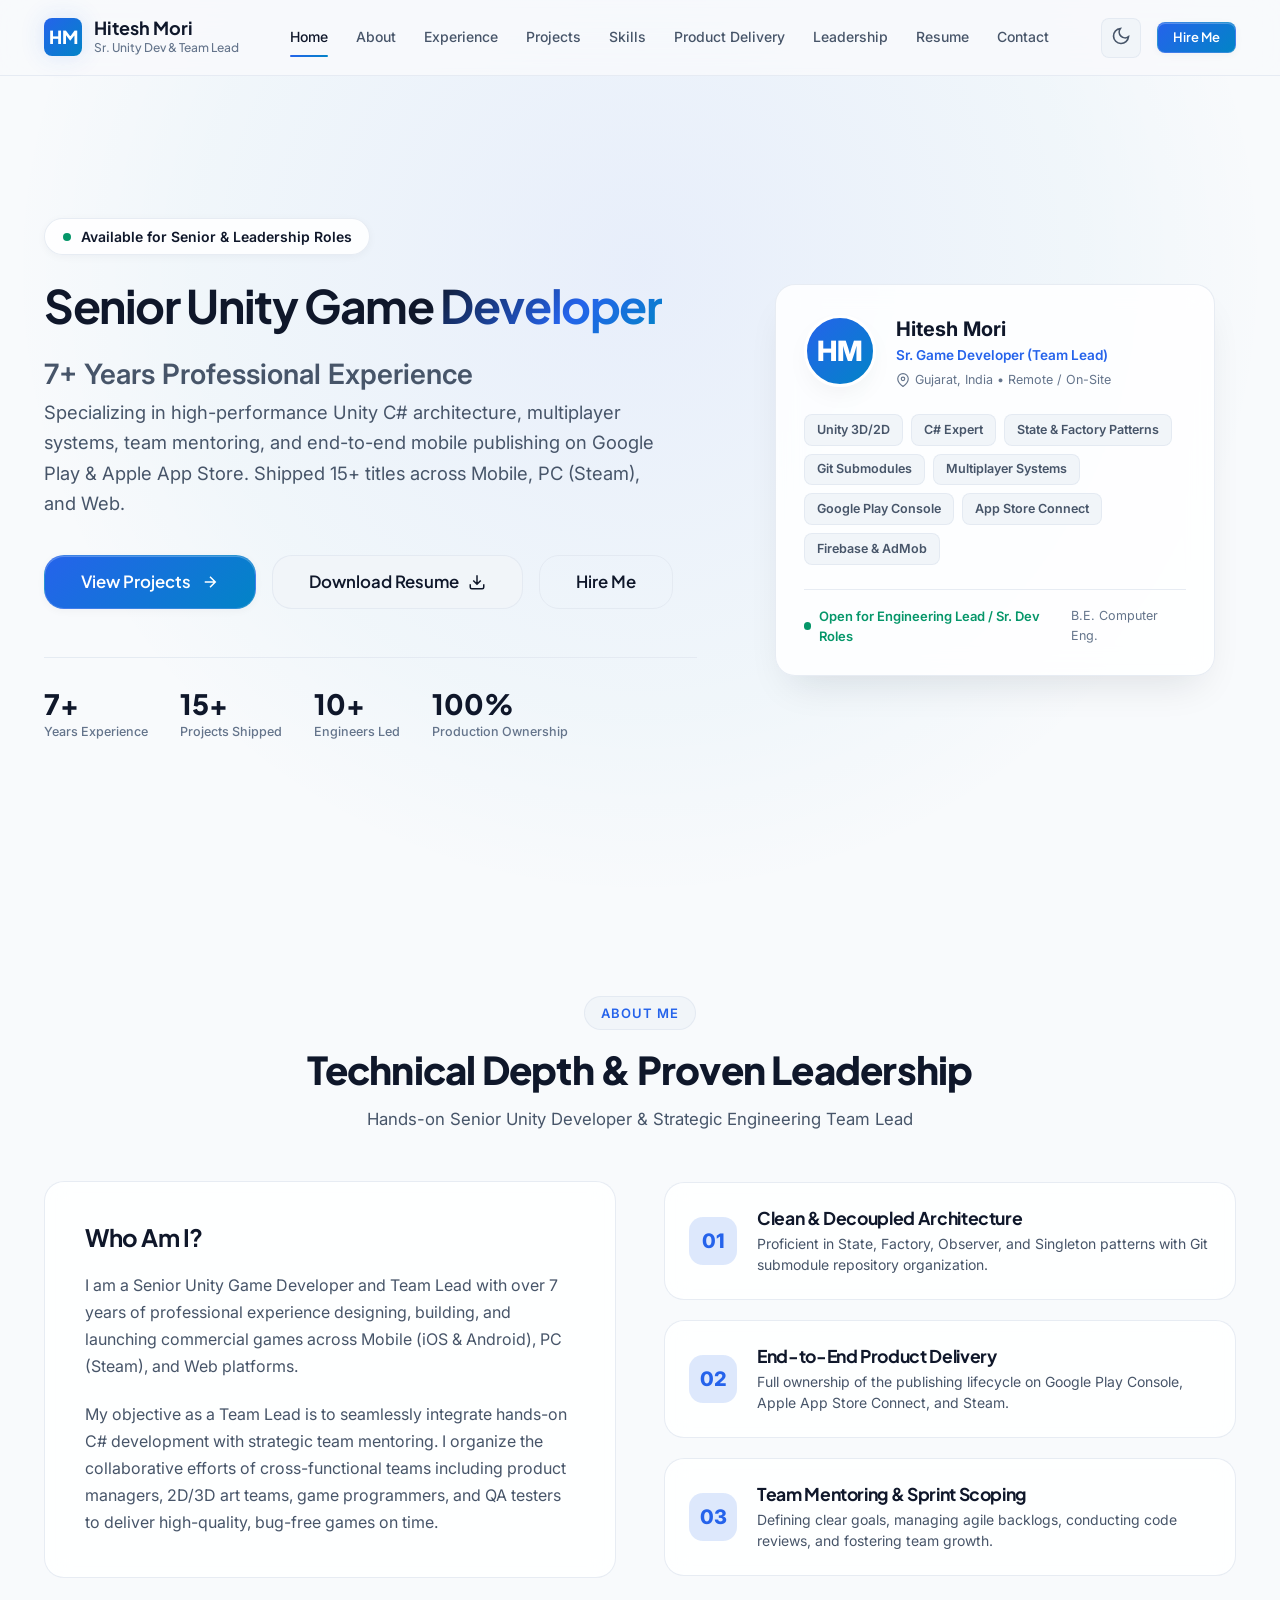
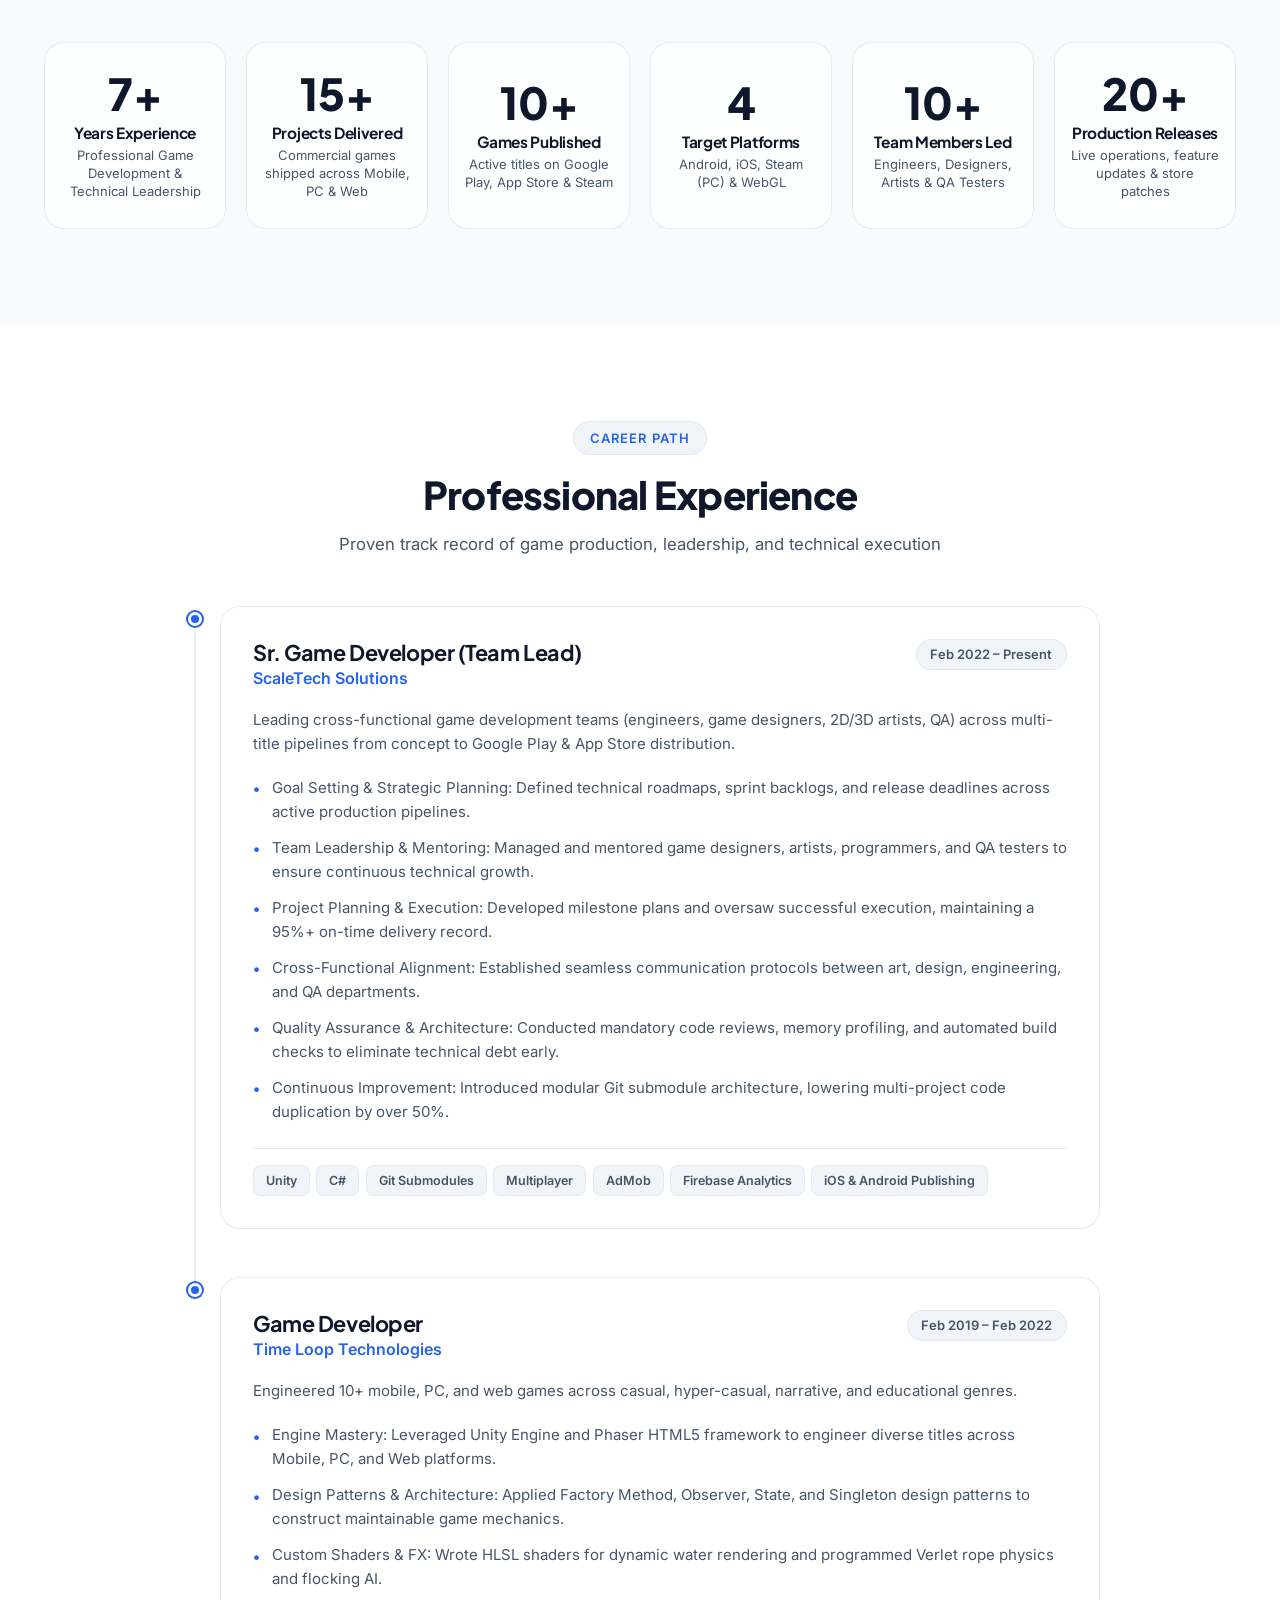
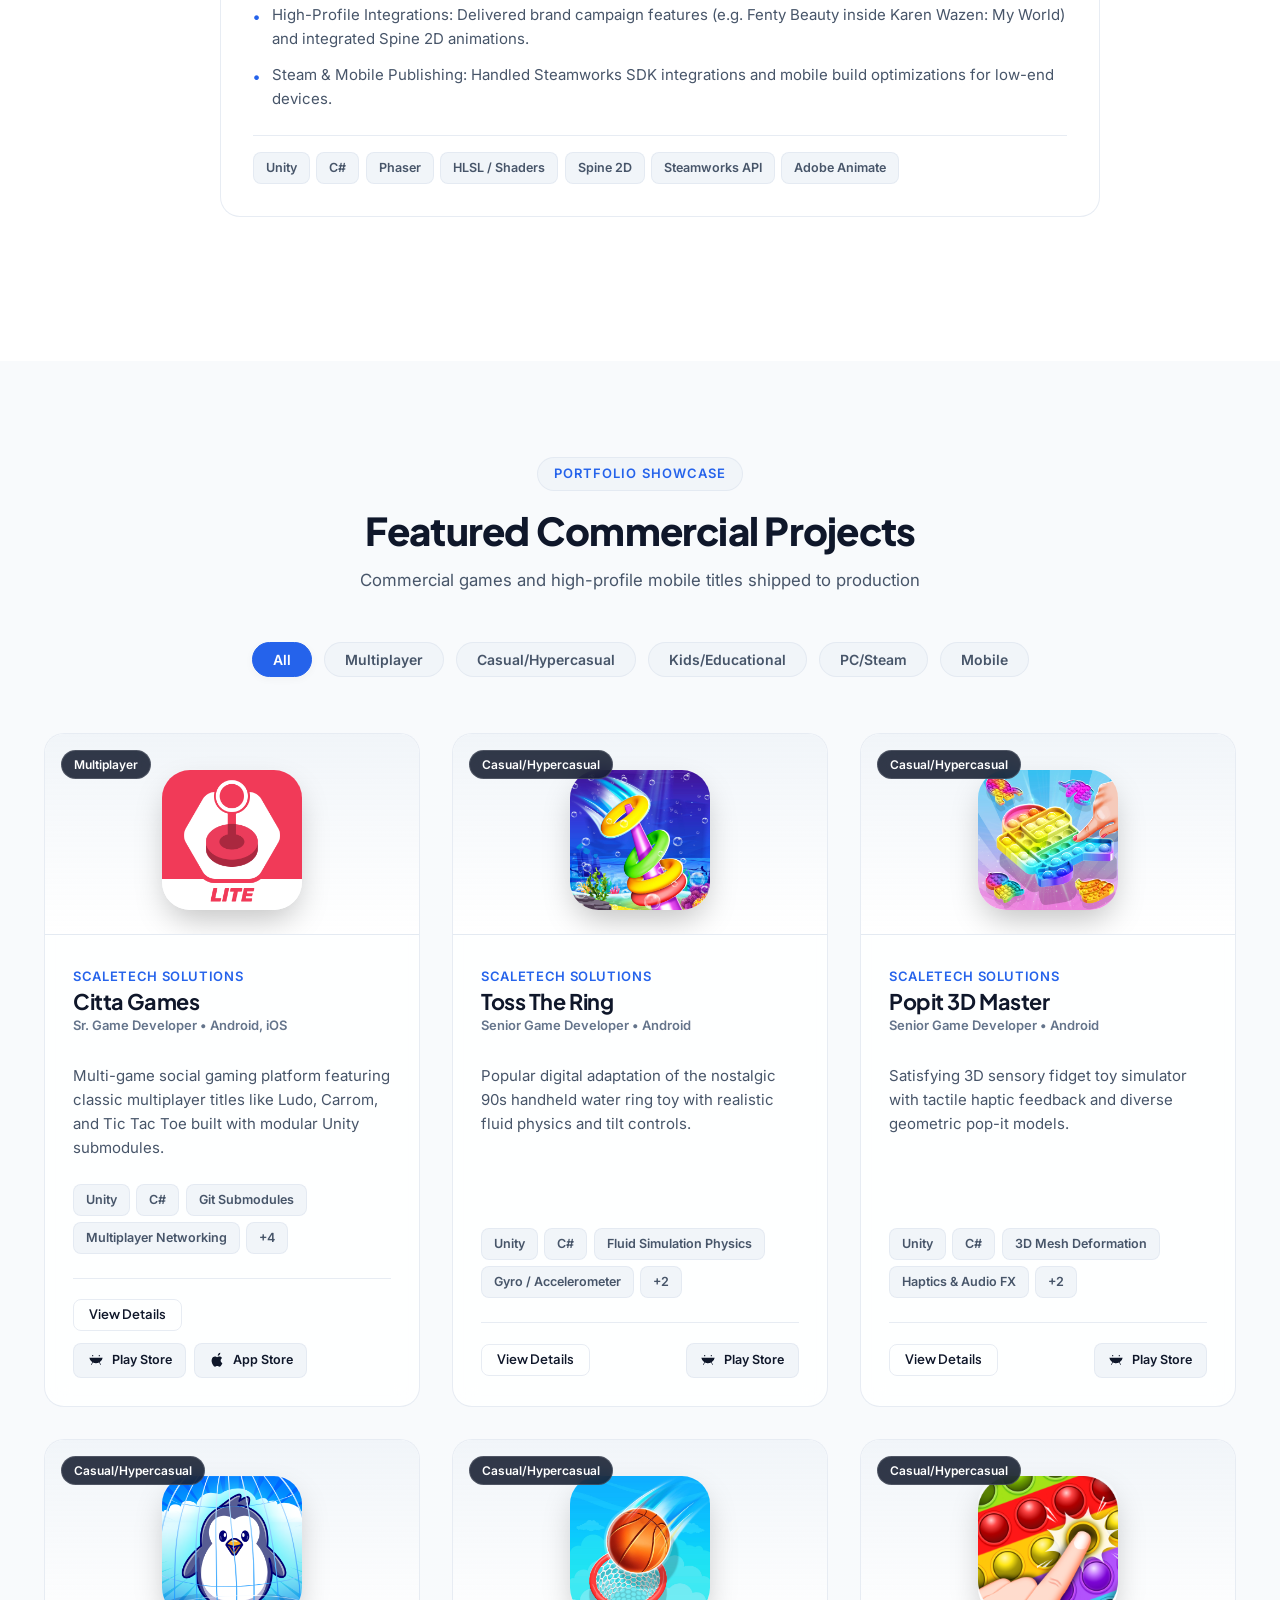
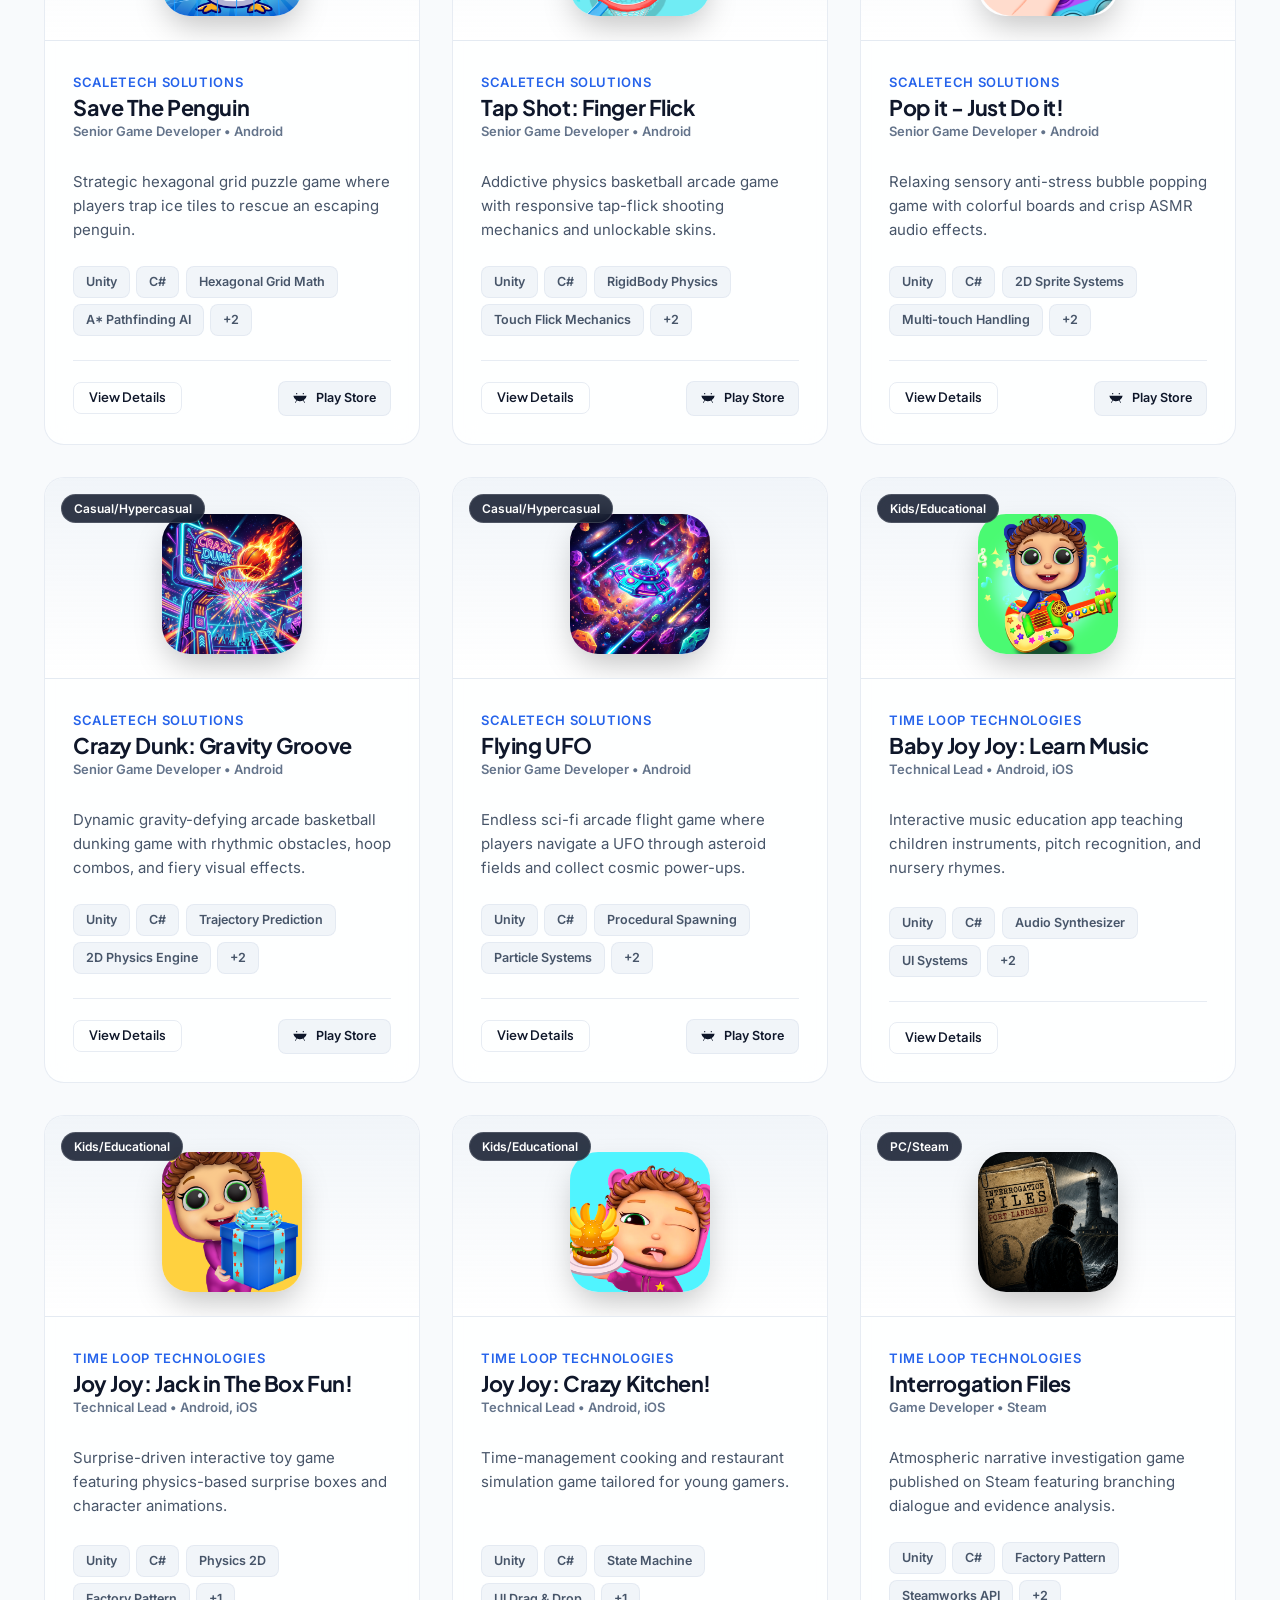
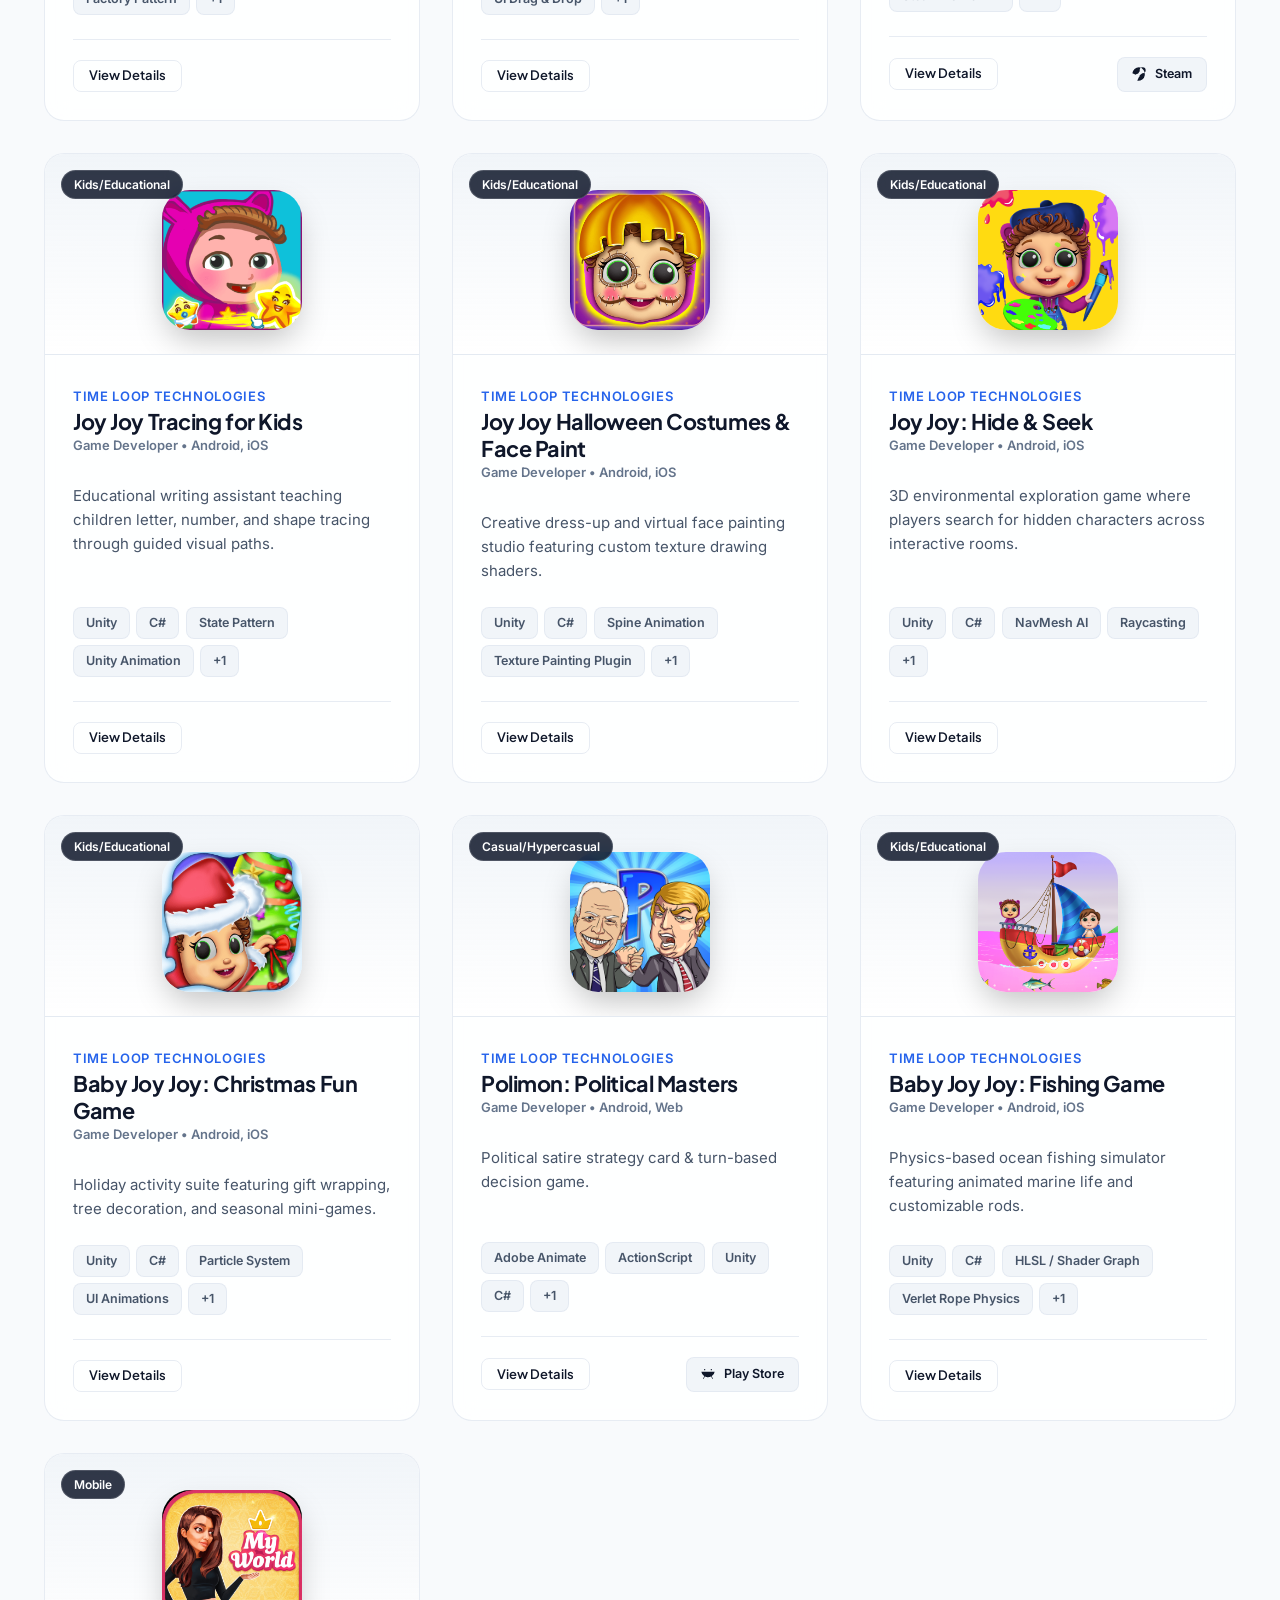
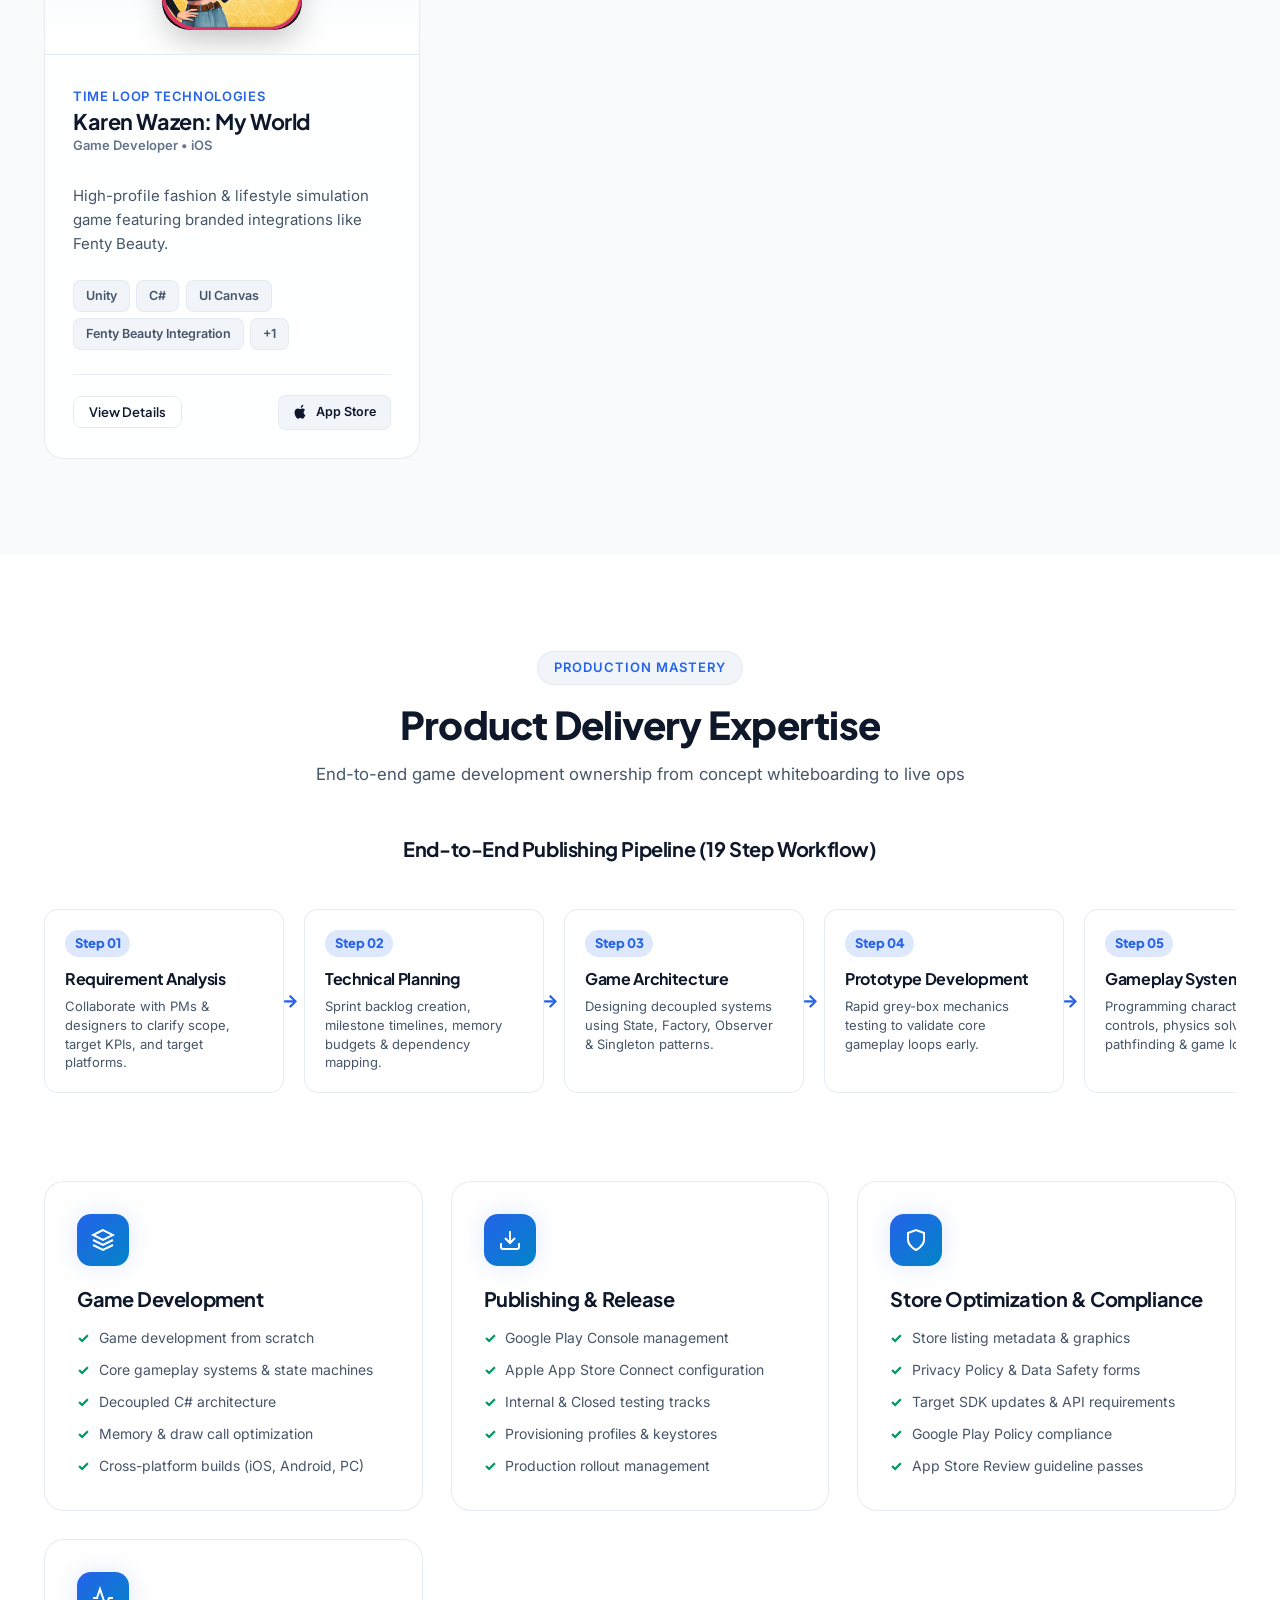
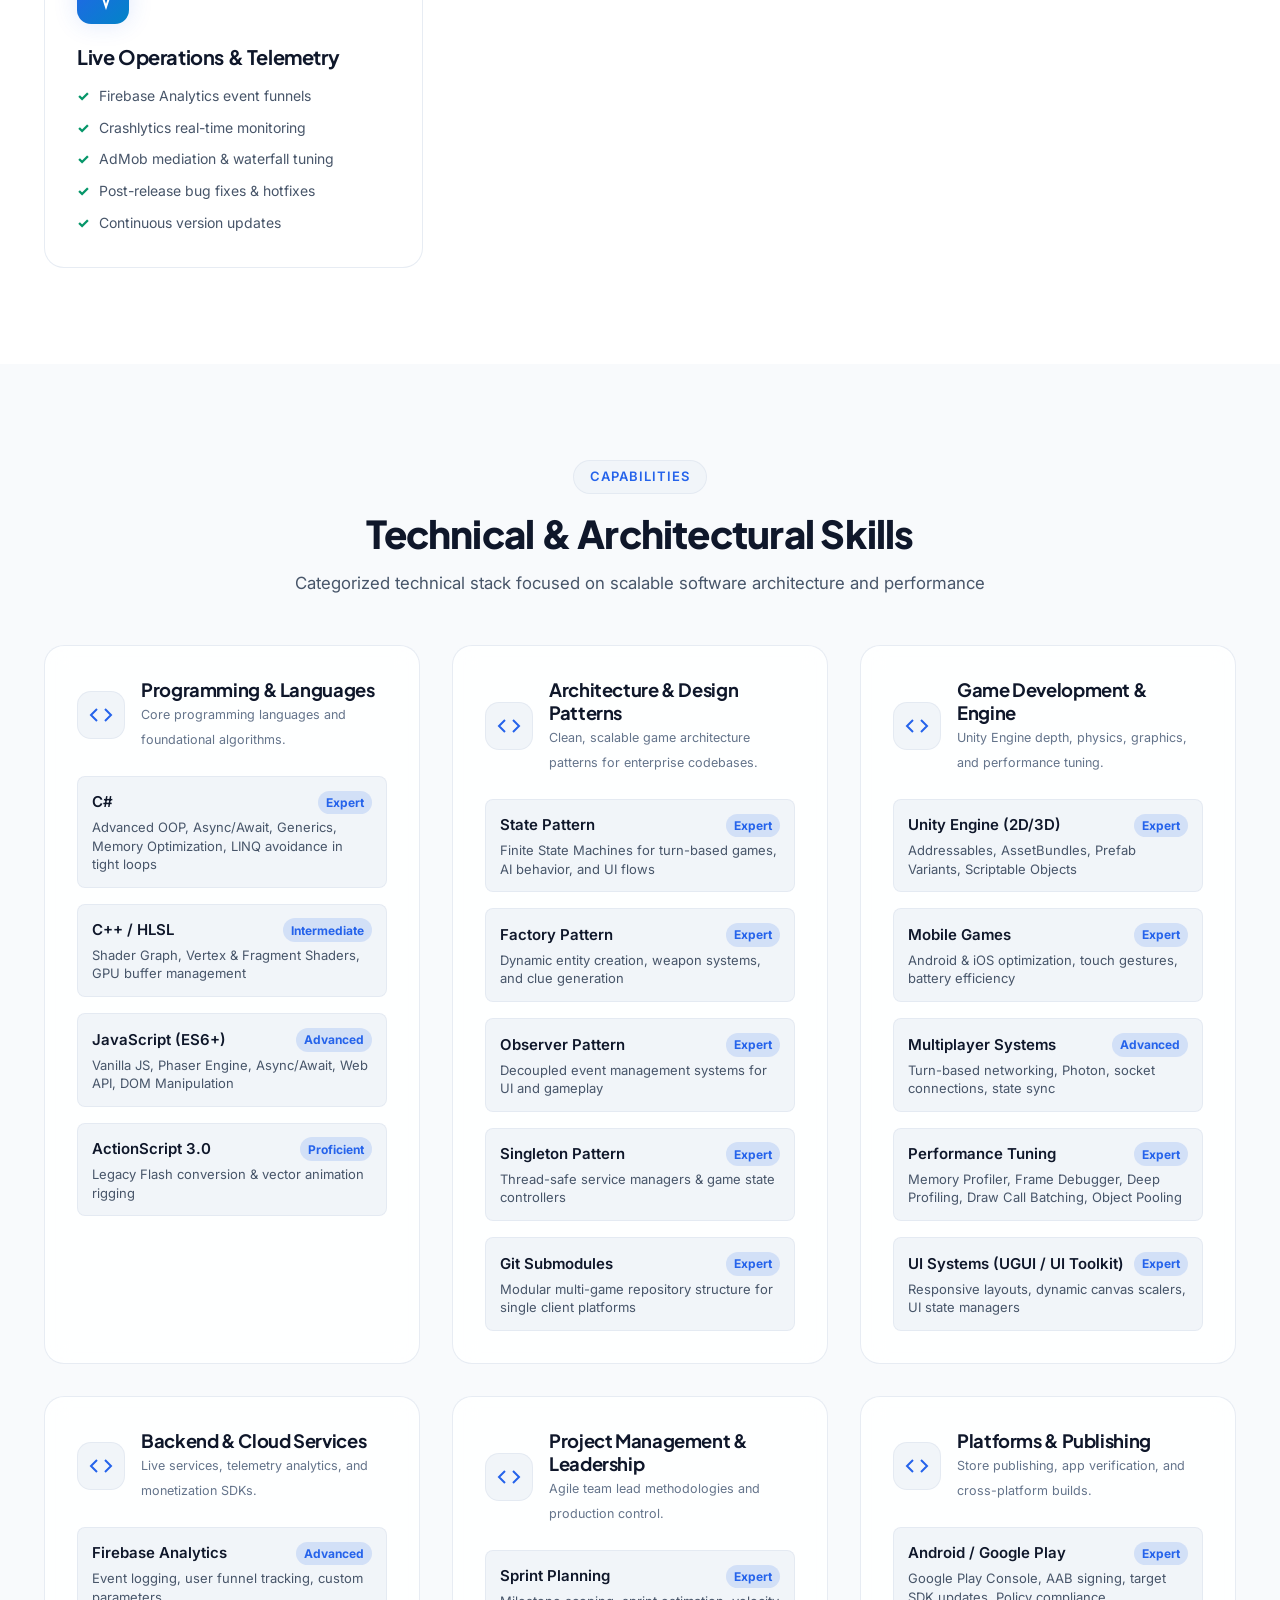
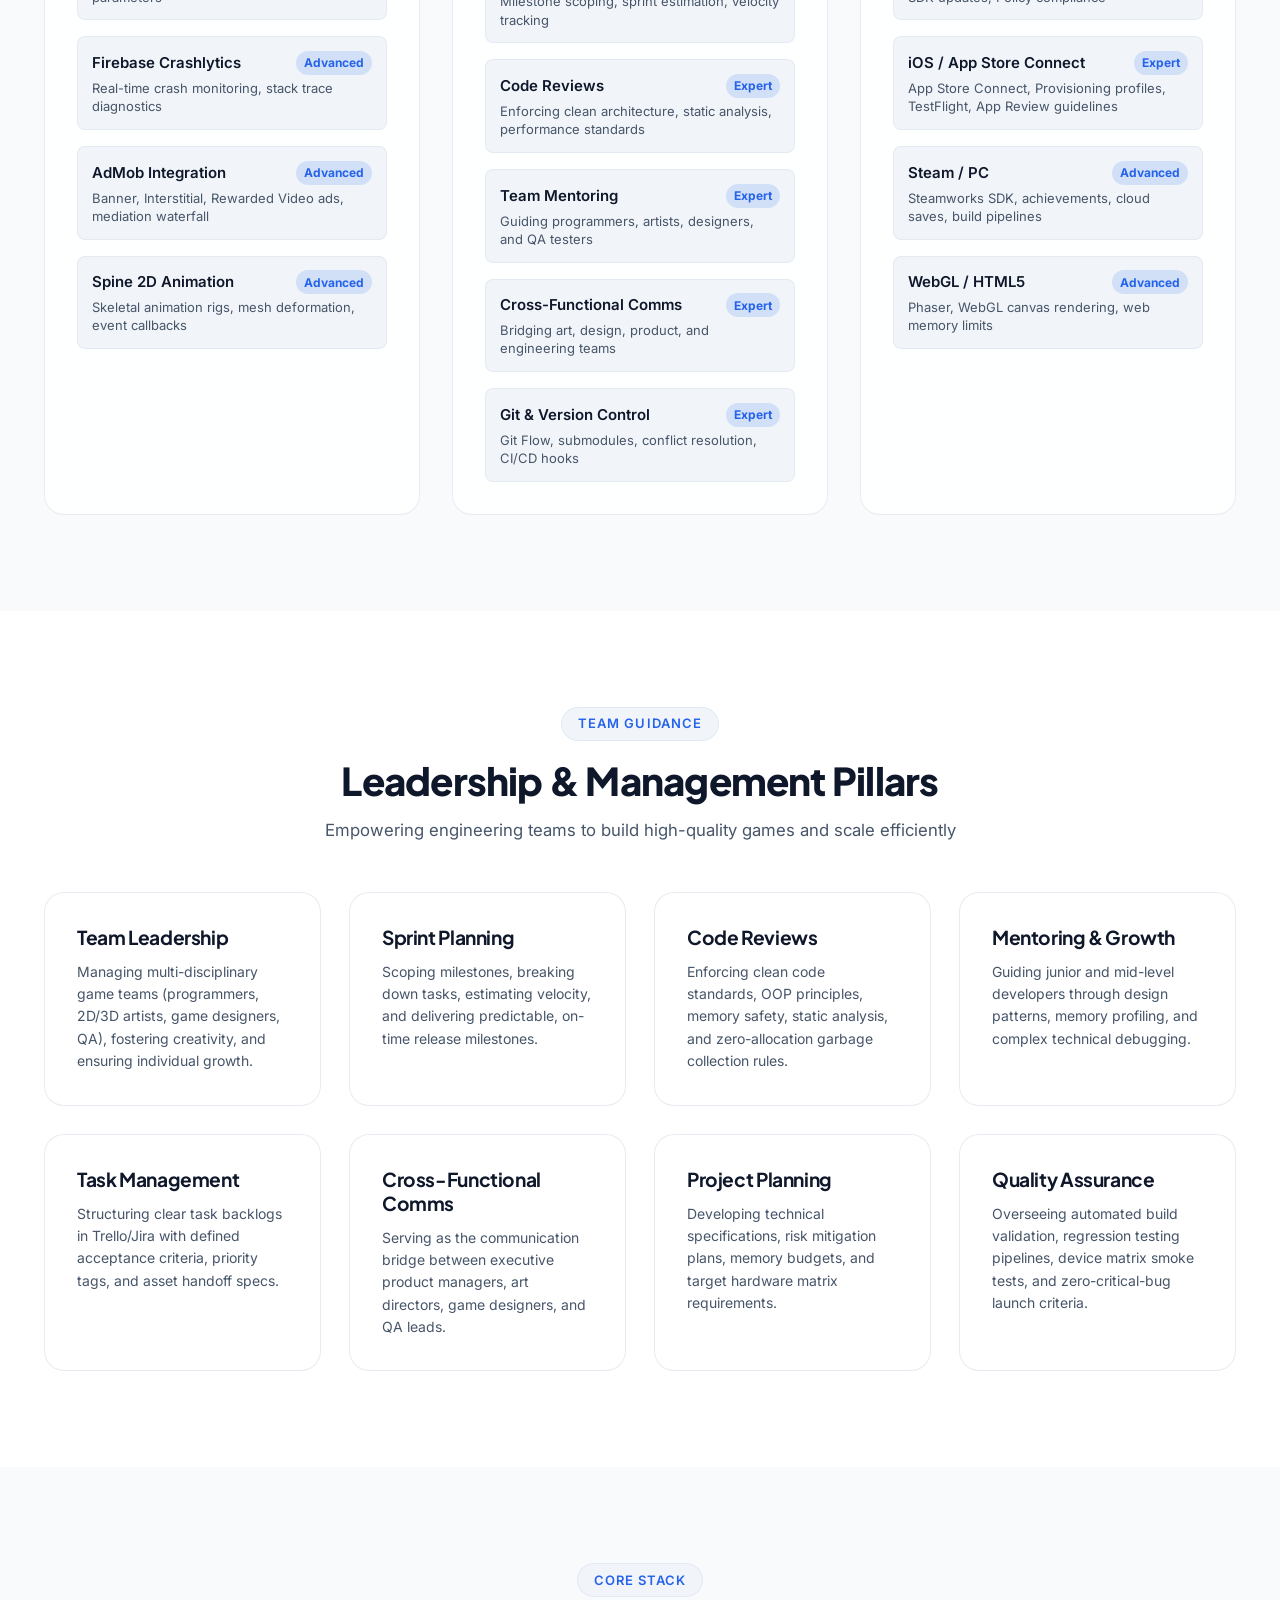
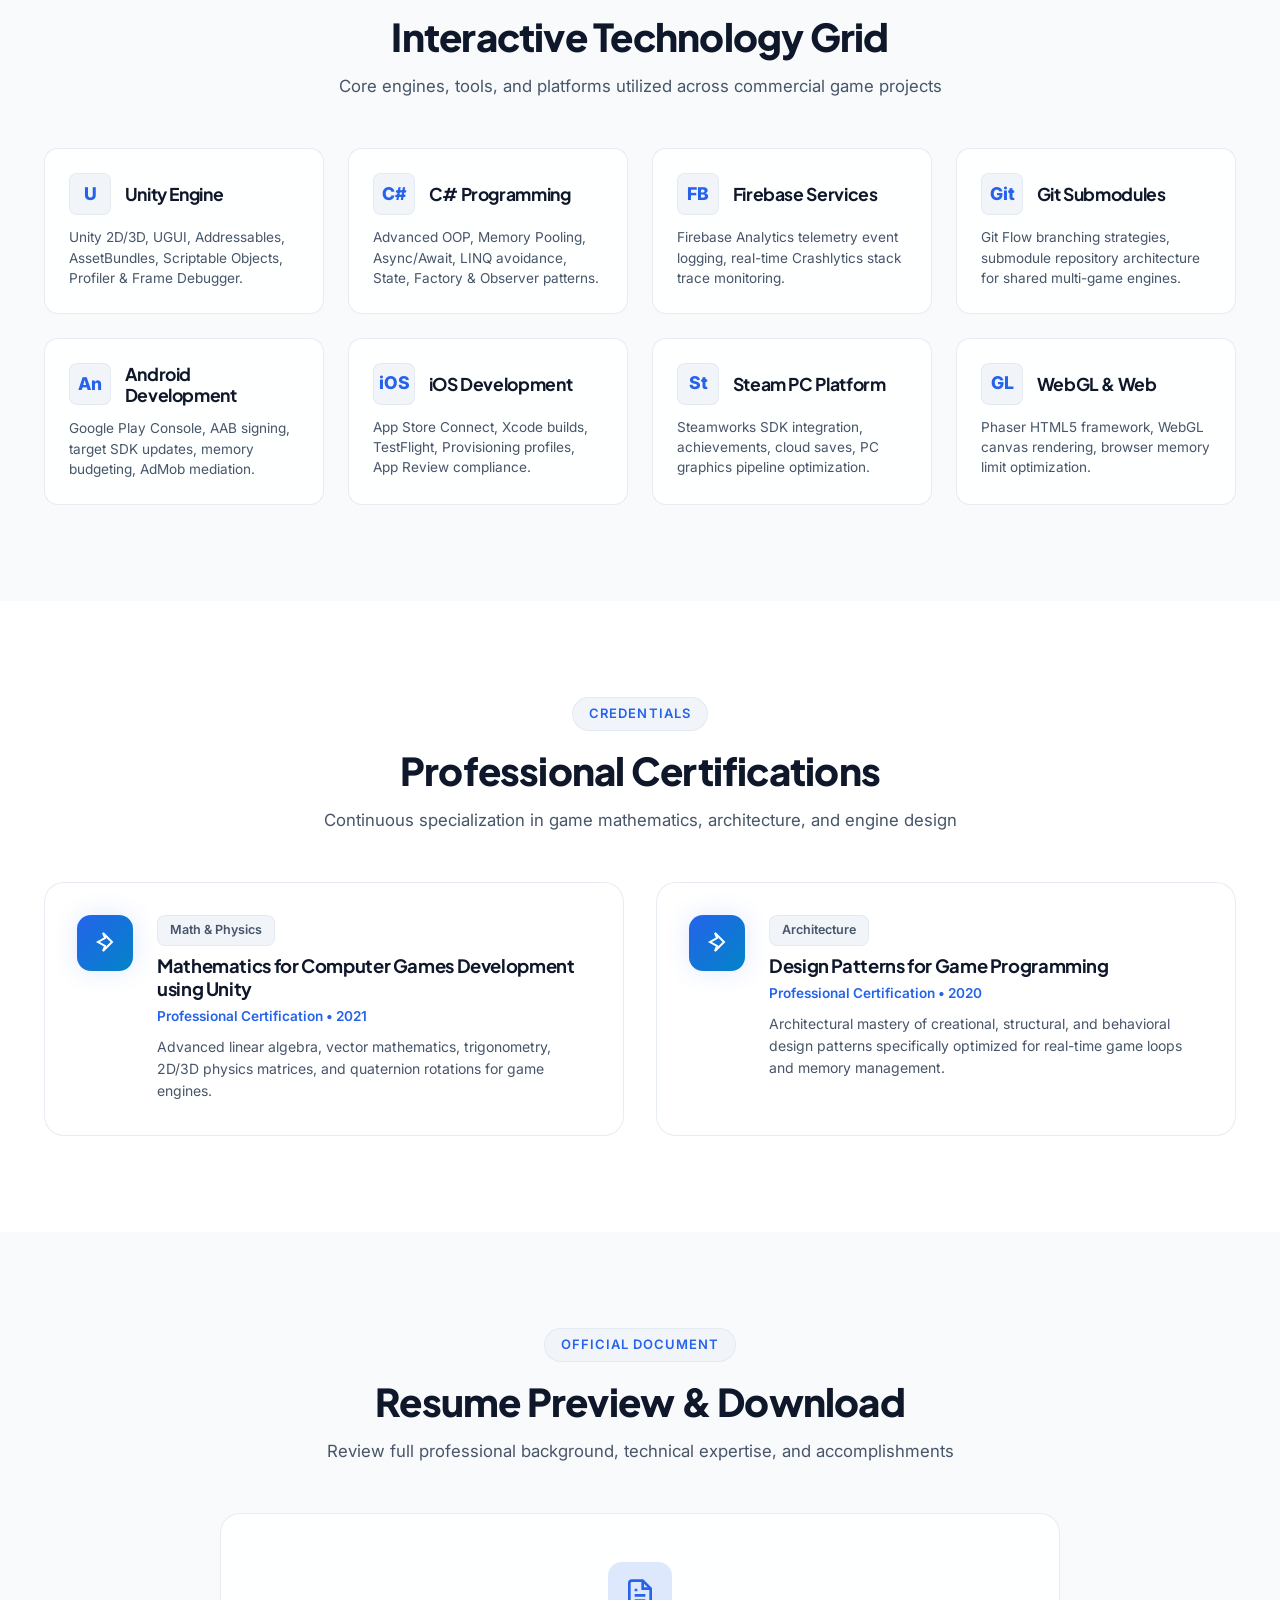
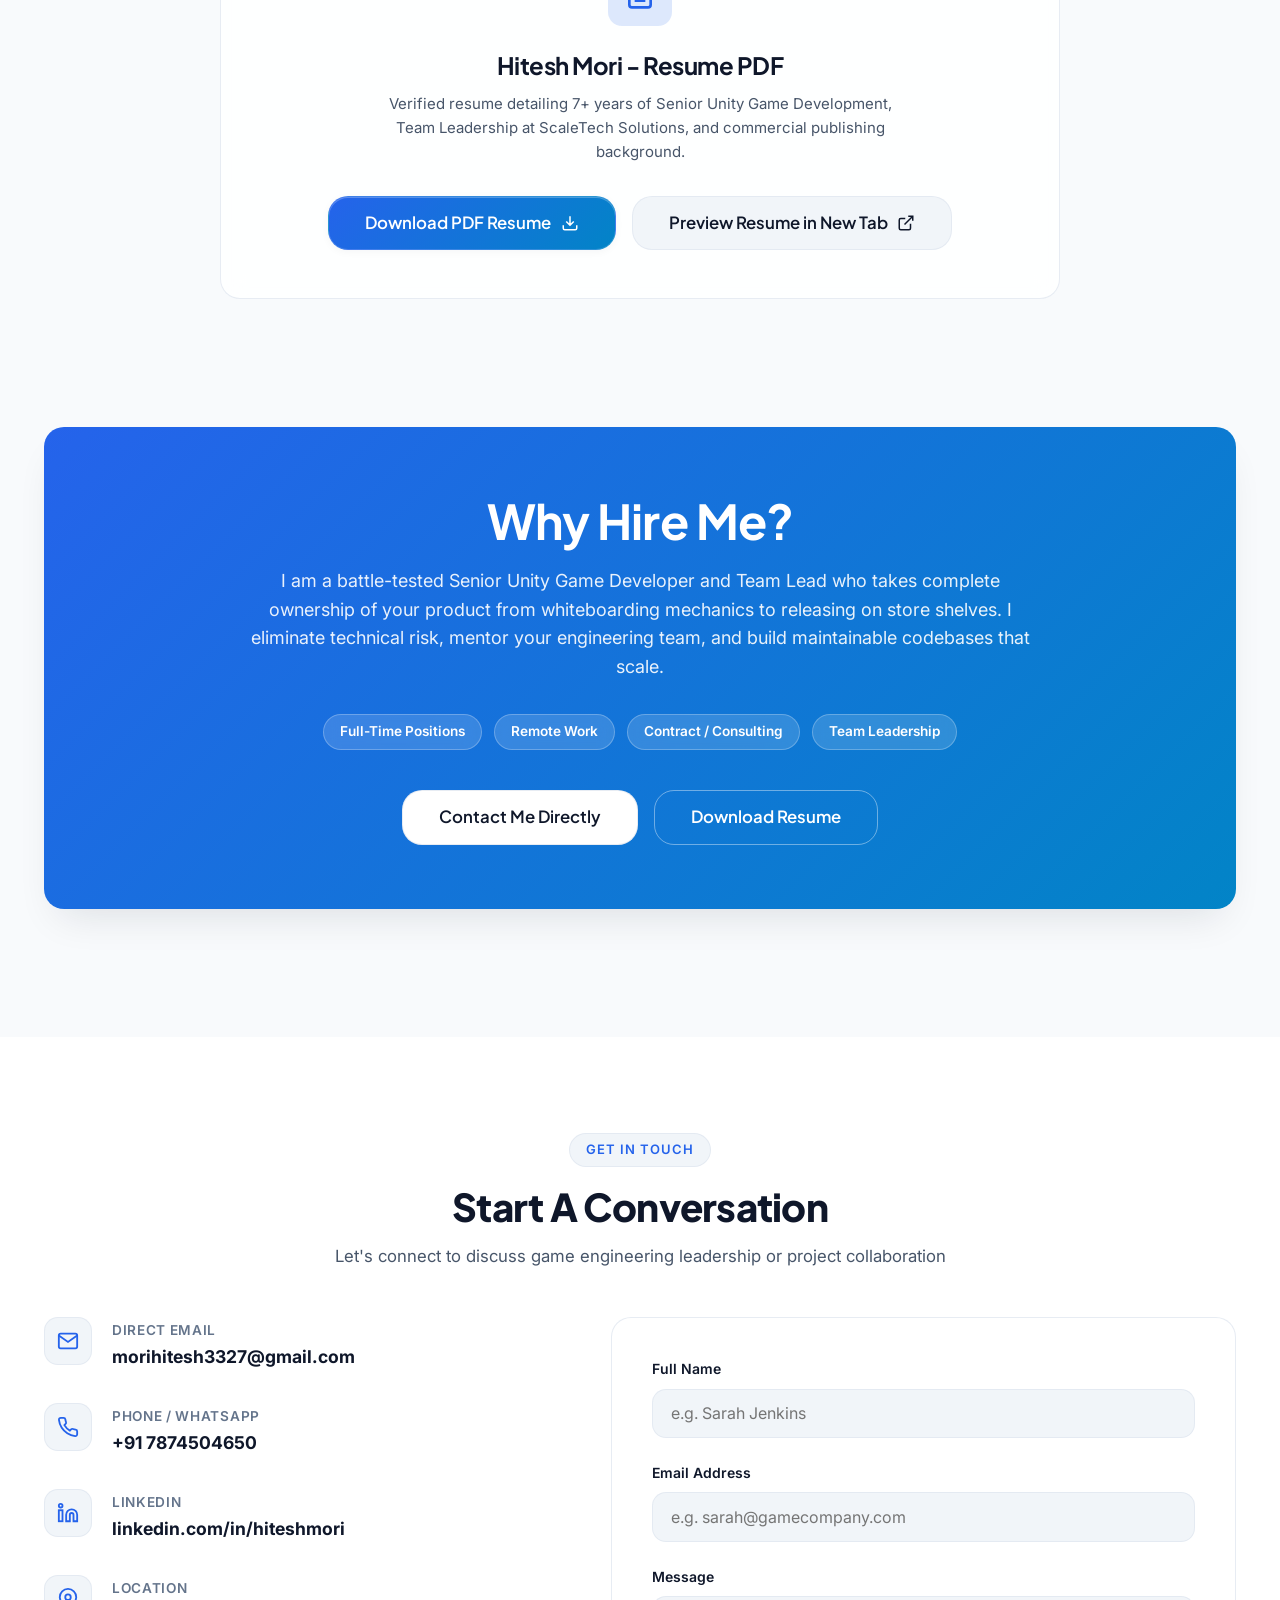
==== index.html @ 9254bd7b "initial commit" ====
<!DOCTYPE html>
<html lang="en" data-theme="dark">
<head>
  <meta charset="UTF-8">
  <meta name="viewport" content="width=device-width, initial-scale=1.0">
  <title>Hitesh Mori | Senior Unity Game Developer & Team Lead</title>

  <!-- Primary Meta Tags -->
  <meta name="title" content="Hitesh Mori | Senior Unity Game Developer & Team Lead">
  <meta name="description" content="Portfolio of Hitesh Mori, Senior Unity Game Developer & Team Lead with 7+ years of experience building commercial games across Mobile (iOS/Android), PC (Steam), and Web. Specialist in Game Architecture, C#, and Store Publishing.">
  <meta name="keywords" content="Unity Game Developer, Team Lead, C# Architect, Mobile Game Publishing, Google Play, App Store, Steam, Game Systems, AdMob, Firebase, Hitesh Mori">
  <meta name="author" content="Hitesh Mori">
  <meta name="robots" content="index, follow">

  <!-- Open Graph / Facebook -->
  <meta property="og:type" content="website">
  <meta property="og:url" content="https://hiteshmori.dev/">
  <meta property="og:title" content="Hitesh Mori | Senior Unity Game Developer & Team Lead">
  <meta property="og:description" content="Portfolio of Hitesh Mori, Senior Unity Game Developer & Team Lead with 7+ years of commercial game development and end-to-end publishing experience.">
  <meta property="og:image" content="assets/images/Popit.png">

  <!-- Twitter -->
  <meta property="twitter:card" content="summary_large_image">
  <meta property="twitter:title" content="Hitesh Mori | Senior Unity Game Developer & Team Lead">
  <meta property="twitter:description" content="7+ Years Experience in Unity Game Engine, C#, Game Architecture, Team Leadership, and Store Publishing.">
  <meta property="twitter:image" content="assets/images/Popit.png">

  <!-- Favicon -->
  <link rel="icon" type="image/png" href="assets/images/Cittalite.png">

  <!-- Stylesheet -->
  <link rel="stylesheet" href="assets/css/style.css?v=5">

  <!-- Structured Data (JSON-LD) -->
  <script type="application/ld+json">
  {
    "@context": "https://schema.org",
    "@type": "Person",
    "name": "Hitesh Mori",
    "jobTitle": "Senior Unity Game Developer & Team Lead",
    "worksFor": {
      "@type": "Organization",
      "name": "ScaleTech Solutions"
    },
    "email": "morihitesh3327@gmail.com",
    "telephone": "+91 7874504650",
    "url": "https://hiteshmori.dev/",
    "sameAs": [
      "https://github.com/morihitesh",
      "https://linkedin.com/in/hiteshmori"
    ],
    "knowsAbout": [
      "Unity Game Engine",
      "C#",
      "Game Architecture",
      "State Pattern",
      "Factory Pattern",
      "Multiplayer Networking",
      "Google Play Console",
      "App Store Connect",
      "Firebase Analytics",
      "AdMob"
    ]
  }
  </script>
</head>
<body>

  <!-- Sticky Navigation Bar -->
  <header class="navbar" id="navbar">
    <div class="container navbar__inner">
      <a href="#home" class="navbar__brand" aria-label="Hitesh Mori Homepage">
        <div class="navbar__logo">HM</div>
        <div class="navbar__title-wrapper">
          <span class="navbar__title">Hitesh Mori</span>
          <span class="navbar__subtitle">Sr. Unity Dev & Team Lead</span>
        </div>
      </a>

      <nav class="navbar__menu" id="navMenu" aria-label="Main Navigation">
        <a href="#home" class="navbar__link navbar__link--active">Home</a>
        <a href="#about" class="navbar__link">About</a>
        <a href="#experience" class="navbar__link">Experience</a>
        <a href="#projects" class="navbar__link">Projects</a>
        <a href="#skills" class="navbar__link">Skills</a>
        <a href="#delivery" class="navbar__link">Product Delivery</a>
        <a href="#leadership" class="navbar__link">Leadership</a>
        <a href="#resume" class="navbar__link">Resume</a>
        <a href="#contact" class="navbar__link">Contact</a>
      </nav>

      <div class="navbar__actions">
        <button class="theme-toggle" id="themeToggle" aria-label="Toggle Theme">
          <span id="themeIcon">
            <!-- Icon rendered dynamically via theme.js -->
          </span>
        </button>
        <a href="#hire-me" class="btn btn--primary btn--sm">Hire Me</a>
        <button class="navbar__mobile-toggle" id="mobileToggle" aria-label="Open navigation menu" aria-expanded="false">
          <svg viewBox="0 0 24 24" width="24" height="24" fill="none" stroke="currentColor" stroke-width="2">
            <line x1="3" y1="12" x2="21" y2="12"></line>
            <line x1="3" y1="6" x2="21" y2="6"></line>
            <line x1="3" y1="18" x2="21" y2="18"></line>
          </svg>
        </button>
      </div>
    </div>
  </header>

  <main>
    <!-- HERO SECTION -->
    <section class="hero" id="home">
      <div class="container hero__grid">
        <div class="hero__content">
          <div class="hero__badge">
            <span class="hero__badge-pulse"></span>
            Available for Senior & Leadership Roles
          </div>

          <h1 class="hero__title">
            Senior Unity Game <span class="text-gradient">Developer</span>
          </h1>

          <span class="hero__role">7+ Years Professional Experience</span>

          <p class="hero__summary">
            Specializing in high-performance Unity C# architecture, multiplayer systems, team mentoring, and end-to-end mobile publishing on Google Play & Apple App Store. Shipped 15+ titles across Mobile, PC (Steam), and Web.
          </p>

          <div class="hero__actions">
            <a href="#projects" class="btn btn--primary btn--lg">
              View Projects
              <svg viewBox="0 0 24 24" width="18" height="18" fill="none" stroke="currentColor" stroke-width="2"><path d="M5 12h14M12 5l7 7-7 7"/></svg>
            </a>
            <a href="assets/Resume/Resume.pdf" target="_blank" download class="btn btn--secondary btn--lg">
              Download Resume
              <svg viewBox="0 0 24 24" width="18" height="18" fill="none" stroke="currentColor" stroke-width="2"><path d="M21 15v4a2 2 0 0 1-2 2H5a2 2 0 0 1-2-2v-4M7 10l5 5 5-5M12 15V3"/></svg>
            </a>
            <a href="#hire-me" class="btn btn--outline btn--lg">Hire Me</a>
          </div>

          <div class="hero__stats-strip">
            <div class="hero__stat-item">
              <span class="hero__stat-num">7+</span>
              <span class="hero__stat-label">Years Experience</span>
            </div>
            <div class="hero__stat-item">
              <span class="hero__stat-num">15+</span>
              <span class="hero__stat-label">Projects Shipped</span>
            </div>
            <div class="hero__stat-item">
              <span class="hero__stat-num">10+</span>
              <span class="hero__stat-label">Engineers Led</span>
            </div>
            <div class="hero__stat-item">
              <span class="hero__stat-num">100%</span>
              <span class="hero__stat-label">Production Ownership</span>
            </div>
          </div>
        </div>

        <div class="hero__visual">
          <div class="hero__card">
            <div class="hero__profile-header">
              <div class="hero__avatar">HM</div>
              <div class="hero__profile-info">
                <span class="hero__profile-name">Hitesh Mori</span>
                <span class="hero__profile-title">Sr. Game Developer (Team Lead)</span>
                <span class="hero__profile-location">
                  <svg viewBox="0 0 24 24" width="14" height="14" fill="none" stroke="currentColor" stroke-width="2"><path d="M21 10c0 7-9 13-9 13s-9-6-9-13a9 9 0 0 1 18 0z"></path><circle cx="12" cy="10" r="3"></circle></svg>
                  Gujarat, India • Remote / On-Site
                </span>
              </div>
            </div>

            <div class="hero__pills">
              <span class="tech-pill">Unity 3D/2D</span>
              <span class="tech-pill">C# Expert</span>
              <span class="tech-pill">State & Factory Patterns</span>
              <span class="tech-pill">Git Submodules</span>
              <span class="tech-pill">Multiplayer Systems</span>
              <span class="tech-pill">Google Play Console</span>
              <span class="tech-pill">App Store Connect</span>
              <span class="tech-pill">Firebase & AdMob</span>
            </div>

            <div class="hero__card-footer">
              <div class="hero__status-online">
                <span class="hero__status-dot"></span> Open for Engineering Lead / Sr. Dev Roles
              </div>
              <span style="font-size:0.785rem;color:var(--text-subtle);">B.E. Computer Eng.</span>
            </div>
          </div>
        </div>
      </div>
    </section>

    <!-- ABOUT SECTION -->
    <section class="section" id="about">
      <div class="container">
        <div class="section-header">
          <span class="section-header__badge">About Me</span>
          <h2 class="section-header__title">Technical Depth & Proven Leadership</h2>
          <p class="section-header__subtitle">Hands-on Senior Unity Developer & Strategic Engineering Team Lead</p>
        </div>

        <div class="about__grid">
          <div class="card about__bio-card">
            <h3 class="about__bio-title">Who Am I?</h3>
            <p class="about__bio-text">
              I am a Senior Unity Game Developer and Team Lead with over 7 years of professional experience designing, building, and launching commercial games across Mobile (iOS & Android), PC (Steam), and Web platforms.
            </p>
            <p class="about__bio-text">
              My objective as a Team Lead is to seamlessly integrate hands-on C# development with strategic team mentoring. I organize the collaborative efforts of cross-functional teams including product managers, 2D/3D art teams, game programmers, and QA testers to deliver high-quality, bug-free games on time.
            </p>
          </div>

          <div class="about__pillars">
            <div class="card about__pillar-item">
              <div class="about__pillar-num">01</div>
              <div>
                <h4 class="about__pillar-title">Clean & Decoupled Architecture</h4>
                <p class="about__pillar-desc">Proficient in State, Factory, Observer, and Singleton patterns with Git submodule repository organization.</p>
              </div>
            </div>

            <div class="card about__pillar-item">
              <div class="about__pillar-num">02</div>
              <div>
                <h4 class="about__pillar-title">End-to-End Product Delivery</h4>
                <p class="about__pillar-desc">Full ownership of the publishing lifecycle on Google Play Console, Apple App Store Connect, and Steam.</p>
              </div>
            </div>

            <div class="card about__pillar-item">
              <div class="about__pillar-num">03</div>
              <div>
                <h4 class="about__pillar-title">Team Mentoring & Sprint Scoping</h4>
                <p class="about__pillar-desc">Defining clear goals, managing agile backlogs, conducting code reviews, and fostering team growth.</p>
              </div>
            </div>
          </div>
        </div>

        <!-- Animated Statistics Grid -->
        <div id="statsContainer" class="stats-grid">
          <!-- Loaded dynamically via stats.js -->
        </div>
      </div>
    </section>

    <!-- CAREER TIMELINE SECTION -->
    <section class="section" id="experience" style="background:var(--bg-surface);">
      <div class="container">
        <div class="section-header">
          <span class="section-header__badge">Career Path</span>
          <h2 class="section-header__title">Professional Experience</h2>
          <p class="section-header__subtitle">Proven track record of game production, leadership, and technical execution</p>
        </div>

        <div id="timelineContainer" style="max-width:920px;margin:0 auto;">
          <!-- Loaded dynamically via timeline.js -->
        </div>
      </div>
    </section>

    <!-- PROJECT SHOWCASE SECTION -->
    <section class="section" id="projects">
      <div class="container">
        <div class="section-header">
          <span class="section-header__badge">Portfolio Showcase</span>
          <h2 class="section-header__title">Featured Commercial Projects</h2>
          <p class="section-header__subtitle">Commercial games and high-profile mobile titles shipped to production</p>
        </div>

        <!-- Category Filters -->
        <div id="projectFilters" style="display:flex;justify-content:center;gap:0.75rem;flex-wrap:wrap;margin-bottom:3rem;">
          <!-- Loaded dynamically via projects.js -->
        </div>

        <!-- Projects Grid -->
        <div id="projectsGrid" style="display:grid;grid-template-columns:repeat(auto-fill, minmax(340px, 1fr));gap:2rem;">
          <!-- Loaded dynamically via projects.js -->
        </div>
      </div>
    </section>

    <!-- PRODUCT DELIVERY EXPERTISE SECTION -->
    <section class="section" id="delivery" style="background:var(--bg-surface);">
      <div class="container">
        <div class="section-header">
          <span class="section-header__badge">Production Mastery</span>
          <h2 class="section-header__title">Product Delivery Expertise</h2>
          <p class="section-header__subtitle">End-to-end game development ownership from concept whiteboarding to live ops</p>
        </div>

        <!-- Interactive 19-Step Connected Workflow Diagram -->
        <div class="workflow">
          <h3 style="font-size:1.25rem;font-weight:700;margin-bottom:1.5rem;text-align:center;">
            End-to-End Publishing Pipeline (19 Step Workflow)
          </h3>
          <div class="workflow__track" id="workflowTrack">
            <!-- Loaded dynamically via workflow.js -->
          </div>
        </div>

        <!-- 4 Pillars Grid -->
        <div class="delivery-pillars" style="margin-top:4rem;">
          <div class="pillar-card">
            <div class="pillar-card__icon">
              <svg viewBox="0 0 24 24" width="24" height="24" fill="none" stroke="currentColor" stroke-width="2"><path d="M12 2L2 7l10 5 10-5-10-5zM2 17l10 5 10-5M2 12l10 5 10-5"/></svg>
            </div>
            <h3 class="pillar-card__title">Game Development</h3>
            <div class="pillar-card__list">
              <div class="pillar-card__item"><span class="pillar-card__check">✓</span> Game development from scratch</div>
              <div class="pillar-card__item"><span class="pillar-card__check">✓</span> Core gameplay systems & state machines</div>
              <div class="pillar-card__item"><span class="pillar-card__check">✓</span> Decoupled C# architecture</div>
              <div class="pillar-card__item"><span class="pillar-card__check">✓</span> Memory & draw call optimization</div>
              <div class="pillar-card__item"><span class="pillar-card__check">✓</span> Cross-platform builds (iOS, Android, PC)</div>
            </div>
          </div>

          <div class="pillar-card">
            <div class="pillar-card__icon">
              <svg viewBox="0 0 24 24" width="24" height="24" fill="none" stroke="currentColor" stroke-width="2"><path d="M21 15v4a2 2 0 0 1-2 2H5a2 2 0 0 1-2-2v-4M7 10l5 5 5-5M12 15V3"/></svg>
            </div>
            <h3 class="pillar-card__title">Publishing & Release</h3>
            <div class="pillar-card__list">
              <div class="pillar-card__item"><span class="pillar-card__check">✓</span> Google Play Console management</div>
              <div class="pillar-card__item"><span class="pillar-card__check">✓</span> Apple App Store Connect configuration</div>
              <div class="pillar-card__item"><span class="pillar-card__check">✓</span> Internal & Closed testing tracks</div>
              <div class="pillar-card__item"><span class="pillar-card__check">✓</span> Provisioning profiles & keystores</div>
              <div class="pillar-card__item"><span class="pillar-card__check">✓</span> Production rollout management</div>
            </div>
          </div>

          <div class="pillar-card">
            <div class="pillar-card__icon">
              <svg viewBox="0 0 24 24" width="24" height="24" fill="none" stroke="currentColor" stroke-width="2"><path d="M12 22s8-4 8-10V5l-8-3-8 3v7c0 6 8 10 8 10z"/></svg>
            </div>
            <h3 class="pillar-card__title">Store Optimization & Compliance</h3>
            <div class="pillar-card__list">
              <div class="pillar-card__item"><span class="pillar-card__check">✓</span> Store listing metadata & graphics</div>
              <div class="pillar-card__item"><span class="pillar-card__check">✓</span> Privacy Policy & Data Safety forms</div>
              <div class="pillar-card__item"><span class="pillar-card__check">✓</span> Target SDK updates & API requirements</div>
              <div class="pillar-card__item"><span class="pillar-card__check">✓</span> Google Play Policy compliance</div>
              <div class="pillar-card__item"><span class="pillar-card__check">✓</span> App Store Review guideline passes</div>
            </div>
          </div>

          <div class="pillar-card">
            <div class="pillar-card__icon">
              <svg viewBox="0 0 24 24" width="24" height="24" fill="none" stroke="currentColor" stroke-width="2"><path d="M22 12h-4l-3 9L9 3l-3 9H2"/></svg>
            </div>
            <h3 class="pillar-card__title">Live Operations & Telemetry</h3>
            <div class="pillar-card__list">
              <div class="pillar-card__item"><span class="pillar-card__check">✓</span> Firebase Analytics event funnels</div>
              <div class="pillar-card__item"><span class="pillar-card__check">✓</span> Crashlytics real-time monitoring</div>
              <div class="pillar-card__item"><span class="pillar-card__check">✓</span> AdMob mediation & waterfall tuning</div>
              <div class="pillar-card__item"><span class="pillar-card__check">✓</span> Post-release bug fixes & hotfixes</div>
              <div class="pillar-card__item"><span class="pillar-card__check">✓</span> Continuous version updates</div>
            </div>
          </div>
        </div>
      </div>
    </section>

    <!-- SKILLS SECTION -->
    <section class="section" id="skills">
      <div class="container">
        <div class="section-header">
          <span class="section-header__badge">Capabilities</span>
          <h2 class="section-header__title">Technical & Architectural Skills</h2>
          <p class="section-header__subtitle">Categorized technical stack focused on scalable software architecture and performance</p>
        </div>

        <div id="skillsGrid" style="display:grid;grid-template-columns:repeat(auto-fit, minmax(320px, 1fr));gap:2rem;">
          <!-- Loaded dynamically via skills.js -->
        </div>
      </div>
    </section>

    <!-- LEADERSHIP SECTION -->
    <section class="section" id="leadership" style="background:var(--bg-surface);">
      <div class="container">
        <div class="section-header">
          <span class="section-header__badge">Team Guidance</span>
          <h2 class="section-header__title">Leadership & Management Pillars</h2>
          <p class="section-header__subtitle">Empowering engineering teams to build high-quality games and scale efficiently</p>
        </div>

        <div style="display:grid;grid-template-columns:repeat(auto-fit, minmax(260px, 1fr));gap:1.75rem;">
          <div class="card">
            <h3 style="font-size:1.2rem;font-weight:700;margin-bottom:0.75rem;color:var(--text-main);">Team Leadership</h3>
            <p style="font-size:0.875rem;color:var(--text-muted);line-height:1.6;">
              Managing multi-disciplinary game teams (programmers, 2D/3D artists, game designers, QA), fostering creativity, and ensuring individual growth.
            </p>
          </div>

          <div class="card">
            <h3 style="font-size:1.2rem;font-weight:700;margin-bottom:0.75rem;color:var(--text-main);">Sprint Planning</h3>
            <p style="font-size:0.875rem;color:var(--text-muted);line-height:1.6;">
              Scoping milestones, breaking down tasks, estimating velocity, and delivering predictable, on-time release milestones.
            </p>
          </div>

          <div class="card">
            <h3 style="font-size:1.2rem;font-weight:700;margin-bottom:0.75rem;color:var(--text-main);">Code Reviews</h3>
            <p style="font-size:0.875rem;color:var(--text-muted);line-height:1.6;">
              Enforcing clean code standards, OOP principles, memory safety, static analysis, and zero-allocation garbage collection rules.
            </p>
          </div>

          <div class="card">
            <h3 style="font-size:1.2rem;font-weight:700;margin-bottom:0.75rem;color:var(--text-main);">Mentoring & Growth</h3>
            <p style="font-size:0.875rem;color:var(--text-muted);line-height:1.6;">
              Guiding junior and mid-level developers through design patterns, memory profiling, and complex technical debugging.
            </p>
          </div>

          <div class="card">
            <h3 style="font-size:1.2rem;font-weight:700;margin-bottom:0.75rem;color:var(--text-main);">Task Management</h3>
            <p style="font-size:0.875rem;color:var(--text-muted);line-height:1.6;">
              Structuring clear task backlogs in Trello/Jira with defined acceptance criteria, priority tags, and asset handoff specs.
            </p>
          </div>

          <div class="card">
            <h3 style="font-size:1.2rem;font-weight:700;margin-bottom:0.75rem;color:var(--text-main);">Cross-Functional Comms</h3>
            <p style="font-size:0.875rem;color:var(--text-muted);line-height:1.6;">
              Serving as the communication bridge between executive product managers, art directors, game designers, and QA leads.
            </p>
          </div>

          <div class="card">
            <h3 style="font-size:1.2rem;font-weight:700;margin-bottom:0.75rem;color:var(--text-main);">Project Planning</h3>
            <p style="font-size:0.875rem;color:var(--text-muted);line-height:1.6;">
              Developing technical specifications, risk mitigation plans, memory budgets, and target hardware matrix requirements.
            </p>
          </div>

          <div class="card">
            <h3 style="font-size:1.2rem;font-weight:700;margin-bottom:0.75rem;color:var(--text-main);">Quality Assurance</h3>
            <p style="font-size:0.875rem;color:var(--text-muted);line-height:1.6;">
              Overseeing automated build validation, regression testing pipelines, device matrix smoke tests, and zero-critical-bug launch criteria.
            </p>
          </div>
        </div>
      </div>
    </section>

    <!-- TECH STACK GRID SECTION -->
    <section class="section" id="tech-stack">
      <div class="container">
        <div class="section-header">
          <span class="section-header__badge">Core Stack</span>
          <h2 class="section-header__title">Interactive Technology Grid</h2>
          <p class="section-header__subtitle">Core engines, tools, and platforms utilized across commercial game projects</p>
        </div>

        <div class="tech-grid">
          <div class="tech-grid__item">
            <div class="tech-grid__header">
              <div class="tech-grid__icon-box">U</div>
              <h3 class="tech-grid__title">Unity Engine</h3>
            </div>
            <p class="tech-grid__detail">Unity 2D/3D, UGUI, Addressables, AssetBundles, Scriptable Objects, Profiler & Frame Debugger.</p>
          </div>

          <div class="tech-grid__item">
            <div class="tech-grid__header">
              <div class="tech-grid__icon-box">C#</div>
              <h3 class="tech-grid__title">C# Programming</h3>
            </div>
            <p class="tech-grid__detail">Advanced OOP, Memory Pooling, Async/Await, LINQ avoidance, State, Factory & Observer patterns.</p>
          </div>

          <div class="tech-grid__item">
            <div class="tech-grid__header">
              <div class="tech-grid__icon-box">FB</div>
              <h3 class="tech-grid__title">Firebase Services</h3>
            </div>
            <p class="tech-grid__detail">Firebase Analytics telemetry event logging, real-time Crashlytics stack trace monitoring.</p>
          </div>

          <div class="tech-grid__item">
            <div class="tech-grid__header">
              <div class="tech-grid__icon-box">Git</div>
              <h3 class="tech-grid__title">Git Submodules</h3>
            </div>
            <p class="tech-grid__detail">Git Flow branching strategies, submodule repository architecture for shared multi-game engines.</p>
          </div>

          <div class="tech-grid__item">
            <div class="tech-grid__header">
              <div class="tech-grid__icon-box">An</div>
              <h3 class="tech-grid__title">Android Development</h3>
            </div>
            <p class="tech-grid__detail">Google Play Console, AAB signing, target SDK updates, memory budgeting, AdMob mediation.</p>
          </div>

          <div class="tech-grid__item">
            <div class="tech-grid__header">
              <div class="tech-grid__icon-box">iOS</div>
              <h3 class="tech-grid__title">iOS Development</h3>
            </div>
            <p class="tech-grid__detail">App Store Connect, Xcode builds, TestFlight, Provisioning profiles, App Review compliance.</p>
          </div>

          <div class="tech-grid__item">
            <div class="tech-grid__header">
              <div class="tech-grid__icon-box">St</div>
              <h3 class="tech-grid__title">Steam PC Platform</h3>
            </div>
            <p class="tech-grid__detail">Steamworks SDK integration, achievements, cloud saves, PC graphics pipeline optimization.</p>
          </div>

          <div class="tech-grid__item">
            <div class="tech-grid__header">
              <div class="tech-grid__icon-box">GL</div>
              <h3 class="tech-grid__title">WebGL & Web</h3>
            </div>
            <p class="tech-grid__detail">Phaser HTML5 framework, WebGL canvas rendering, browser memory limit optimization.</p>
          </div>
        </div>
      </div>
    </section>

    <!-- CERTIFICATIONS SECTION -->
    <section class="section" id="certifications" style="background:var(--bg-surface);">
      <div class="container">
        <div class="section-header">
          <span class="section-header__badge">Credentials</span>
          <h2 class="section-header__title">Professional Certifications</h2>
          <p class="section-header__subtitle">Continuous specialization in game mathematics, architecture, and engine design</p>
        </div>

        <div id="certificationsGrid" style="display:grid;grid-template-columns:repeat(auto-fit, minmax(340px, 1fr));gap:2rem;">
          <!-- Loaded dynamically via workflow.js -->
        </div>
      </div>
    </section>

    <!-- RESUME SECTION -->
    <section class="section" id="resume">
      <div class="container">
        <div class="section-header">
          <span class="section-header__badge">Official Document</span>
          <h2 class="section-header__title">Resume Preview & Download</h2>
          <p class="section-header__subtitle">Review full professional background, technical expertise, and accomplishments</p>
        </div>

        <div class="card" style="max-width:840px;margin:0 auto;text-align:center;padding:3rem 2rem;">
          <div style="width:64px;height:64px;border-radius:var(--radius-md);background:var(--accent-glow);color:var(--accent-primary);display:flex;align-items:center;justify-content:center;margin:0 auto 1.5rem auto;">
            <svg viewBox="0 0 24 24" width="32" height="32" fill="none" stroke="currentColor" stroke-width="2"><path d="M14 2H6a2 2 0 0 0-2 2v16a2 2 0 0 0 2 2h12a2 2 0 0 0 2-2V8z"></path><polyline points="14 2 14 8 20 8"></polyline><line x1="16" y1="13" x2="8" y2="13"></line><line x1="16" y1="17" x2="8" y2="17"></line><polyline points="10 9 9 9 8 9"></polyline></svg>
          </div>

          <h3 style="font-size:1.5rem;margin-bottom:0.75rem;">Hitesh Mori - Resume PDF</h3>
          <p style="font-size:0.9375rem;color:var(--text-muted);margin-bottom:2rem;max-width:540px;margin-left:auto;margin-right:auto;">
            Verified resume detailing 7+ years of Senior Unity Game Development, Team Leadership at ScaleTech Solutions, and commercial publishing background.
          </p>

          <div style="display:flex;justify-content:center;gap:1rem;flex-wrap:wrap;">
            <a href="assets/Resume/Resume.pdf" target="_blank" download class="btn btn--primary btn--lg">
              Download PDF Resume
              <svg viewBox="0 0 24 24" width="18" height="18" fill="none" stroke="currentColor" stroke-width="2"><path d="M21 15v4a2 2 0 0 1-2 2H5a2 2 0 0 1-2-2v-4M7 10l5 5 5-5M12 15V3"/></svg>
            </a>
            <a href="assets/Resume/Resume.pdf" target="_blank" class="btn btn--secondary btn--lg">
              Preview Resume in New Tab
              <svg viewBox="0 0 24 24" width="18" height="18" fill="none" stroke="currentColor" stroke-width="2"><path d="M18 13v6a2 2 0 0 1-2 2H5a2 2 0 0 1-2-2V8a2 2 0 0 1 2-2h6M15 3h6v6M10 14L21 3"/></svg>
            </a>
          </div>
        </div>
      </div>
    </section>

    <!-- HIRE ME SECTION (PRIMARY CTA) -->
    <section class="section" id="hire-me" style="padding-top:2rem;">
      <div class="container">
        <div class="cta-banner">
          <div class="cta-banner__inner">
            <h2 class="cta-banner__title">Why Hire Me?</h2>
            <p class="cta-banner__desc">
              I am a battle-tested Senior Unity Game Developer and Team Lead who takes complete ownership of your product from whiteboarding mechanics to releasing on store shelves. I eliminate technical risk, mentor your engineering team, and build maintainable codebases that scale.
            </p>

            <div class="cta-banner__badges">
              <span class="cta-badge">Full-Time Positions</span>
              <span class="cta-badge">Remote Work</span>
              <span class="cta-badge">Contract / Consulting</span>
              <span class="cta-badge">Team Leadership</span>
            </div>

            <div class="cta-banner__actions">
              <a href="#contact" class="btn btn--secondary btn--lg" style="background:#ffffff;color:#0f172a;">
                Contact Me Directly
              </a>
              <a href="assets/Resume/Resume.pdf" download class="btn btn--outline btn--lg" style="color:#ffffff;border-color:rgba(255,255,255,0.4);">
                Download Resume
              </a>
            </div>
          </div>
        </div>
      </div>
    </section>

    <!-- CONTACT SECTION -->
    <section class="section" id="contact" style="background:var(--bg-surface);">
      <div class="container">
        <div class="section-header">
          <span class="section-header__badge">Get In Touch</span>
          <h2 class="section-header__title">Start A Conversation</h2>
          <p class="section-header__subtitle">Let's connect to discuss game engineering leadership or project collaboration</p>
        </div>

        <div class="contact-grid">
          <div class="contact-info">
            <div class="contact-item">
              <div class="contact-item__icon">
                <svg viewBox="0 0 24 24" width="22" height="22" fill="none" stroke="currentColor" stroke-width="2"><path d="M4 4h16c1.1 0 2 .9 2 2v12c0 1.1-.9 2-2 2H4c-1.1 0-2-.9-2-2V6c0-1.1.9-2 2-2z"></path><polyline points="22,6 12,13 2,6"></polyline></svg>
              </div>
              <div>
                <span class="contact-item__title">Direct Email</span>
                <div class="contact-item__value">
                  <a href="mailto:morihitesh3327@gmail.com" style="color:inherit;">morihitesh3327@gmail.com</a>
                </div>
              </div>
            </div>

            <div class="contact-item">
              <div class="contact-item__icon">
                <svg viewBox="0 0 24 24" width="22" height="22" fill="none" stroke="currentColor" stroke-width="2"><path d="M22 16.92v3a2 2 0 0 1-2.18 2 19.79 19.79 0 0 1-8.63-3.07 19.5 19.5 0 0 1-6-6 19.79 19.79 0 0 1-3.07-8.67A2 2 0 0 1 4.11 2h3a2 2 0 0 1 2 1.72 12.84 12.84 0 0 0 .7 2.81 2 2 0 0 1-.45 2.11L8.09 9.91a16 16 0 0 0 6 6l1.27-1.27a2 2 0 0 1 2.11-.45 12.84 12.84 0 0 0 2.81.7A2 2 0 0 1 22 16.92z"></path></svg>
              </div>
              <div>
                <span class="contact-item__title">Phone / WhatsApp</span>
                <div class="contact-item__value">
                  <a href="tel:+917874504650" style="color:inherit;">+91 7874504650</a>
                </div>
              </div>
            </div>

            <div class="contact-item">
              <div class="contact-item__icon">
                <svg viewBox="0 0 24 24" width="22" height="22" fill="none" stroke="currentColor" stroke-width="2"><path d="M16 8a6 6 0 0 1 6 6v7h-4v-7a2 2 0 0 0-2-2 2 2 0 0 0-2 2v7h-4v-7a6 6 0 0 1 6-6z"></path><rect x="2" y="9" width="4" height="12"></rect><circle cx="4" cy="4" r="2"></circle></svg>
              </div>
              <div>
                <span class="contact-item__title">LinkedIn</span>
                <div class="contact-item__value">
                  <a href="https://linkedin.com/in/hiteshmori" target="_blank" rel="noopener" style="color:inherit;">linkedin.com/in/hiteshmori</a>
                </div>
              </div>
            </div>

            <div class="contact-item">
              <div class="contact-item__icon">
                <svg viewBox="0 0 24 24" width="22" height="22" fill="none" stroke="currentColor" stroke-width="2"><path d="M21 10c0 7-9 13-9 13s-9-6-9-13a9 9 0 0 1 18 0z"></path><circle cx="12" cy="10" r="3"></circle></svg>
              </div>
              <div>
                <span class="contact-item__title">Location</span>
                <div class="contact-item__value">Dhrangadhra, Gujarat, India</div>
              </div>
            </div>
          </div>

          <form class="contact-form" id="contactForm" aria-label="Contact Form">
            <div class="form-group">
              <label for="contactName" class="form-label">Full Name</label>
              <input type="text" id="contactName" class="form-input" placeholder="e.g. Sarah Jenkins" required>
            </div>

            <div class="form-group">
              <label for="contactEmail" class="form-label">Email Address</label>
              <input type="email" id="contactEmail" class="form-input" placeholder="e.g. sarah@gamecompany.com" required>
            </div>

            <div class="form-group">
              <label for="contactMessage" class="form-label">Message</label>
              <textarea id="contactMessage" class="form-textarea" placeholder="Describe your game project, team role, or inquiry..." required></textarea>
            </div>

            <button type="submit" class="btn btn--primary btn--lg" style="width:100%;">
              Send Message
              <svg viewBox="0 0 24 24" width="18" height="18" fill="none" stroke="currentColor" stroke-width="2"><line x1="22" y1="2" x2="11" y2="13"></line><polygon points="22 2 15 22 11 13 2 9 22 2"></polygon></svg>
            </button>
          </form>
        </div>
      </div>
    </section>
  </main>

  <!-- FOOTER -->
  <footer class="footer">
    <div class="container">
      <div class="footer__grid">
        <div class="footer__brand">
          <div class="footer__logo-group">
            <div class="navbar__logo">HM</div>
            <span class="footer__brand-title">Hitesh Mori</span>
          </div>
          <p class="footer__brand-desc">
            Senior Unity Game Developer & Team Lead with 7+ years of experience delivering commercial mobile, PC, and web games.
          </p>
        </div>

        <div>
          <h4 class="footer__column-title">Navigation</h4>
          <div class="footer__links">
            <a href="#home" class="footer__link">Home</a>
            <a href="#about" class="footer__link">About</a>
            <a href="#experience" class="footer__link">Experience</a>
            <a href="#projects" class="footer__link">Projects</a>
          </div>
        </div>

        <div>
          <h4 class="footer__column-title">Expertise</h4>
          <div class="footer__links">
            <a href="#skills" class="footer__link">Skills & Architecture</a>
            <a href="#delivery" class="footer__link">Product Delivery</a>
            <a href="#leadership" class="footer__link">Leadership</a>
            <a href="#certifications" class="footer__link">Certifications</a>
          </div>
        </div>

        <div>
          <h4 class="footer__column-title">Connect</h4>
          <div class="footer__links">
            <a href="mailto:morihitesh3327@gmail.com" class="footer__link">Email Me</a>
            <a href="tel:+917874504650" class="footer__link">Call / WhatsApp</a>
            <a href="assets/Resume/Resume.pdf" target="_blank" download class="footer__link">Download Resume</a>
          </div>
        </div>
      </div>

      <div class="footer__bottom">
        <span>&copy; 2026 Hitesh Mori. All Rights Reserved. Built with modern Vanilla JS & CSS.</span>
        <div class="footer__socials">
          <a href="https://github.com/morihitesh" target="_blank" rel="noopener" class="footer__social-icon" aria-label="GitHub Profile">
            <svg viewBox="0 0 24 24"><path d="M12 0C5.37 0 0 5.37 0 12c0 5.31 3.435 9.795 8.205 11.385.6.105.825-.255.825-.57 0-.285-.015-1.23-.015-2.235-3.015.555-3.795-.735-4.035-1.41-.135-.345-.72-1.41-1.23-1.695-.42-.225-1.02-.78-.015-.795.945-.015 1.62.87 1.845 1.23 1.08 1.815 2.805 1.305 3.495.99.105-.78.42-1.305.765-1.605-2.67-.3-5.46-1.335-5.46-5.925 0-1.305.465-2.385 1.23-3.225-.12-.3-.54-1.53.12-3.18 0 0 1.005-.315 3.3 1.23.96-.27 1.98-.405 3-.405s2.04.135 3 .405c2.295-1.56 3.3-1.23 3.3-1.23.66 1.65.24 2.88.12 3.18.765.84 1.23 1.905 1.23 3.225 0 4.605-2.805 5.625-5.475 5.925.435.375.81 1.095.81 2.22 0 1.605-.015 2.895-.015 3.3 0 .315.225.69.825.57A12.02 12.02 0 0024 12c0-6.63-5.37-12-12-12z"/></svg>
          </a>
          <a href="https://linkedin.com/in/hiteshmori" target="_blank" rel="noopener" class="footer__social-icon" aria-label="LinkedIn Profile">
            <svg viewBox="0 0 24 24"><path d="M19 3a2 2 0 0 1 2 2v14a2 2 0 0 1-2 2H5a2 2 0 0 1-2-2V5a2 2 0 0 1 2-2h14m-.5 15.5v-5.3a3.26 3.26 0 0 0-3.26-3.26c-.85 0-1.84.52-2.28 1.3v-1.11h-2.79v8.37h2.79v-4.93c0-.77.62-1.4 1.39-1.4a1.4 1.4 0 0 1 1.4 1.4v4.93h2.75M6.46 10.9v8.37H9.25V10.9H6.46M7.86 6.7a1.62 1.62 0 1 0 0 3.24 1.62 1.62 0 0 0 0-3.24z"/></svg>
          </a>
        </div>
      </div>
    </div>
  </footer>

  <!-- Project Detail Case Study Modal -->
  <div class="modal-overlay" id="projectModal" role="dialog" aria-modal="true" aria-labelledby="modalTitle">
    <div class="modal-dialog">
      <button class="modal__close-btn" id="modalCloseBtn" aria-label="Close modal">
        <svg viewBox="0 0 24 24" width="20" height="20" fill="none" stroke="currentColor" stroke-width="2"><line x1="18" y1="6" x2="6" y2="18"></line><line x1="6" y1="6" x2="18" y2="18"></line></svg>
      </button>
      <div id="modalContent">
        <!-- Content populated dynamically via modal.js -->
      </div>
    </div>
  </div>

  <!-- ES6 Main JavaScript Module -->
  <script type="module" src="assets/js/main.js?v=2"></script>
</body>
</html>
---- assets/css/style.css ----
/* Main Aggregate Stylesheet */

@import url('https://fonts.googleapis.com/css2?family=Inter:wght@300;400;500;600;700&family=Plus+Jakarta+Sans:wght@500;600;700;800&family=JetBrains+Mono:wght@400;500&display=swap');

/* Base Styles */
@import url('./base/variables.css?v=4');
@import url('./base/reset.css?v=4');

/* Layout Styles */
@import url('./layouts/navbar.css?v=4');
@import url('./layouts/footer.css?v=4');

/* Component Styles */
@import url('./components/buttons.css?v=4');
@import url('./components/hero.css?v=4');
@import url('./components/cards.css?v=5');
@import url('./components/workflow.css?v=5');
@import url('./components/modal.css?v=5');

/* Non-wrapping Section Headers & Titles */
.section-header {
  text-align: center;
  max-width: 100% !important;
  width: 100% !important;
  margin: 0 auto 3rem auto;
  display: flex;
  flex-direction: column;
  align-items: center;
}

.section-header__title {
  font-size: clamp(1.2rem, 3.1vw, 2.4rem) !important;
  font-weight: 800 !important;
  margin-bottom: 0.75rem !important;
  white-space: nowrap !important;
  max-width: 100% !important;
  overflow: hidden !important;
  text-overflow: ellipsis !important;
}

.section-header__subtitle {
  font-size: clamp(0.75rem, 1.5vw, 1.05rem) !important;
  color: var(--text-muted) !important;
  white-space: nowrap !important;
  max-width: 100% !important;
  overflow: hidden !important;
  text-overflow: ellipsis !important;
}

/* Additional Page Sections & Responsive Grids */

/* Tech Stack Interactive Grid */
.tech-grid {
  display: grid;
  grid-template-columns: repeat(4, 1fr);
  gap: 1.5rem;
}

.tech-grid__item {
  background: var(--bg-card);
  border: 1px solid var(--border-color);
  border-radius: var(--radius-md);
  padding: 1.5rem;
  transition: var(--transition-normal);
  display: flex;
  flex-direction: column;
  gap: 0.75rem;
}

.tech-grid__item:hover {
  transform: translateY(-4px);
  border-color: var(--accent-primary);
  box-shadow: var(--shadow-md);
}

.tech-grid__header {
  display: flex;
  align-items: center;
  gap: 0.85rem;
}

.tech-grid__icon-box {
  width: 42px;
  height: 42px;
  border-radius: var(--radius-sm);
  background: var(--bg-subtle);
  border: 1px solid var(--border-color);
  display: flex;
  align-items: center;
  justify-content: center;
  color: var(--accent-primary);
  font-weight: 800;
  font-size: 1.1rem;
  flex-shrink: 0;
}

.tech-grid__title {
  font-size: 1.1rem;
  font-weight: 700;
  color: var(--text-main);
}

.tech-grid__detail {
  font-size: 0.85rem;
  color: var(--text-muted);
  line-height: 1.5;
}

@media (max-width: 1024px) {
  .tech-grid {
    grid-template-columns: repeat(2, 1fr);
  }
}

@media (max-width: 540px) {
  .tech-grid {
    grid-template-columns: 1fr;
  }
}

/* Hire Me / CTA Banner */
.cta-banner {
  background: var(--gradient-primary);
  border-radius: var(--radius-lg);
  padding: 4rem 2.5rem;
  color: #ffffff;
  position: relative;
  overflow: hidden;
  box-shadow: var(--shadow-lg);
  margin-bottom: 2rem;
}

.cta-banner__inner {
  position: relative;
  z-index: 2;
  max-width: 780px;
  margin: 0 auto;
  text-align: center;
}

.cta-banner__title {
  font-size: clamp(2rem, 4vw, 3rem);
  color: #ffffff;
  margin-bottom: 1rem;
}

.cta-banner__desc {
  font-size: clamp(0.95rem, 1.5vw, 1.125rem);
  color: rgba(255, 255, 255, 0.9);
  margin-bottom: 2rem;
  line-height: 1.6;
}

.cta-banner__badges {
  display: flex;
  justify-content: center;
  gap: 0.75rem;
  flex-wrap: wrap;
  margin-bottom: 2.5rem;
}

.cta-badge {
  padding: 0.4rem 1rem;
  border-radius: var(--radius-full);
  background: rgba(255, 255, 255, 0.15);
  backdrop-filter: blur(8px);
  border: 1px solid rgba(255, 255, 255, 0.25);
  font-size: 0.85rem;
  font-weight: 600;
  color: #ffffff;
}

.cta-banner__actions {
  display: flex;
  justify-content: center;
  gap: 1rem;
  flex-wrap: wrap;
}

@media (max-width: 640px) {
  .cta-banner {
    padding: 2.5rem 1.5rem;
  }
  .cta-banner__actions .btn {
    width: 100%;
  }
}

/* Contact Form & Info */
.contact-grid {
  display: grid;
  grid-template-columns: 0.9fr 1.1fr;
  gap: 3.5rem;
  align-items: flex-start;
}

.contact-info {
  display: flex;
  flex-direction: column;
  gap: 2rem;
}

.contact-item {
  display: flex;
  align-items: flex-start;
  gap: 1.25rem;
}

.contact-item__icon {
  width: 48px;
  height: 48px;
  border-radius: var(--radius-md);
  background: var(--bg-subtle);
  border: 1px solid var(--border-color);
  display: flex;
  align-items: center;
  justify-content: center;
  color: var(--accent-primary);
  flex-shrink: 0;
}

.contact-item__title {
  font-size: 0.85rem;
  font-weight: 600;
  color: var(--text-subtle);
  text-transform: uppercase;
  letter-spacing: 0.05em;
}

.contact-item__value {
  font-size: 1.1rem;
  font-weight: 700;
  color: var(--text-main);
  word-break: break-word;
}

.contact-form {
  background: var(--bg-card);
  border: 1px solid var(--border-color);
  border-radius: var(--radius-lg);
  padding: 2.5rem;
  backdrop-filter: blur(12px);
}

.form-group {
  display: flex;
  flex-direction: column;
  gap: 0.5rem;
  margin-bottom: 1.5rem;
}

.form-label {
  font-size: 0.875rem;
  font-weight: 600;
  color: var(--text-main);
}

.form-input, .form-textarea {
  width: 100%;
  padding: 0.85rem 1.1rem;
  border-radius: var(--radius-md);
  background: var(--bg-subtle);
  border: 1px solid var(--border-color);
  color: var(--text-main);
  transition: var(--transition-fast);
}

.form-input:focus, .form-textarea:focus {
  border-color: var(--accent-primary);
  background: var(--bg-surface);
  box-shadow: 0 0 0 3px var(--accent-glow);
}

.form-textarea {
  min-height: 140px;
  resize: vertical;
}

@media (max-width: 1024px) {
  .contact-grid {
    grid-template-columns: 1fr;
    gap: 2.5rem;
  }

  .contact-form {
    padding: 1.75rem;
  }
}

/* Toast Notifications */
.toast-container {
  position: fixed;
  bottom: 2rem;
  right: 2rem;
  z-index: 3000;
  display: flex;
  flex-direction: column;
  gap: 0.75rem;
  max-width: calc(100vw - 4rem);
}

.toast {
  padding: 1rem 1.5rem;
  border-radius: var(--radius-md);
  background: var(--bg-surface);
  color: var(--text-main);
  border: 1px solid var(--border-color);
  box-shadow: var(--shadow-lg);
  display: flex;
  align-items: center;
  gap: 0.75rem;
  font-size: 0.9375rem;
  font-weight: 600;
  animation: slide-up 0.3s cubic-bezier(0.16, 1, 0.3, 1);
}

@keyframes slide-up {
  from {
    transform: translateY(20px);
    opacity: 0;
  }
  to {
    transform: translateY(0);
    opacity: 1;
  }
}

/* Filter Bar Responsive Touch Scroll */
#projectFilters {
  overflow-x: auto;
  padding-bottom: 0.5rem;
  -webkit-overflow-scrolling: touch;
  scrollbar-width: none;
}
#projectFilters::-webkit-scrollbar {
  display: none;
}
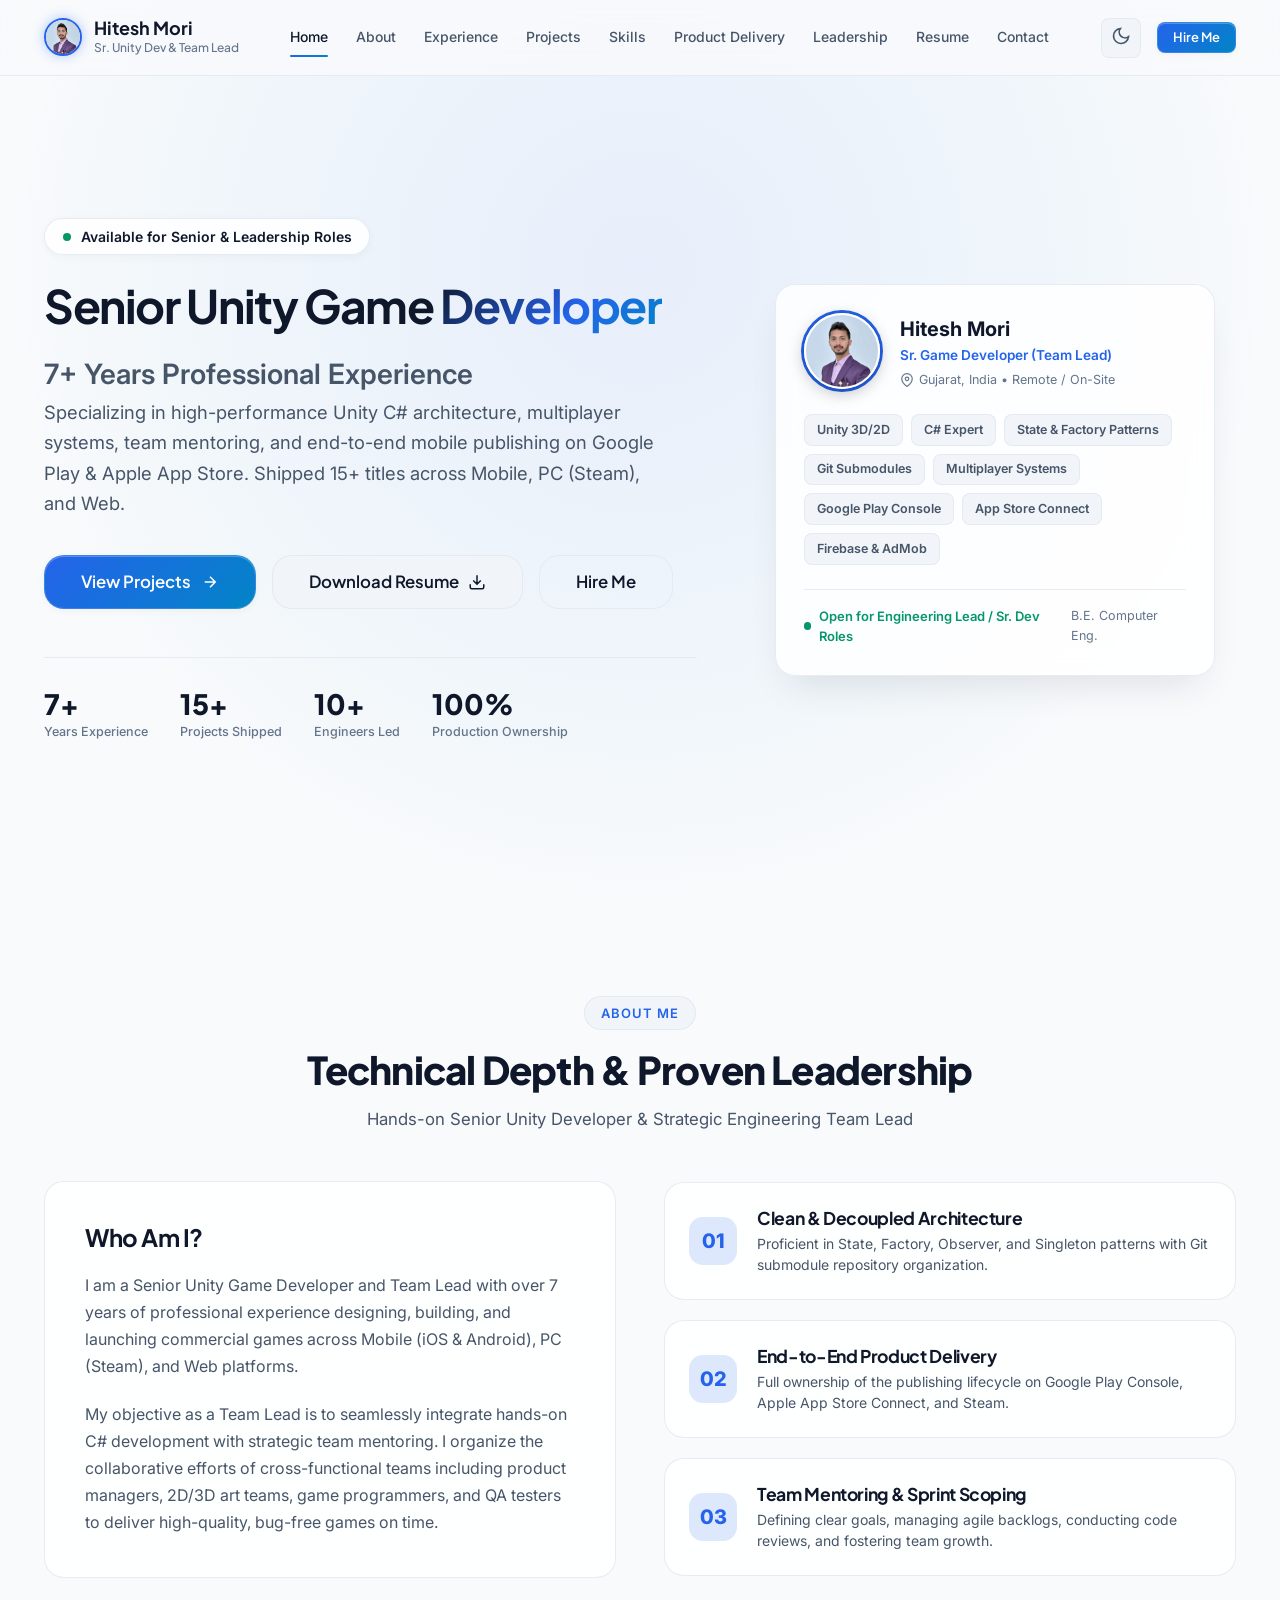
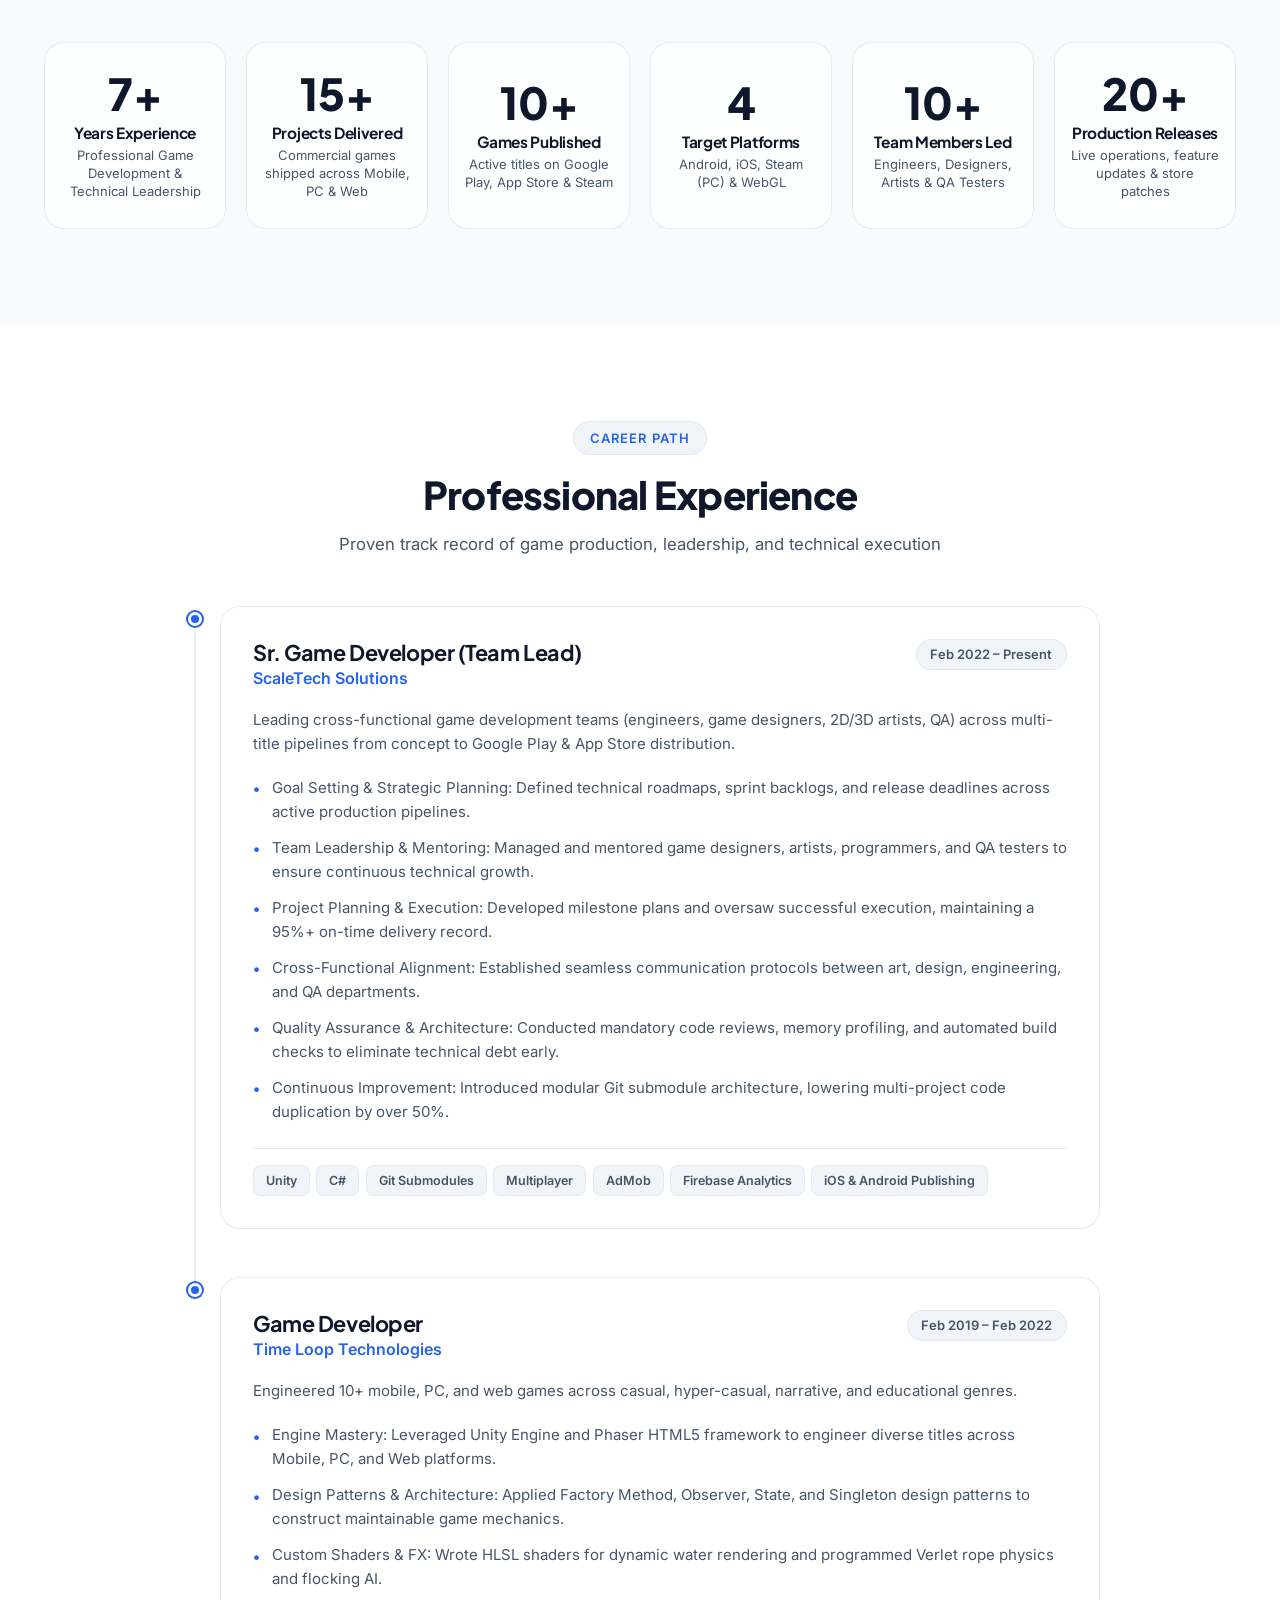
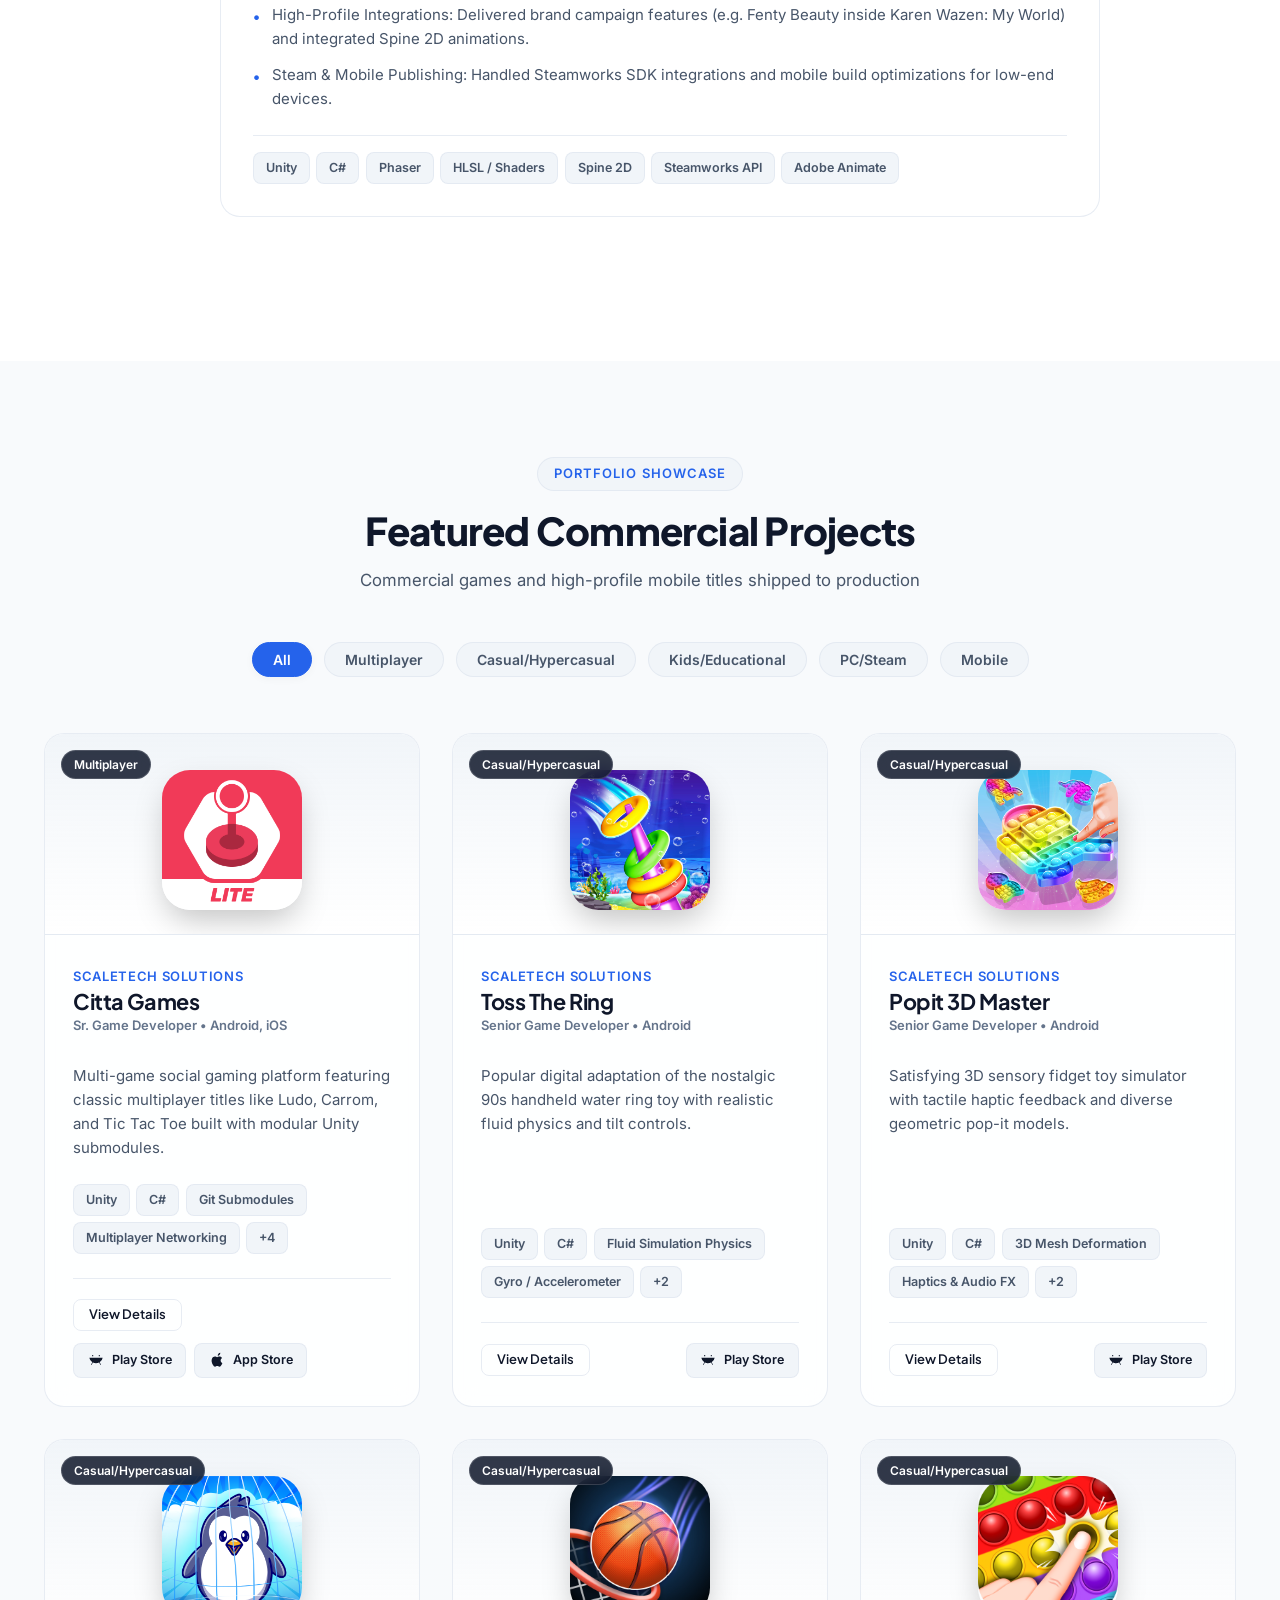
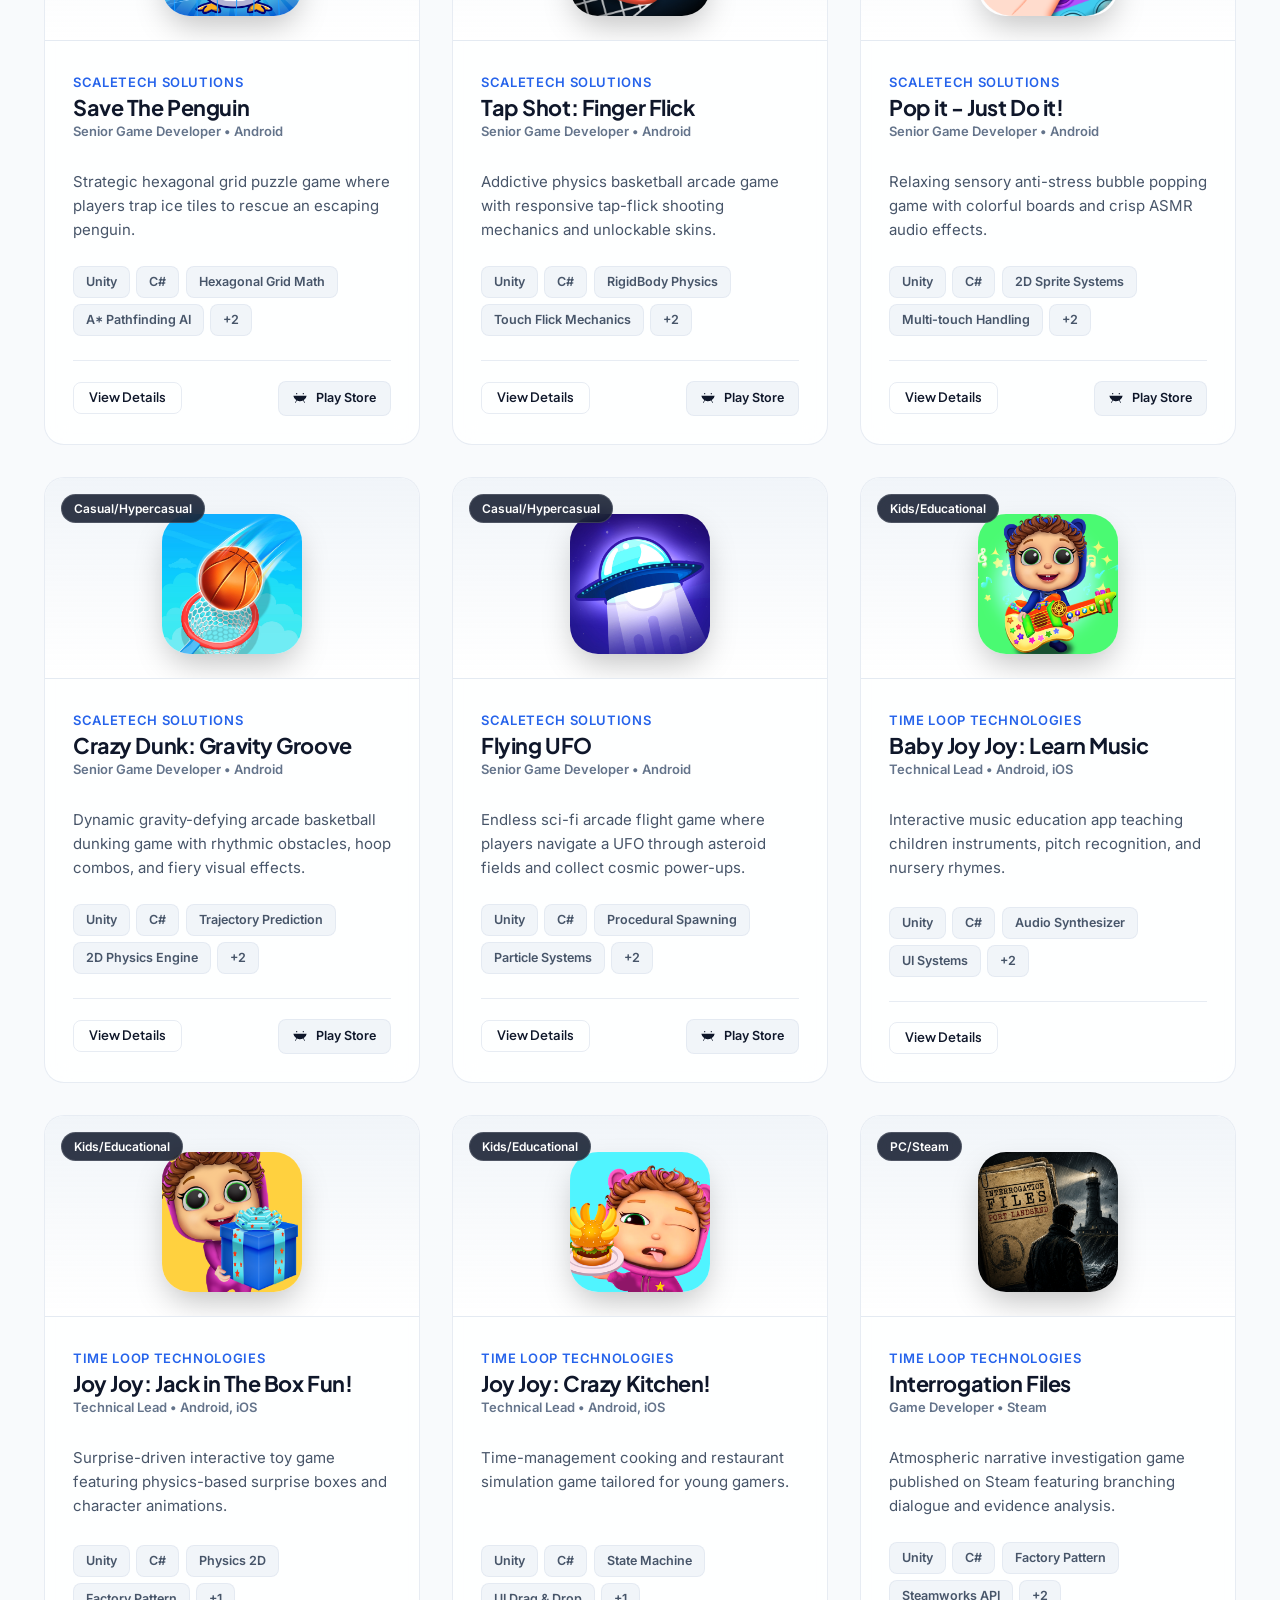
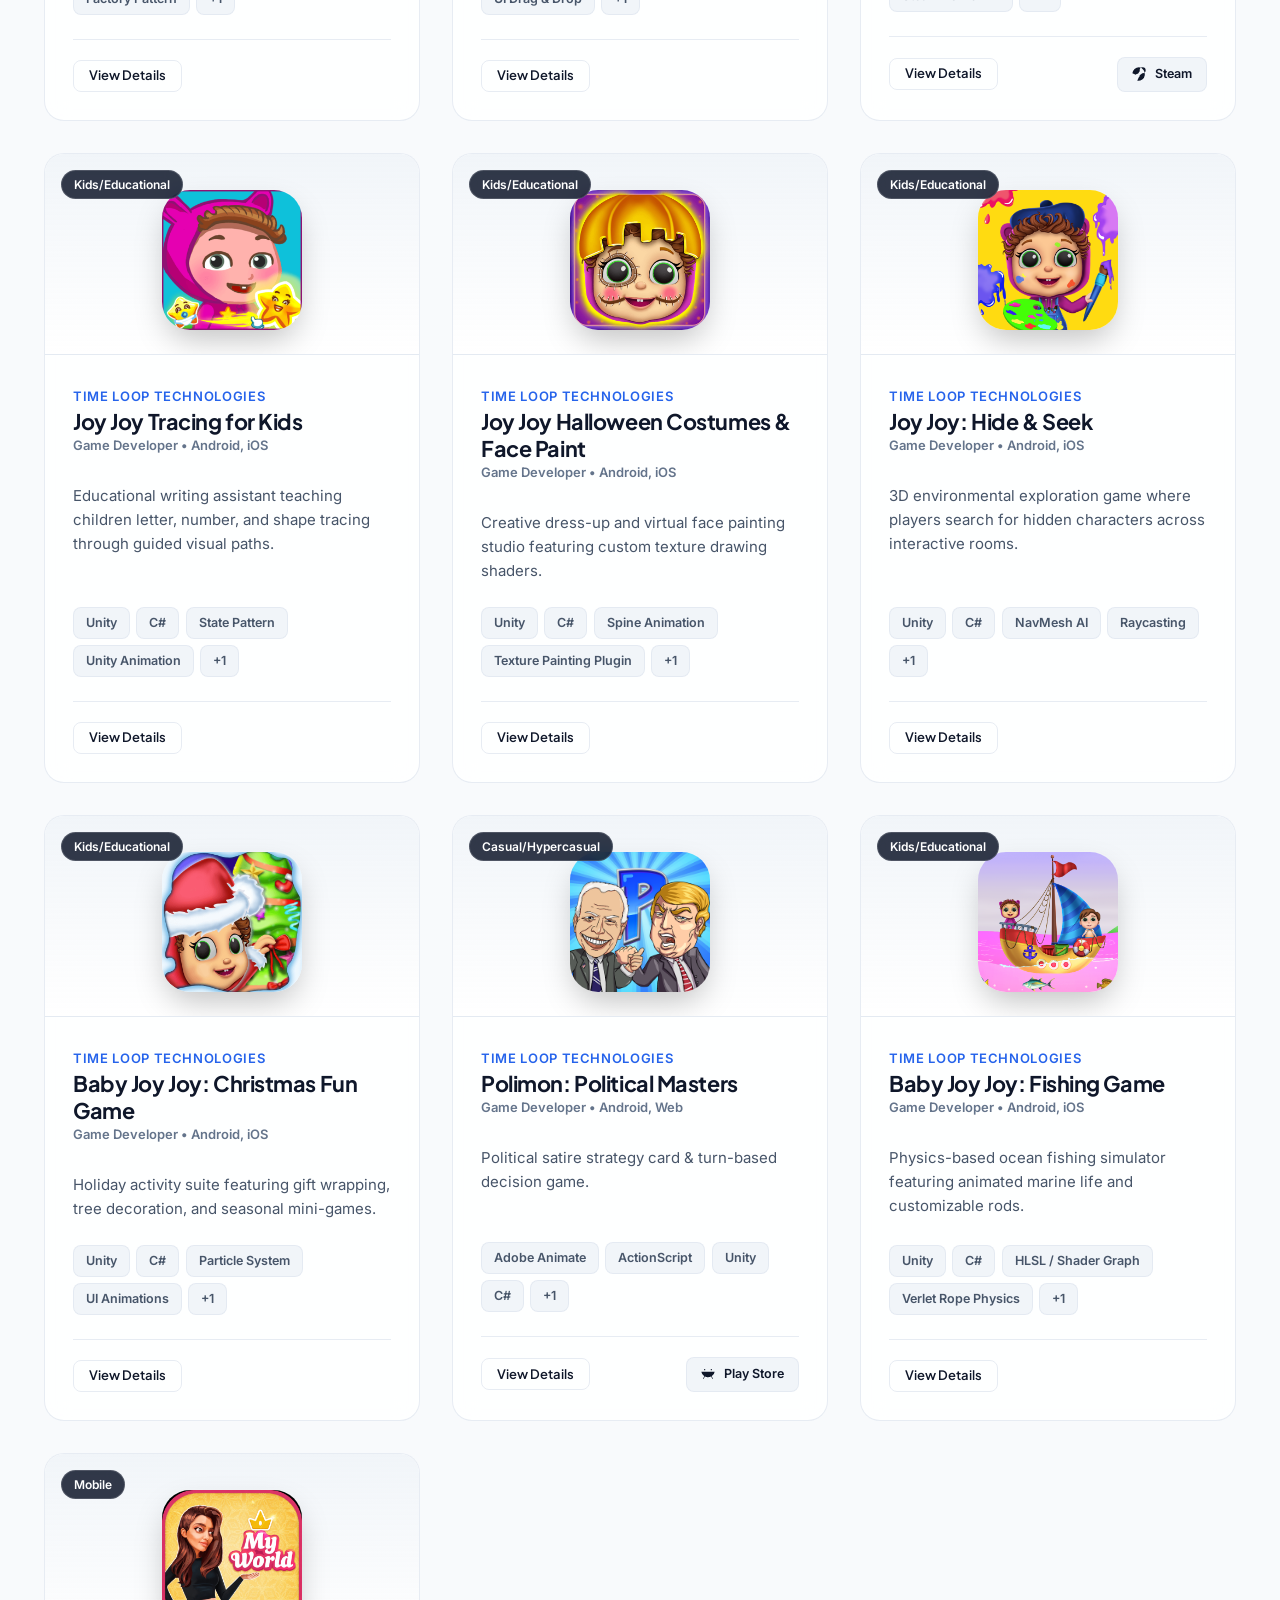
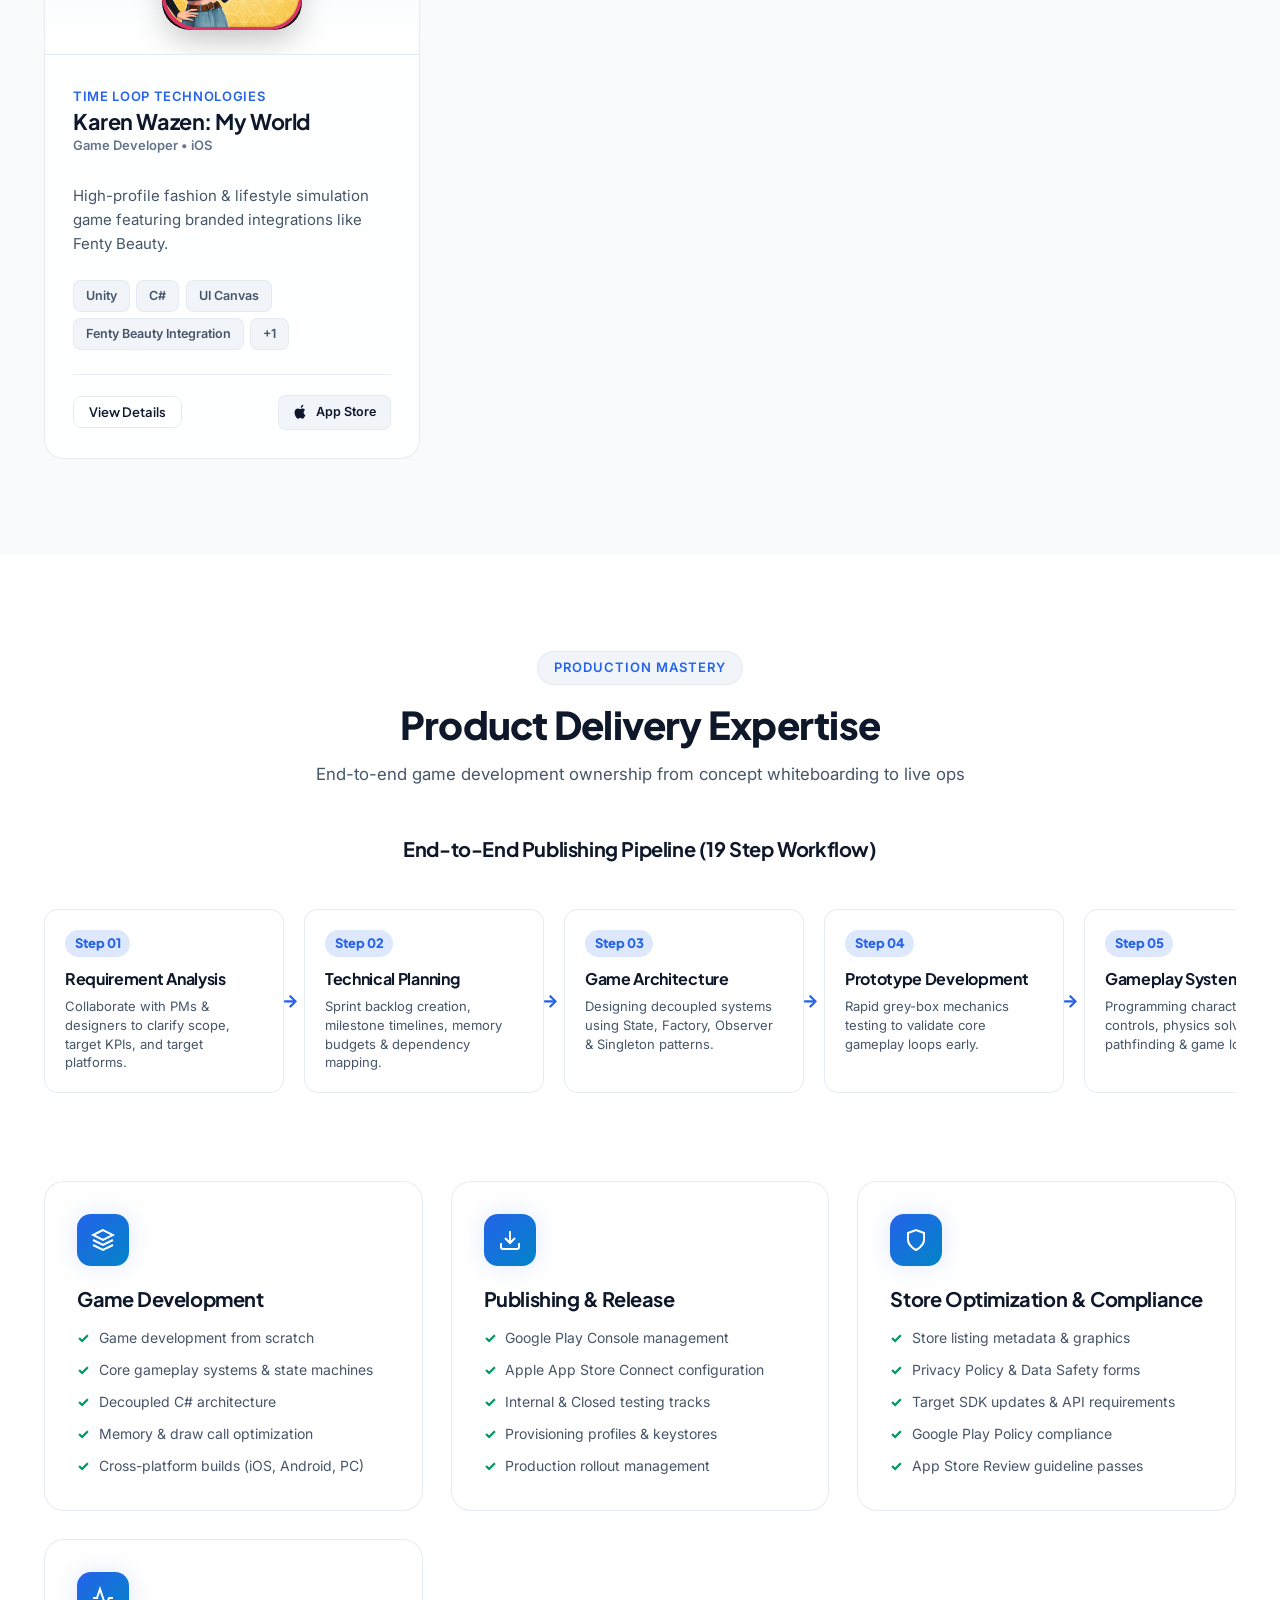
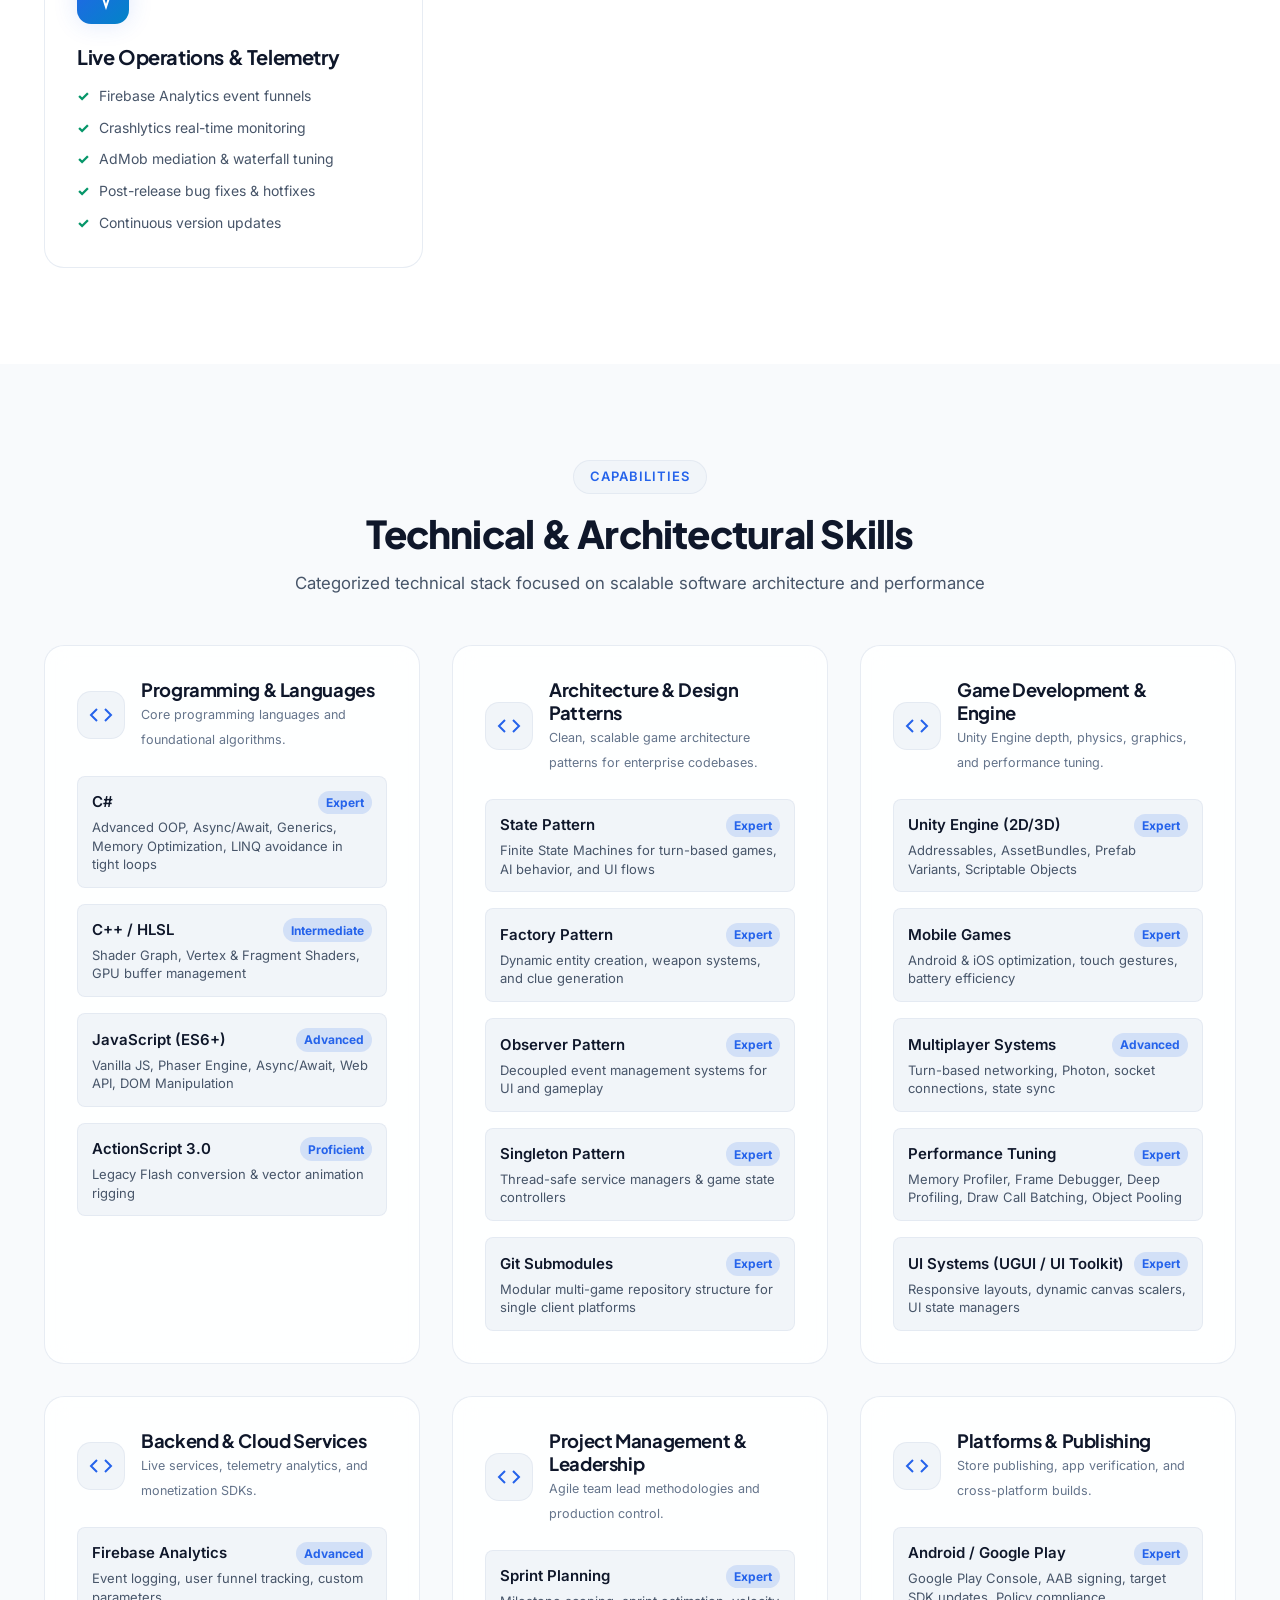
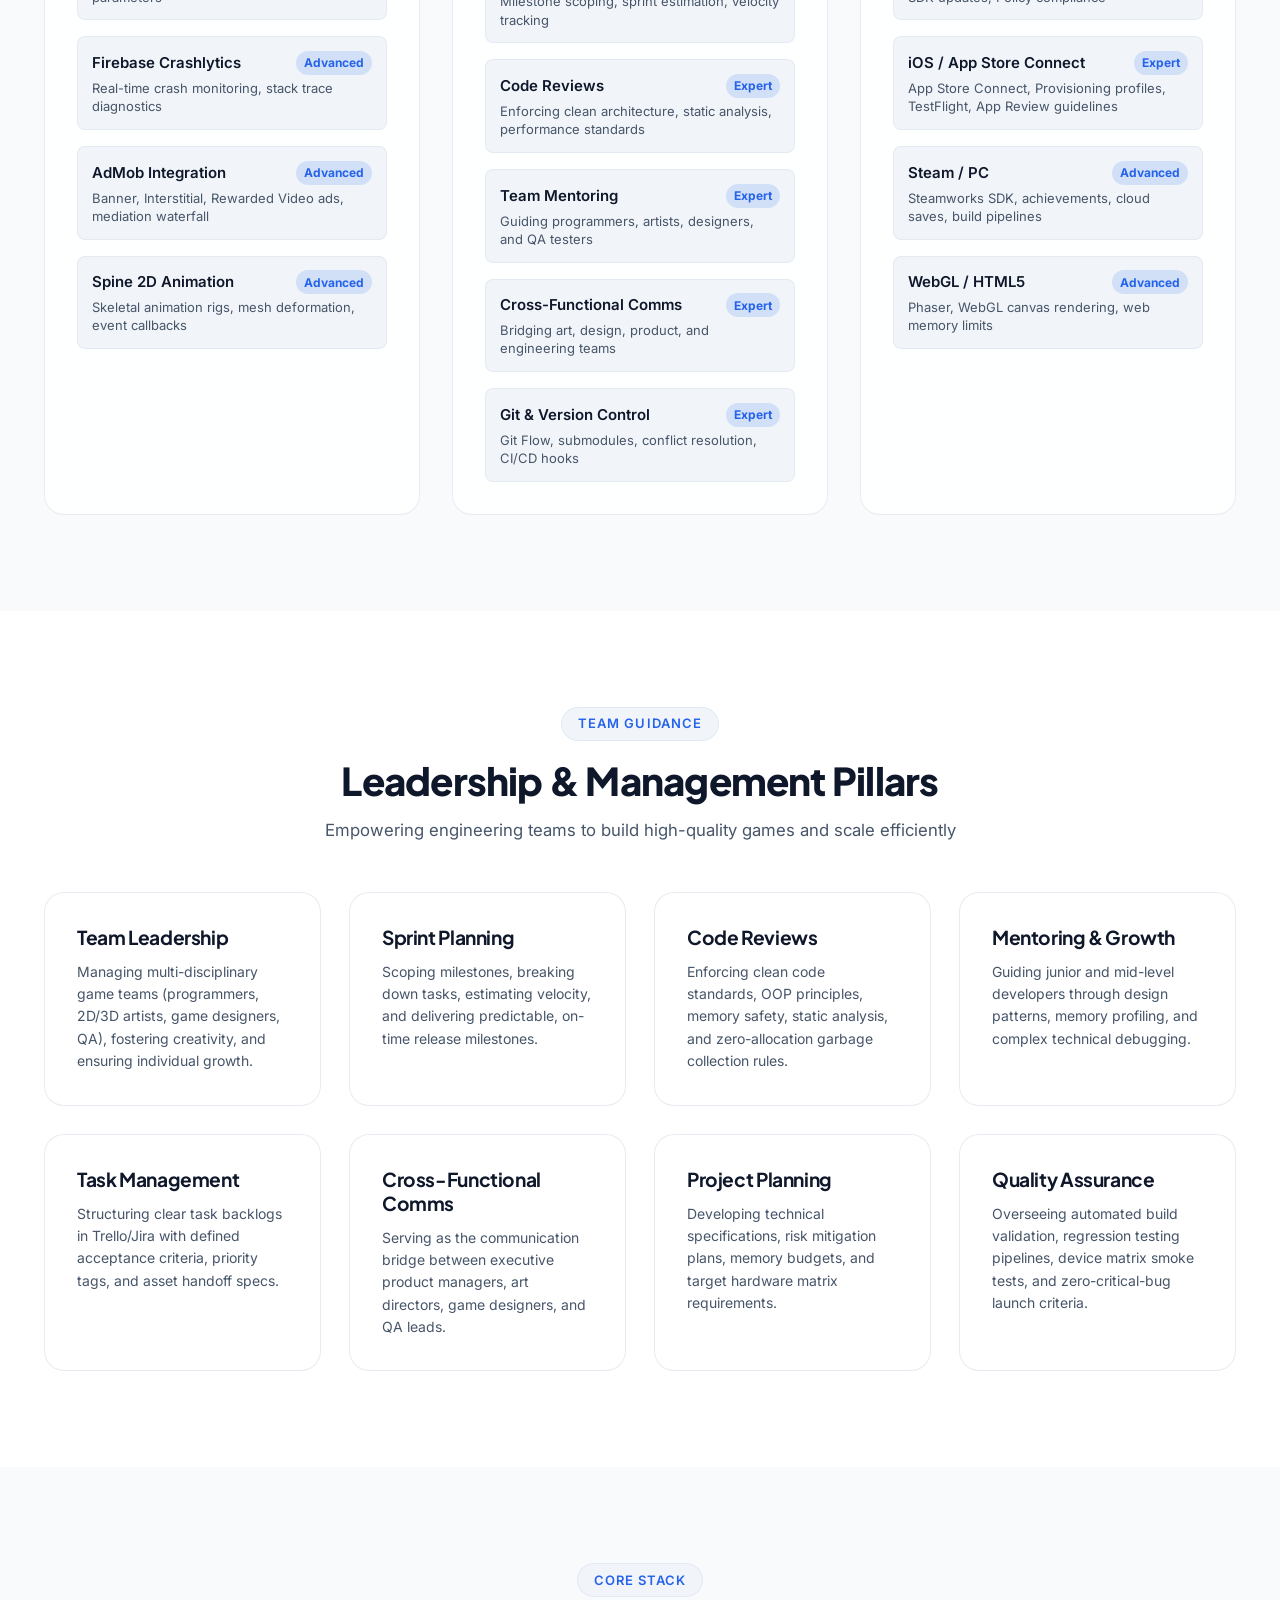
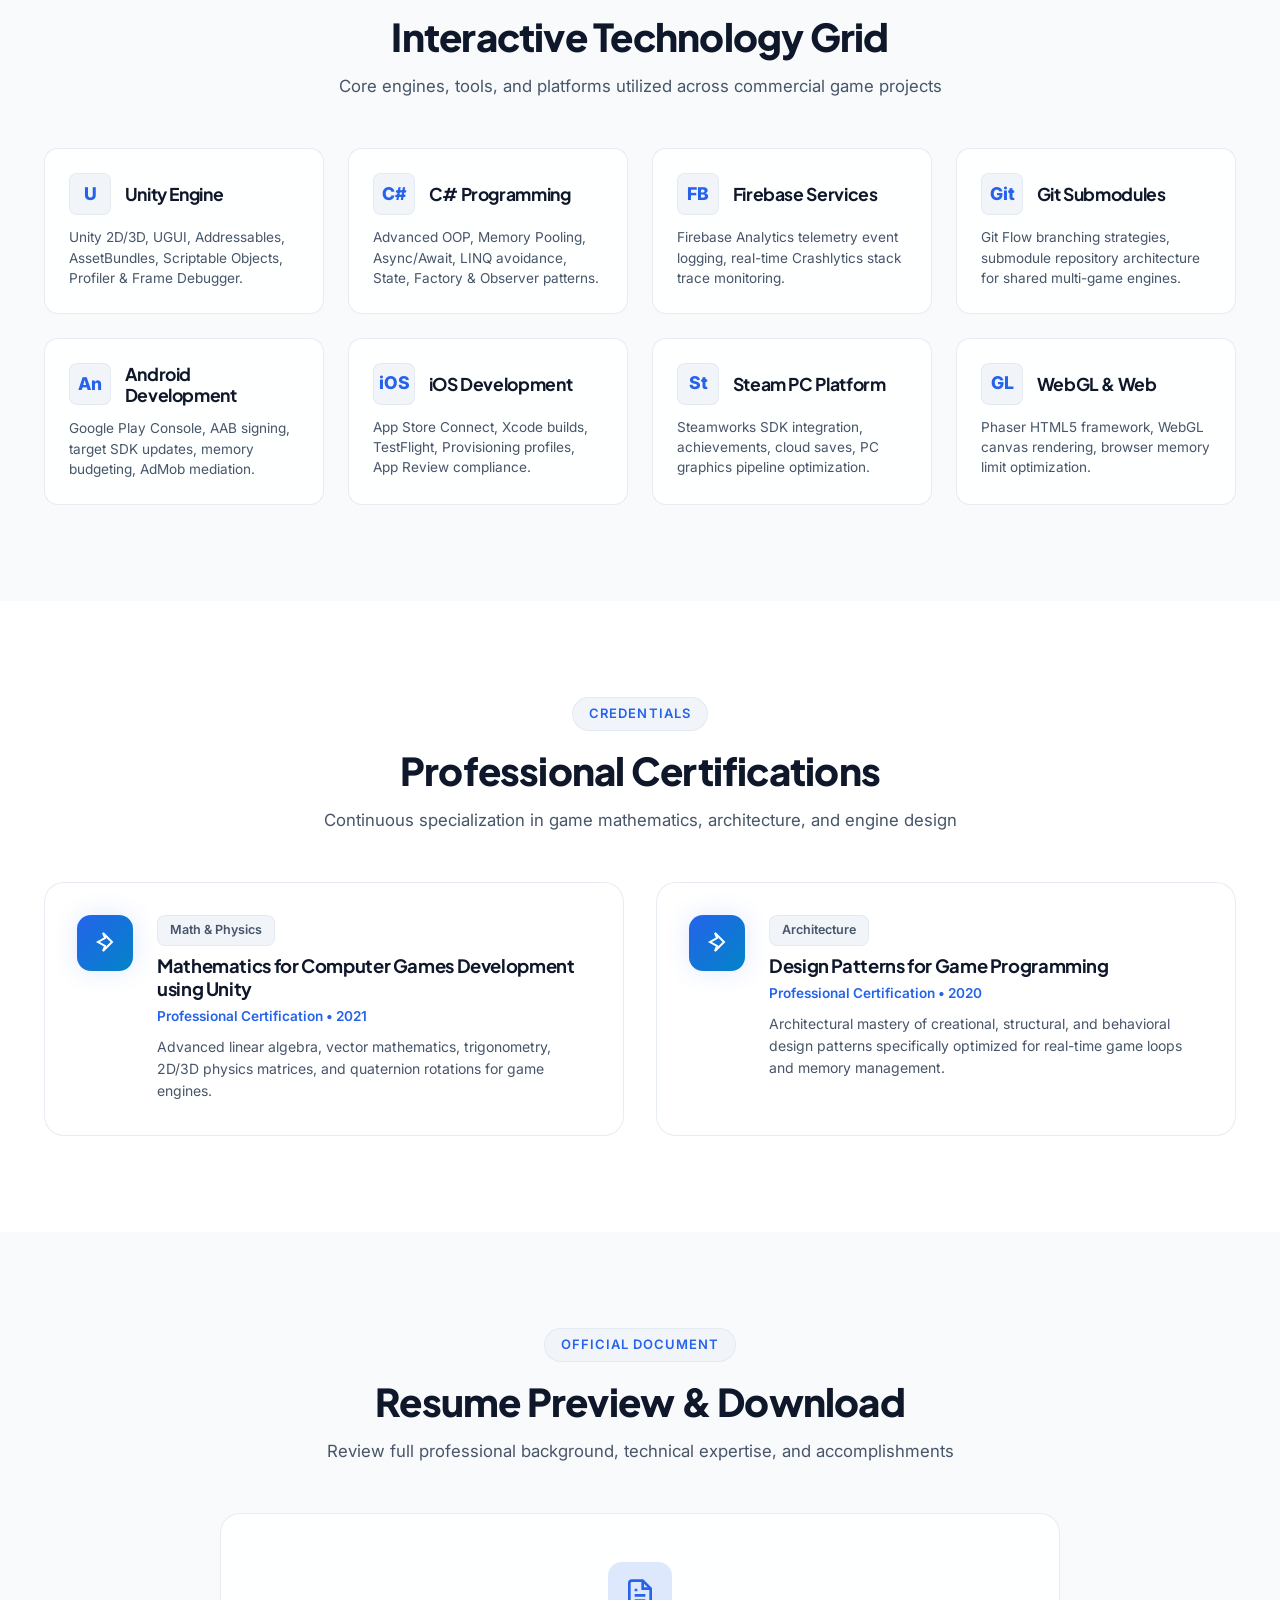
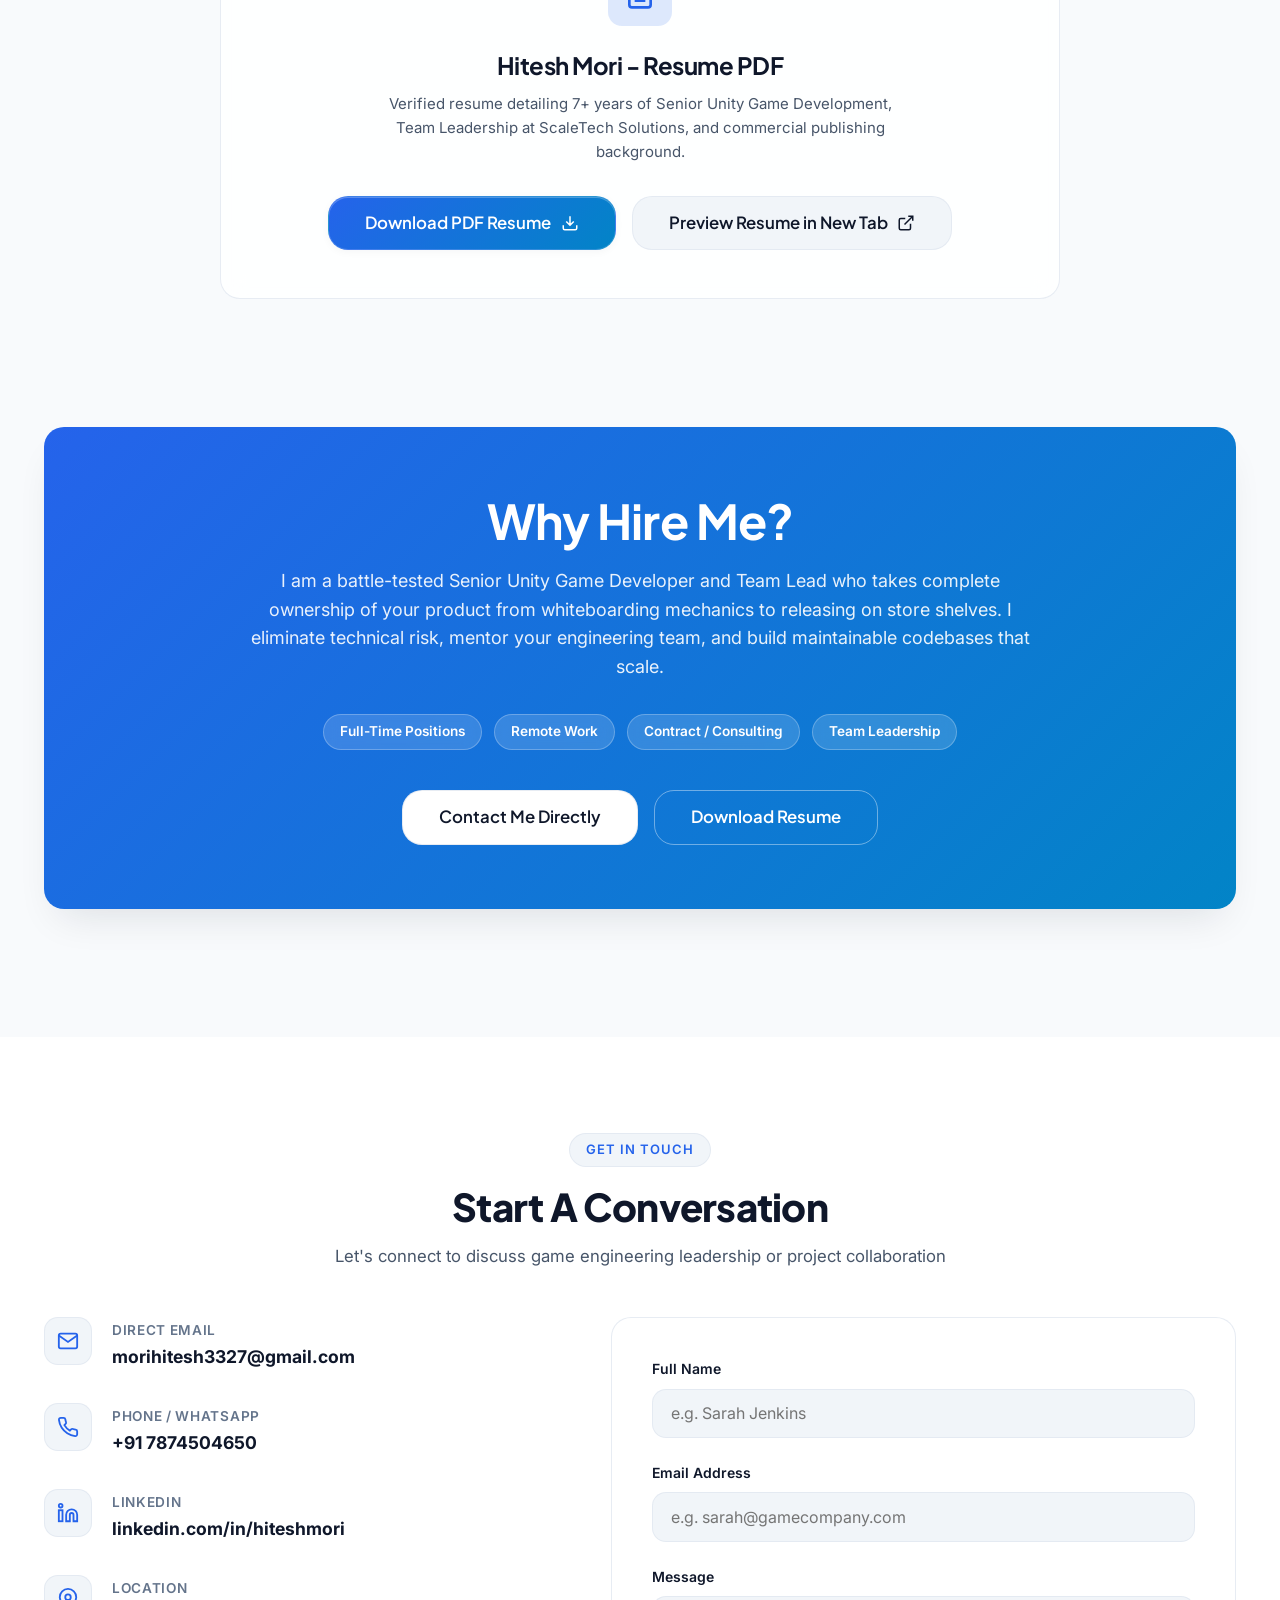
==== commit 460caced: "Added profile image" ====
--- a/index.html
+++ b/index.html
@@ -17,16 +17,17 @@
   <meta property="og:url" content="https://hiteshmori.dev/">
   <meta property="og:title" content="Hitesh Mori | Senior Unity Game Developer & Team Lead">
   <meta property="og:description" content="Portfolio of Hitesh Mori, Senior Unity Game Developer & Team Lead with 7+ years of commercial game development and end-to-end publishing experience.">
-  <meta property="og:image" content="assets/images/Popit.png">
+  <meta property="og:image" content="assets/images/hitesh_mori.jpg">
 
   <!-- Twitter -->
   <meta property="twitter:card" content="summary_large_image">
   <meta property="twitter:title" content="Hitesh Mori | Senior Unity Game Developer & Team Lead">
   <meta property="twitter:description" content="7+ Years Experience in Unity Game Engine, C#, Game Architecture, Team Leadership, and Store Publishing.">
-  <meta property="twitter:image" content="assets/images/Popit.png">
-
-  <!-- Favicon -->
-  <link rel="icon" type="image/png" href="assets/images/Cittalite.png">
+  <meta property="twitter:image" content="assets/images/hitesh_mori.jpg">
+
+  <!-- Favicon / Site Icon -->
+  <link rel="icon" type="image/jpeg" href="assets/images/hitesh_mori.jpg">
+  <link rel="apple-touch-icon" href="assets/images/hitesh_mori.jpg">
 
   <!-- Stylesheet -->
   <link rel="stylesheet" href="assets/css/style.css?v=5">
@@ -70,7 +71,7 @@
   <header class="navbar" id="navbar">
     <div class="container navbar__inner">
       <a href="#home" class="navbar__brand" aria-label="Hitesh Mori Homepage">
-        <div class="navbar__logo">HM</div>
+        <img src="assets/images/hitesh_mori.jpg" alt="Hitesh Mori" class="navbar__logo-img" width="38" height="38">
         <div class="navbar__title-wrapper">
           <span class="navbar__title">Hitesh Mori</span>
           <span class="navbar__subtitle">Sr. Unity Dev & Team Lead</span>
@@ -162,7 +163,7 @@
         <div class="hero__visual">
           <div class="hero__card">
             <div class="hero__profile-header">
-              <div class="hero__avatar">HM</div>
+              <img src="assets/images/hitesh_mori.jpg" alt="Hitesh Mori - Senior Unity Game Developer" class="hero__avatar-img" width="76" height="76" loading="eager">
               <div class="hero__profile-info">
                 <span class="hero__profile-name">Hitesh Mori</span>
                 <span class="hero__profile-title">Sr. Game Developer (Team Lead)</span>
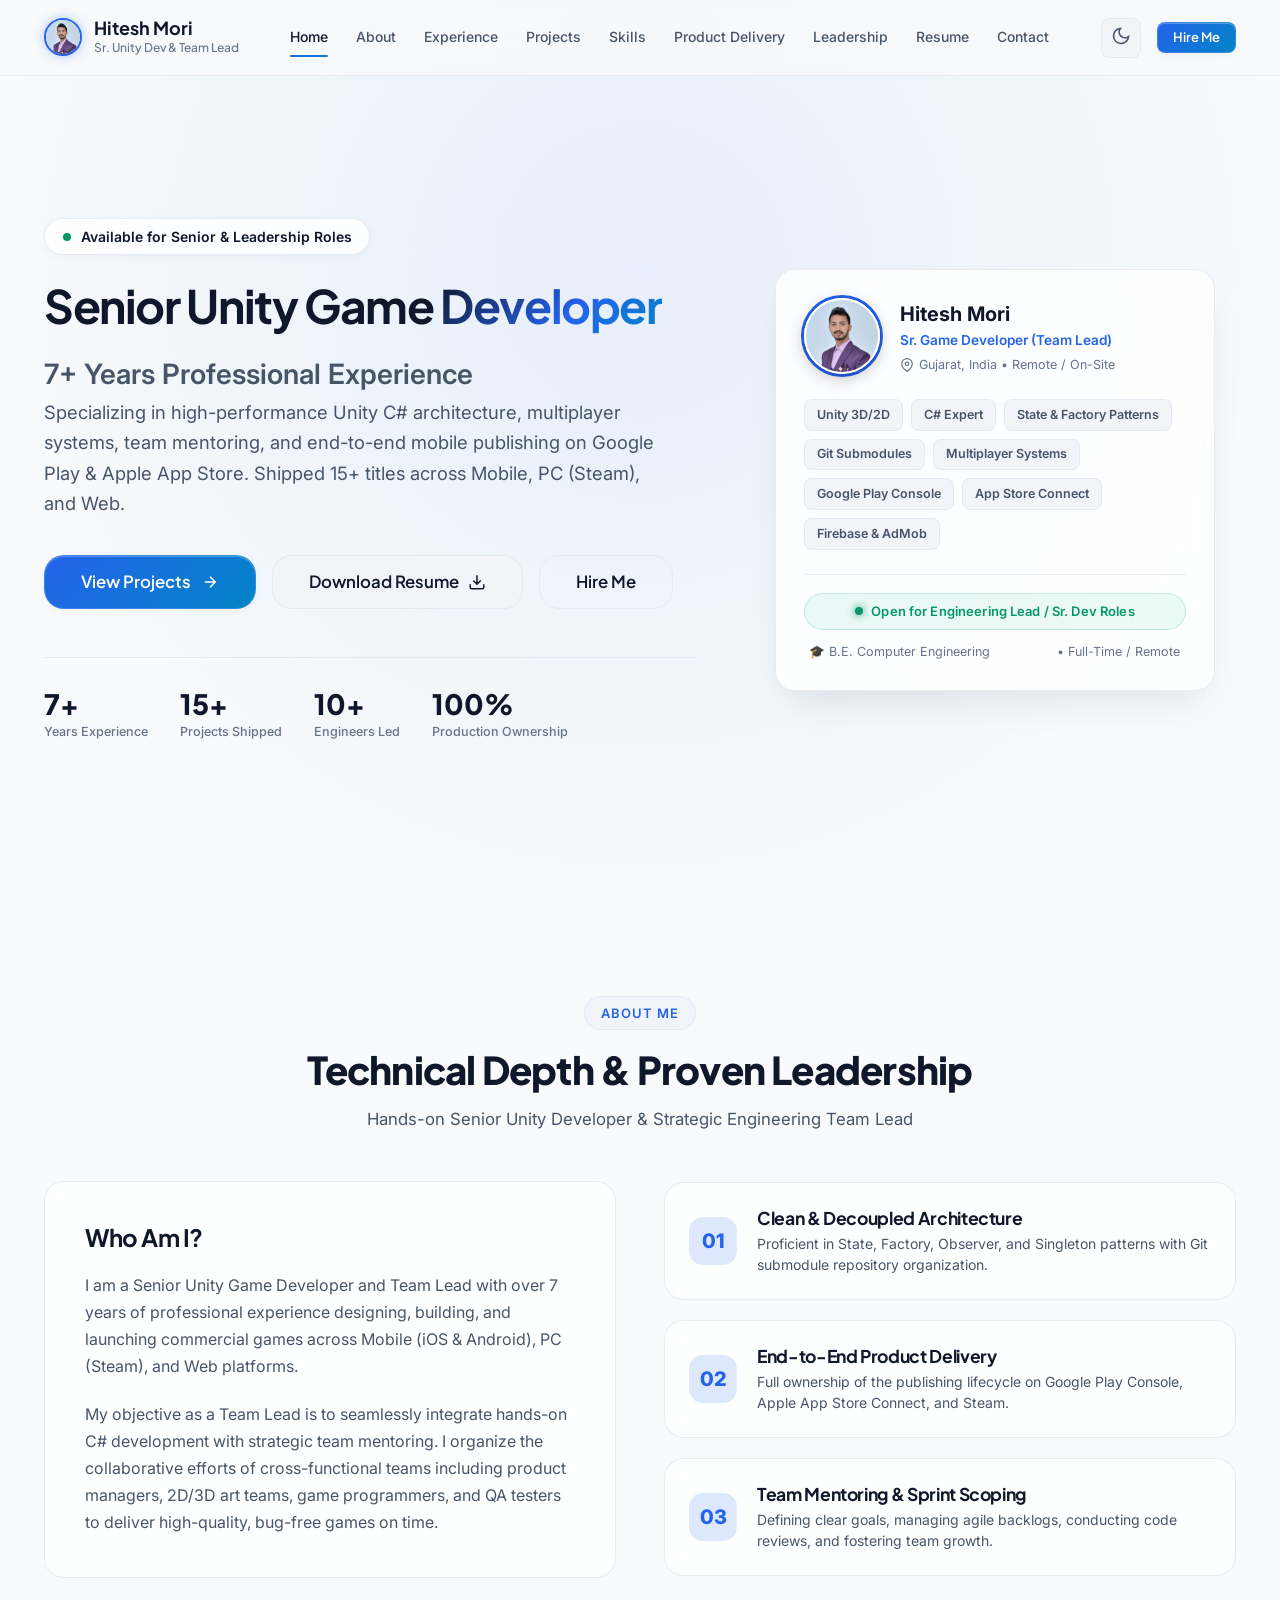
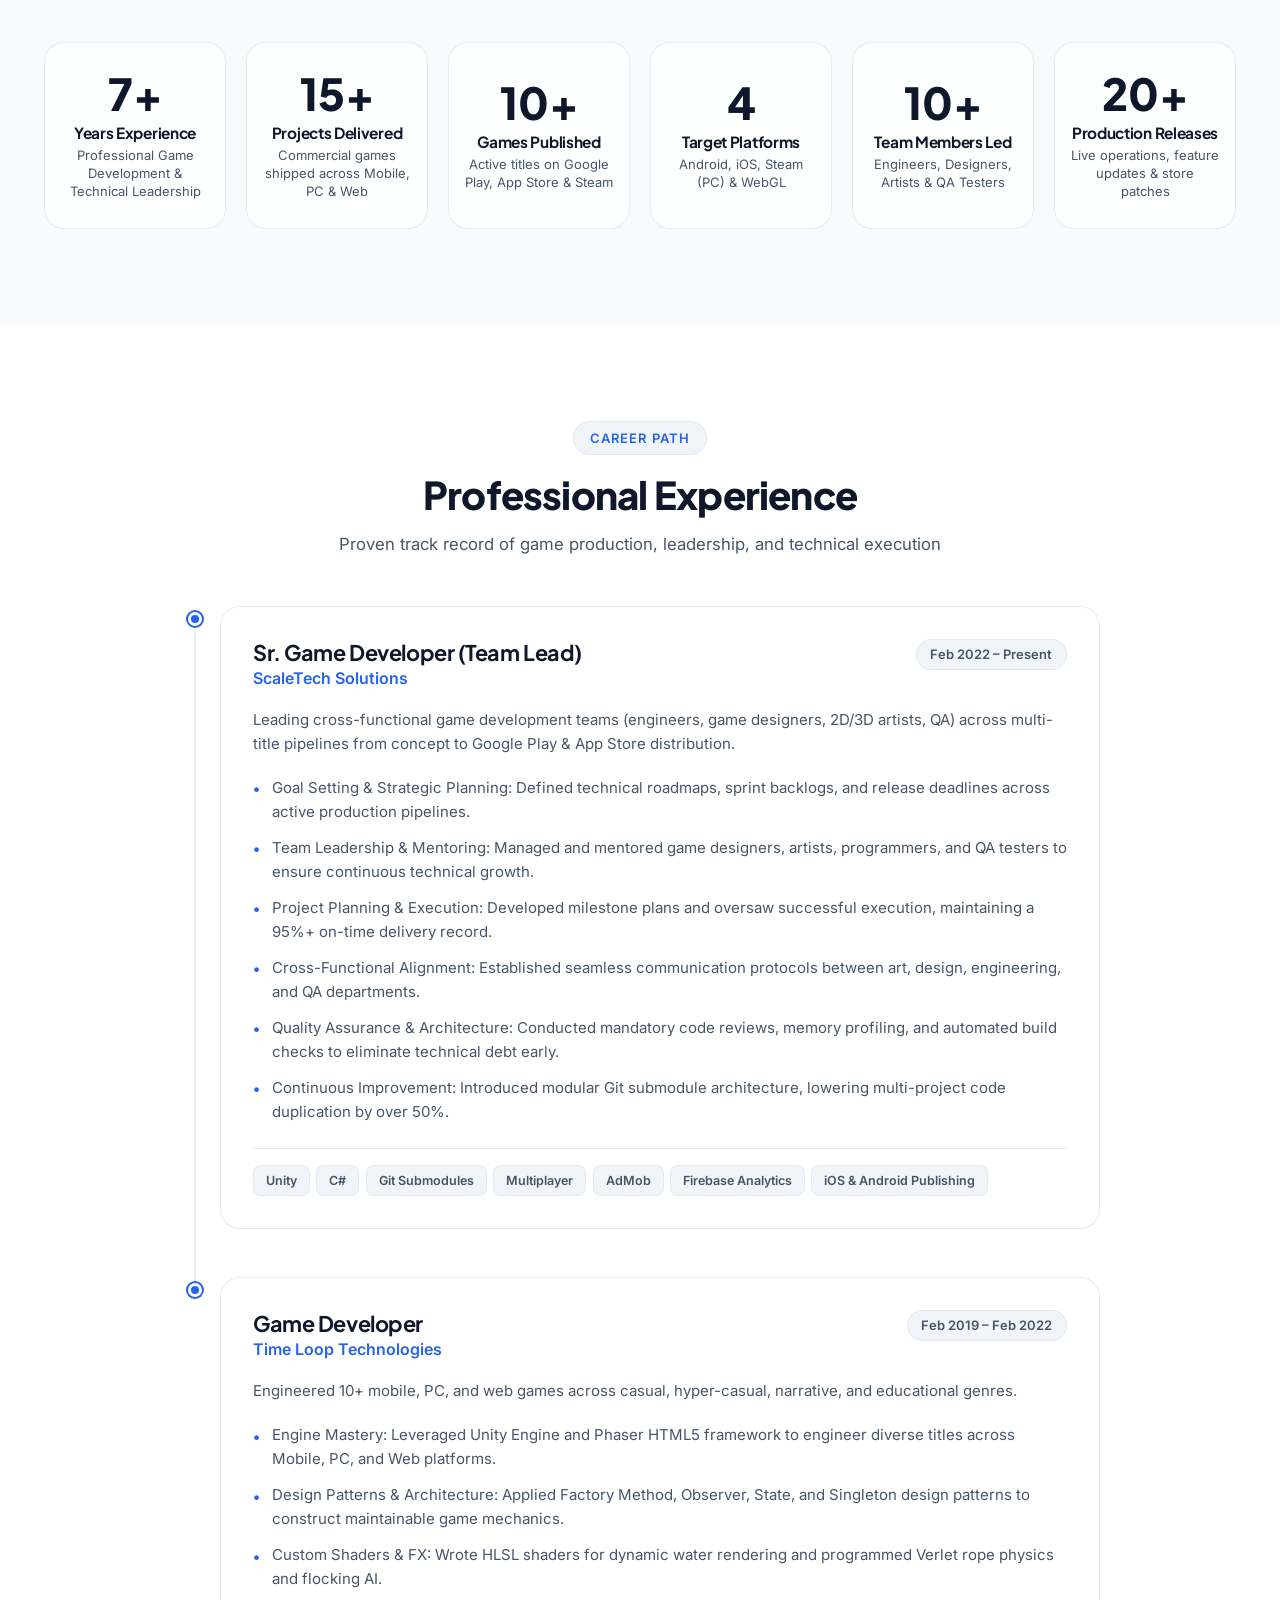
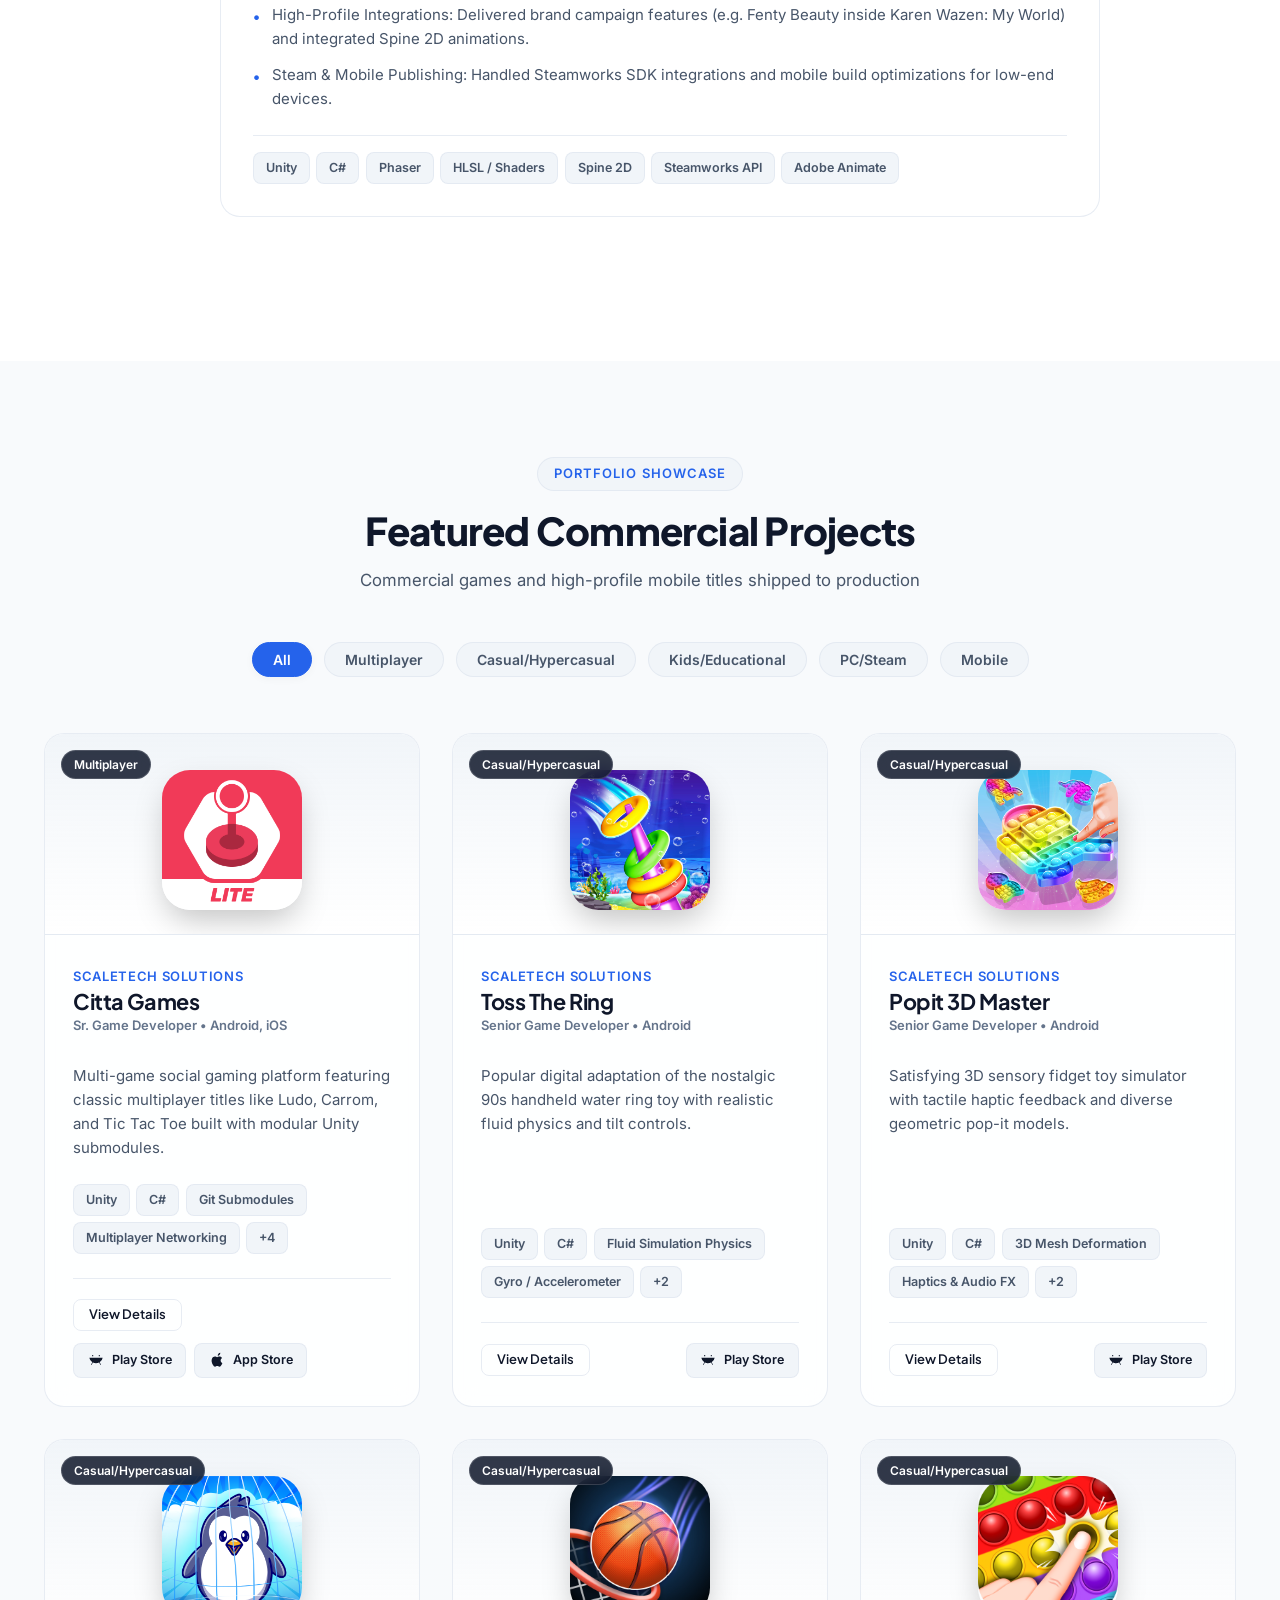
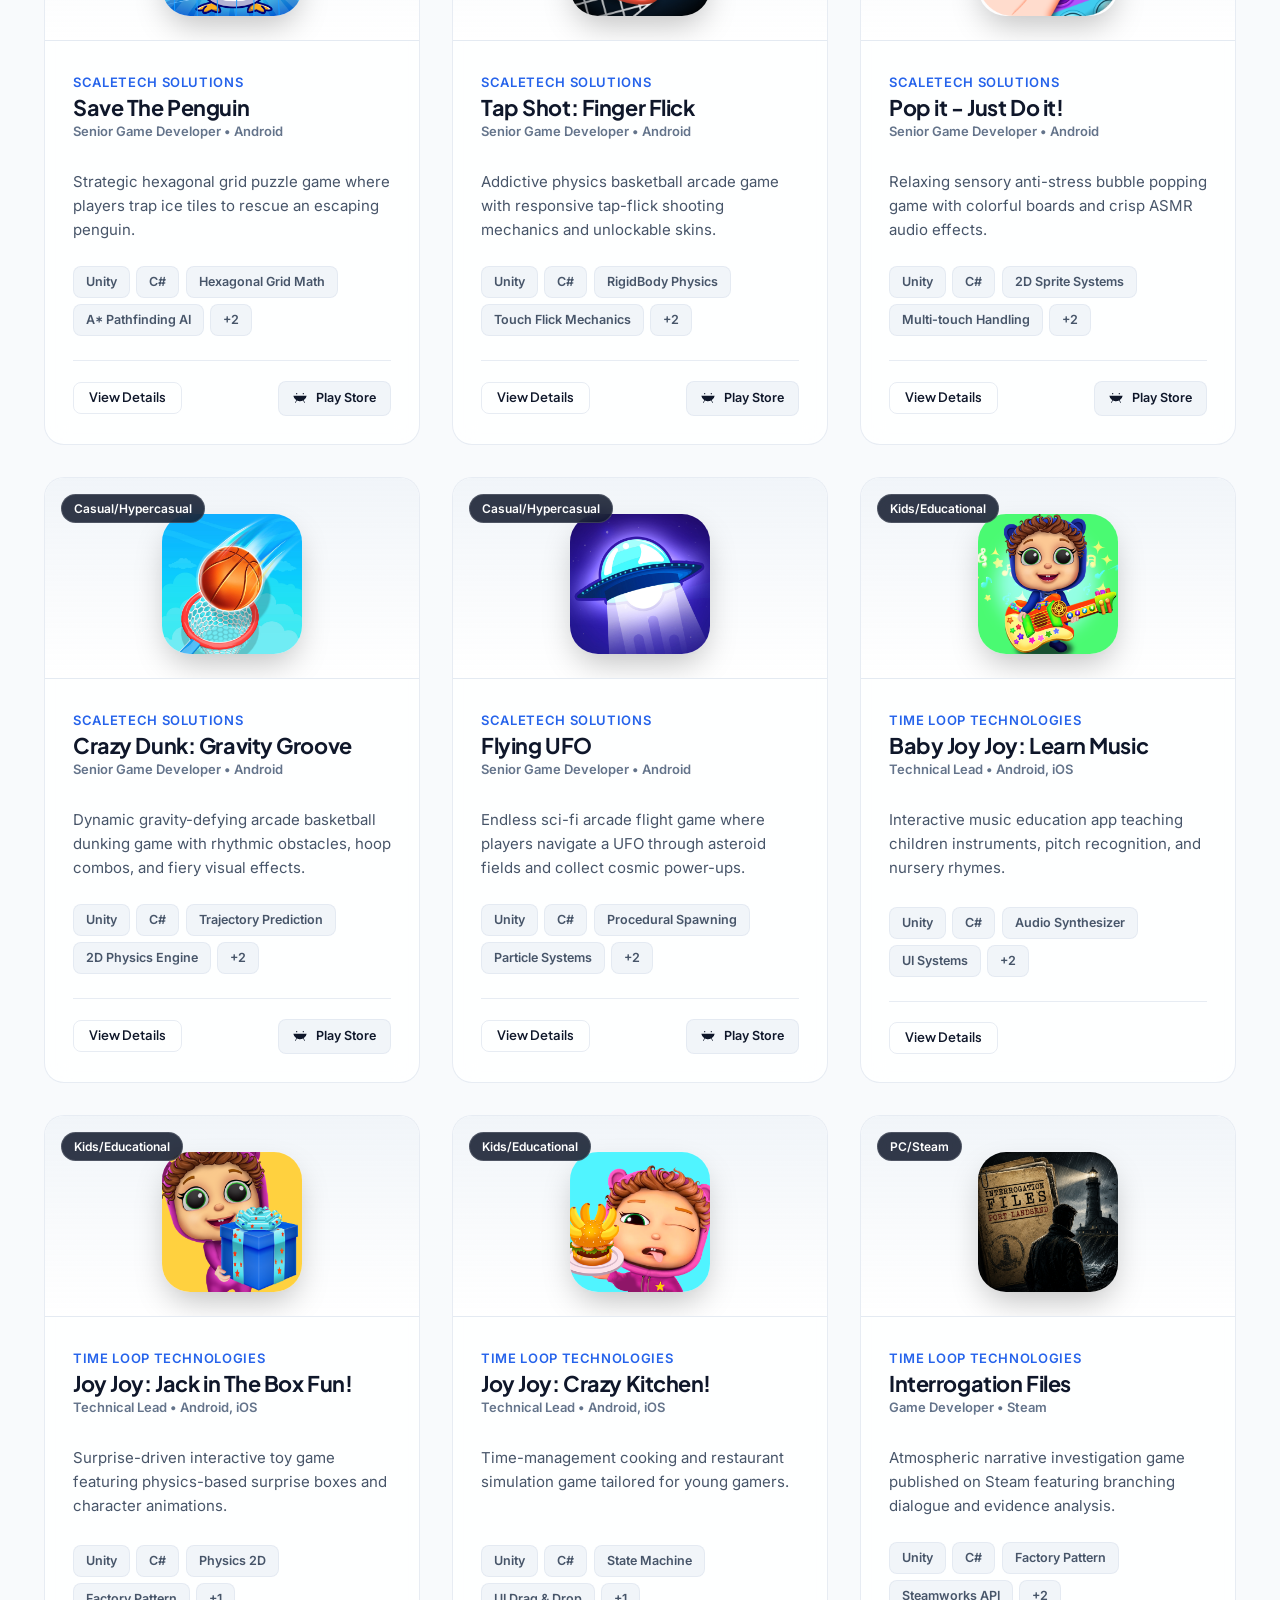
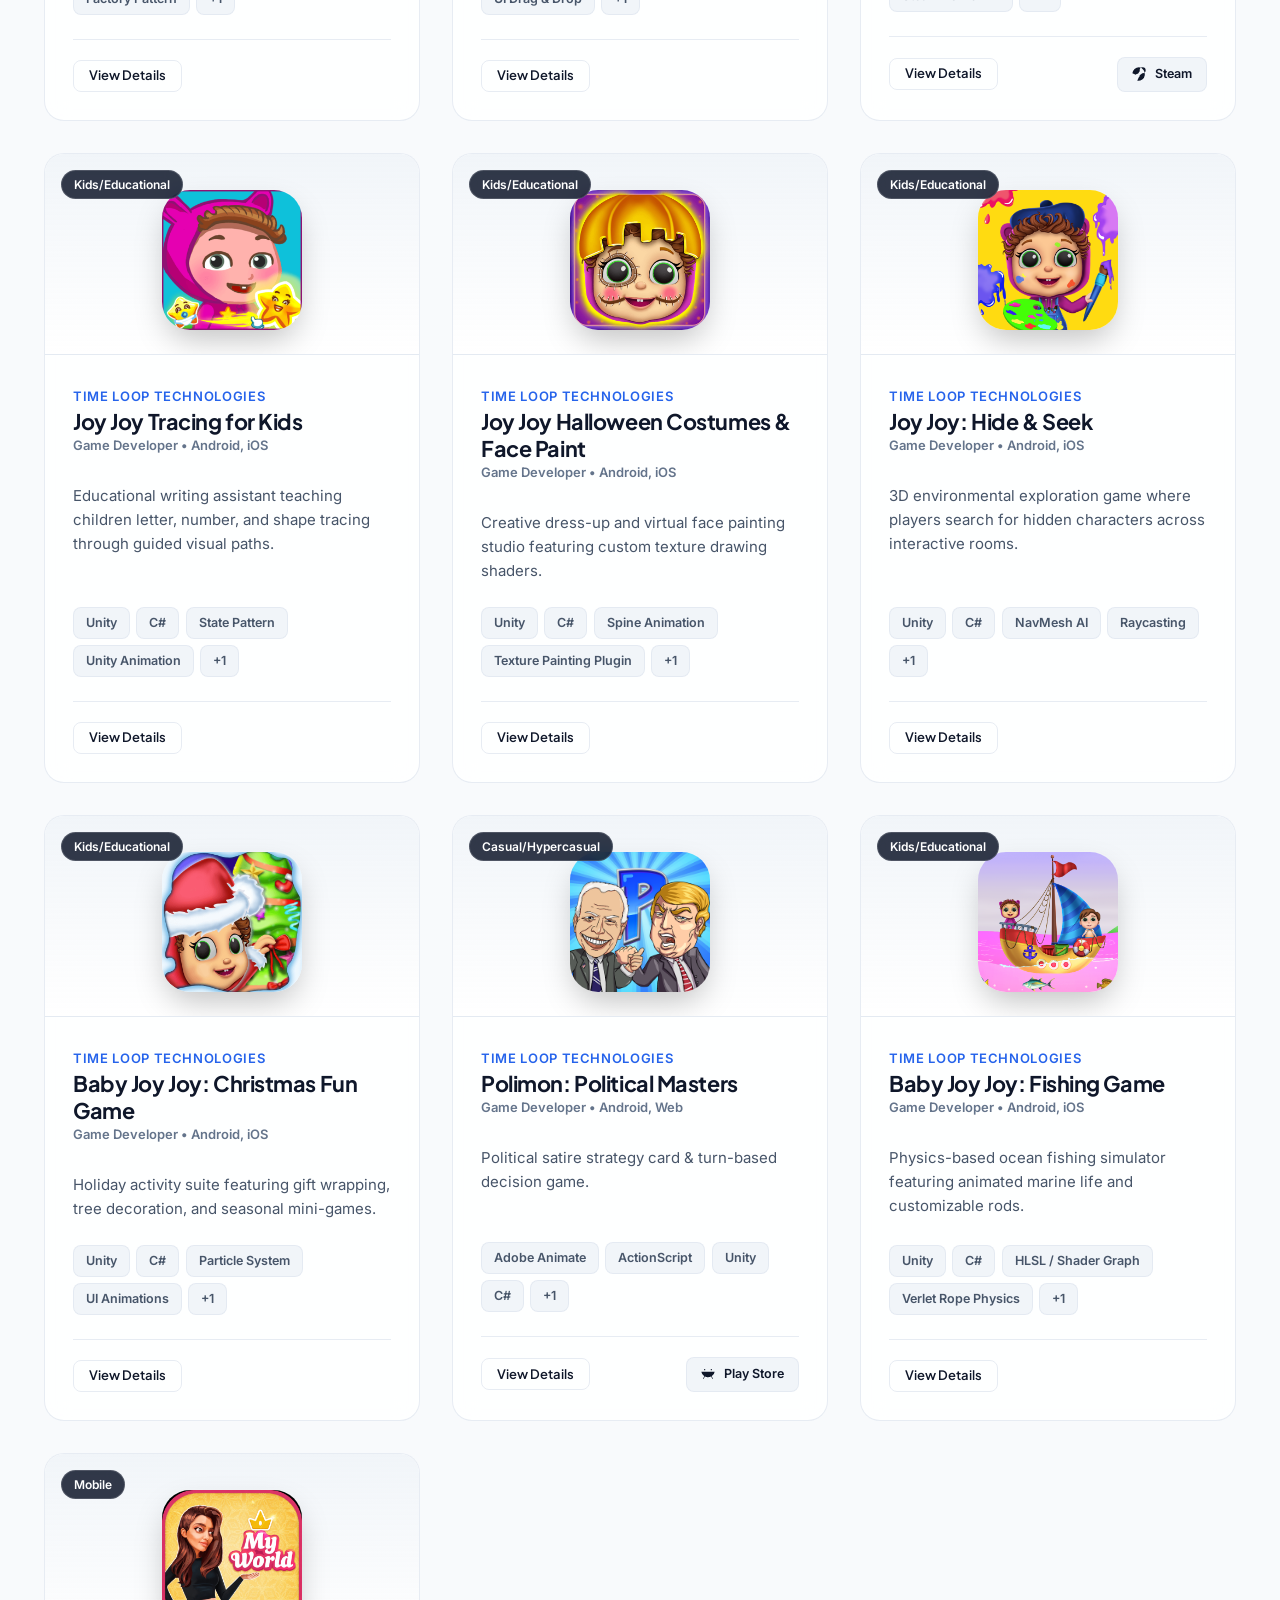
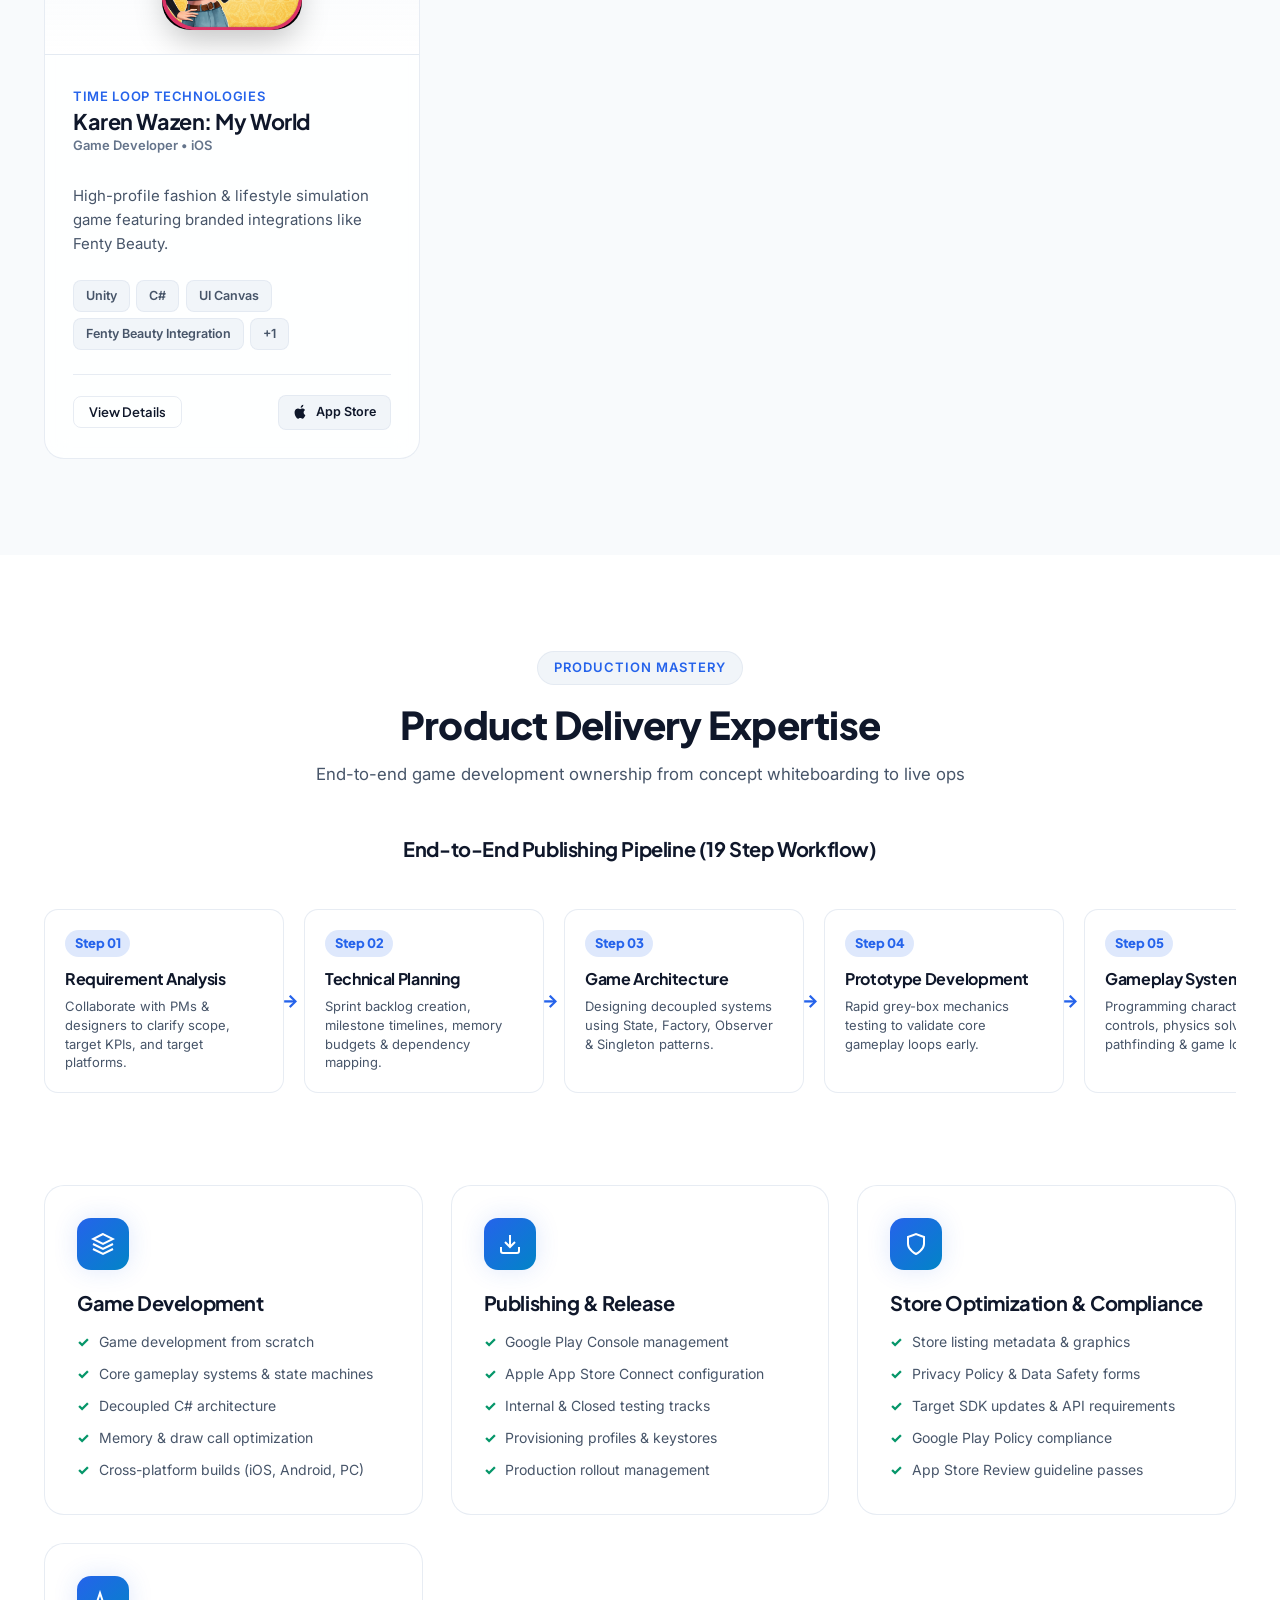
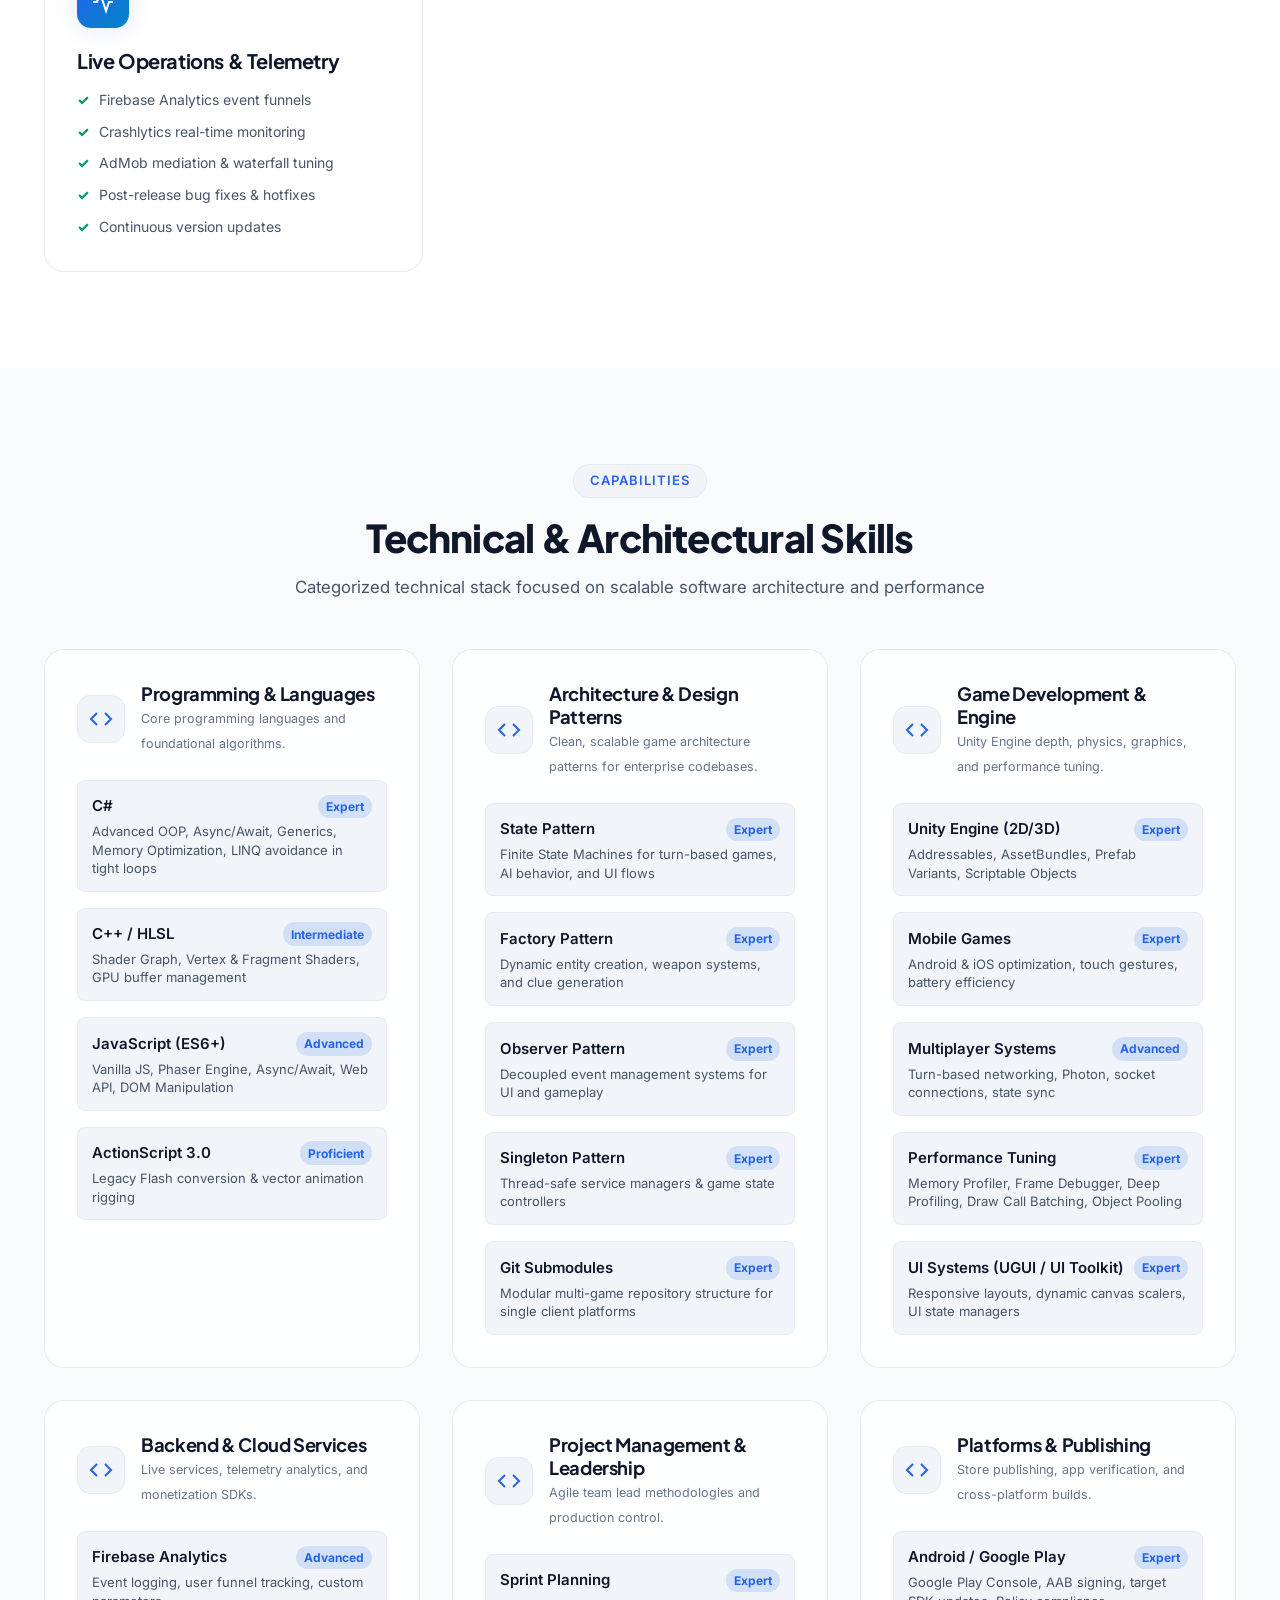
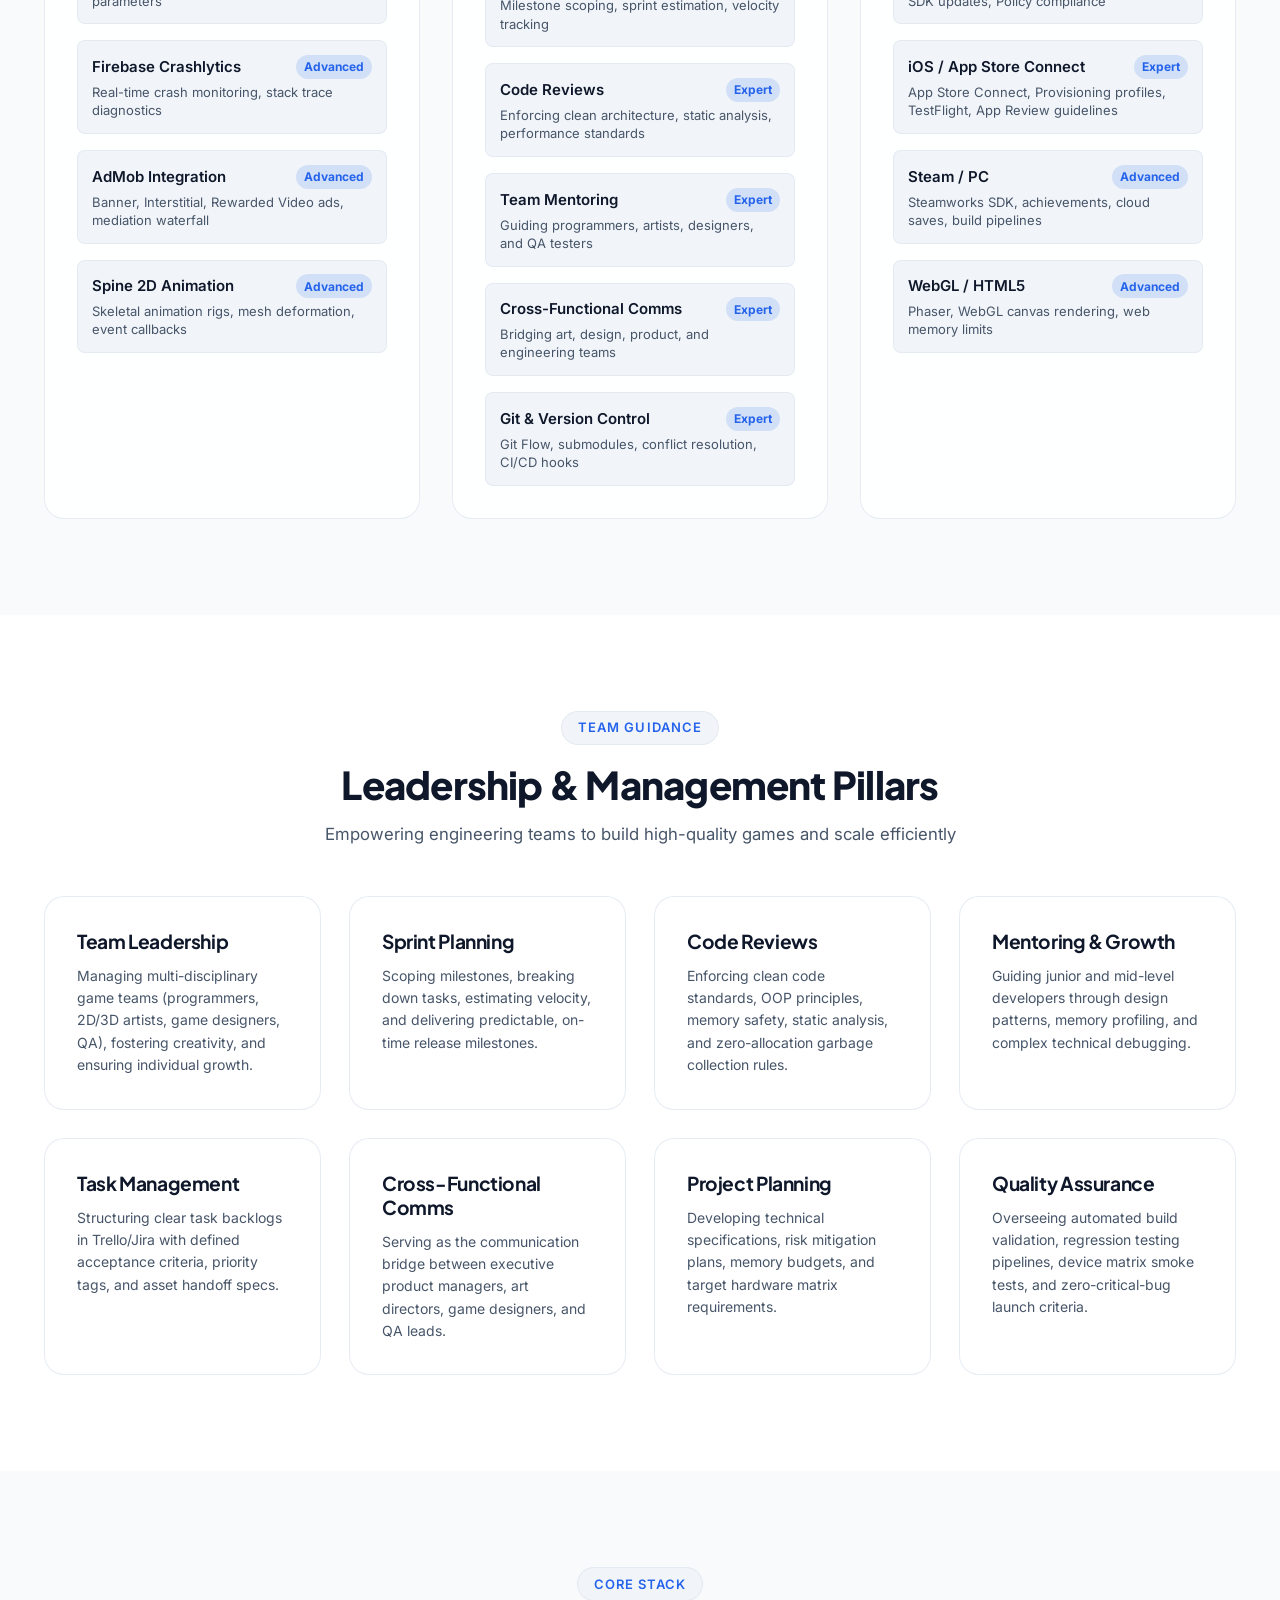
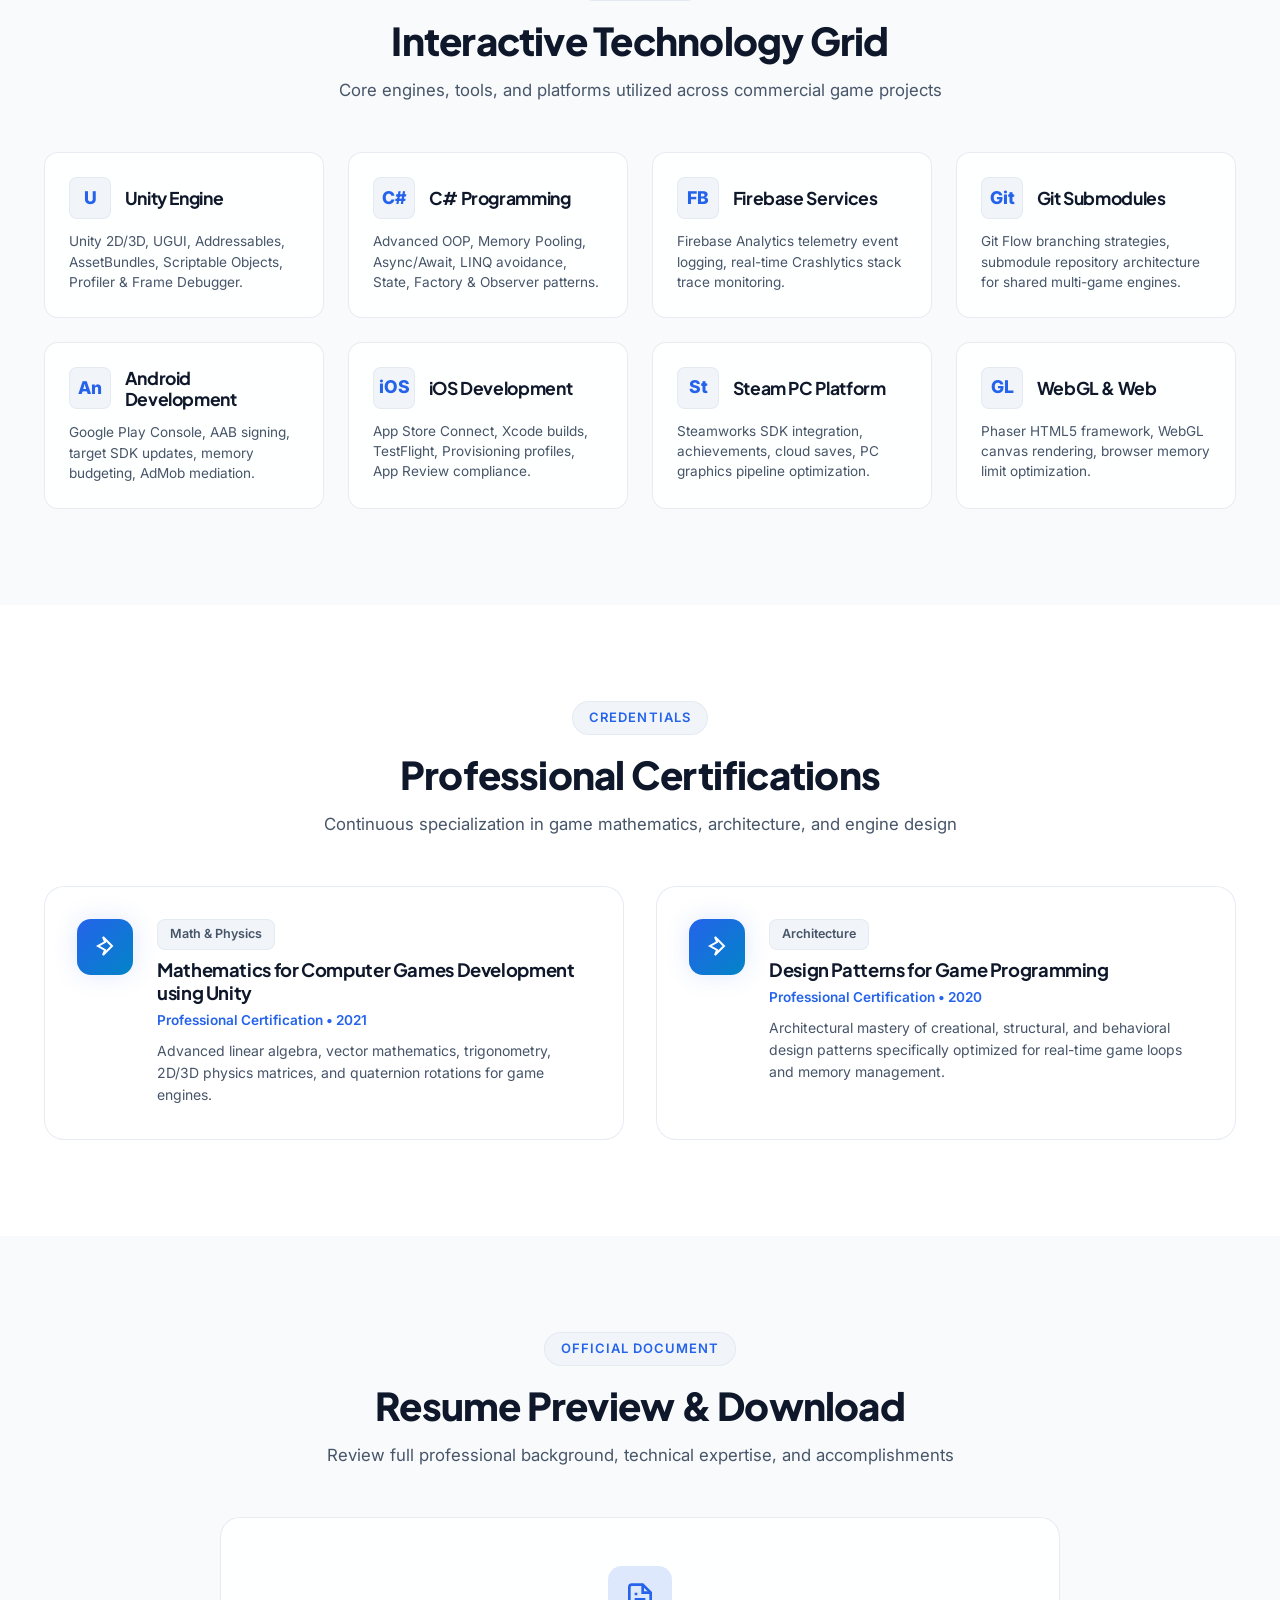
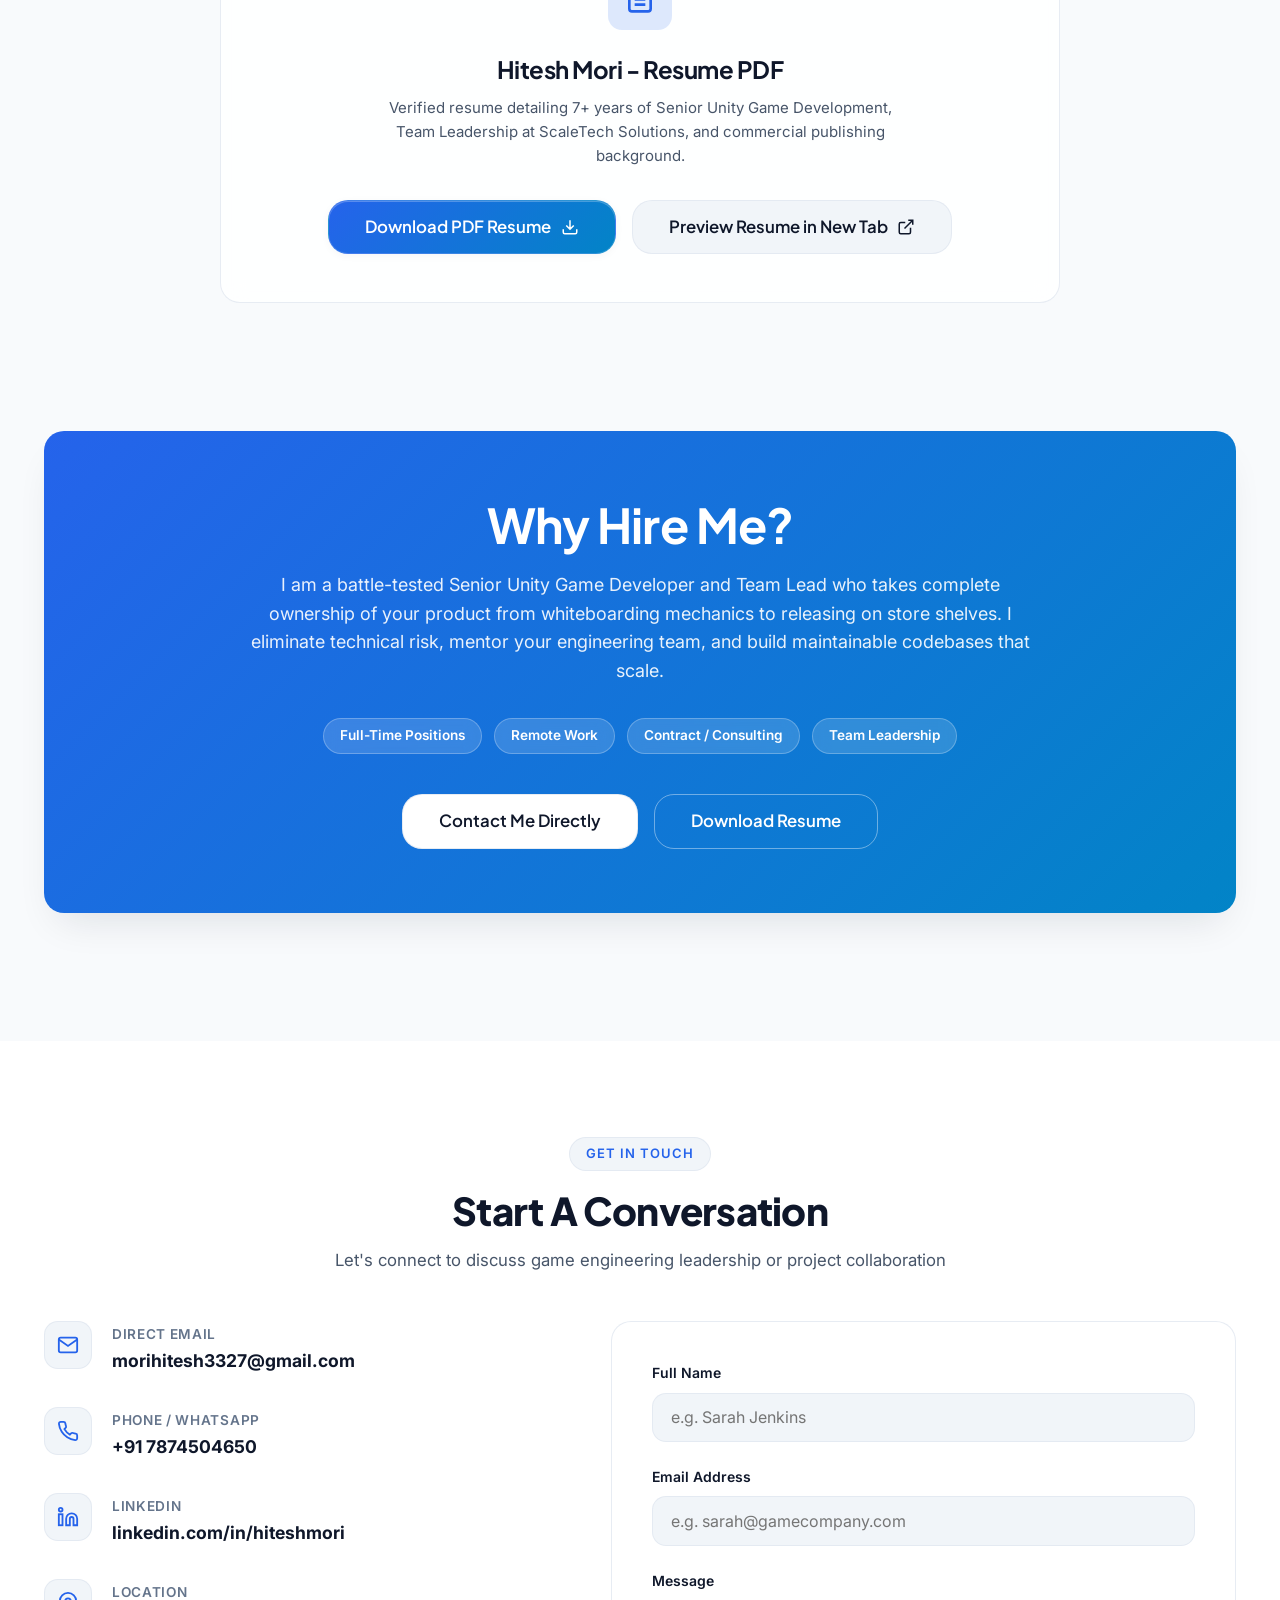
==== commit fd0423cc: "Added code to fix ui and overflow issues" ====
--- a/index.html
+++ b/index.html
@@ -30,7 +30,7 @@
   <link rel="apple-touch-icon" href="assets/images/hitesh_mori.jpg">
 
   <!-- Stylesheet -->
-  <link rel="stylesheet" href="assets/css/style.css?v=5">
+  <link rel="stylesheet" href="assets/css/style.css?v=6">
 
   <!-- Structured Data (JSON-LD) -->
   <script type="application/ld+json">
@@ -187,9 +187,13 @@
 
             <div class="hero__card-footer">
               <div class="hero__status-online">
-                <span class="hero__status-dot"></span> Open for Engineering Lead / Sr. Dev Roles
-              </div>
-              <span style="font-size:0.785rem;color:var(--text-subtle);">B.E. Computer Eng.</span>
+                <span class="hero__status-dot"></span>
+                <span>Open for Engineering Lead / Sr. Dev Roles</span>
+              </div>
+              <div class="hero__card-meta">
+                <span>🎓 B.E. Computer Engineering</span>
+                <span>• Full-Time / Remote</span>
+              </div>
             </div>
           </div>
         </div>
--- a/assets/css/style.css
+++ b/assets/css/style.css
@@ -3,19 +3,19 @@
 @import url('https://fonts.googleapis.com/css2?family=Inter:wght@300;400;500;600;700&family=Plus+Jakarta+Sans:wght@500;600;700;800&family=JetBrains+Mono:wght@400;500&display=swap');
 
 /* Base Styles */
-@import url('./base/variables.css?v=4');
-@import url('./base/reset.css?v=4');
+@import url('./base/variables.css?v=6');
+@import url('./base/reset.css?v=6');
 
 /* Layout Styles */
-@import url('./layouts/navbar.css?v=4');
-@import url('./layouts/footer.css?v=4');
+@import url('./layouts/navbar.css?v=6');
+@import url('./layouts/footer.css?v=6');
 
 /* Component Styles */
-@import url('./components/buttons.css?v=4');
-@import url('./components/hero.css?v=4');
-@import url('./components/cards.css?v=5');
-@import url('./components/workflow.css?v=5');
-@import url('./components/modal.css?v=5');
+@import url('./components/buttons.css?v=6');
+@import url('./components/hero.css?v=6');
+@import url('./components/cards.css?v=6');
+@import url('./components/workflow.css?v=6');
+@import url('./components/modal.css?v=6');
 
 /* Non-wrapping Section Headers & Titles */
 .section-header {
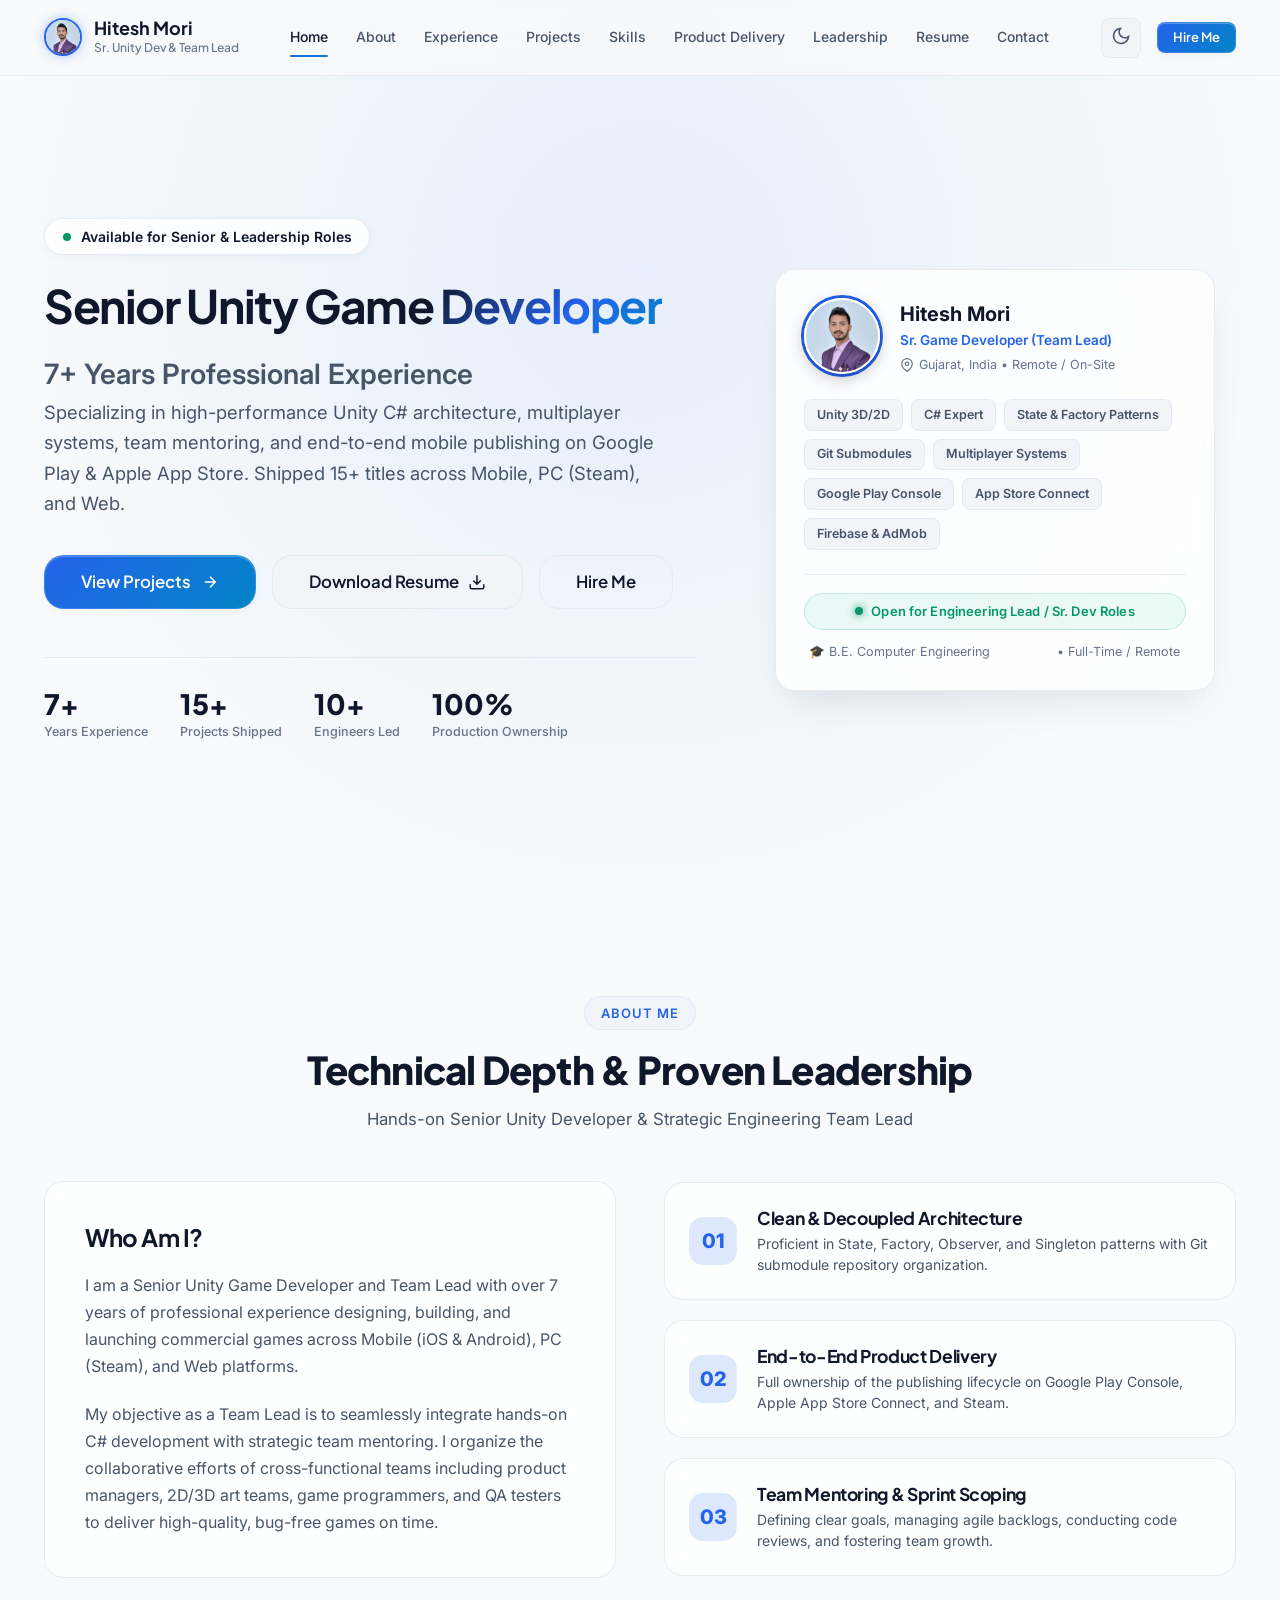
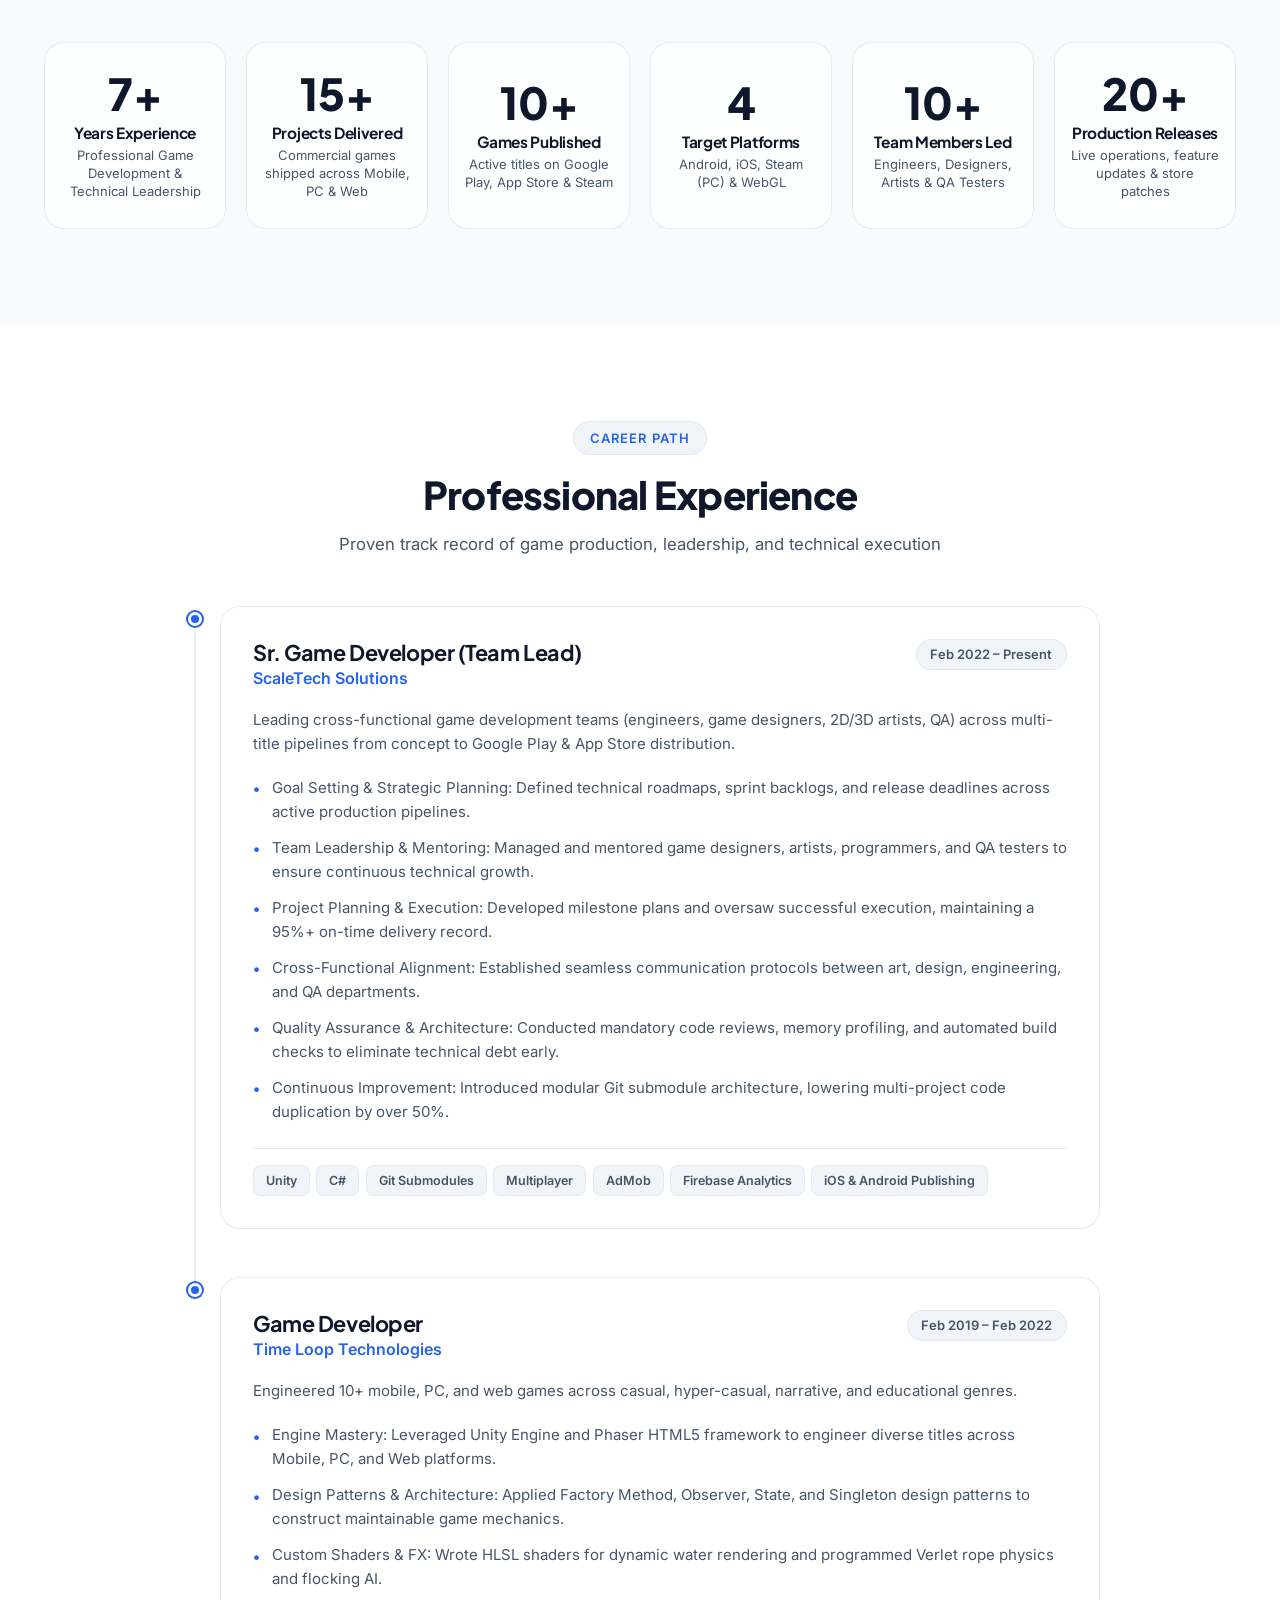
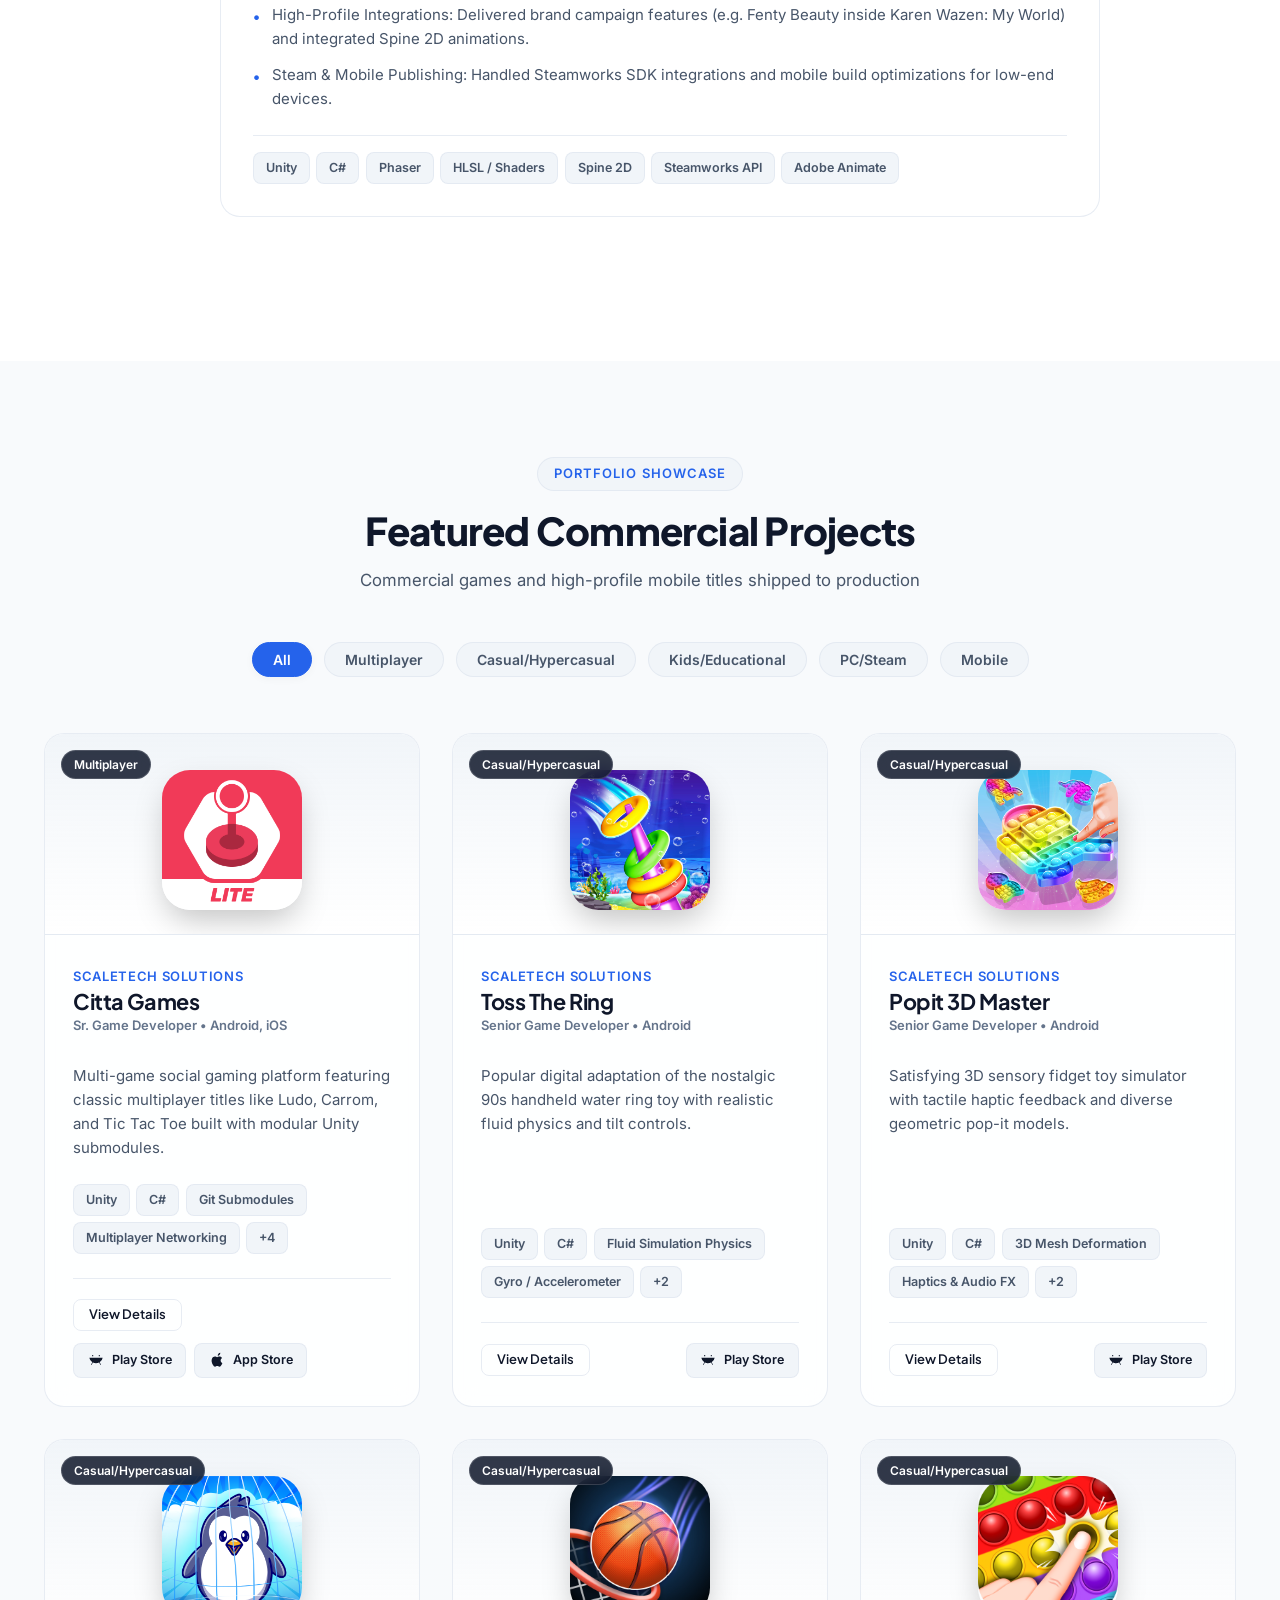
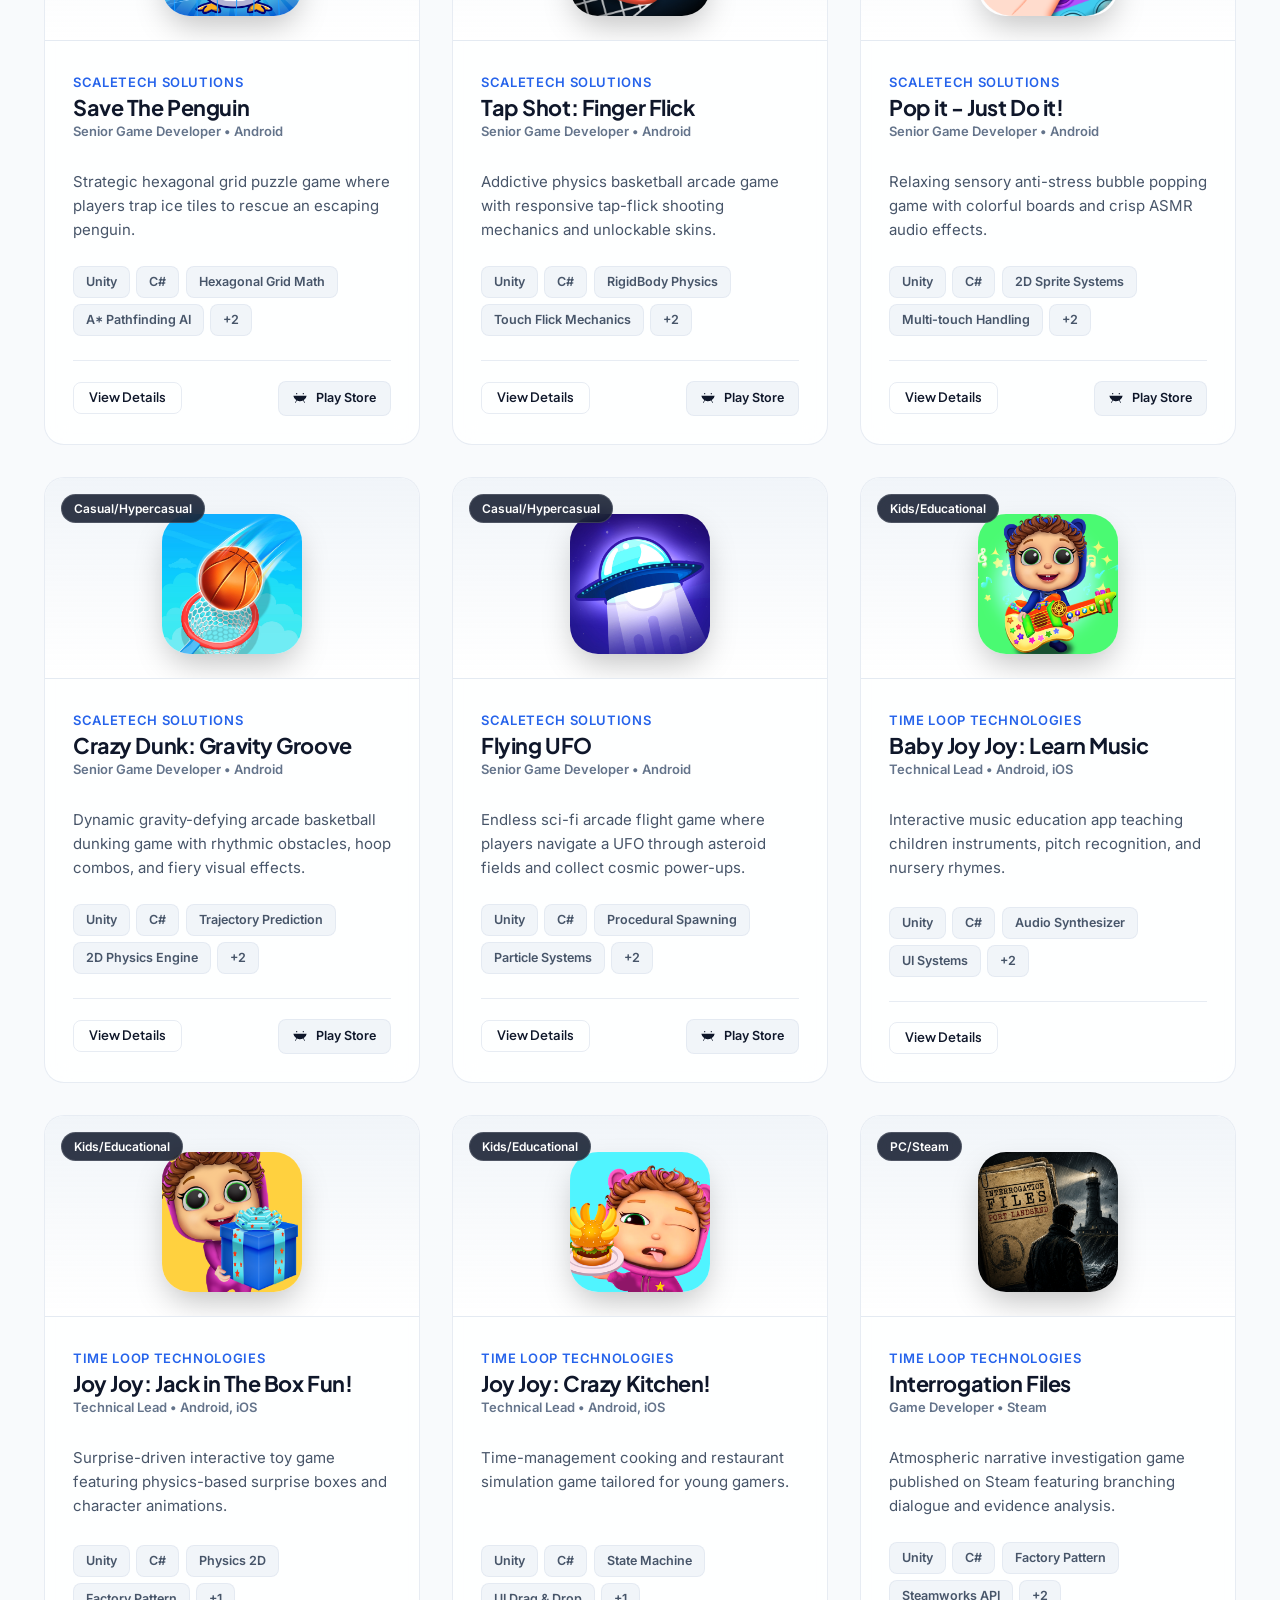
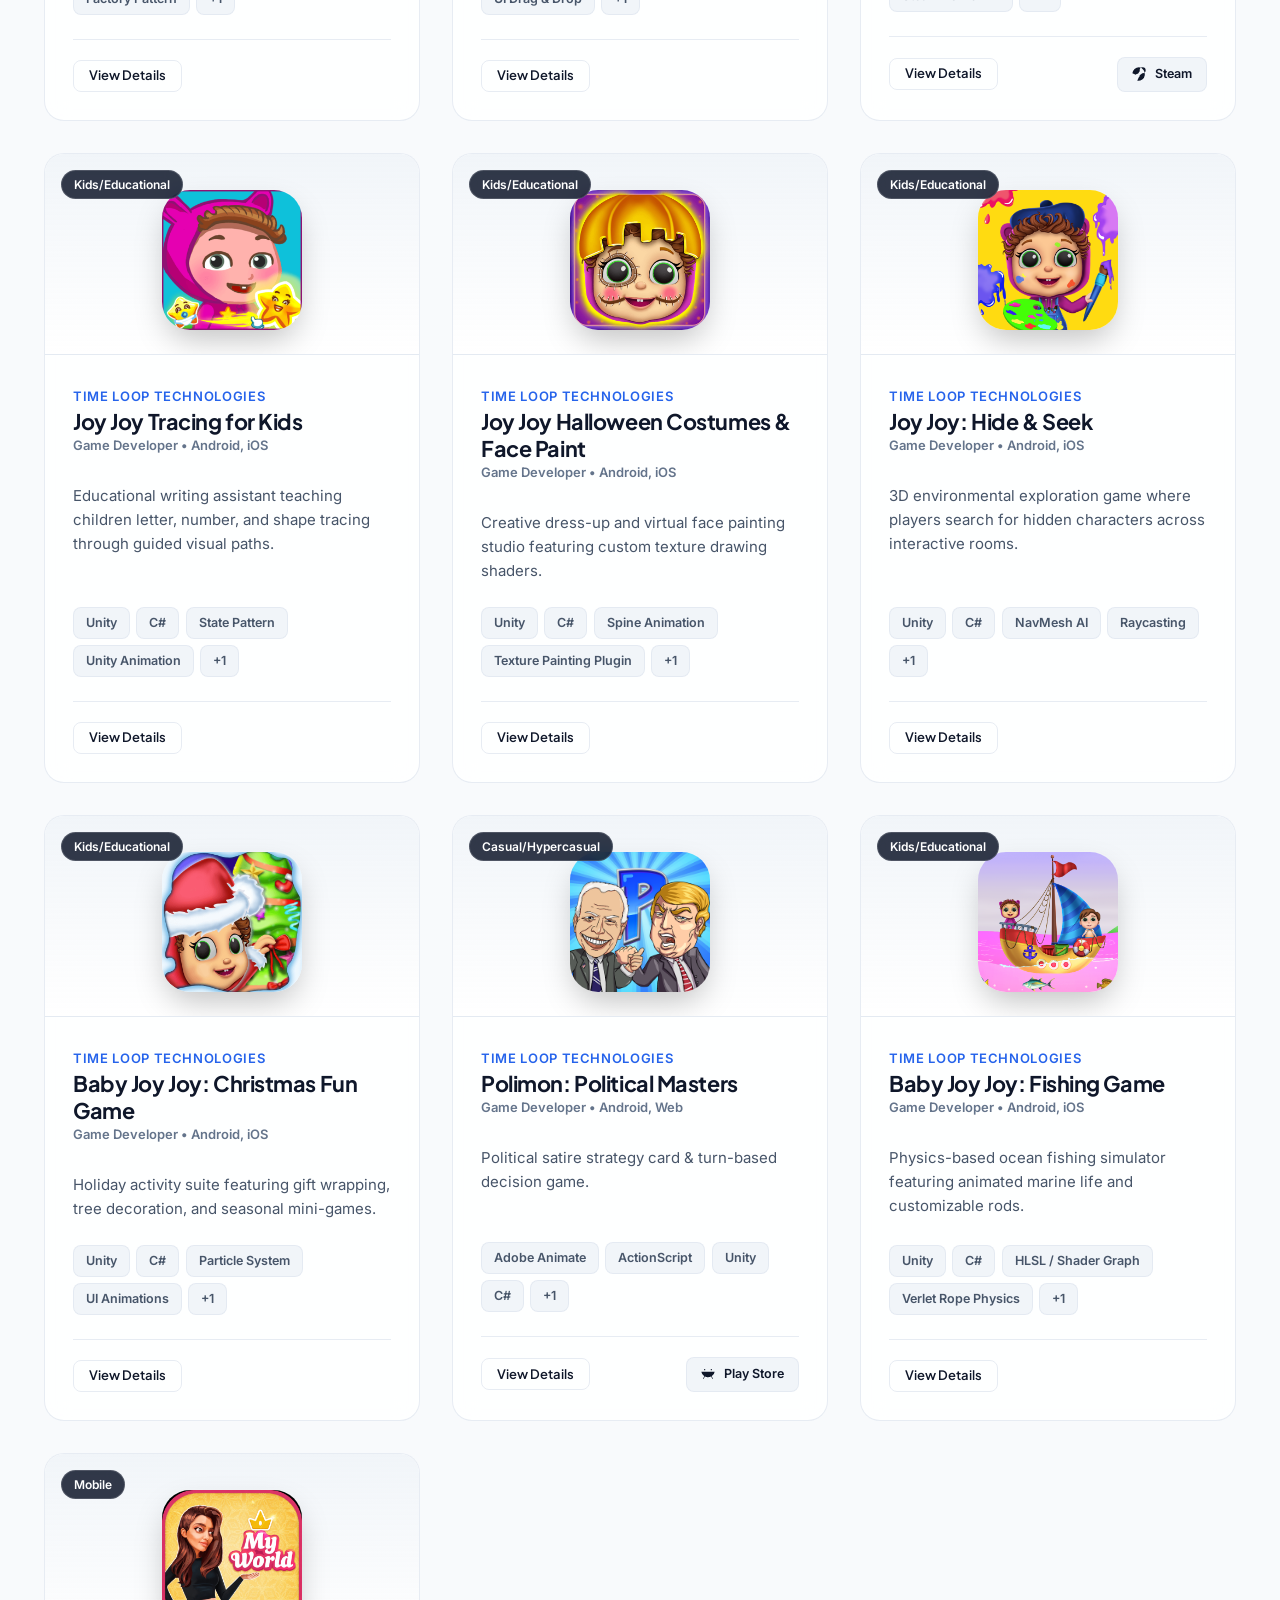
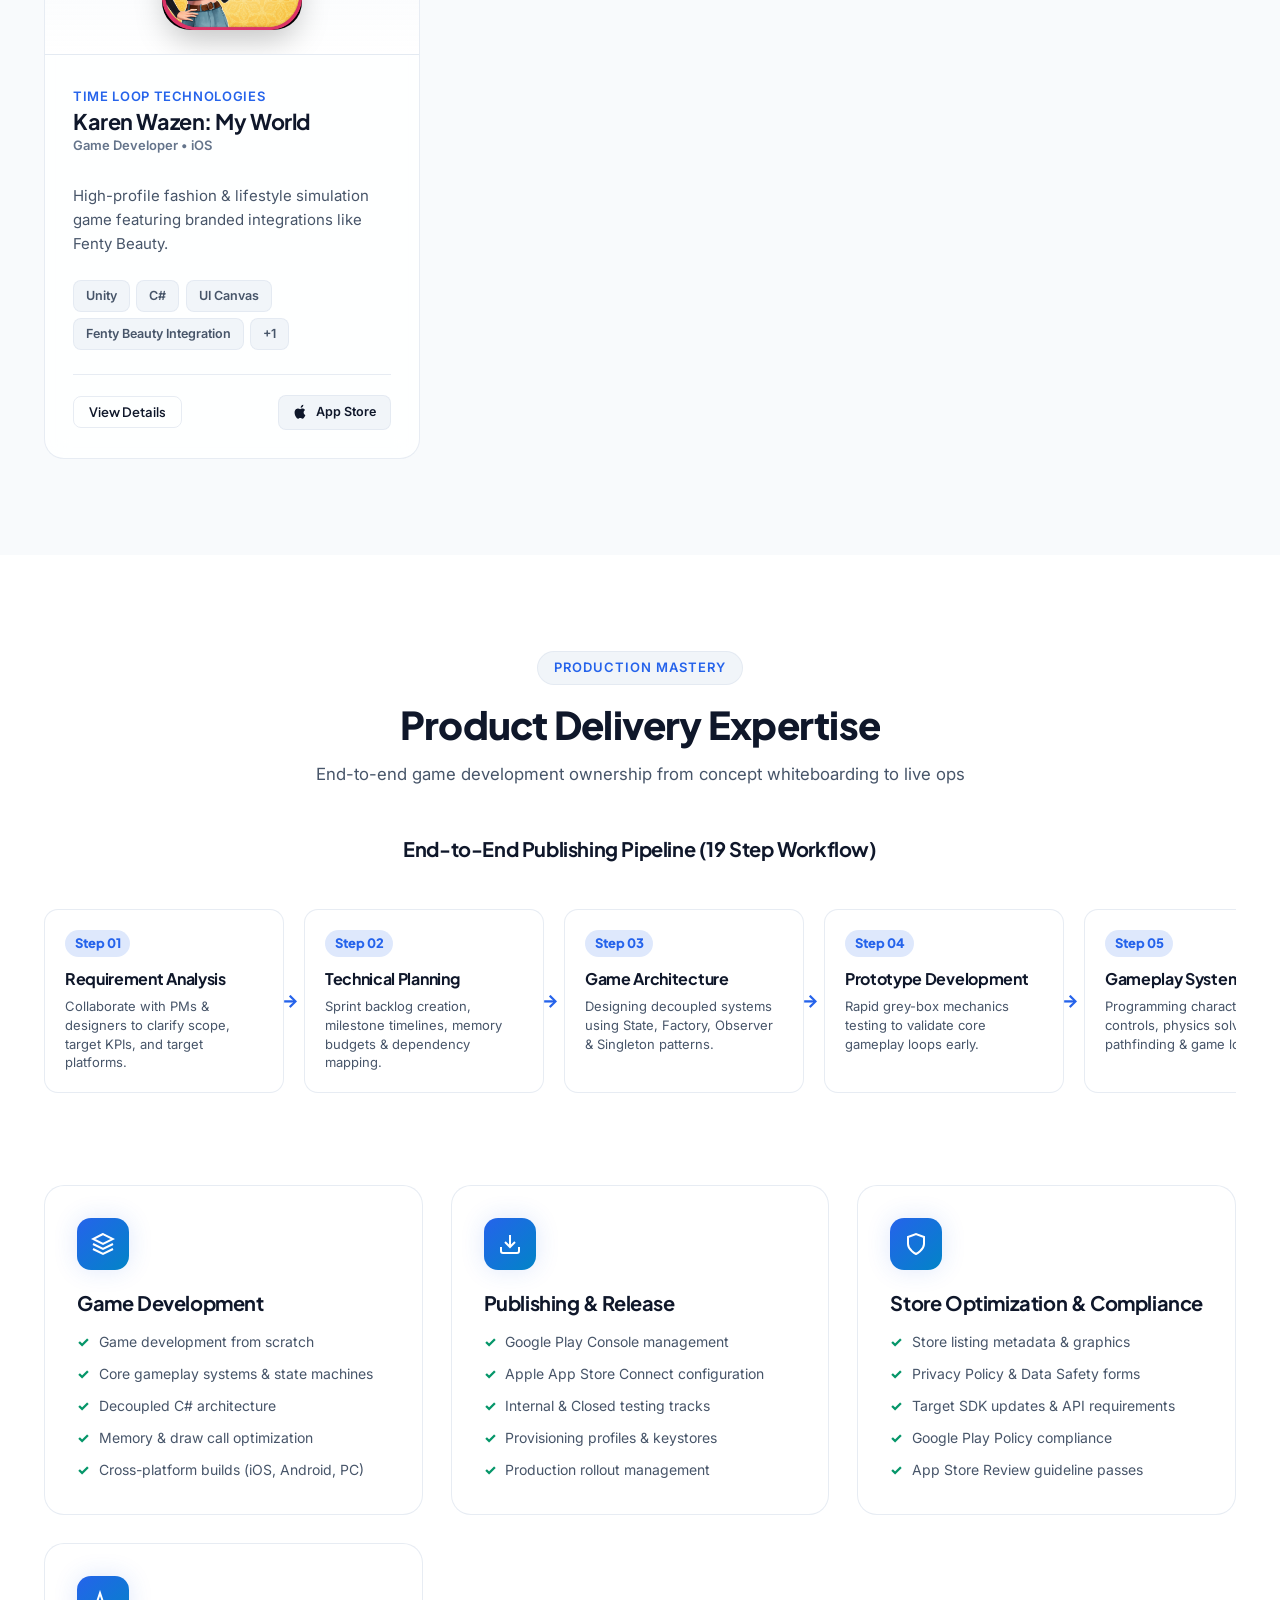
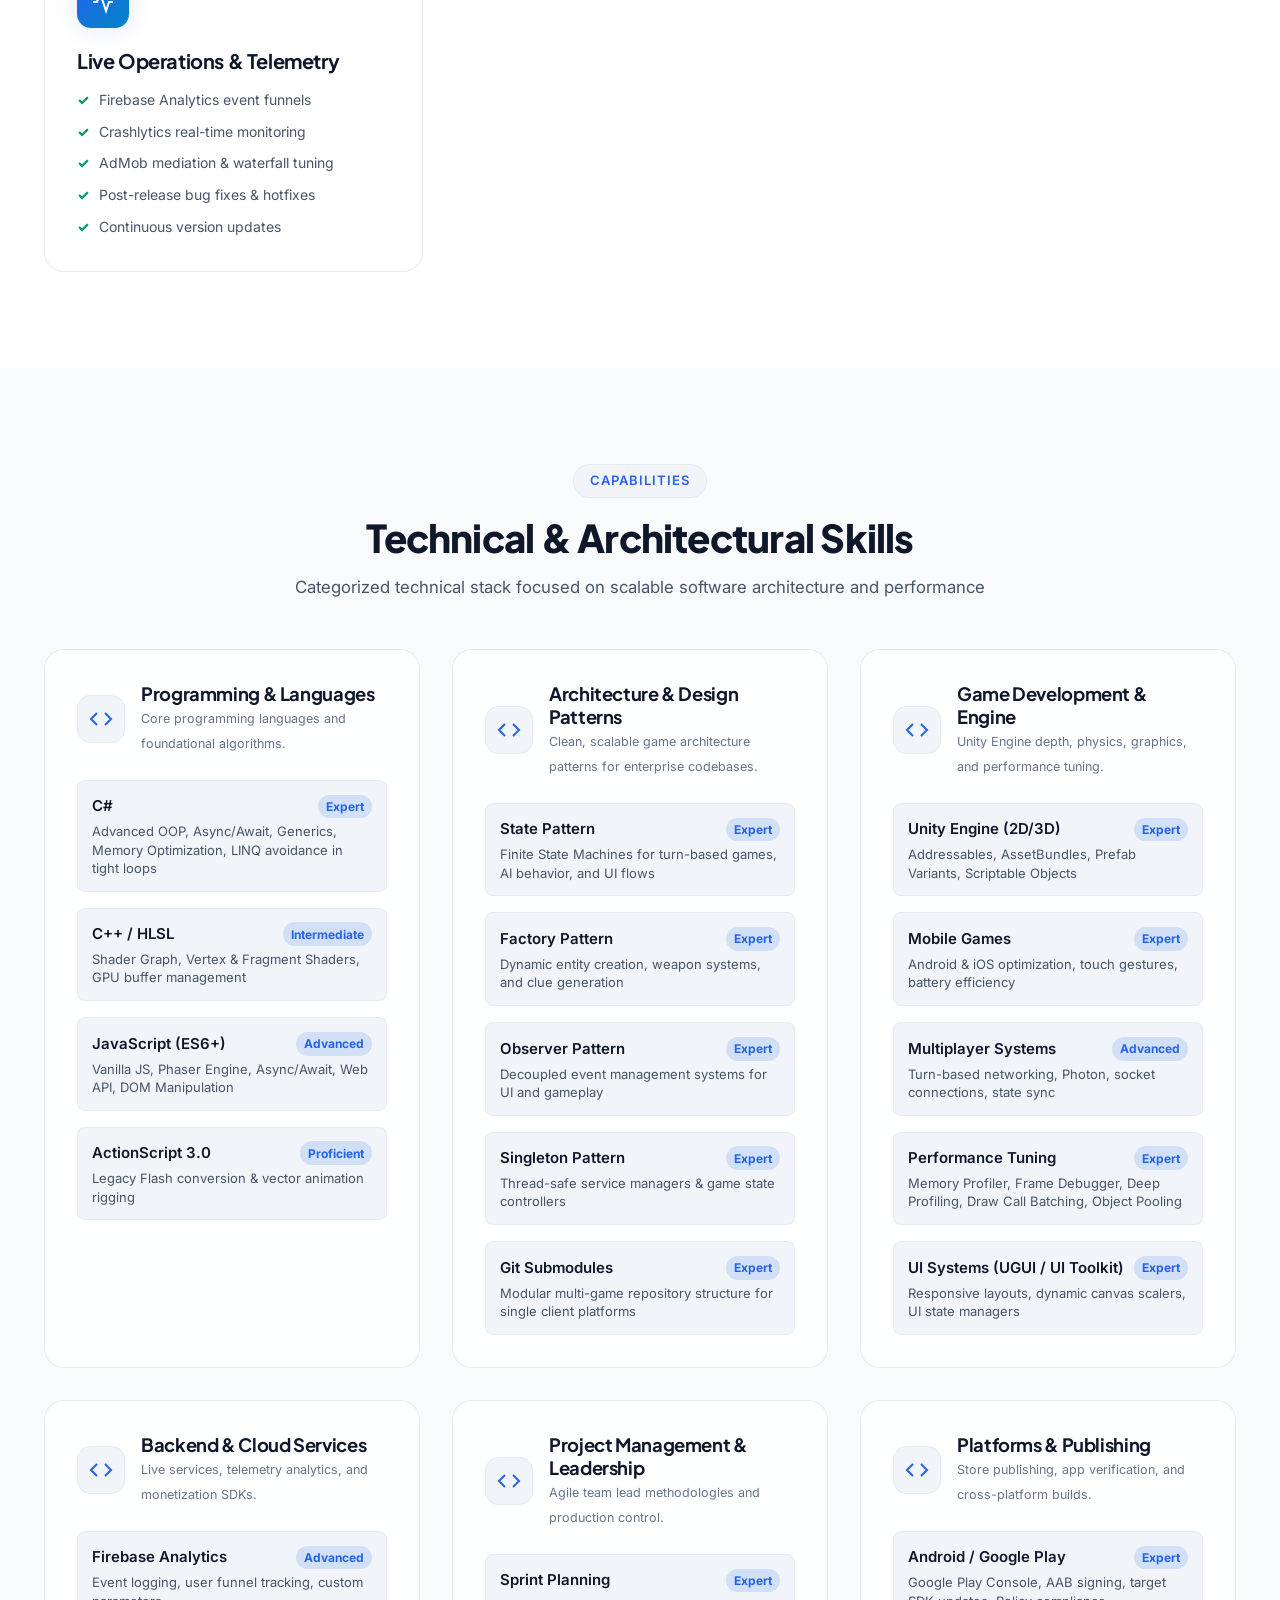
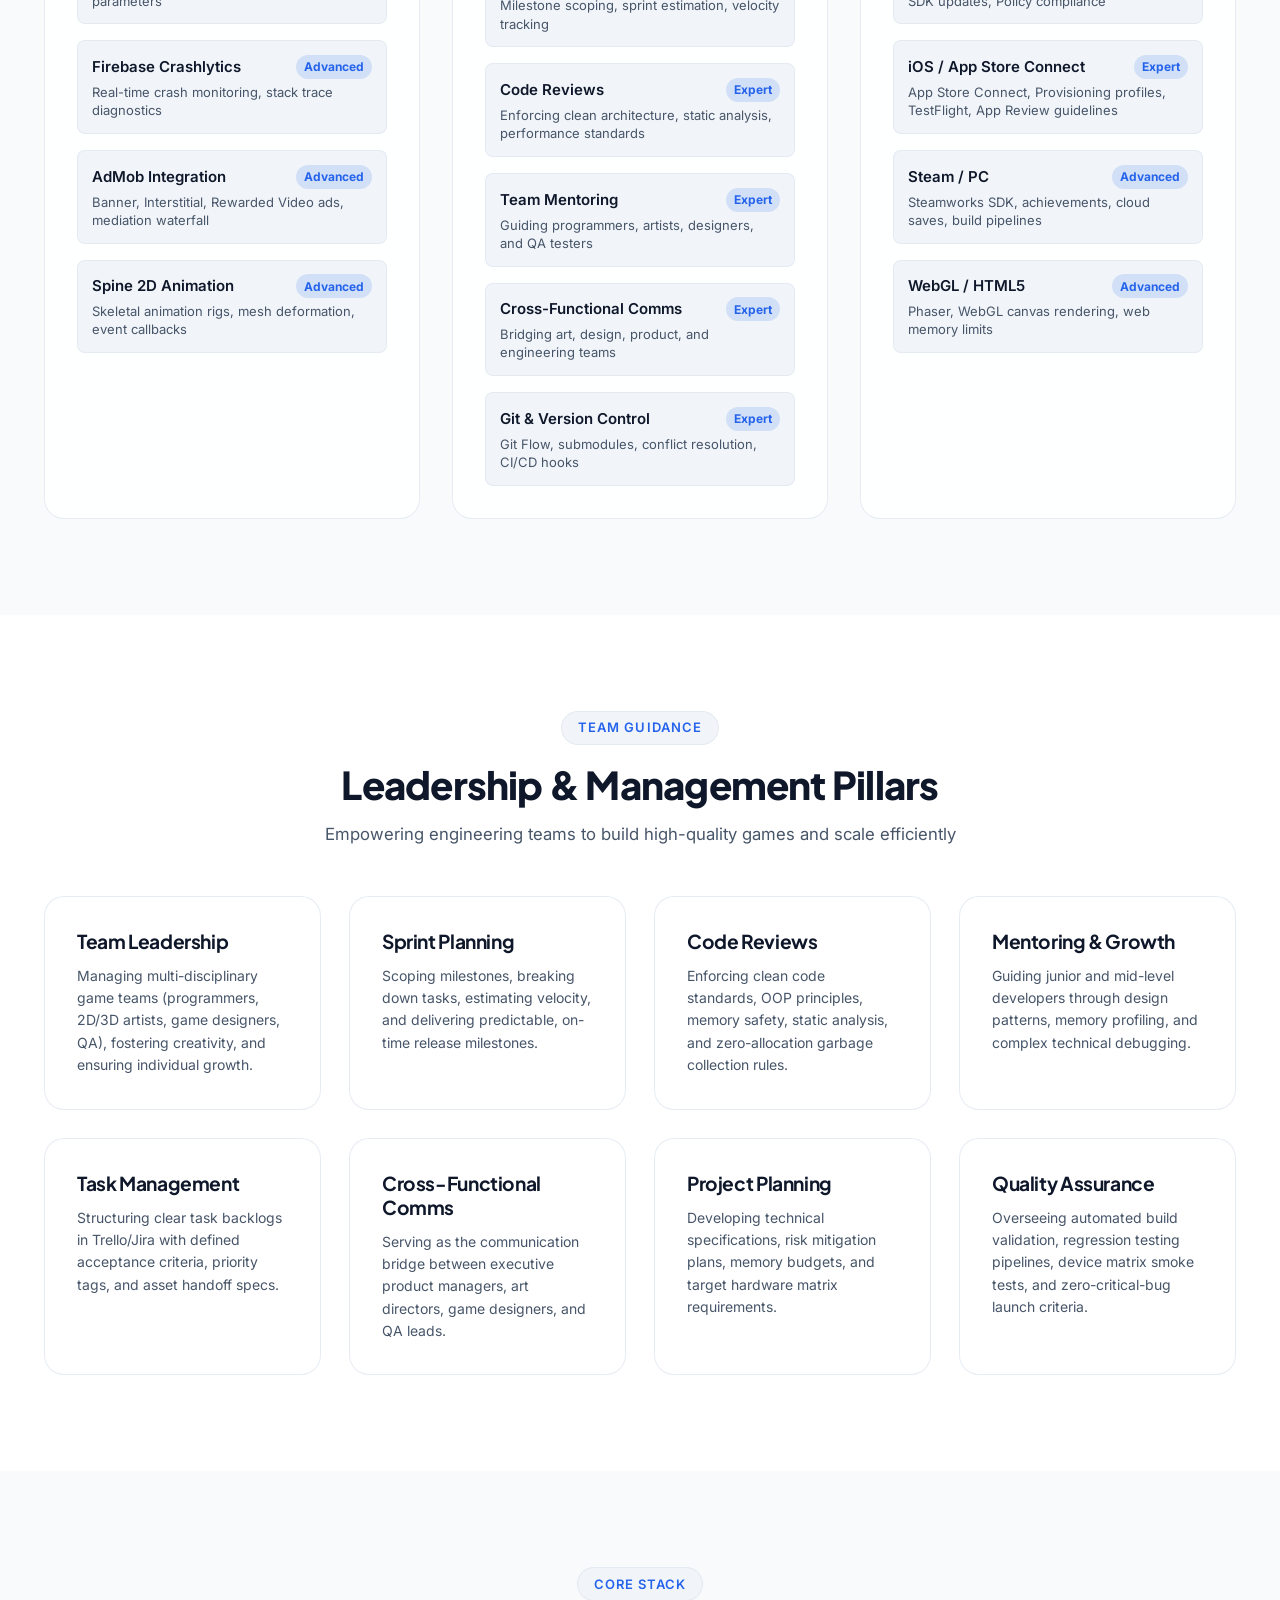
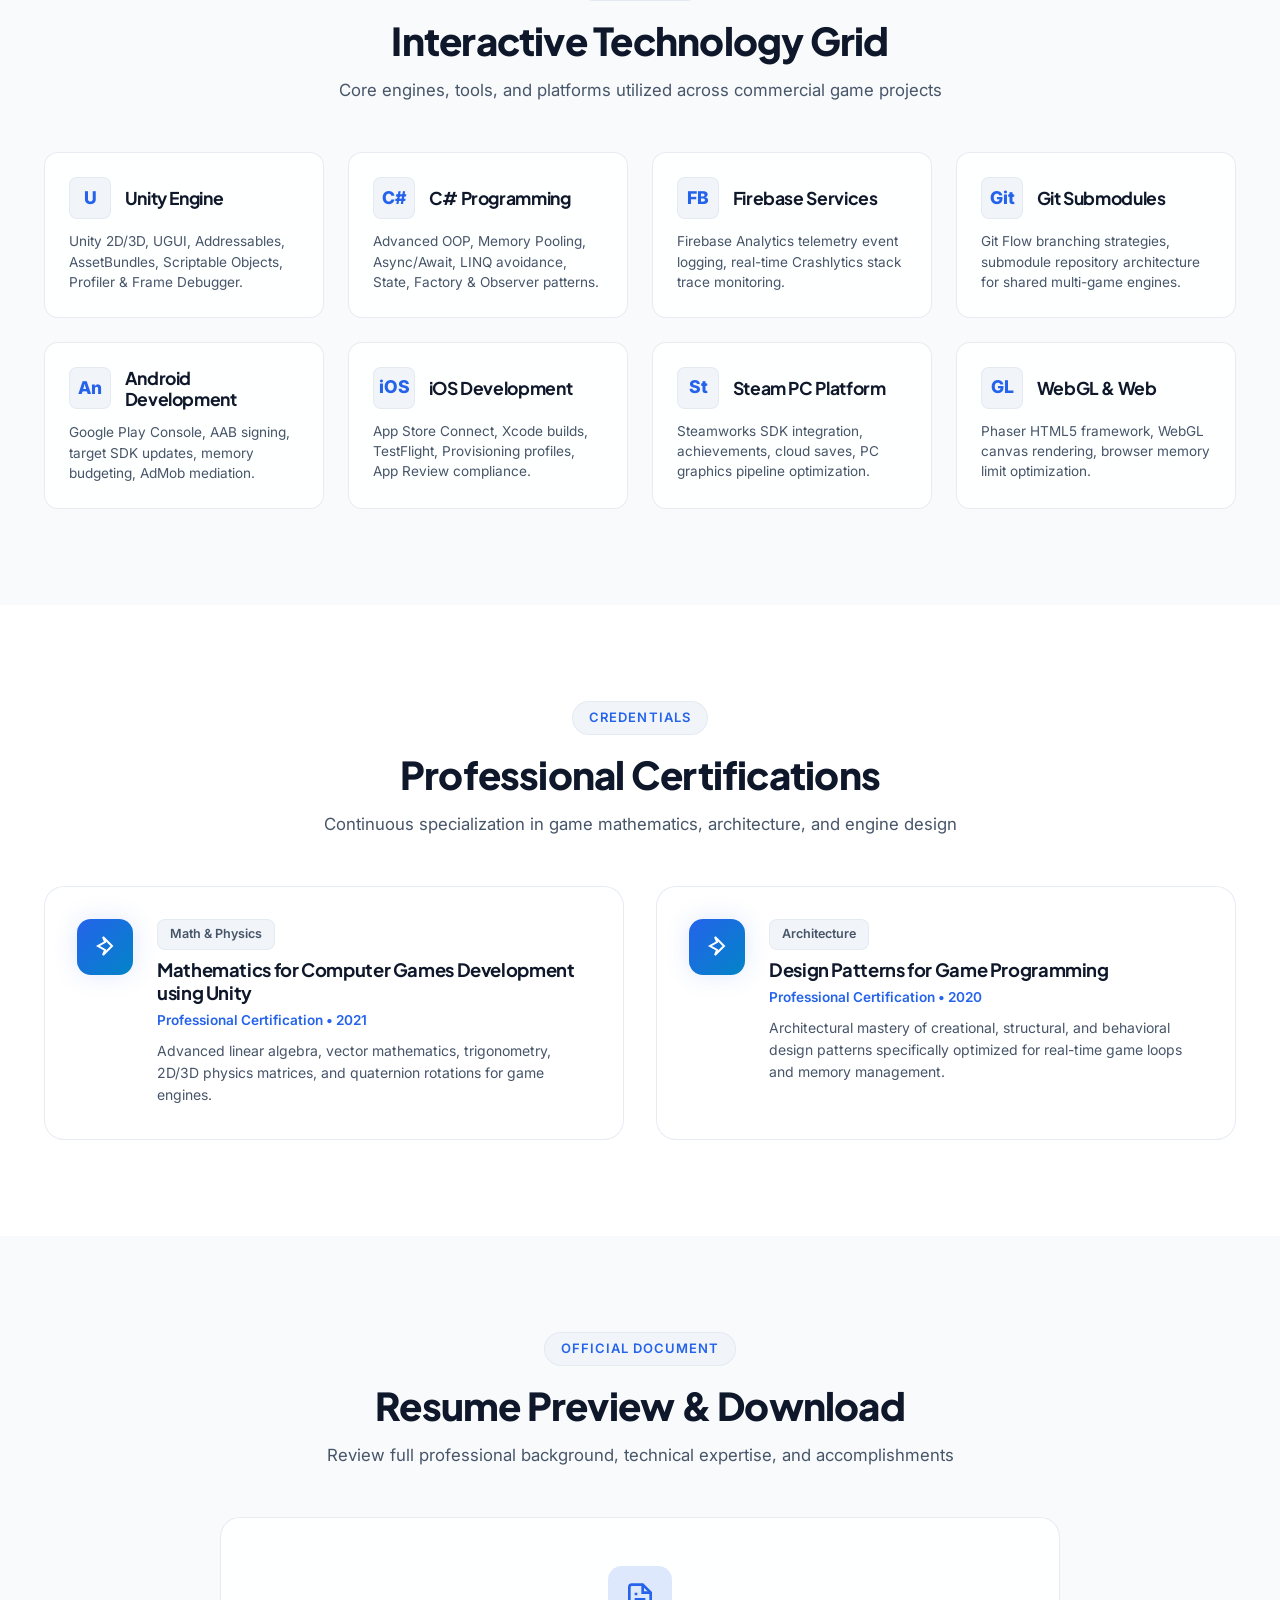
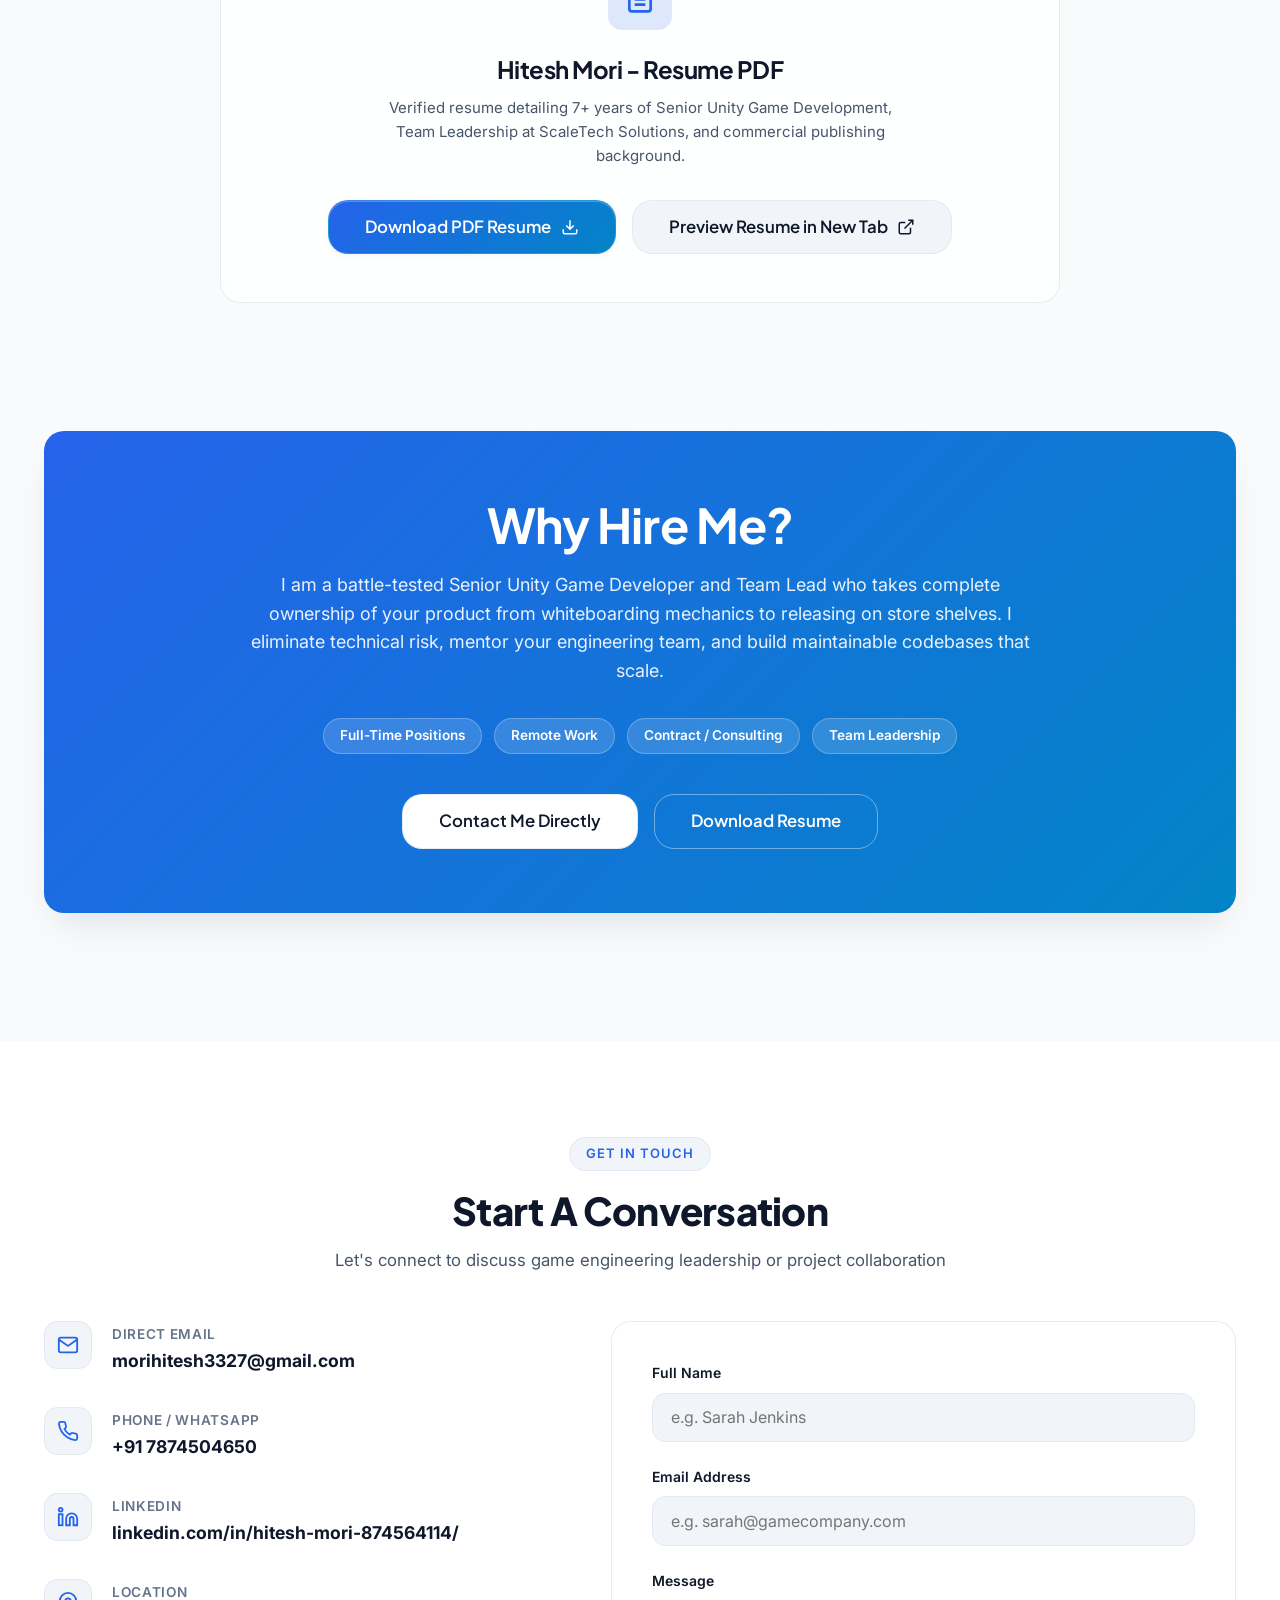
==== commit 0b52c204: "changed github page and linkedin profile link" ====
--- a/index.html
+++ b/index.html
@@ -47,8 +47,8 @@
     "telephone": "+91 7874504650",
     "url": "https://hiteshmori.dev/",
     "sameAs": [
-      "https://github.com/morihitesh",
-      "https://linkedin.com/in/hiteshmori"
+      "https://github.com/hitesh276",
+      "https://www.linkedin.com/in/hitesh-mori-874564114/"
     ],
     "knowsAbout": [
       "Unity Game Engine",
@@ -651,7 +651,7 @@
               <div>
                 <span class="contact-item__title">LinkedIn</span>
                 <div class="contact-item__value">
-                  <a href="https://linkedin.com/in/hiteshmori" target="_blank" rel="noopener" style="color:inherit;">linkedin.com/in/hiteshmori</a>
+                  <a href="https://www.linkedin.com/in/hitesh-mori-874564114/" target="_blank" rel="noopener" style="color:inherit;">linkedin.com/in/hitesh-mori-874564114/</a>
                 </div>
               </div>
             </div>
@@ -662,7 +662,7 @@
               </div>
               <div>
                 <span class="contact-item__title">Location</span>
-                <div class="contact-item__value">Dhrangadhra, Gujarat, India</div>
+                <div class="contact-item__value">Ahmedabad, Gujarat, India</div>
               </div>
             </div>
           </div>
@@ -740,10 +740,10 @@
       <div class="footer__bottom">
         <span>&copy; 2026 Hitesh Mori. All Rights Reserved. Built with modern Vanilla JS & CSS.</span>
         <div class="footer__socials">
-          <a href="https://github.com/morihitesh" target="_blank" rel="noopener" class="footer__social-icon" aria-label="GitHub Profile">
+          <a href="https://github.com/hitesh276" target="_blank" rel="noopener" class="footer__social-icon" aria-label="GitHub Profile">
             <svg viewBox="0 0 24 24"><path d="M12 0C5.37 0 0 5.37 0 12c0 5.31 3.435 9.795 8.205 11.385.6.105.825-.255.825-.57 0-.285-.015-1.23-.015-2.235-3.015.555-3.795-.735-4.035-1.41-.135-.345-.72-1.41-1.23-1.695-.42-.225-1.02-.78-.015-.795.945-.015 1.62.87 1.845 1.23 1.08 1.815 2.805 1.305 3.495.99.105-.78.42-1.305.765-1.605-2.67-.3-5.46-1.335-5.46-5.925 0-1.305.465-2.385 1.23-3.225-.12-.3-.54-1.53.12-3.18 0 0 1.005-.315 3.3 1.23.96-.27 1.98-.405 3-.405s2.04.135 3 .405c2.295-1.56 3.3-1.23 3.3-1.23.66 1.65.24 2.88.12 3.18.765.84 1.23 1.905 1.23 3.225 0 4.605-2.805 5.625-5.475 5.925.435.375.81 1.095.81 2.22 0 1.605-.015 2.895-.015 3.3 0 .315.225.69.825.57A12.02 12.02 0 0024 12c0-6.63-5.37-12-12-12z"/></svg>
           </a>
-          <a href="https://linkedin.com/in/hiteshmori" target="_blank" rel="noopener" class="footer__social-icon" aria-label="LinkedIn Profile">
+          <a href="https://www.linkedin.com/in/hitesh-mori-874564114/" target="_blank" rel="noopener" class="footer__social-icon" aria-label="LinkedIn Profile">
             <svg viewBox="0 0 24 24"><path d="M19 3a2 2 0 0 1 2 2v14a2 2 0 0 1-2 2H5a2 2 0 0 1-2-2V5a2 2 0 0 1 2-2h14m-.5 15.5v-5.3a3.26 3.26 0 0 0-3.26-3.26c-.85 0-1.84.52-2.28 1.3v-1.11h-2.79v8.37h2.79v-4.93c0-.77.62-1.4 1.39-1.4a1.4 1.4 0 0 1 1.4 1.4v4.93h2.75M6.46 10.9v8.37H9.25V10.9H6.46M7.86 6.7a1.62 1.62 0 1 0 0 3.24 1.62 1.62 0 0 0 0-3.24z"/></svg>
           </a>
         </div>
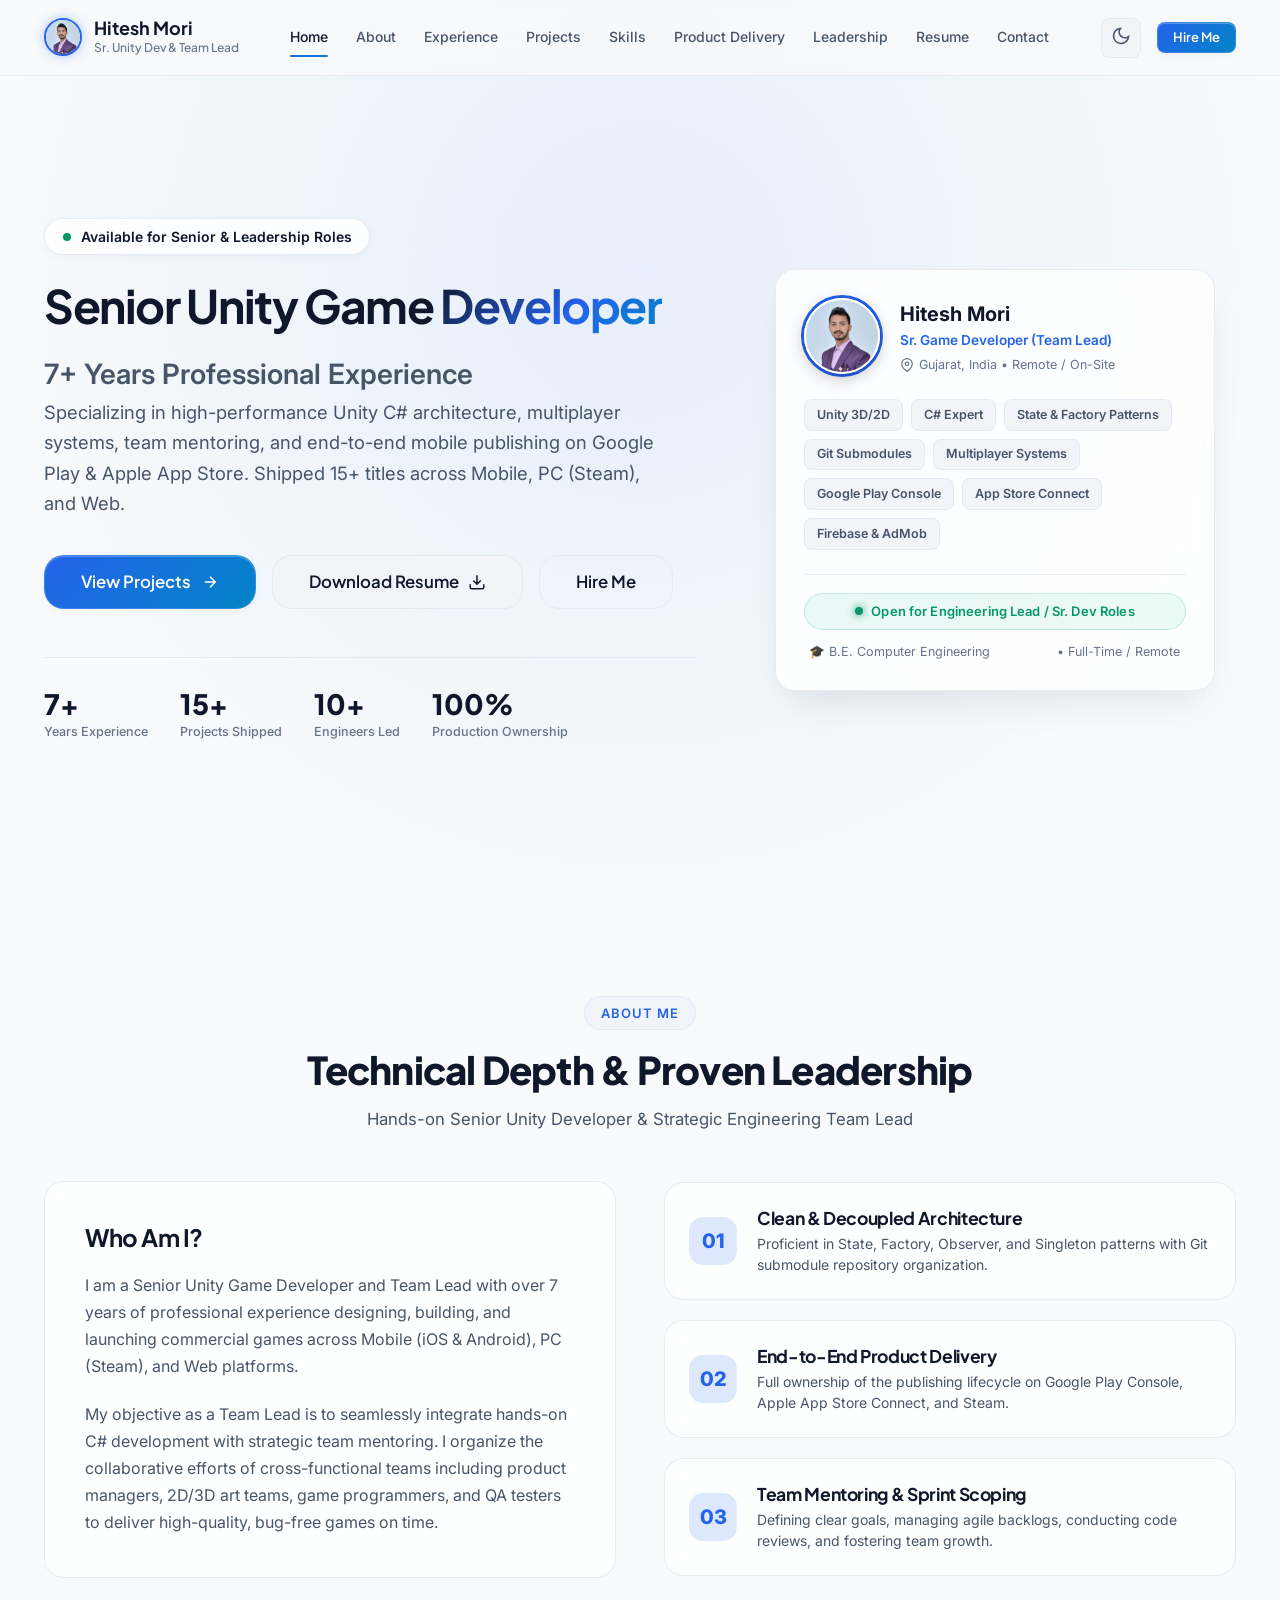
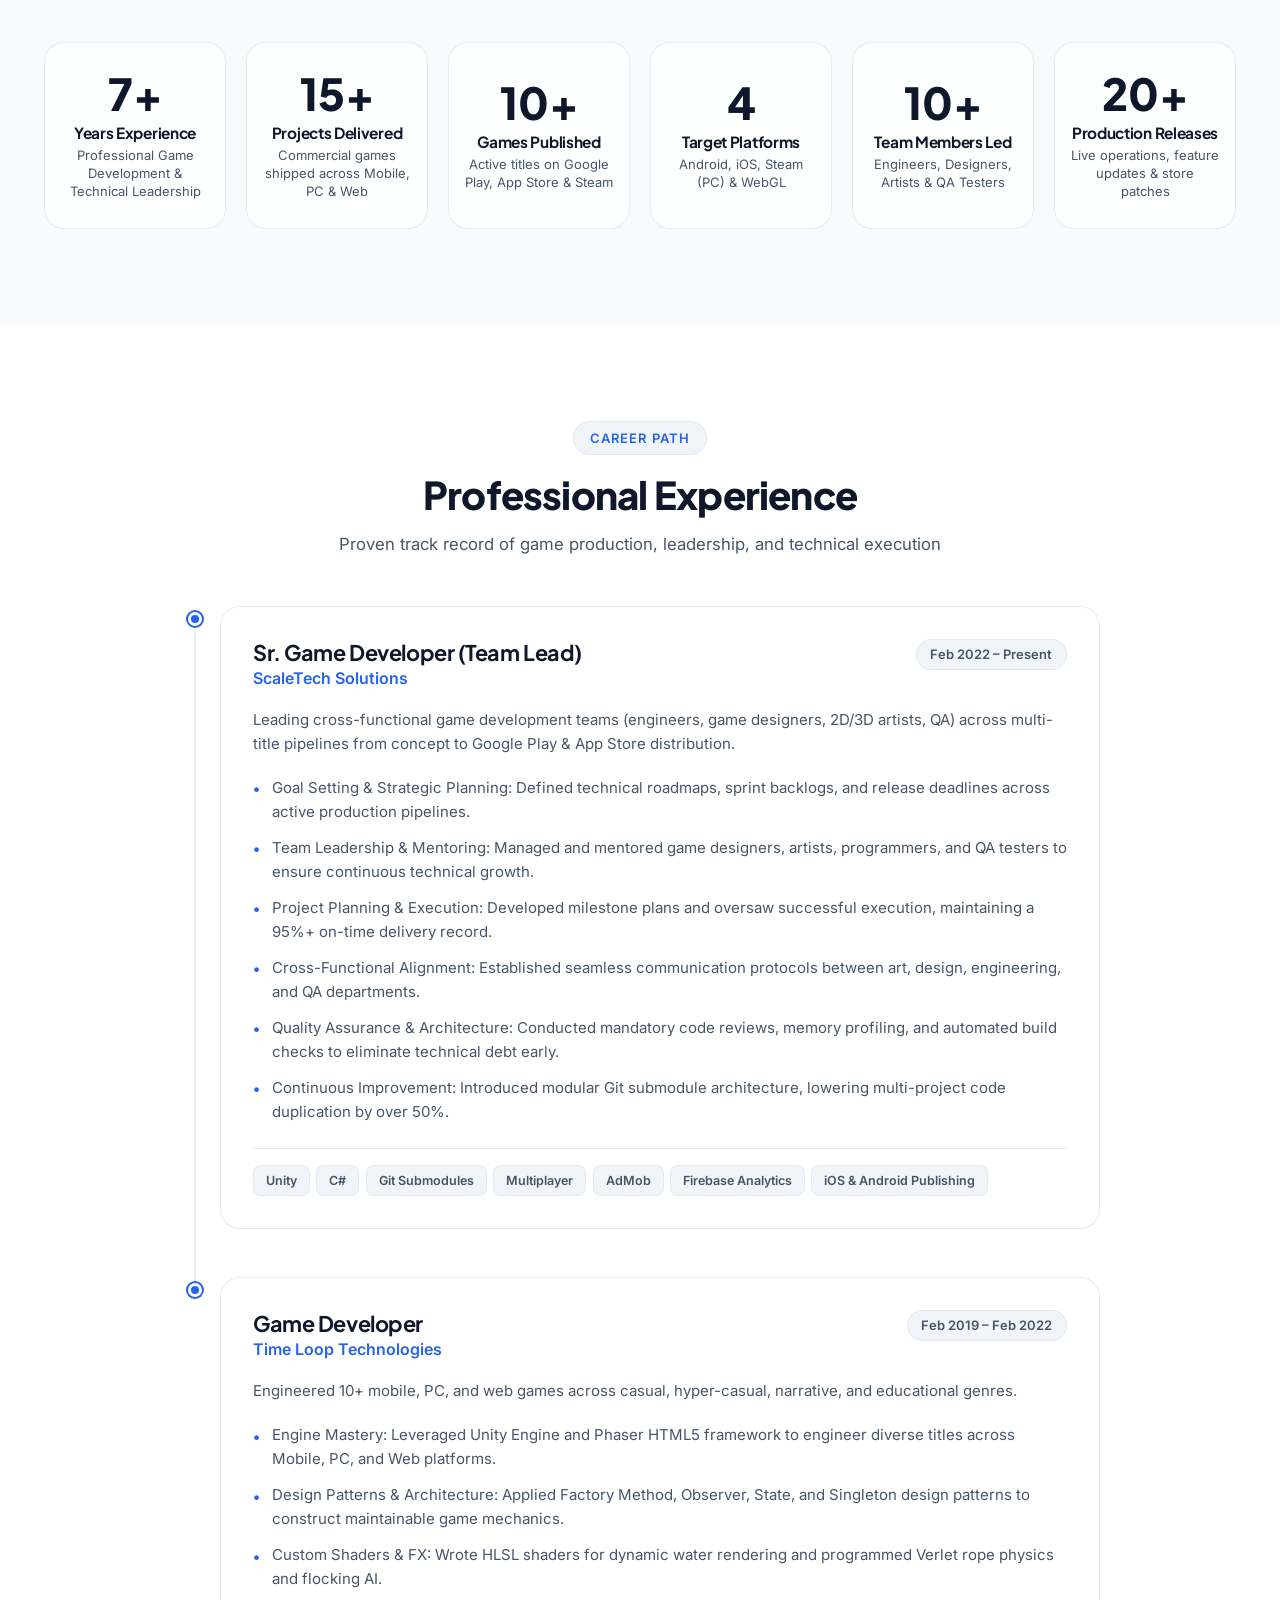
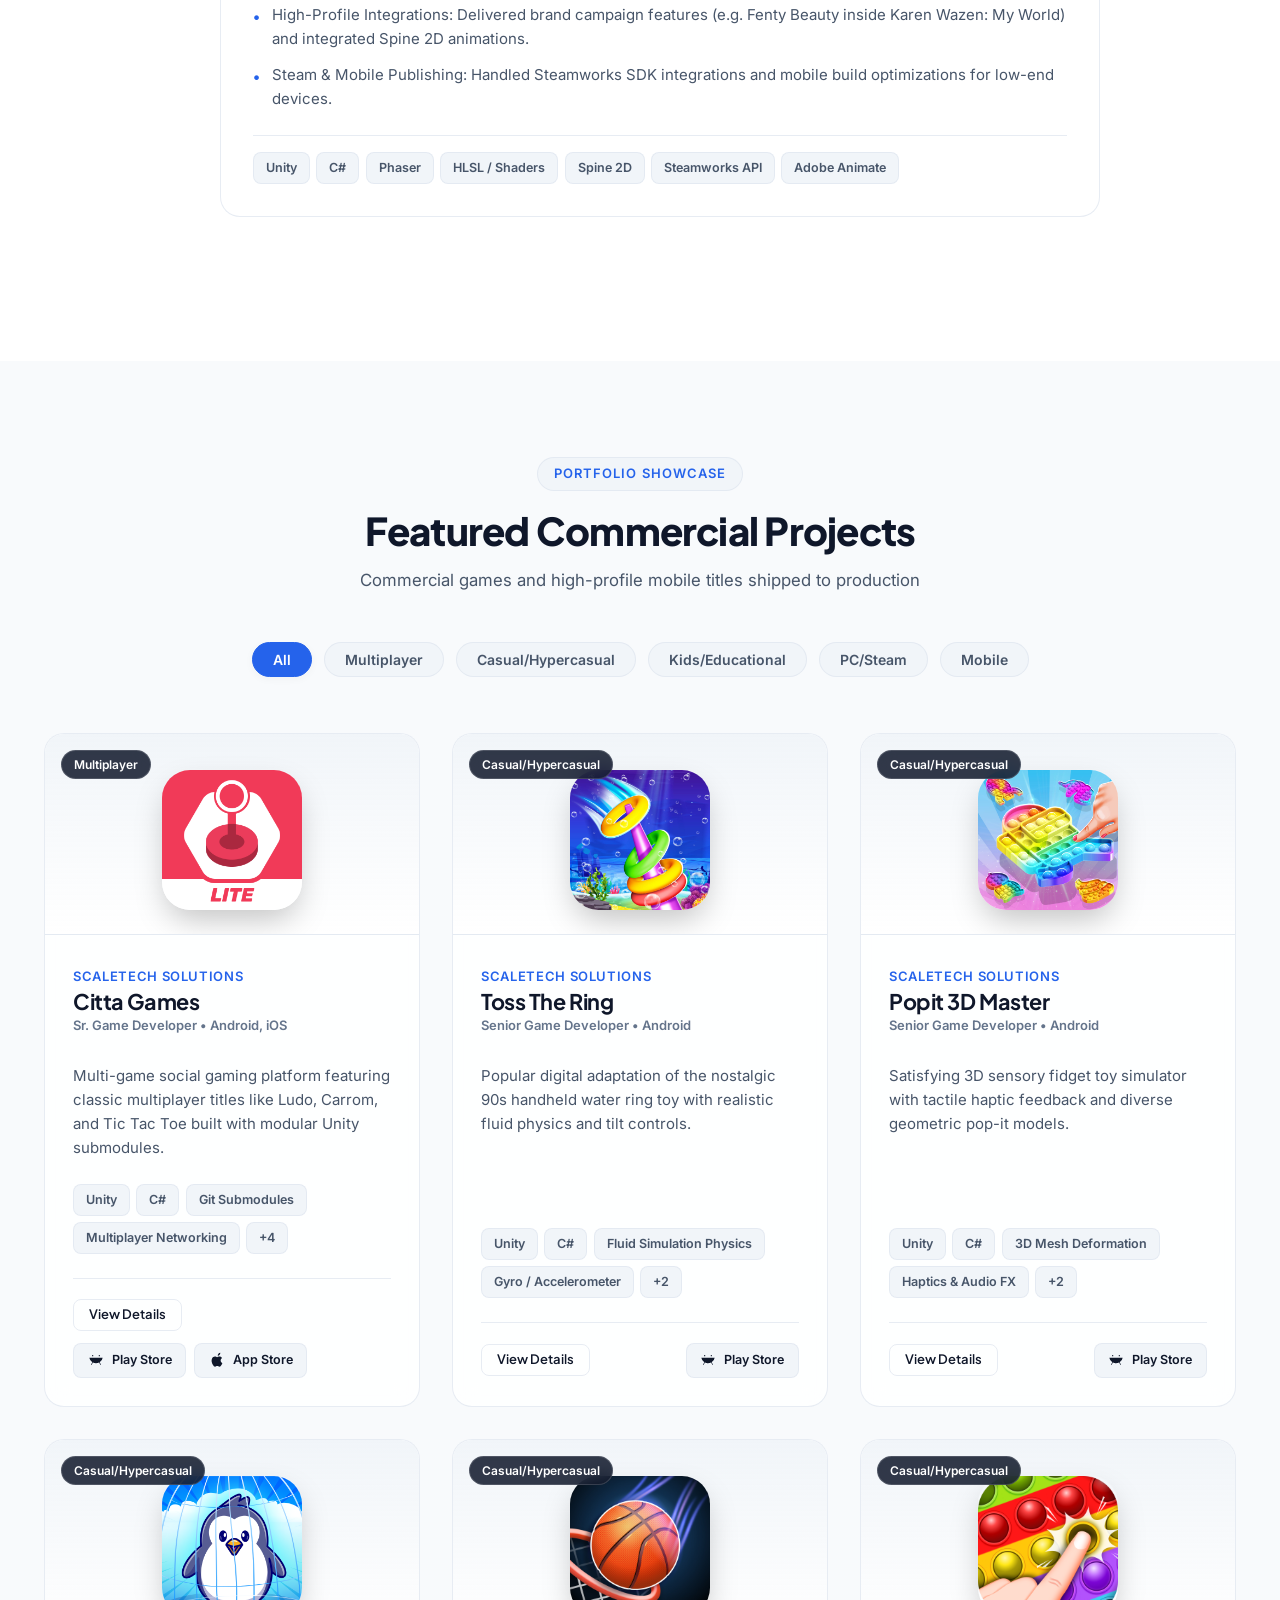
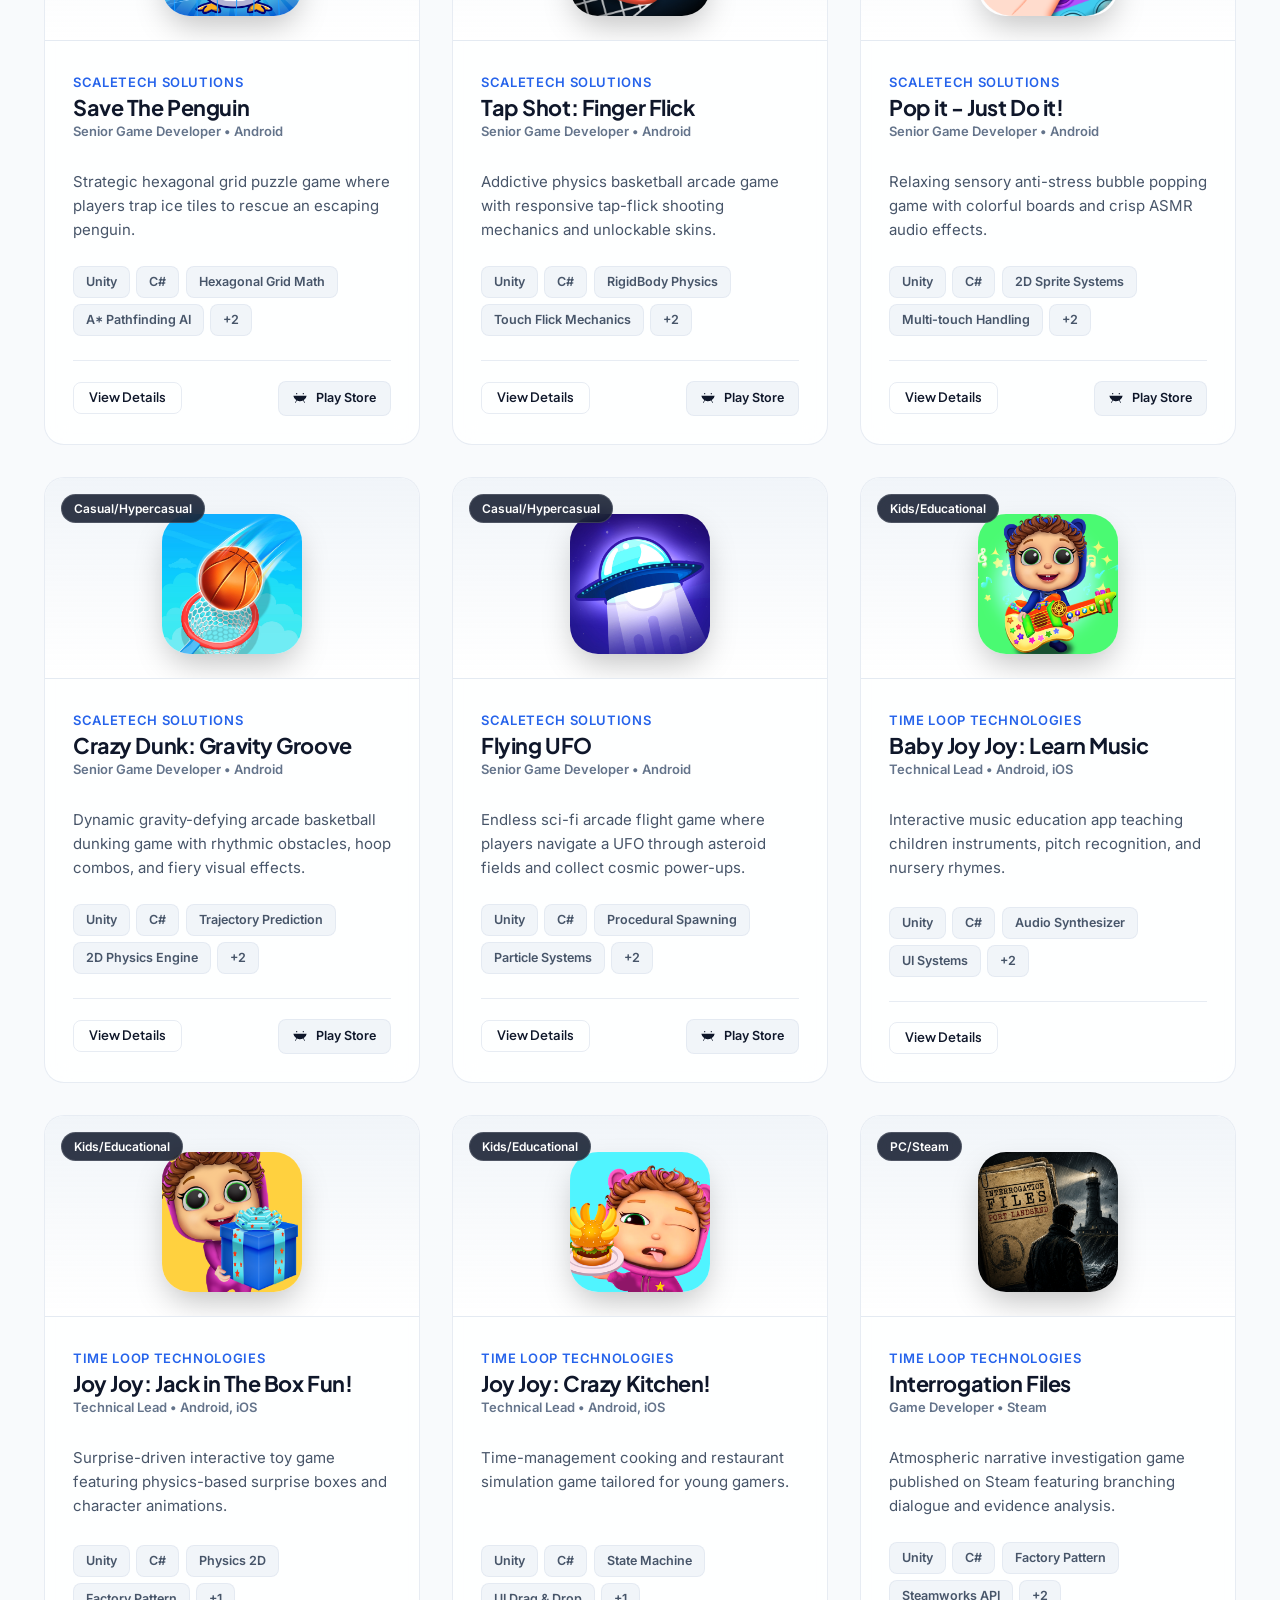
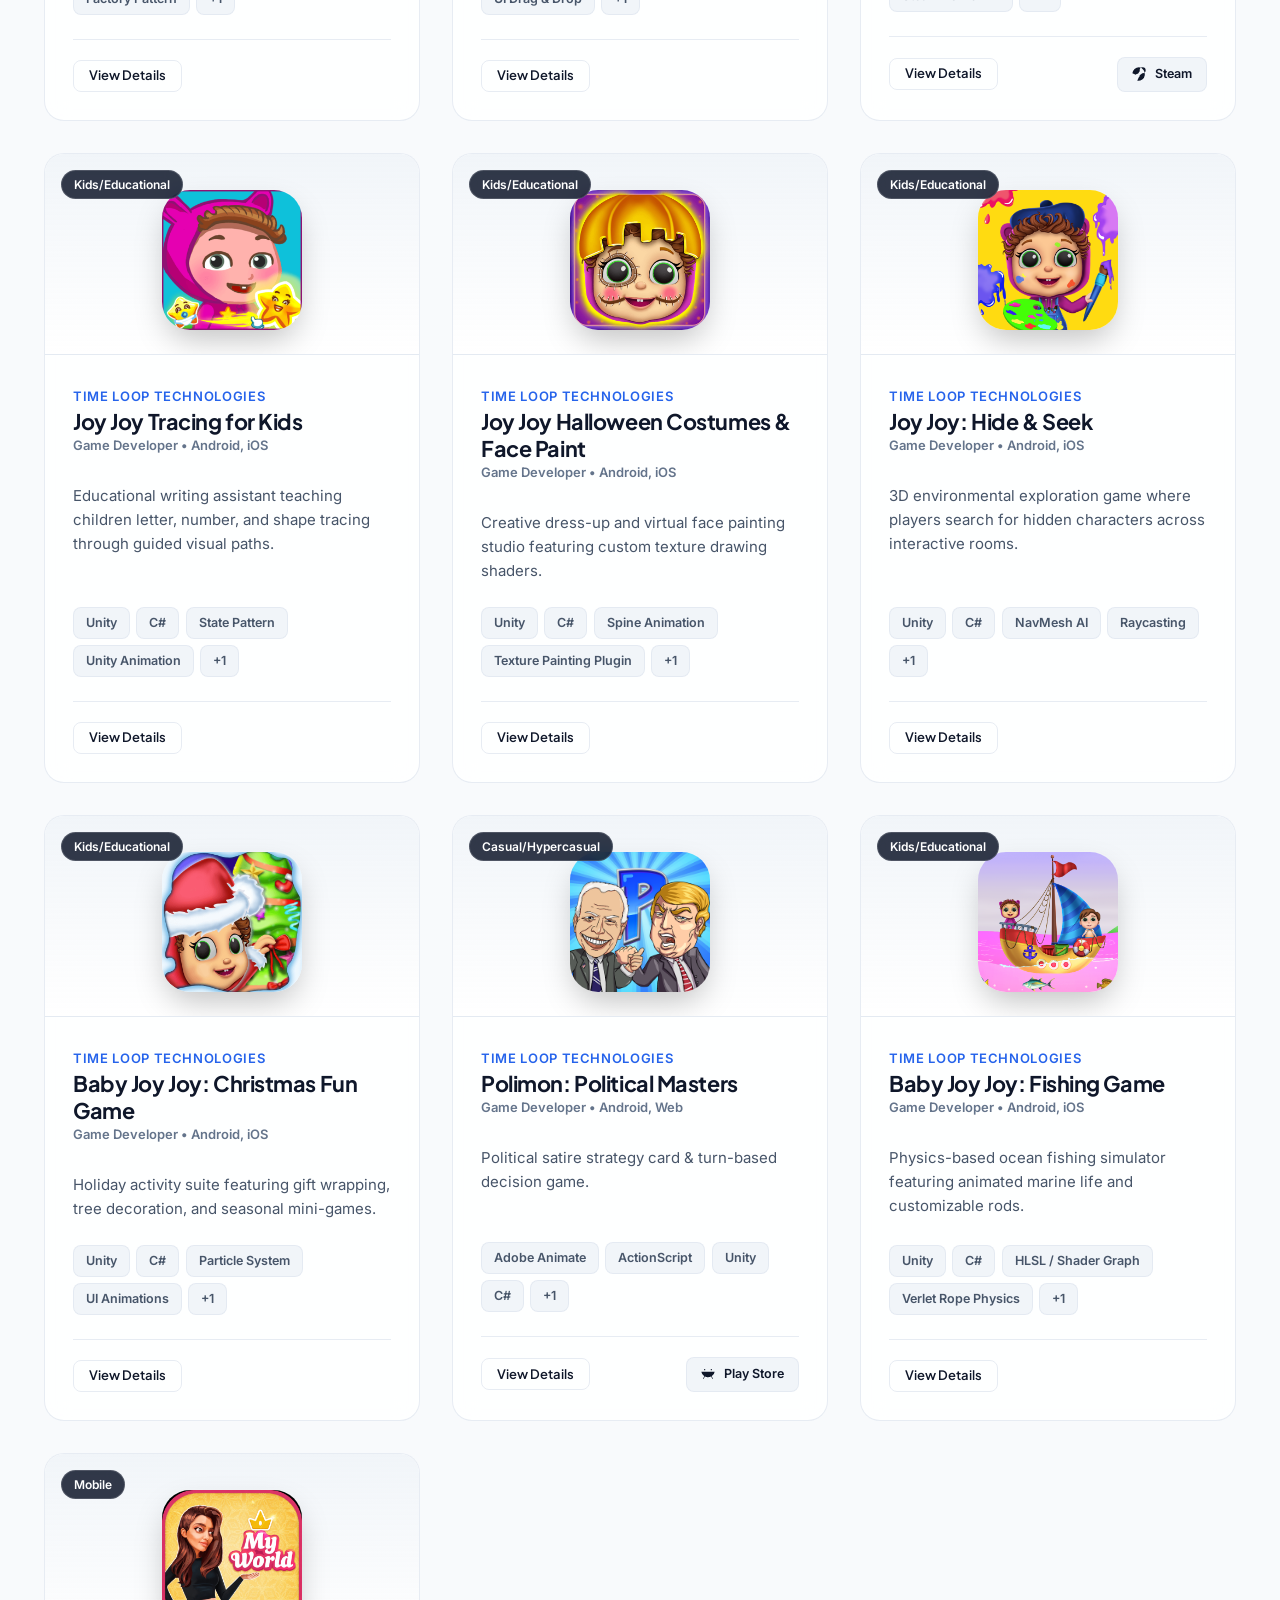
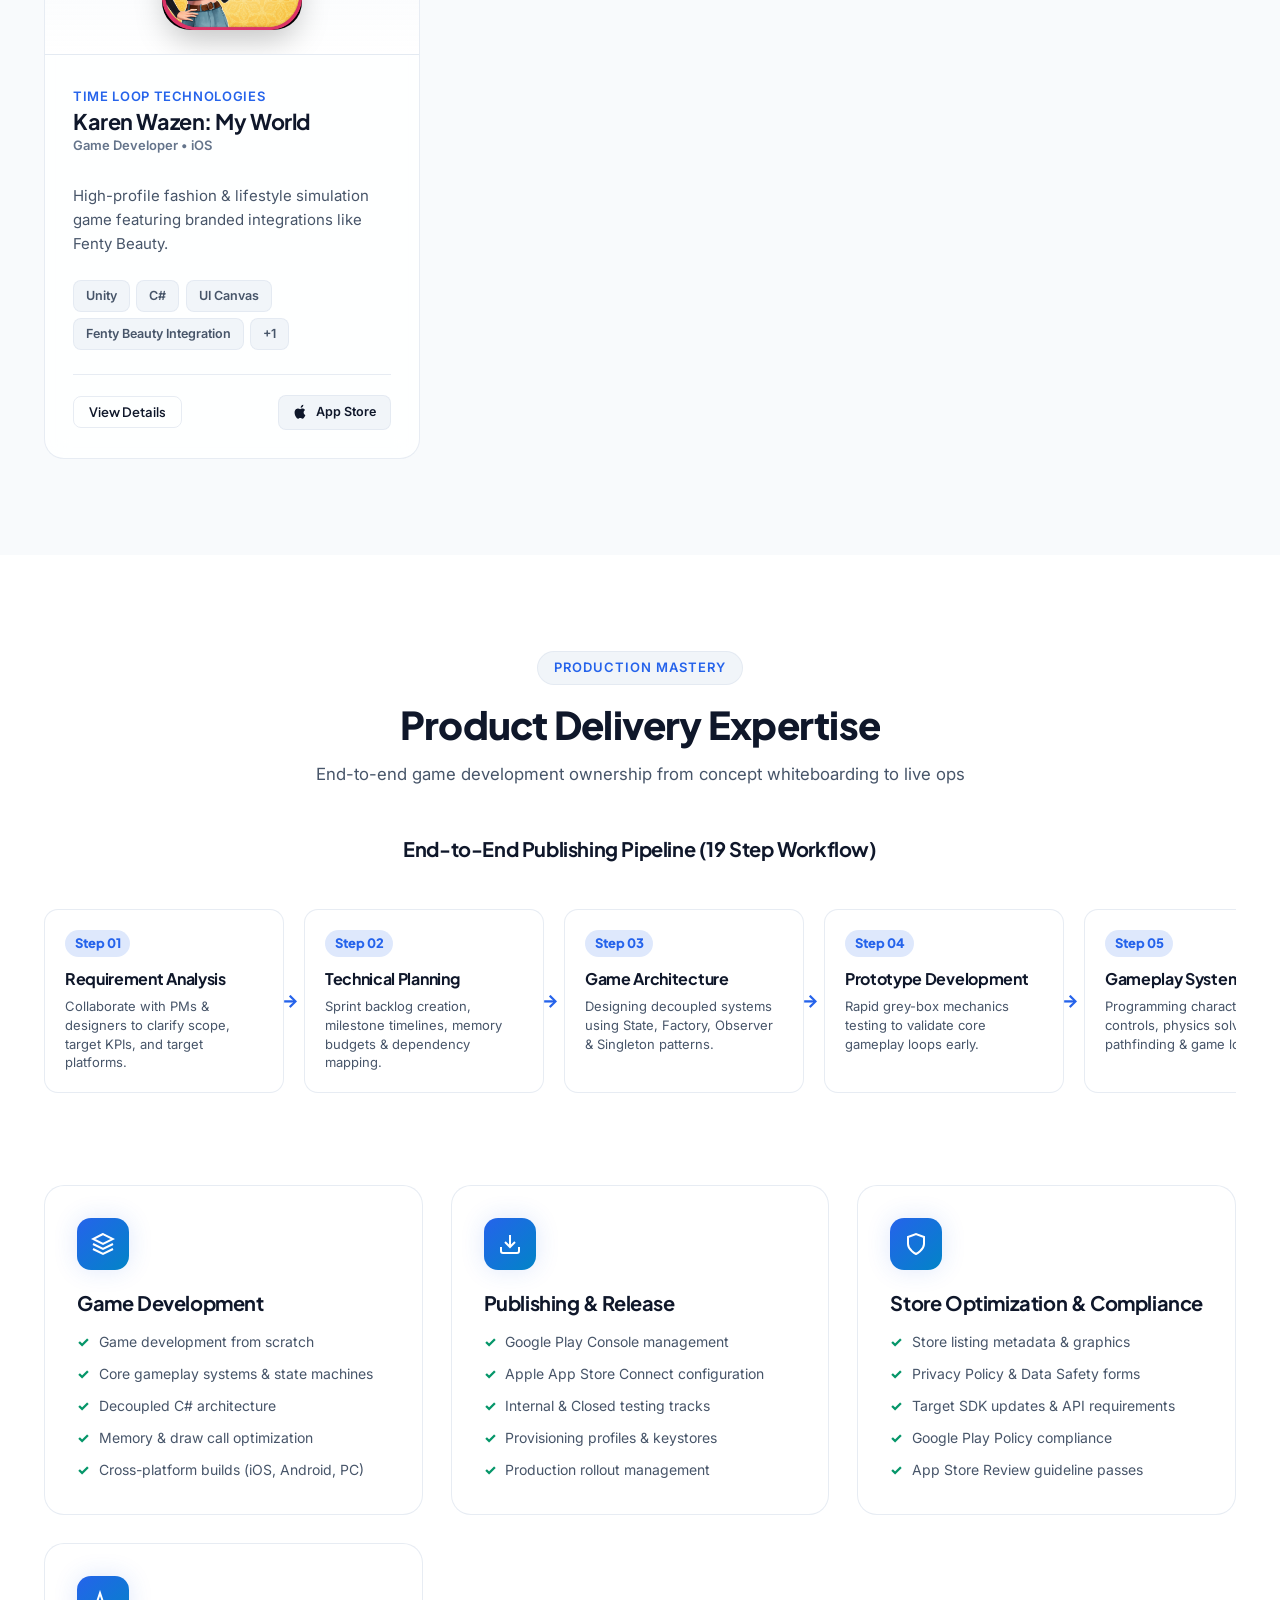
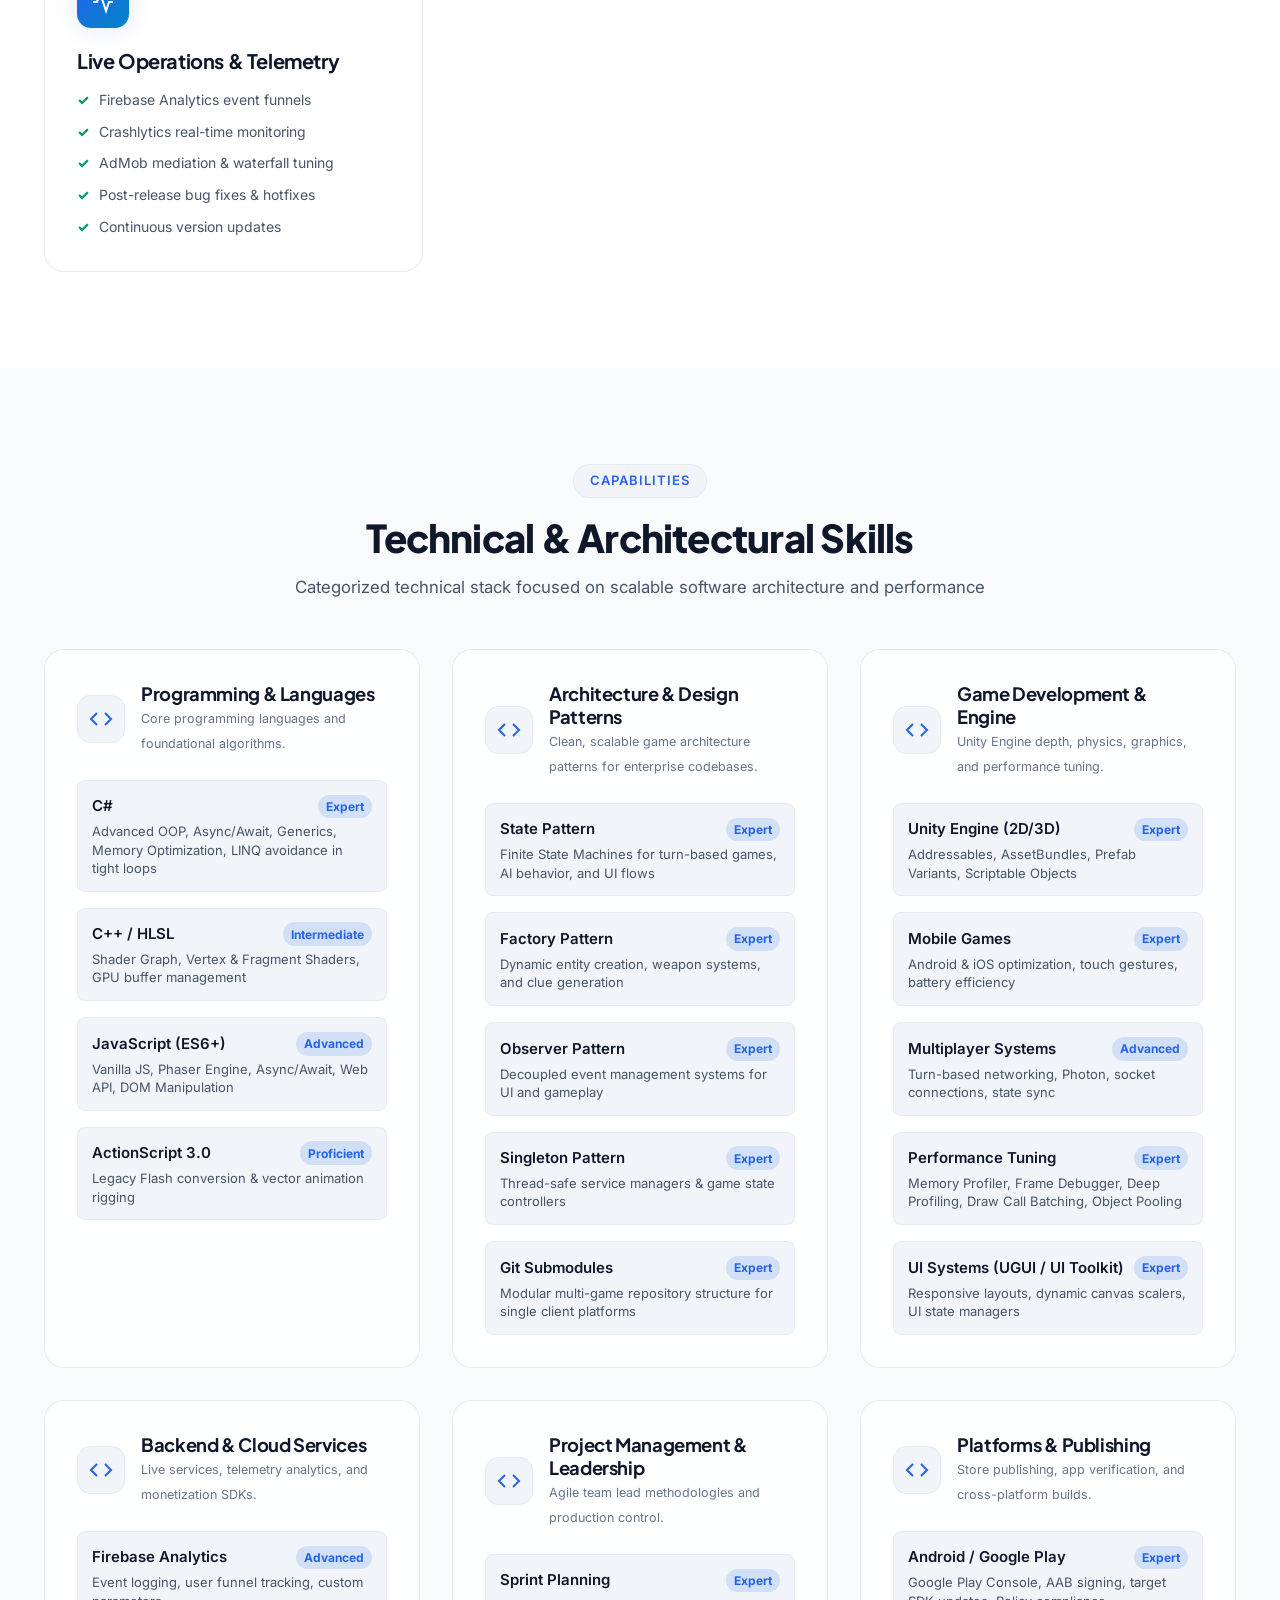
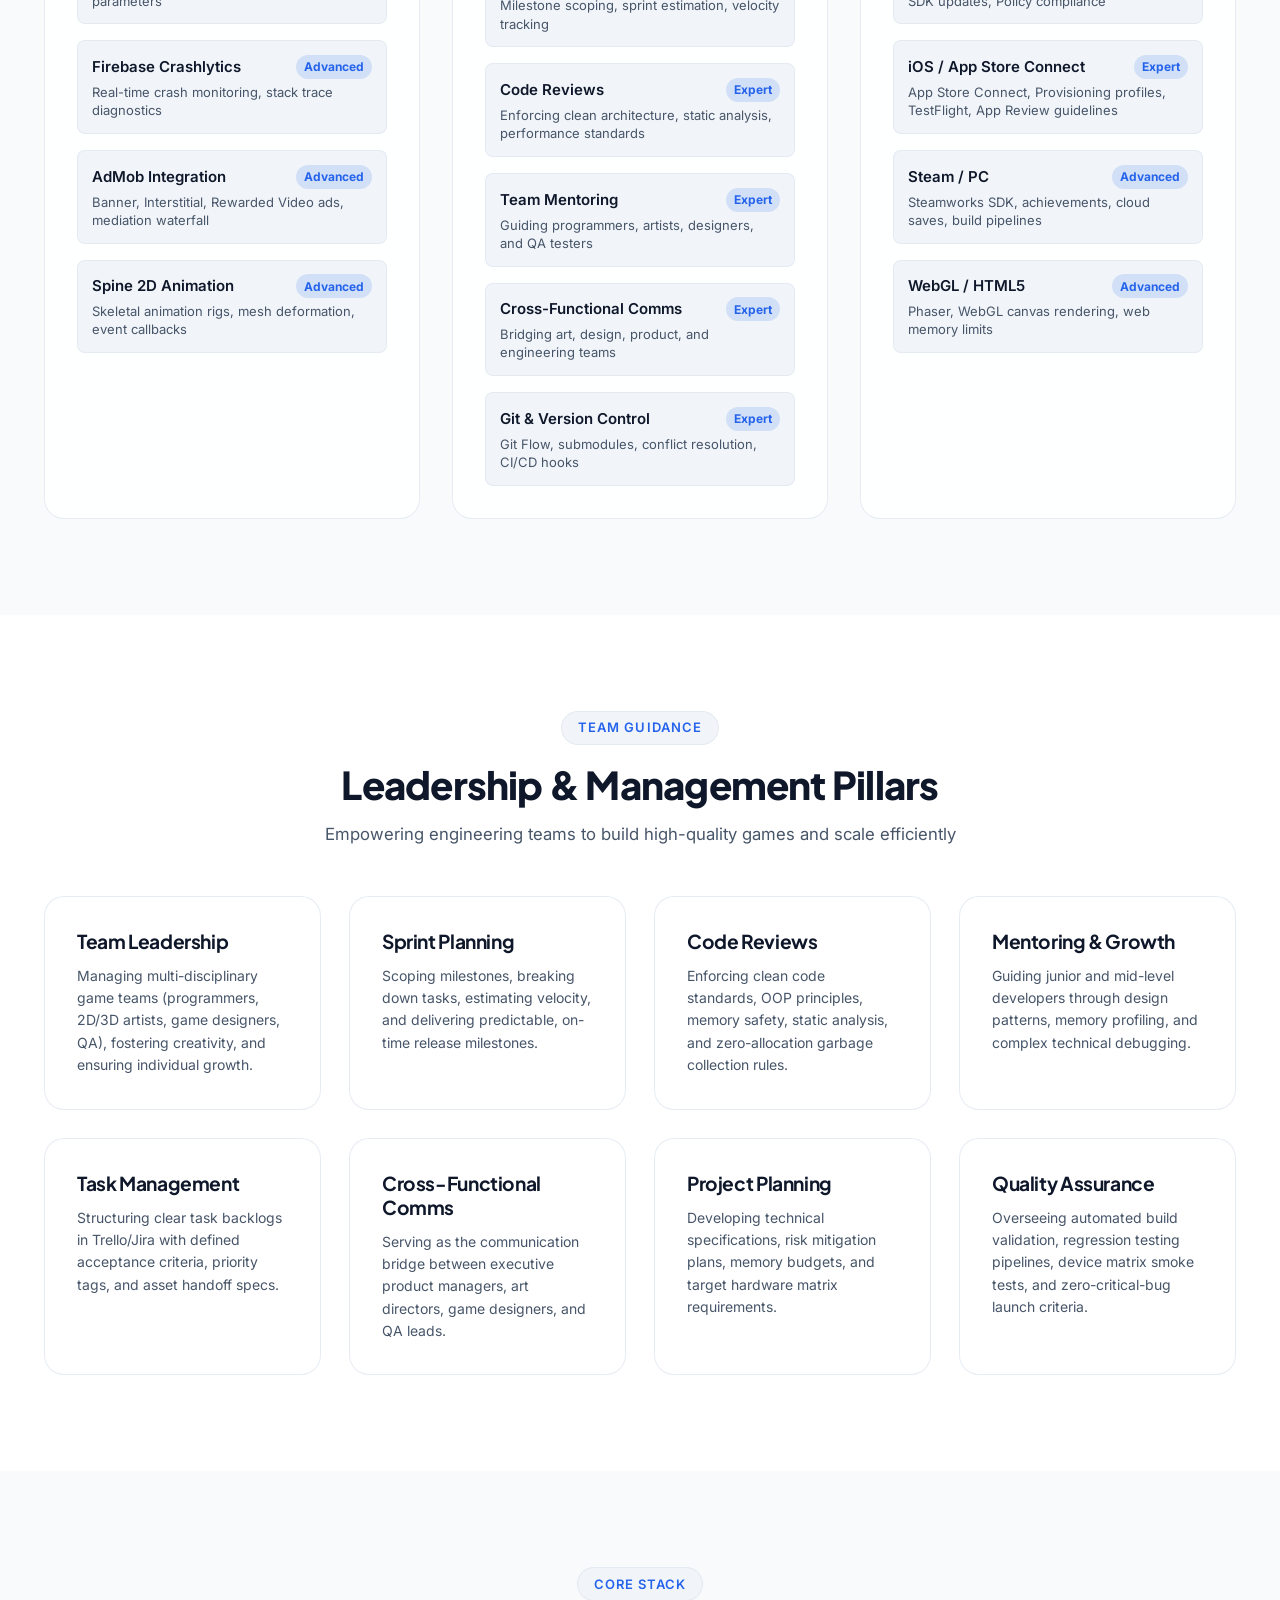
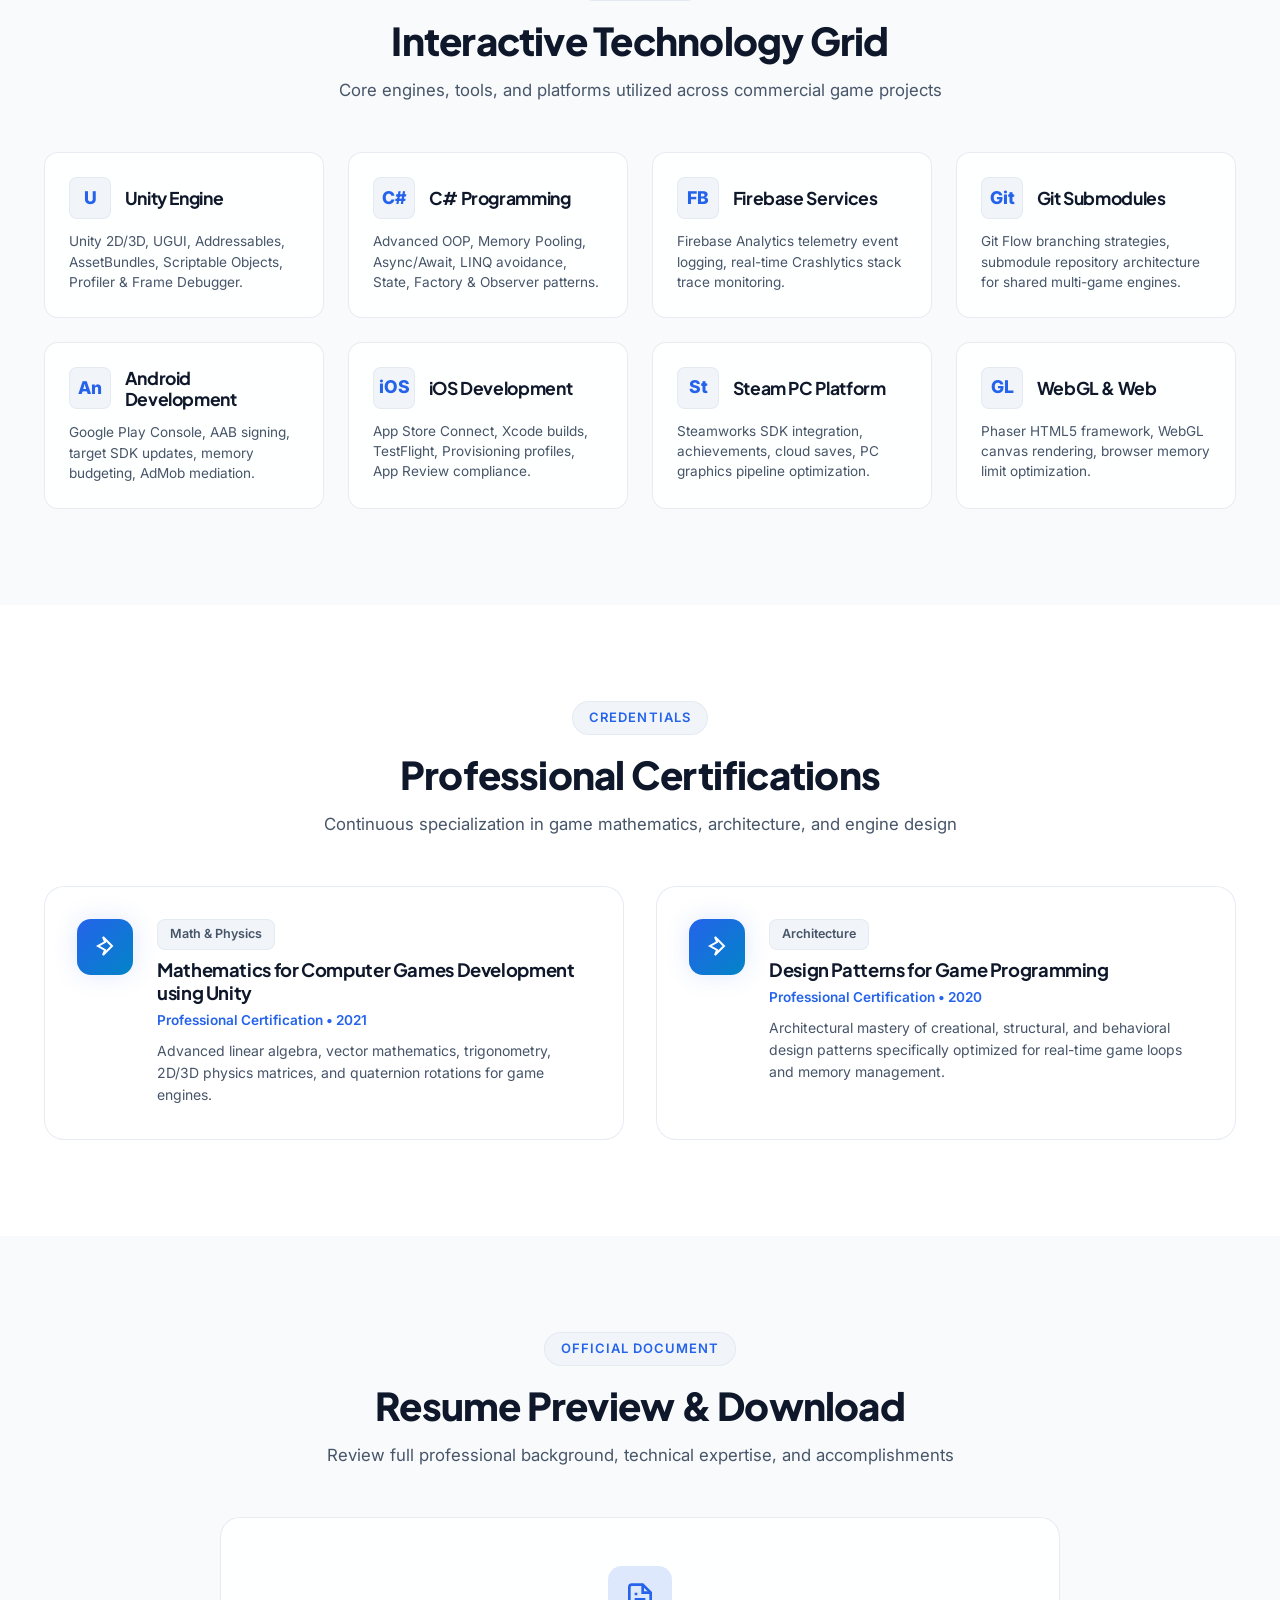
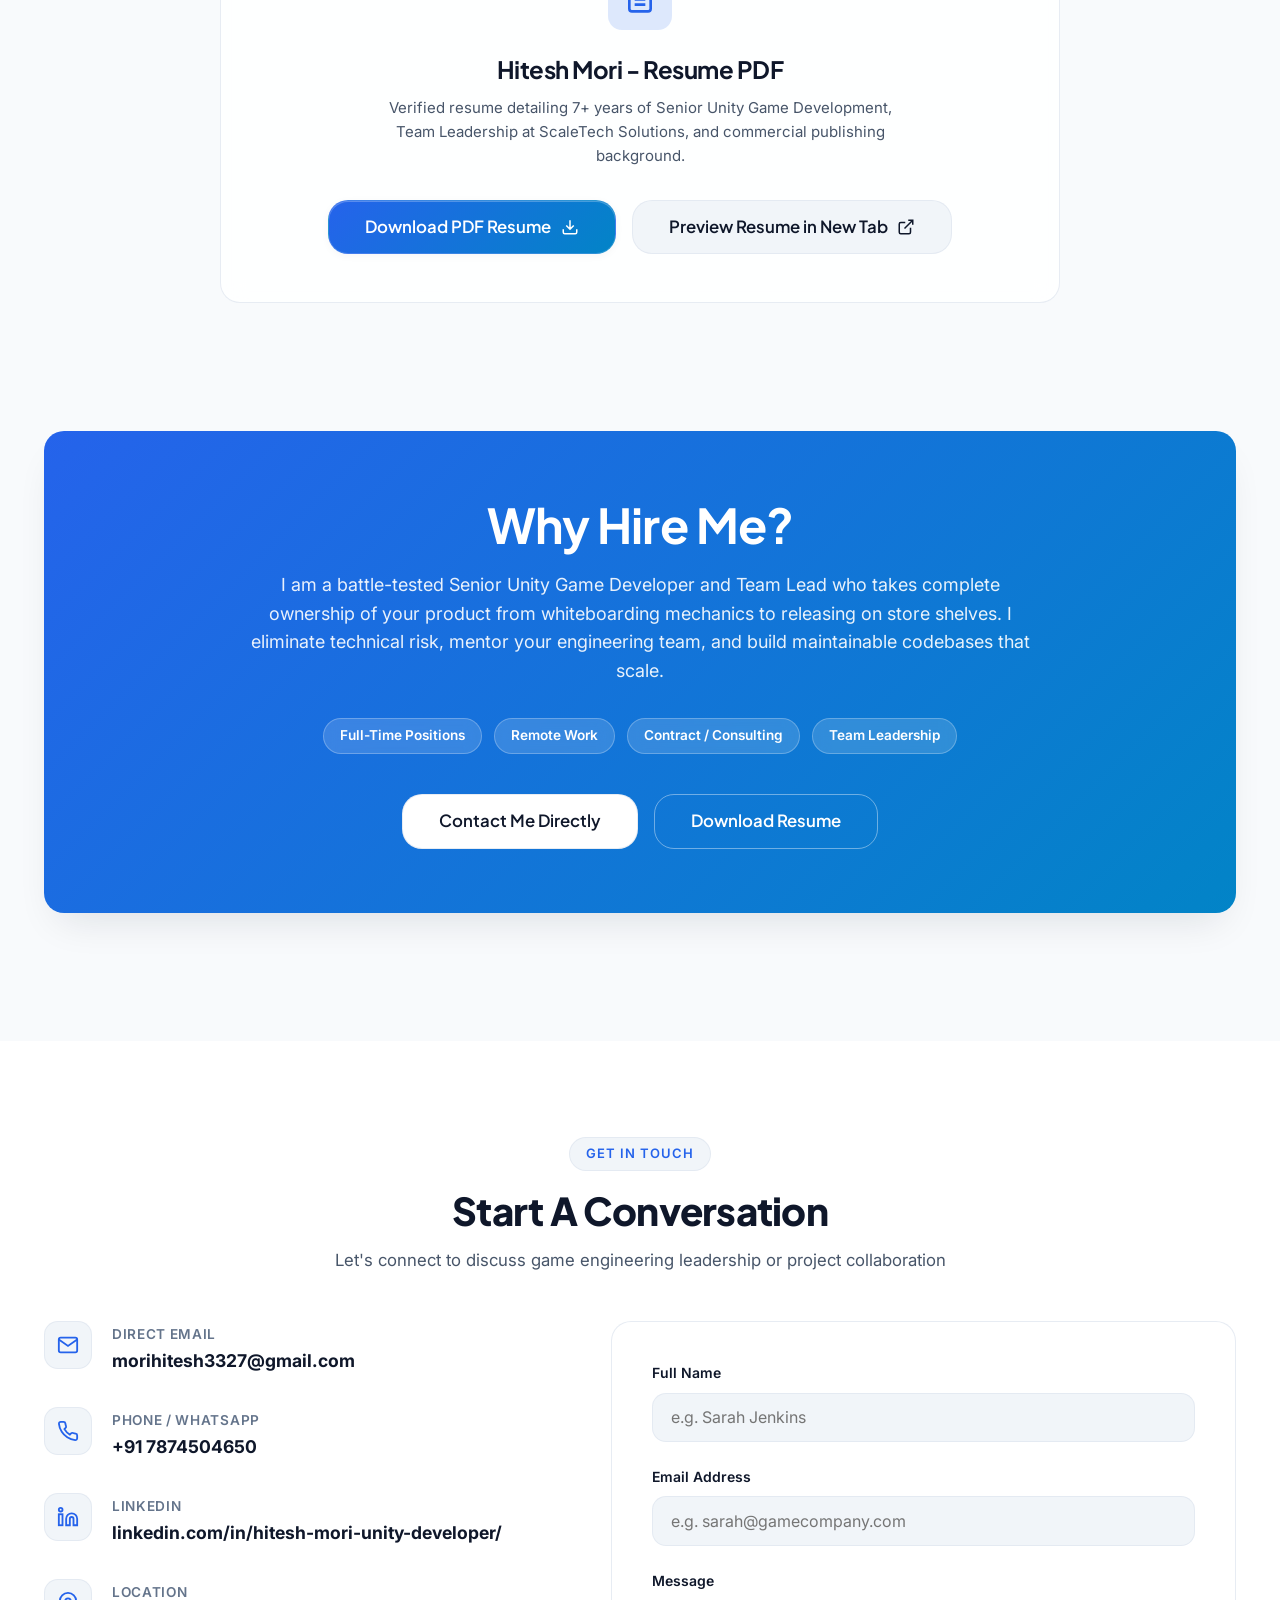
==== commit 8a567c1d: "feat(seo): add rich metadata, JSON-LD schema, sitemap and robots.txt" ====
--- a/index.html
+++ b/index.html
@@ -3,27 +3,53 @@
 <head>
   <meta charset="UTF-8">
   <meta name="viewport" content="width=device-width, initial-scale=1.0">
+
+  <!-- Primary SEO Meta Tags -->
   <title>Hitesh Mori | Senior Unity Game Developer & Team Lead</title>
-
-  <!-- Primary Meta Tags -->
   <meta name="title" content="Hitesh Mori | Senior Unity Game Developer & Team Lead">
-  <meta name="description" content="Portfolio of Hitesh Mori, Senior Unity Game Developer & Team Lead with 7+ years of experience building commercial games across Mobile (iOS/Android), PC (Steam), and Web. Specialist in Game Architecture, C#, and Store Publishing.">
-  <meta name="keywords" content="Unity Game Developer, Team Lead, C# Architect, Mobile Game Publishing, Google Play, App Store, Steam, Game Systems, AdMob, Firebase, Hitesh Mori">
+  <meta name="description" content="Official portfolio of Hitesh Mori, Senior Unity Game Developer and Team Lead with 7+ years of experience in Unity 2D/3D, C# Game Architecture, Mobile Game Publishing (iOS/Android), Steam PC, Multiplayer, and LiveOps. Based in Ahmedabad, Gujarat, India.">
+  <meta name="keywords" content="Hitesh Mori, Hitesh Mori Unity Developer, Hitesh Mori Game Developer, Senior Unity Developer, Unity Team Lead, Unity 3D Developer India, Unity Developer Ahmedabad, C# Game Architect, Mobile Game Developer, iOS Game Publishing, Google Play Store Optimization, Multiplayer Game Developer, ScaleTech Solutions">
   <meta name="author" content="Hitesh Mori">
-  <meta name="robots" content="index, follow">
-
-  <!-- Open Graph / Facebook -->
-  <meta property="og:type" content="website">
-  <meta property="og:url" content="https://hiteshmori.dev/">
+  <meta name="robots" content="index, follow, max-snippet:-1, max-image-preview:large, max-video-preview:-1">
+  <link rel="canonical" href="https://hitesh276.github.io/portfolio/">
+
+  <!-- Geographic / Location Meta Tags -->
+  <meta name="geo.region" content="IN-GJ">
+  <meta name="geo.placename" content="Ahmedabad, Gujarat, India">
+  <meta name="geo.position" content="23.0225;72.5714">
+  <meta name="ICBM" content="23.0225, 72.5714">
+
+  <!-- Mobile & Browser Appearance -->
+  <meta name="theme-color" content="#0a0f1d">
+  <meta name="mobile-web-app-capable" content="yes">
+  <meta name="apple-mobile-web-app-capable" content="yes">
+  <meta name="apple-mobile-web-app-status-bar-style" content="black-translucent">
+  <meta name="apple-mobile-web-app-title" content="Hitesh Mori">
+
+  <!-- Open Graph / Facebook / LinkedIn / Discord -->
+  <meta property="og:type" content="profile">
+  <meta property="og:site_name" content="Hitesh Mori Portfolio">
+  <meta property="og:url" content="https://hitesh276.github.io/portfolio/">
   <meta property="og:title" content="Hitesh Mori | Senior Unity Game Developer & Team Lead">
-  <meta property="og:description" content="Portfolio of Hitesh Mori, Senior Unity Game Developer & Team Lead with 7+ years of commercial game development and end-to-end publishing experience.">
-  <meta property="og:image" content="assets/images/hitesh_mori.jpg">
-
-  <!-- Twitter -->
-  <meta property="twitter:card" content="summary_large_image">
-  <meta property="twitter:title" content="Hitesh Mori | Senior Unity Game Developer & Team Lead">
-  <meta property="twitter:description" content="7+ Years Experience in Unity Game Engine, C#, Game Architecture, Team Leadership, and Store Publishing.">
-  <meta property="twitter:image" content="assets/images/hitesh_mori.jpg">
+  <meta property="og:description" content="Senior Unity Game Developer & Team Lead with 7+ years of commercial experience in Unity 2D/3D, C#, Mobile & PC game architecture, multiplayer, and store publishing.">
+  <meta property="og:image" content="https://hitesh276.github.io/portfolio/assets/images/hitesh_mori.jpg">
+  <meta property="og:image:secure_url" content="https://hitesh276.github.io/portfolio/assets/images/hitesh_mori.jpg">
+  <meta property="og:image:type" content="image/jpeg">
+  <meta property="og:image:width" content="800">
+  <meta property="og:image:height" content="800">
+  <meta property="og:image:alt" content="Hitesh Mori - Senior Unity Game Developer & Team Lead">
+  <meta property="og:locale" content="en_US">
+  <meta property="profile:first_name" content="Hitesh">
+  <meta property="profile:last_name" content="Mori">
+  <meta property="profile:username" content="hitesh276">
+
+  <!-- Twitter Cards -->
+  <meta name="twitter:card" content="summary_large_image">
+  <meta name="twitter:url" content="https://hitesh276.github.io/portfolio/">
+  <meta name="twitter:title" content="Hitesh Mori | Senior Unity Game Developer & Team Lead">
+  <meta name="twitter:description" content="Senior Unity Game Developer & Team Lead with 7+ years building commercial games across Mobile (iOS/Android), PC (Steam), and Web.">
+  <meta name="twitter:image" content="https://hitesh276.github.io/portfolio/assets/images/hitesh_mori.jpg">
+  <meta name="twitter:image:alt" content="Hitesh Mori - Senior Unity Game Developer">
 
   <!-- Favicon / Site Icon -->
   <link rel="icon" type="image/jpeg" href="assets/images/hitesh_mori.jpg">
@@ -32,35 +58,80 @@
   <!-- Stylesheet -->
   <link rel="stylesheet" href="assets/css/style.css?v=6">
 
-  <!-- Structured Data (JSON-LD) -->
+  <!-- Structured Data (JSON-LD) - Schema.org Graph -->
   <script type="application/ld+json">
   {
     "@context": "https://schema.org",
-    "@type": "Person",
-    "name": "Hitesh Mori",
-    "jobTitle": "Senior Unity Game Developer & Team Lead",
-    "worksFor": {
-      "@type": "Organization",
-      "name": "ScaleTech Solutions"
-    },
-    "email": "morihitesh3327@gmail.com",
-    "telephone": "+91 7874504650",
-    "url": "https://hiteshmori.dev/",
-    "sameAs": [
-      "https://github.com/hitesh276",
-      "https://www.linkedin.com/in/hitesh-mori-874564114/"
-    ],
-    "knowsAbout": [
-      "Unity Game Engine",
-      "C#",
-      "Game Architecture",
-      "State Pattern",
-      "Factory Pattern",
-      "Multiplayer Networking",
-      "Google Play Console",
-      "App Store Connect",
-      "Firebase Analytics",
-      "AdMob"
+    "@graph": [
+      {
+        "@type": "Person",
+        "@id": "https://hitesh276.github.io/portfolio/#person",
+        "name": "Hitesh Mori",
+        "givenName": "Hitesh",
+        "familyName": "Mori",
+        "jobTitle": "Senior Unity Game Developer & Team Lead",
+        "description": "Senior Unity Game Developer & Team Lead with 7+ years of experience leading game engineering teams, architecting scalable gameplay systems, and publishing games to Google Play, Apple App Store, and Steam.",
+        "image": "https://hitesh276.github.io/portfolio/assets/images/hitesh_mori.jpg",
+        "url": "https://hitesh276.github.io/portfolio/",
+        "email": "mailto:morihitesh3327@gmail.com",
+        "telephone": "+91 7874504650",
+        "address": {
+          "@type": "PostalAddress",
+          "addressLocality": "Ahmedabad",
+          "addressRegion": "Gujarat",
+          "addressCountry": "India"
+        },
+        "worksFor": {
+          "@type": "Organization",
+          "name": "ScaleTech Solutions"
+        },
+        "sameAs": [
+          "https://github.com/hitesh276",
+          "https://www.linkedin.com/in/hitesh-mori-unity-developer/"
+        ],
+        "knowsAbout": [
+          "Unity Game Engine",
+          "Unity 2D/3D",
+          "C# Programming",
+          "Game Architecture",
+          "State Pattern",
+          "Factory Pattern",
+          "Object Pooling",
+          "Multiplayer Networking",
+          "Google Play Console",
+          "App Store Connect",
+          "Steamworks",
+          "Firebase Analytics & Remote Config",
+          "Google AdMob & Unity Ads",
+          "LiveOps & Game Optimization"
+        ]
+      },
+      {
+        "@type": "WebSite",
+        "@id": "https://hitesh276.github.io/portfolio/#website",
+        "url": "https://hitesh276.github.io/portfolio/",
+        "name": "Hitesh Mori - Senior Unity Game Developer Portfolio",
+        "description": "Portfolio of Hitesh Mori showcasing commercial game projects, technical architecture, and game development leadership experience.",
+        "publisher": {
+          "@id": "https://hitesh276.github.io/portfolio/#person"
+        },
+        "inLanguage": "en-US"
+      },
+      {
+        "@type": "ProfilePage",
+        "@id": "https://hitesh276.github.io/portfolio/#webpage",
+        "url": "https://hitesh276.github.io/portfolio/",
+        "name": "Hitesh Mori | Senior Unity Game Developer & Team Lead",
+        "isPartOf": {
+          "@id": "https://hitesh276.github.io/portfolio/#website"
+        },
+        "about": {
+          "@id": "https://hitesh276.github.io/portfolio/#person"
+        },
+        "mainEntity": {
+          "@id": "https://hitesh276.github.io/portfolio/#person"
+        }
+      }
     ]
   }
   </script>
@@ -651,7 +722,7 @@
               <div>
                 <span class="contact-item__title">LinkedIn</span>
                 <div class="contact-item__value">
-                  <a href="https://www.linkedin.com/in/hitesh-mori-874564114/" target="_blank" rel="noopener" style="color:inherit;">linkedin.com/in/hitesh-mori-874564114/</a>
+                  <a href="https://www.linkedin.com/in/hitesh-mori-unity-developer/" target="_blank" rel="noopener" style="color:inherit;">linkedin.com/in/hitesh-mori-unity-developer/</a>
                 </div>
               </div>
             </div>
@@ -668,23 +739,25 @@
           </div>
 
           <form class="contact-form" id="contactForm" aria-label="Contact Form">
+            <input type="text" name="_honey" style="display:none" tabindex="-1" autocomplete="off">
+
             <div class="form-group">
               <label for="contactName" class="form-label">Full Name</label>
-              <input type="text" id="contactName" class="form-input" placeholder="e.g. Sarah Jenkins" required>
+              <input type="text" id="contactName" name="name" class="form-input" placeholder="e.g. Sarah Jenkins" required>
             </div>
 
             <div class="form-group">
               <label for="contactEmail" class="form-label">Email Address</label>
-              <input type="email" id="contactEmail" class="form-input" placeholder="e.g. sarah@gamecompany.com" required>
+              <input type="email" id="contactEmail" name="email" class="form-input" placeholder="e.g. sarah@gamecompany.com" required>
             </div>
 
             <div class="form-group">
               <label for="contactMessage" class="form-label">Message</label>
-              <textarea id="contactMessage" class="form-textarea" placeholder="Describe your game project, team role, or inquiry..." required></textarea>
-            </div>
-
-            <button type="submit" class="btn btn--primary btn--lg" style="width:100%;">
-              Send Message
+              <textarea id="contactMessage" name="message" class="form-textarea" placeholder="Describe your game project, team role, or inquiry..." required></textarea>
+            </div>
+
+            <button type="submit" class="btn btn--primary btn--lg" id="contactSubmitBtn" style="width:100%;">
+              <span>Send Message</span>
               <svg viewBox="0 0 24 24" width="18" height="18" fill="none" stroke="currentColor" stroke-width="2"><line x1="22" y1="2" x2="11" y2="13"></line><polygon points="22 2 15 22 11 13 2 9 22 2"></polygon></svg>
             </button>
           </form>
@@ -743,7 +816,7 @@
           <a href="https://github.com/hitesh276" target="_blank" rel="noopener" class="footer__social-icon" aria-label="GitHub Profile">
             <svg viewBox="0 0 24 24"><path d="M12 0C5.37 0 0 5.37 0 12c0 5.31 3.435 9.795 8.205 11.385.6.105.825-.255.825-.57 0-.285-.015-1.23-.015-2.235-3.015.555-3.795-.735-4.035-1.41-.135-.345-.72-1.41-1.23-1.695-.42-.225-1.02-.78-.015-.795.945-.015 1.62.87 1.845 1.23 1.08 1.815 2.805 1.305 3.495.99.105-.78.42-1.305.765-1.605-2.67-.3-5.46-1.335-5.46-5.925 0-1.305.465-2.385 1.23-3.225-.12-.3-.54-1.53.12-3.18 0 0 1.005-.315 3.3 1.23.96-.27 1.98-.405 3-.405s2.04.135 3 .405c2.295-1.56 3.3-1.23 3.3-1.23.66 1.65.24 2.88.12 3.18.765.84 1.23 1.905 1.23 3.225 0 4.605-2.805 5.625-5.475 5.925.435.375.81 1.095.81 2.22 0 1.605-.015 2.895-.015 3.3 0 .315.225.69.825.57A12.02 12.02 0 0024 12c0-6.63-5.37-12-12-12z"/></svg>
           </a>
-          <a href="https://www.linkedin.com/in/hitesh-mori-874564114/" target="_blank" rel="noopener" class="footer__social-icon" aria-label="LinkedIn Profile">
+          <a href="https://www.linkedin.com/in/hitesh-mori-unity-developer/" target="_blank" rel="noopener" class="footer__social-icon" aria-label="LinkedIn Profile">
             <svg viewBox="0 0 24 24"><path d="M19 3a2 2 0 0 1 2 2v14a2 2 0 0 1-2 2H5a2 2 0 0 1-2-2V5a2 2 0 0 1 2-2h14m-.5 15.5v-5.3a3.26 3.26 0 0 0-3.26-3.26c-.85 0-1.84.52-2.28 1.3v-1.11h-2.79v8.37h2.79v-4.93c0-.77.62-1.4 1.39-1.4a1.4 1.4 0 0 1 1.4 1.4v4.93h2.75M6.46 10.9v8.37H9.25V10.9H6.46M7.86 6.7a1.62 1.62 0 1 0 0 3.24 1.62 1.62 0 0 0 0-3.24z"/></svg>
           </a>
         </div>
--- a/assets/css/style.css
+++ b/assets/css/style.css
@@ -325,6 +325,12 @@
   }
 }
 
+@keyframes spin {
+  to {
+    transform: rotate(360deg);
+  }
+}
+
 /* Filter Bar Responsive Touch Scroll */
 #projectFilters {
   overflow-x: auto;
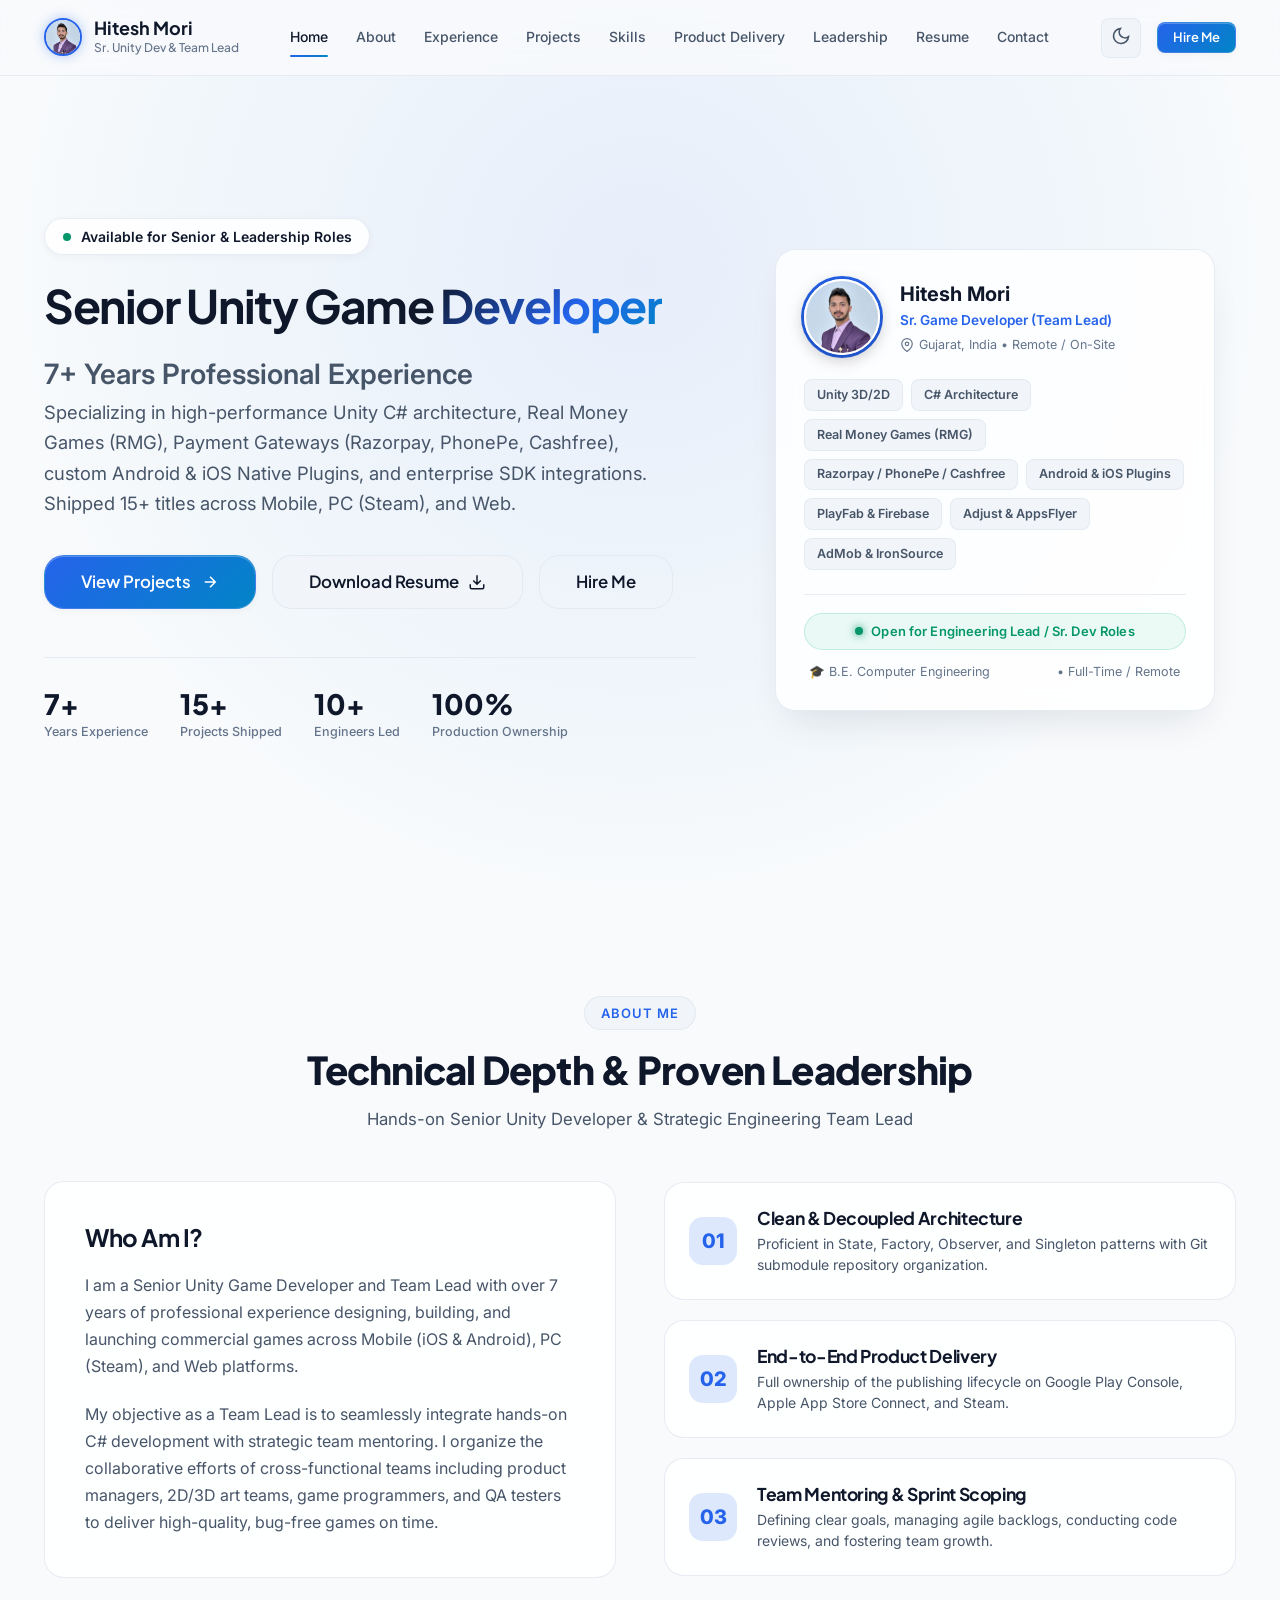
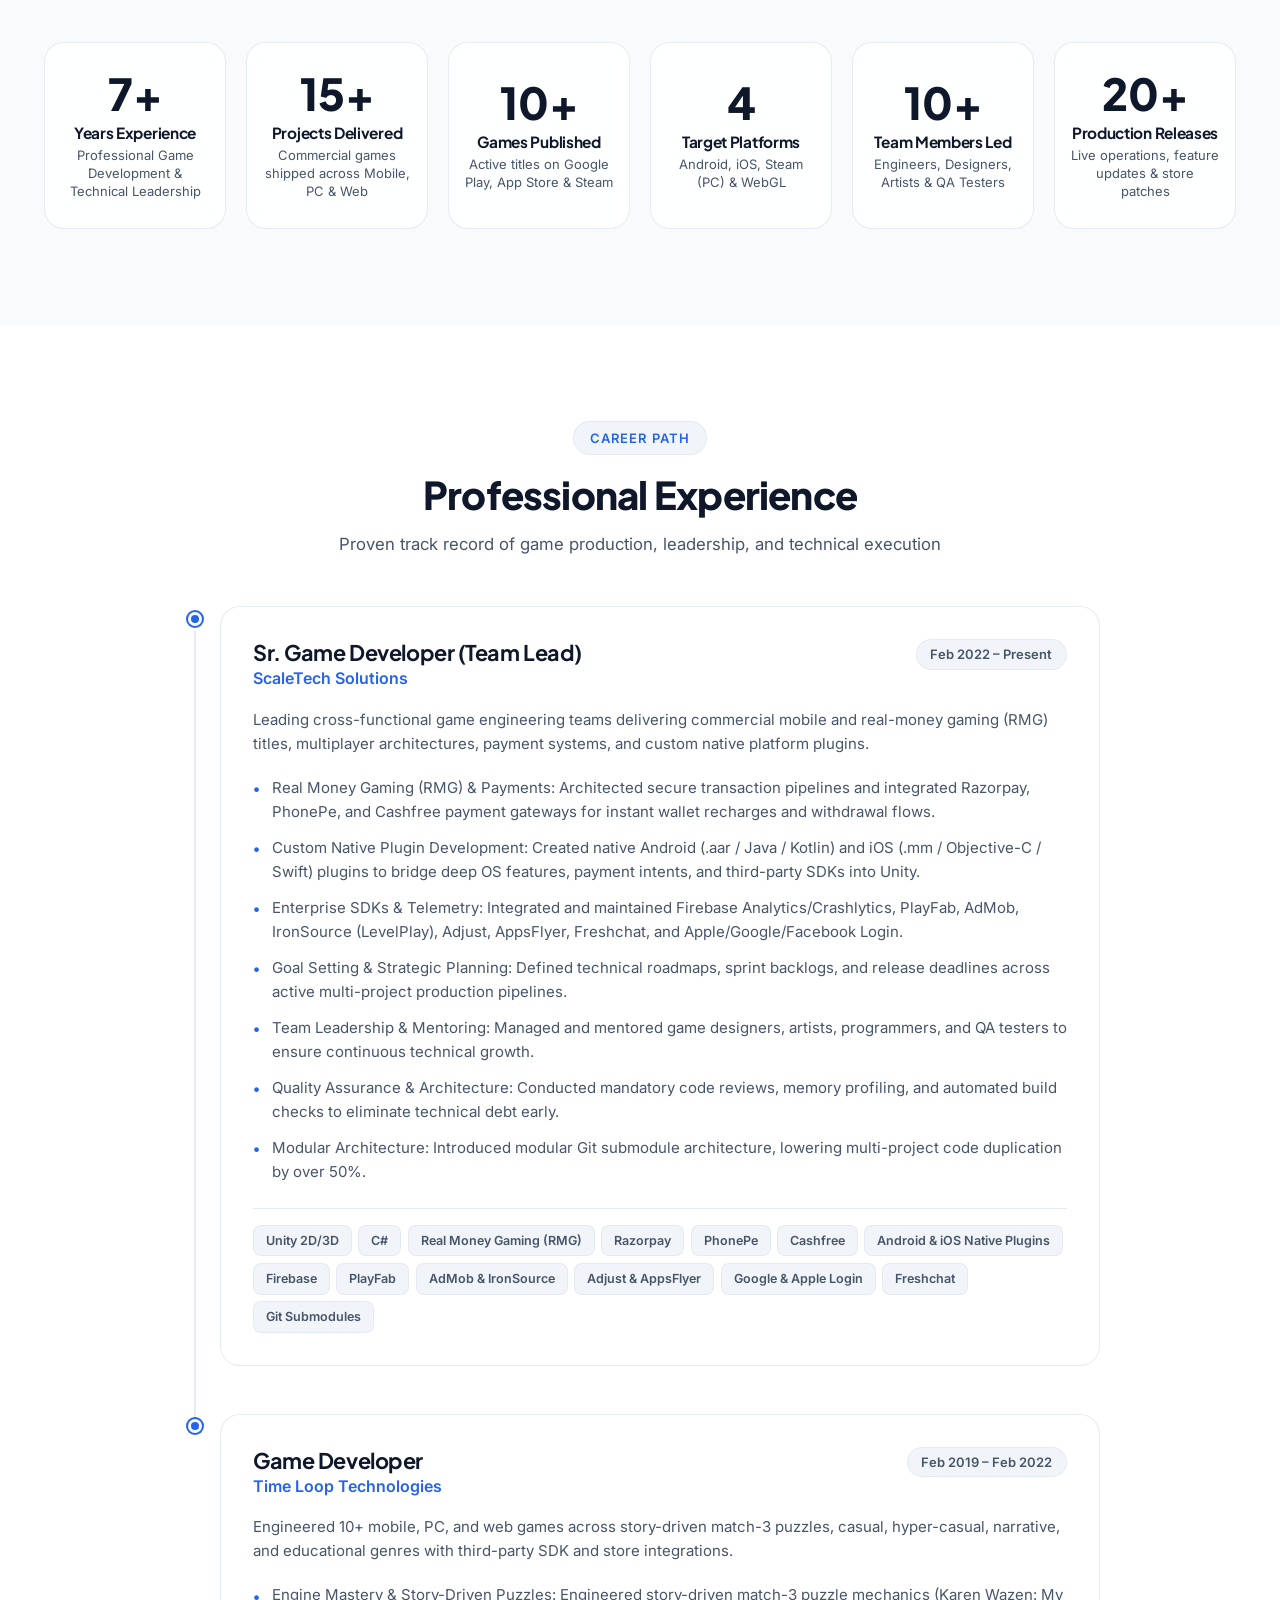
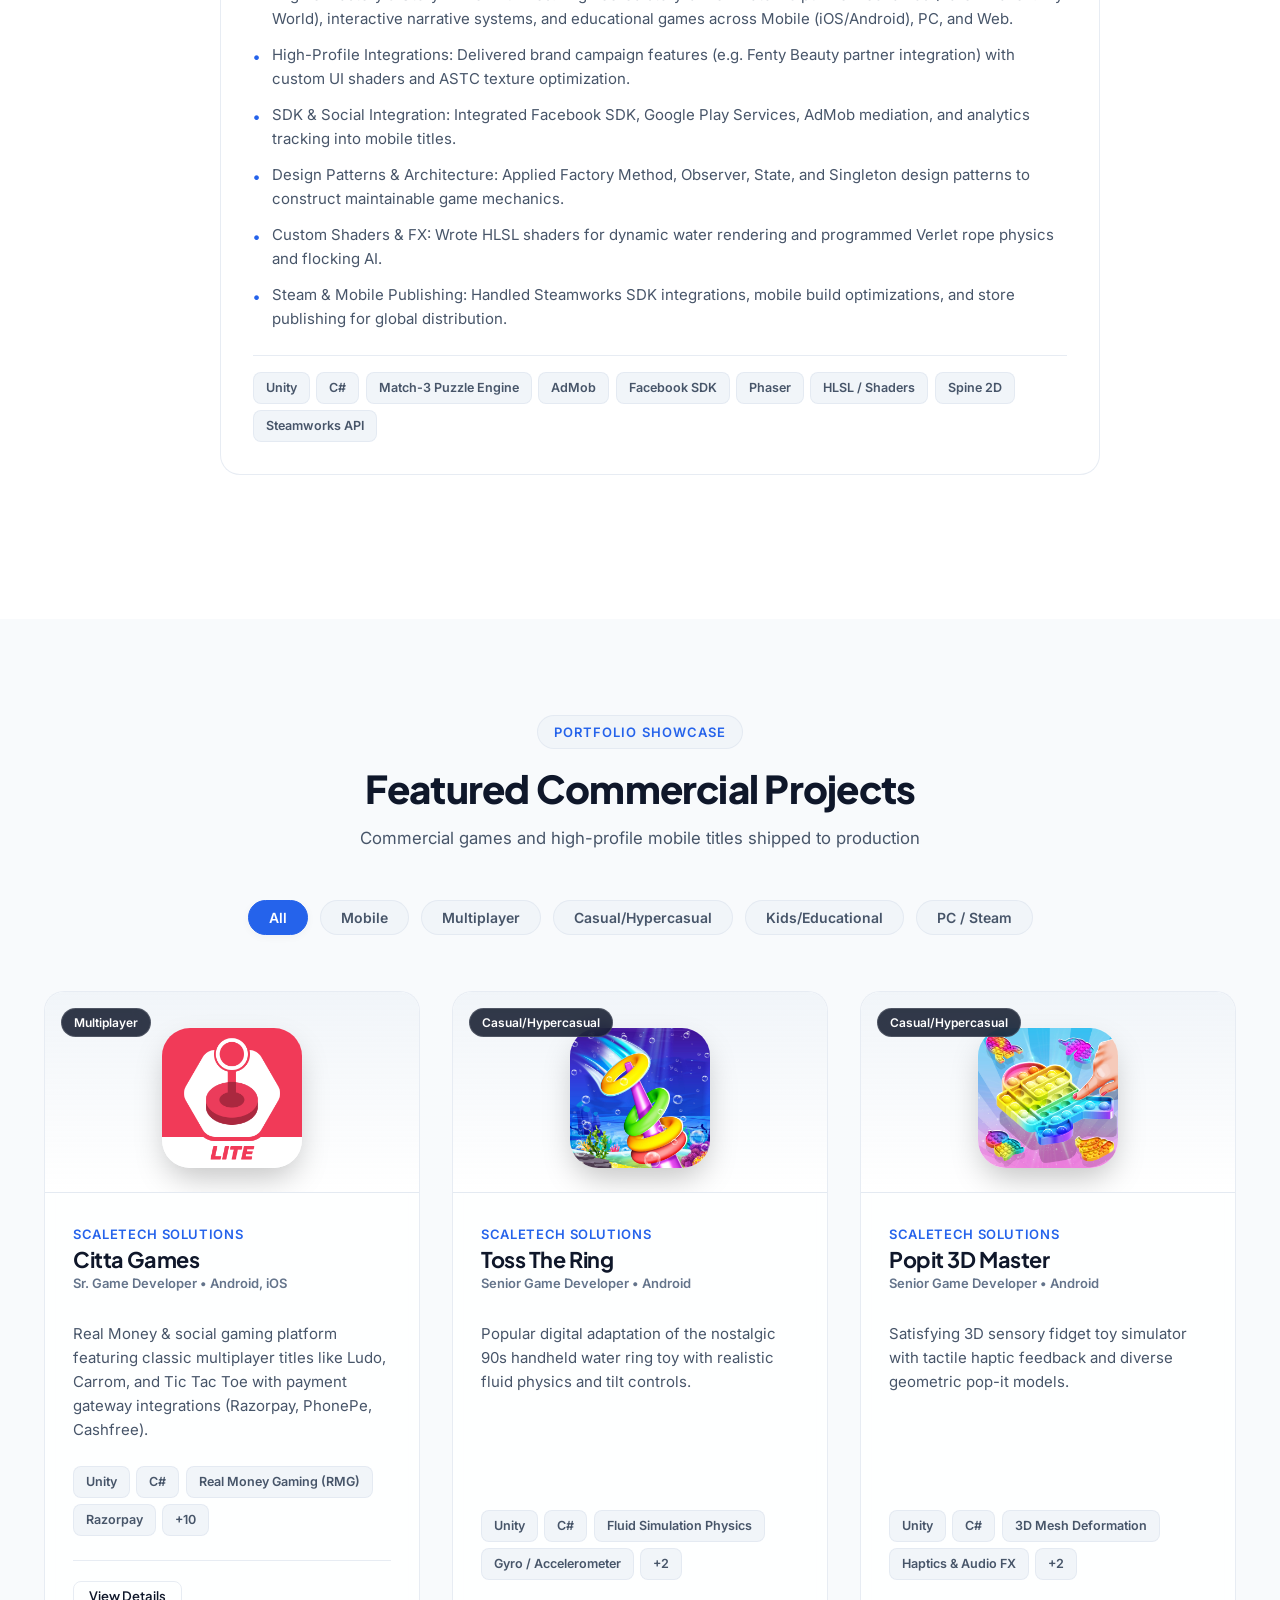
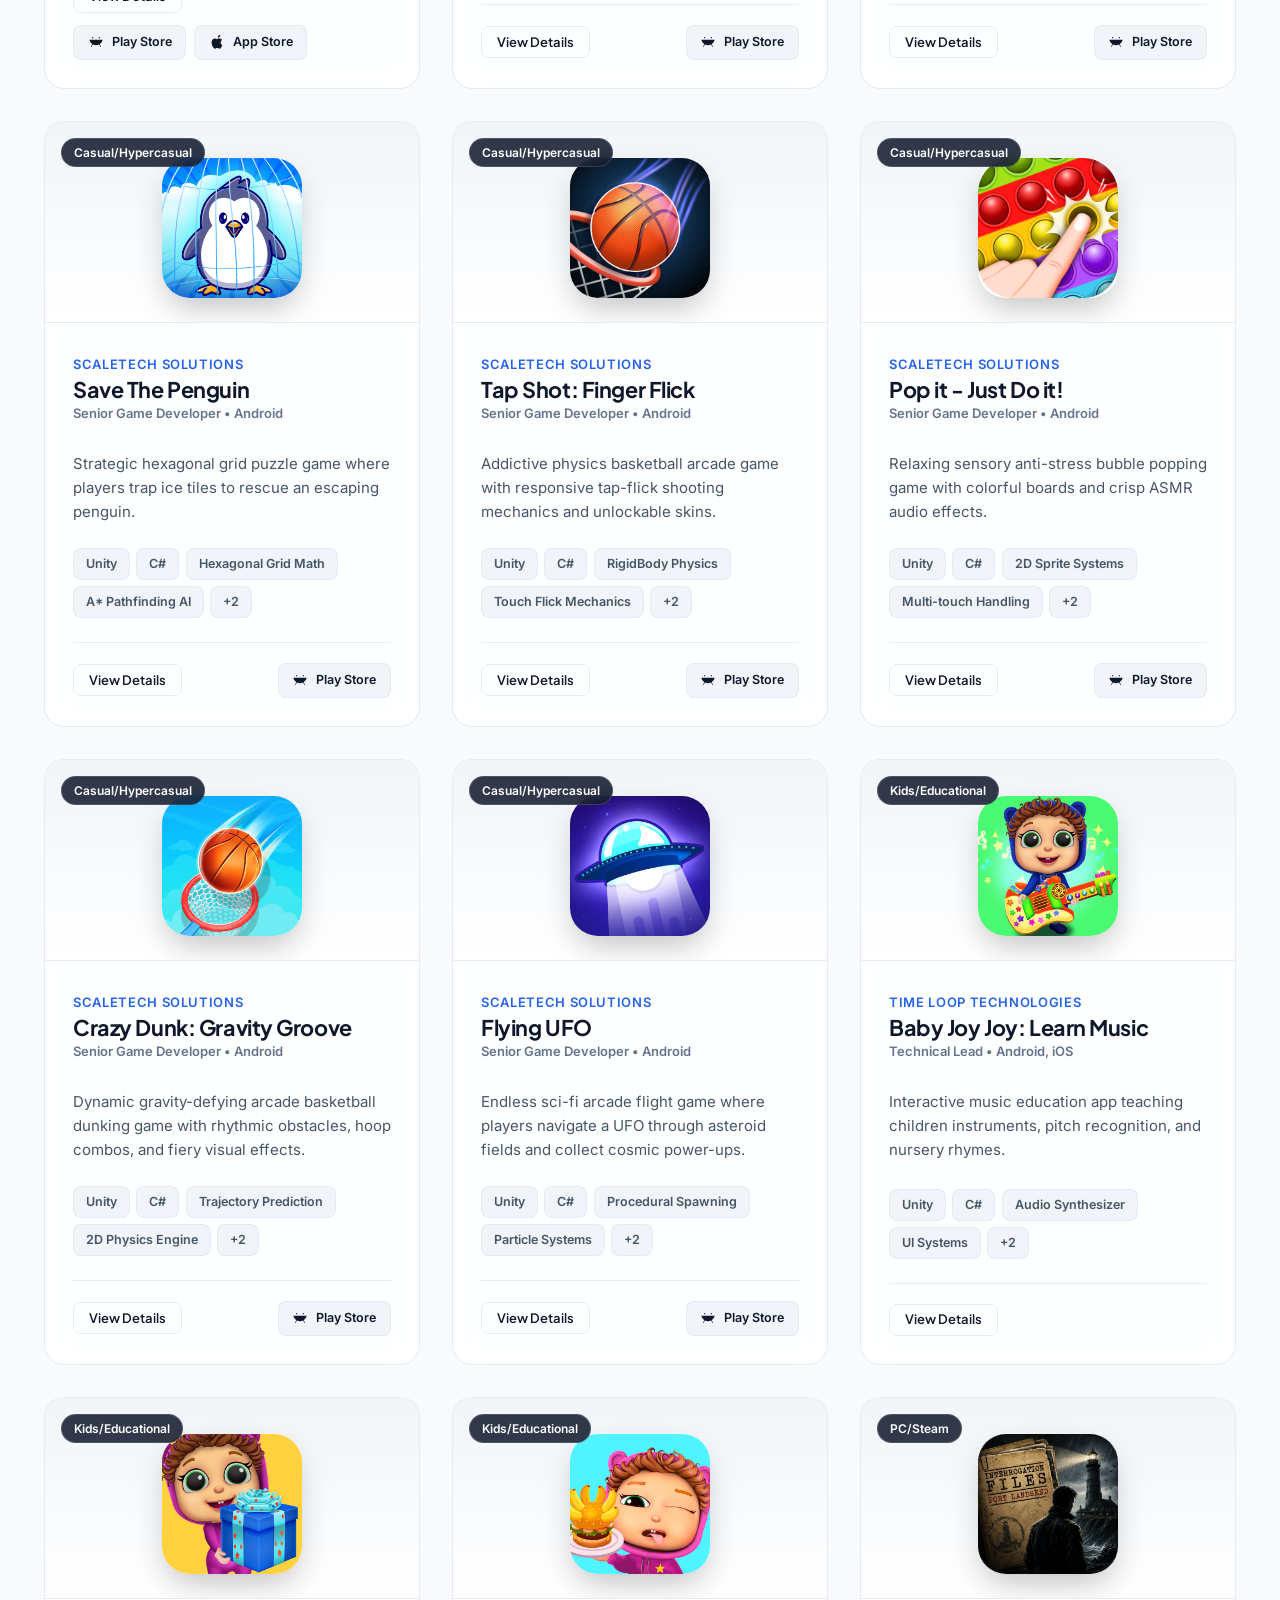
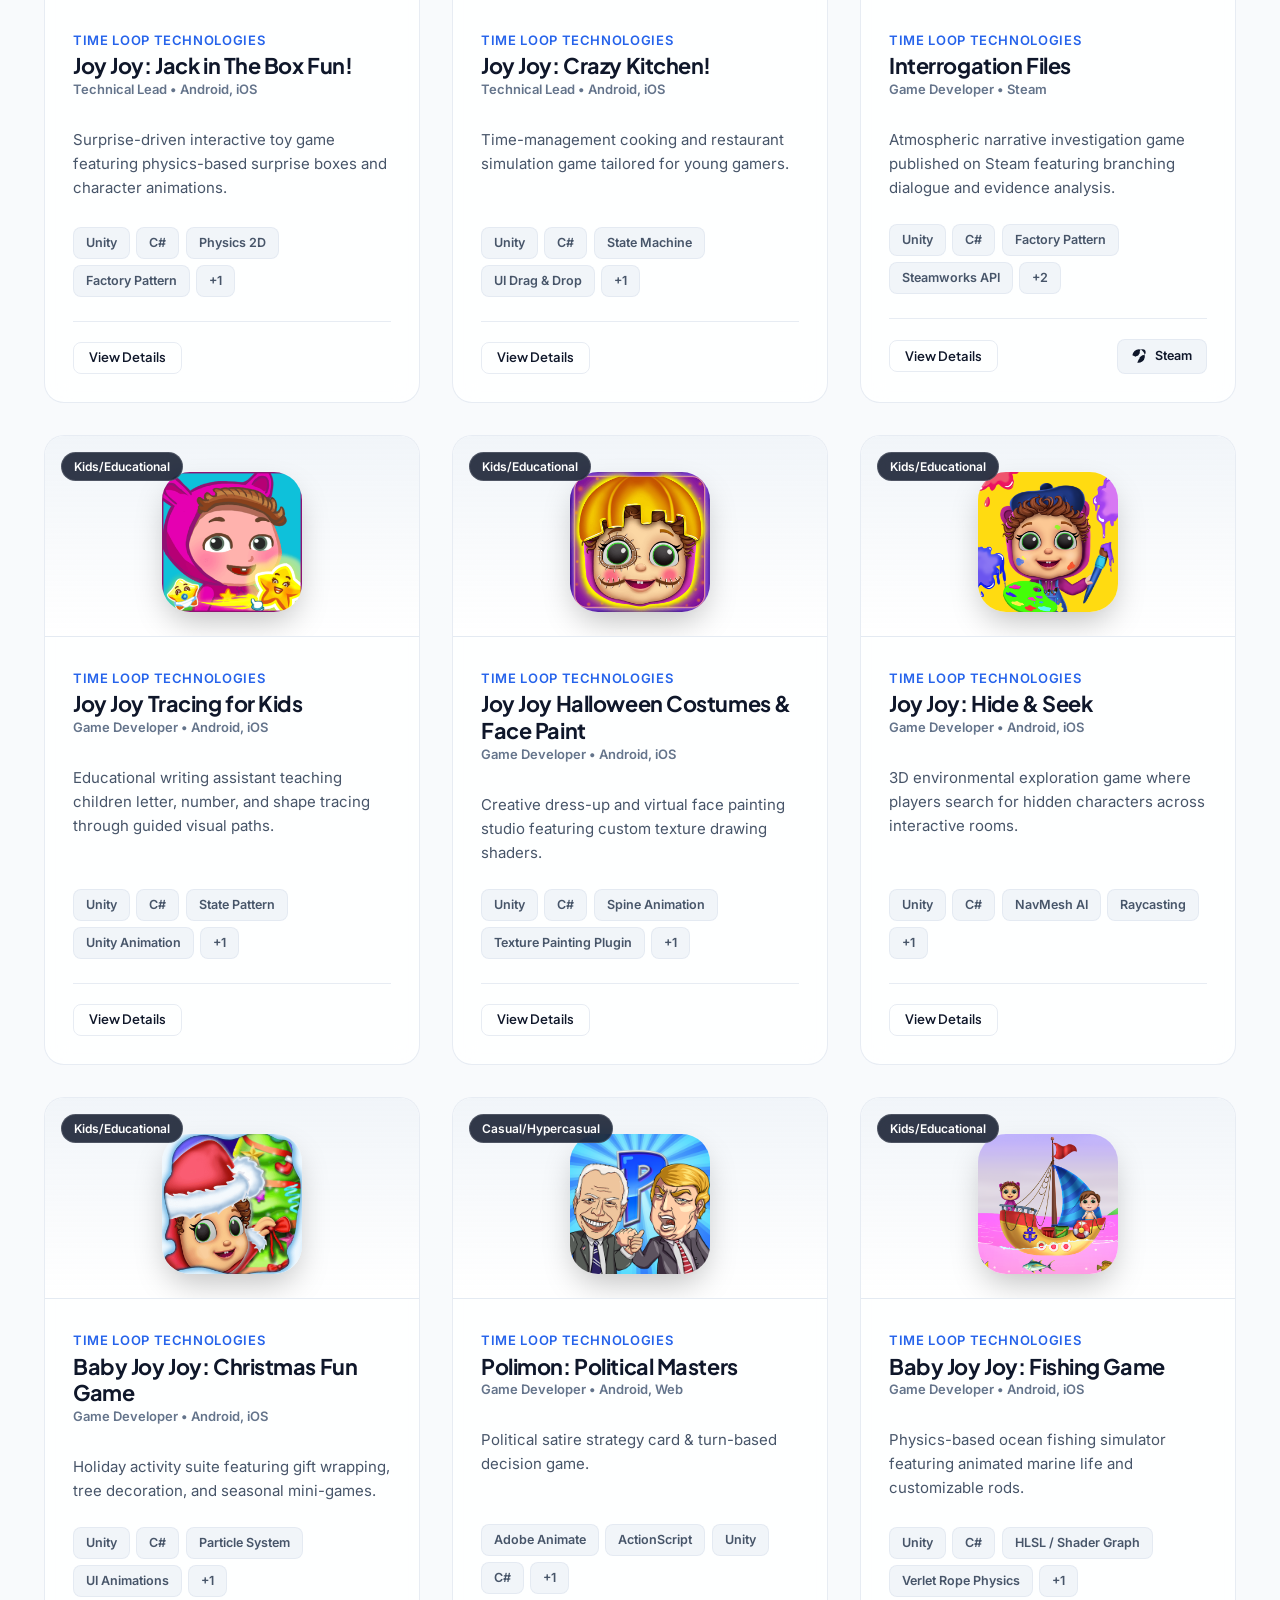
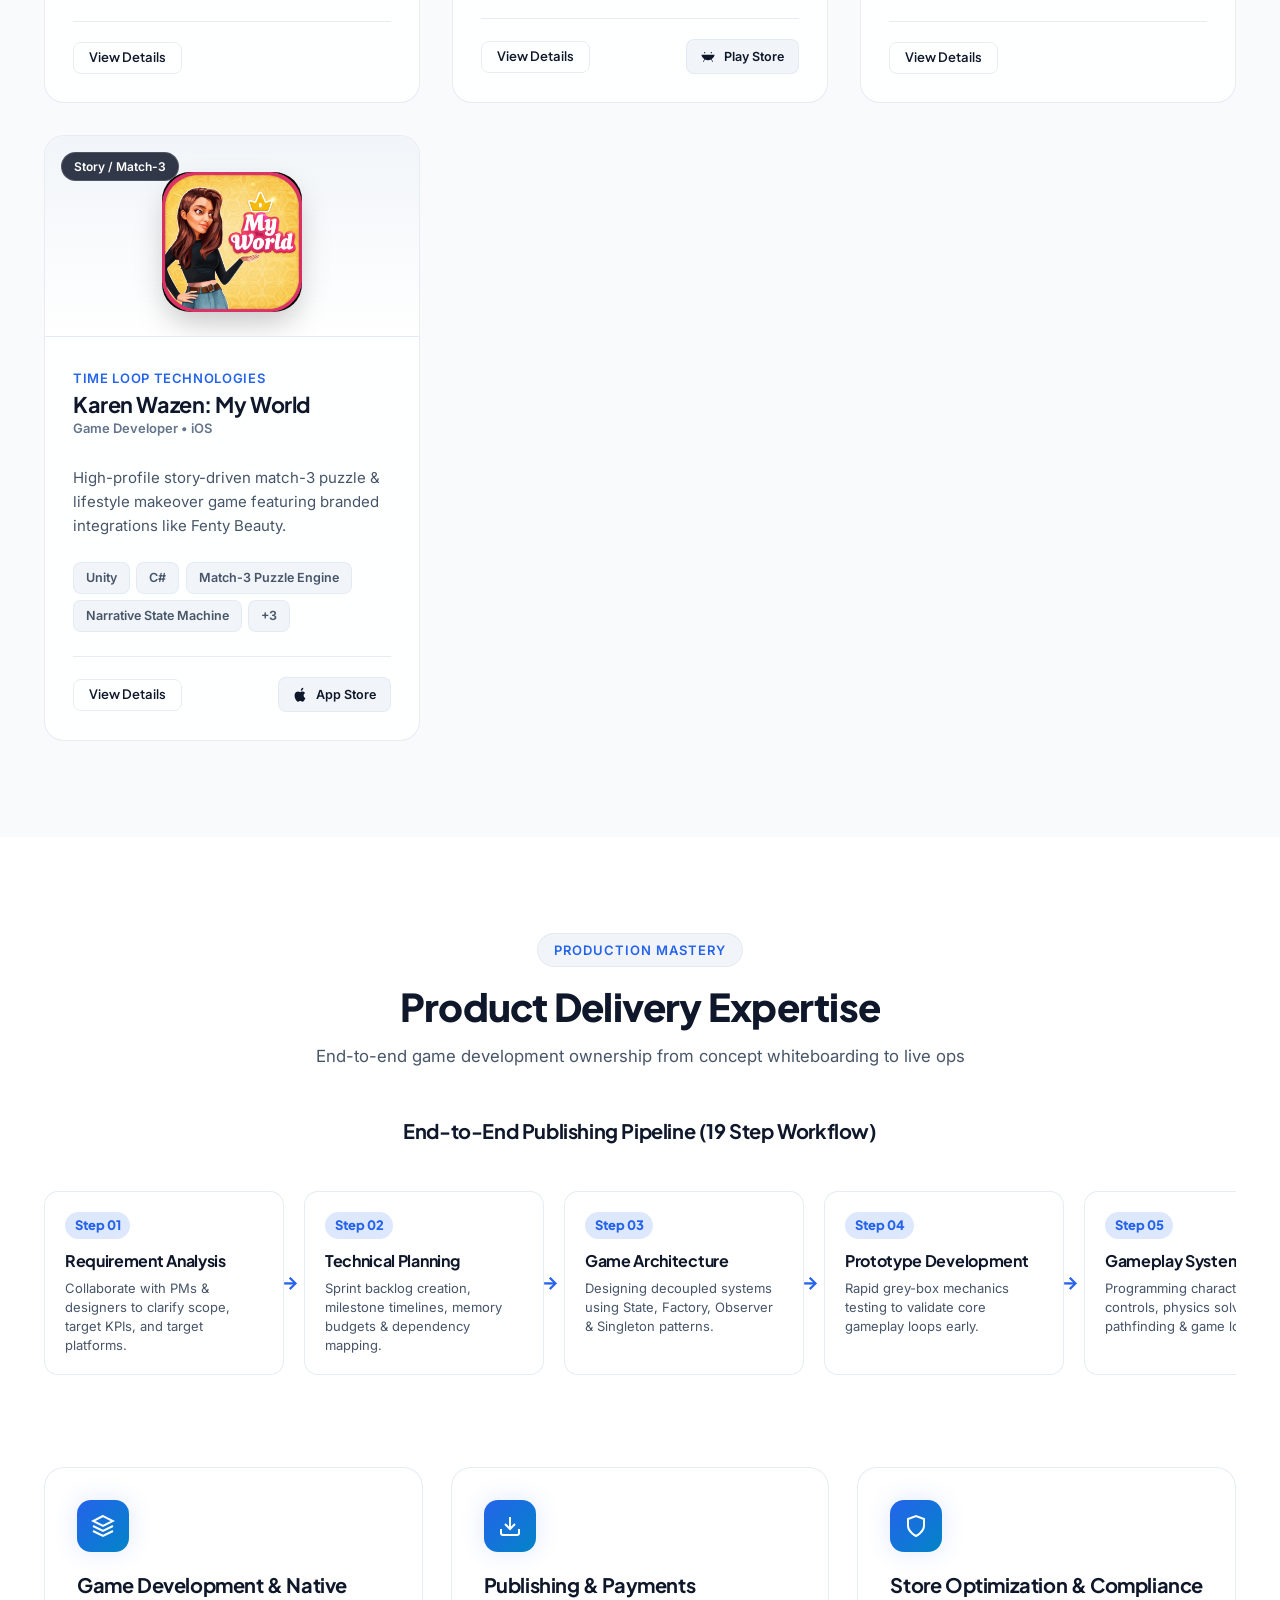
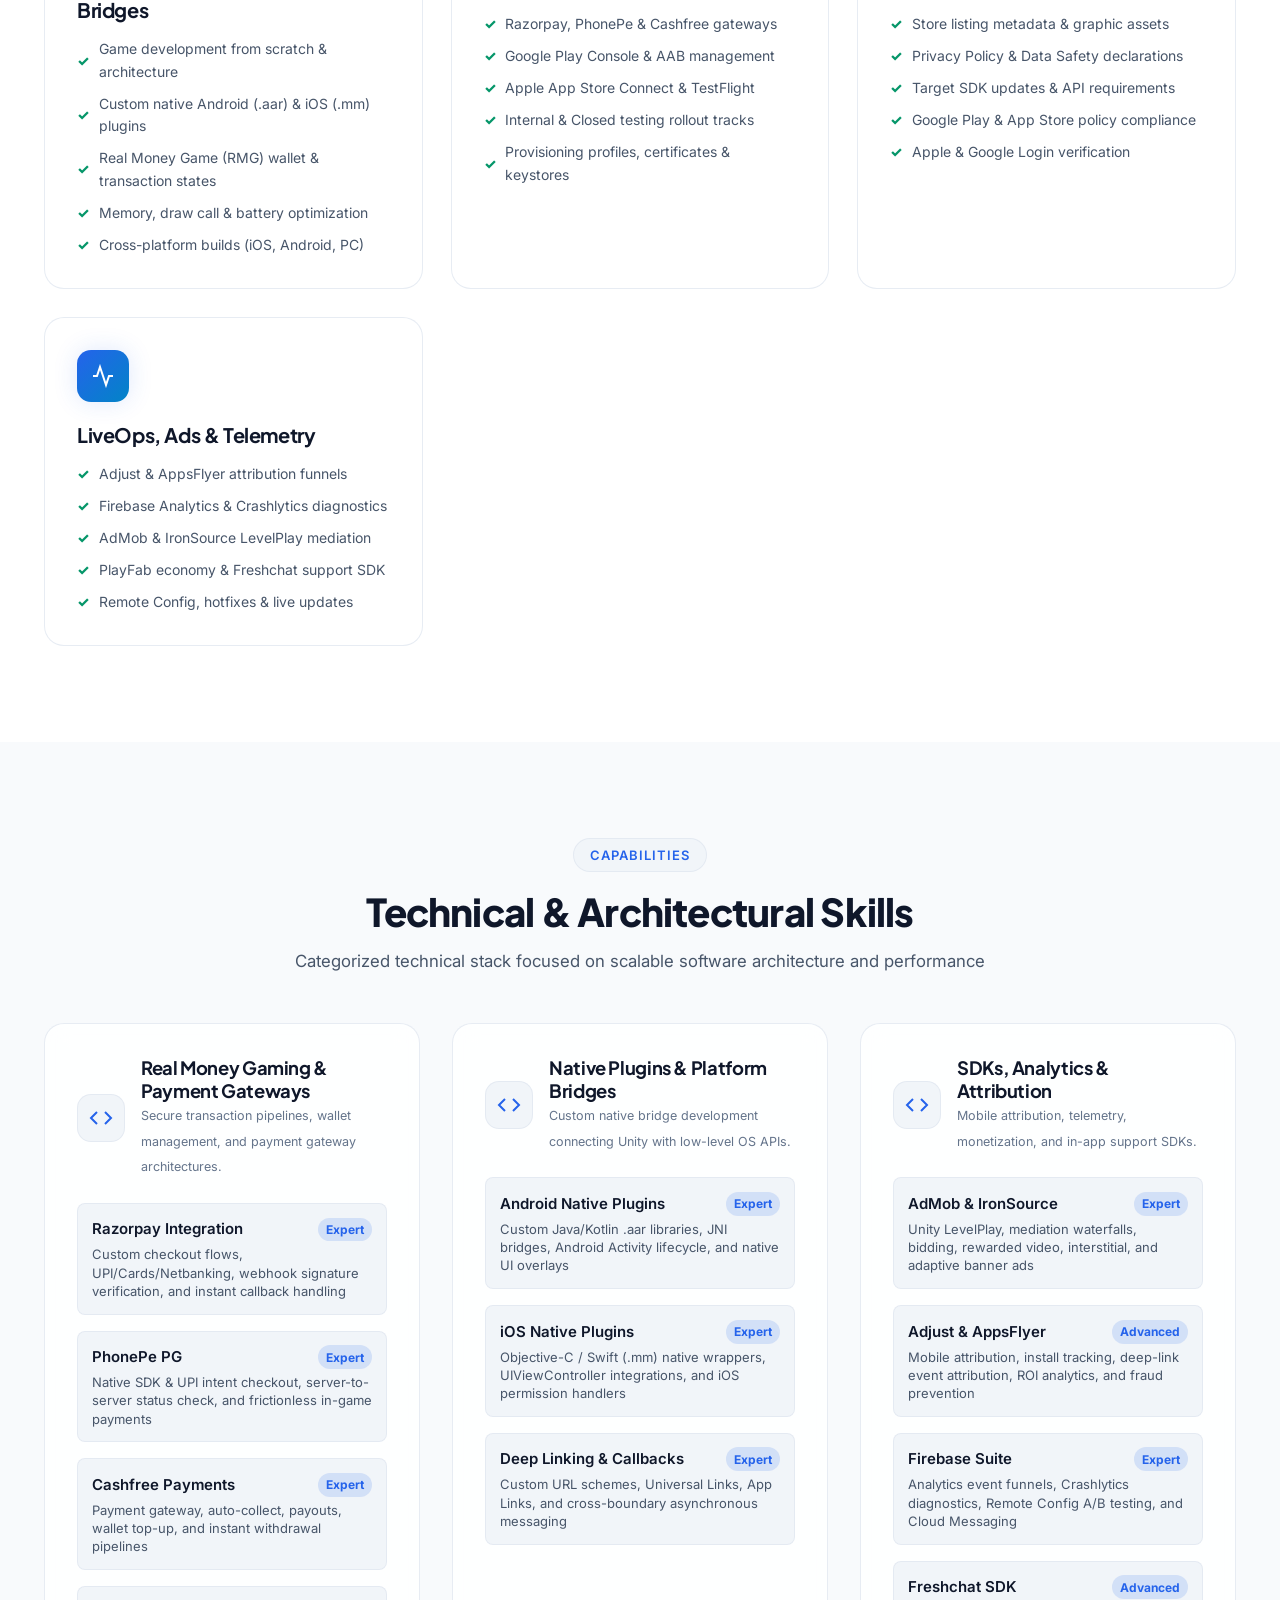
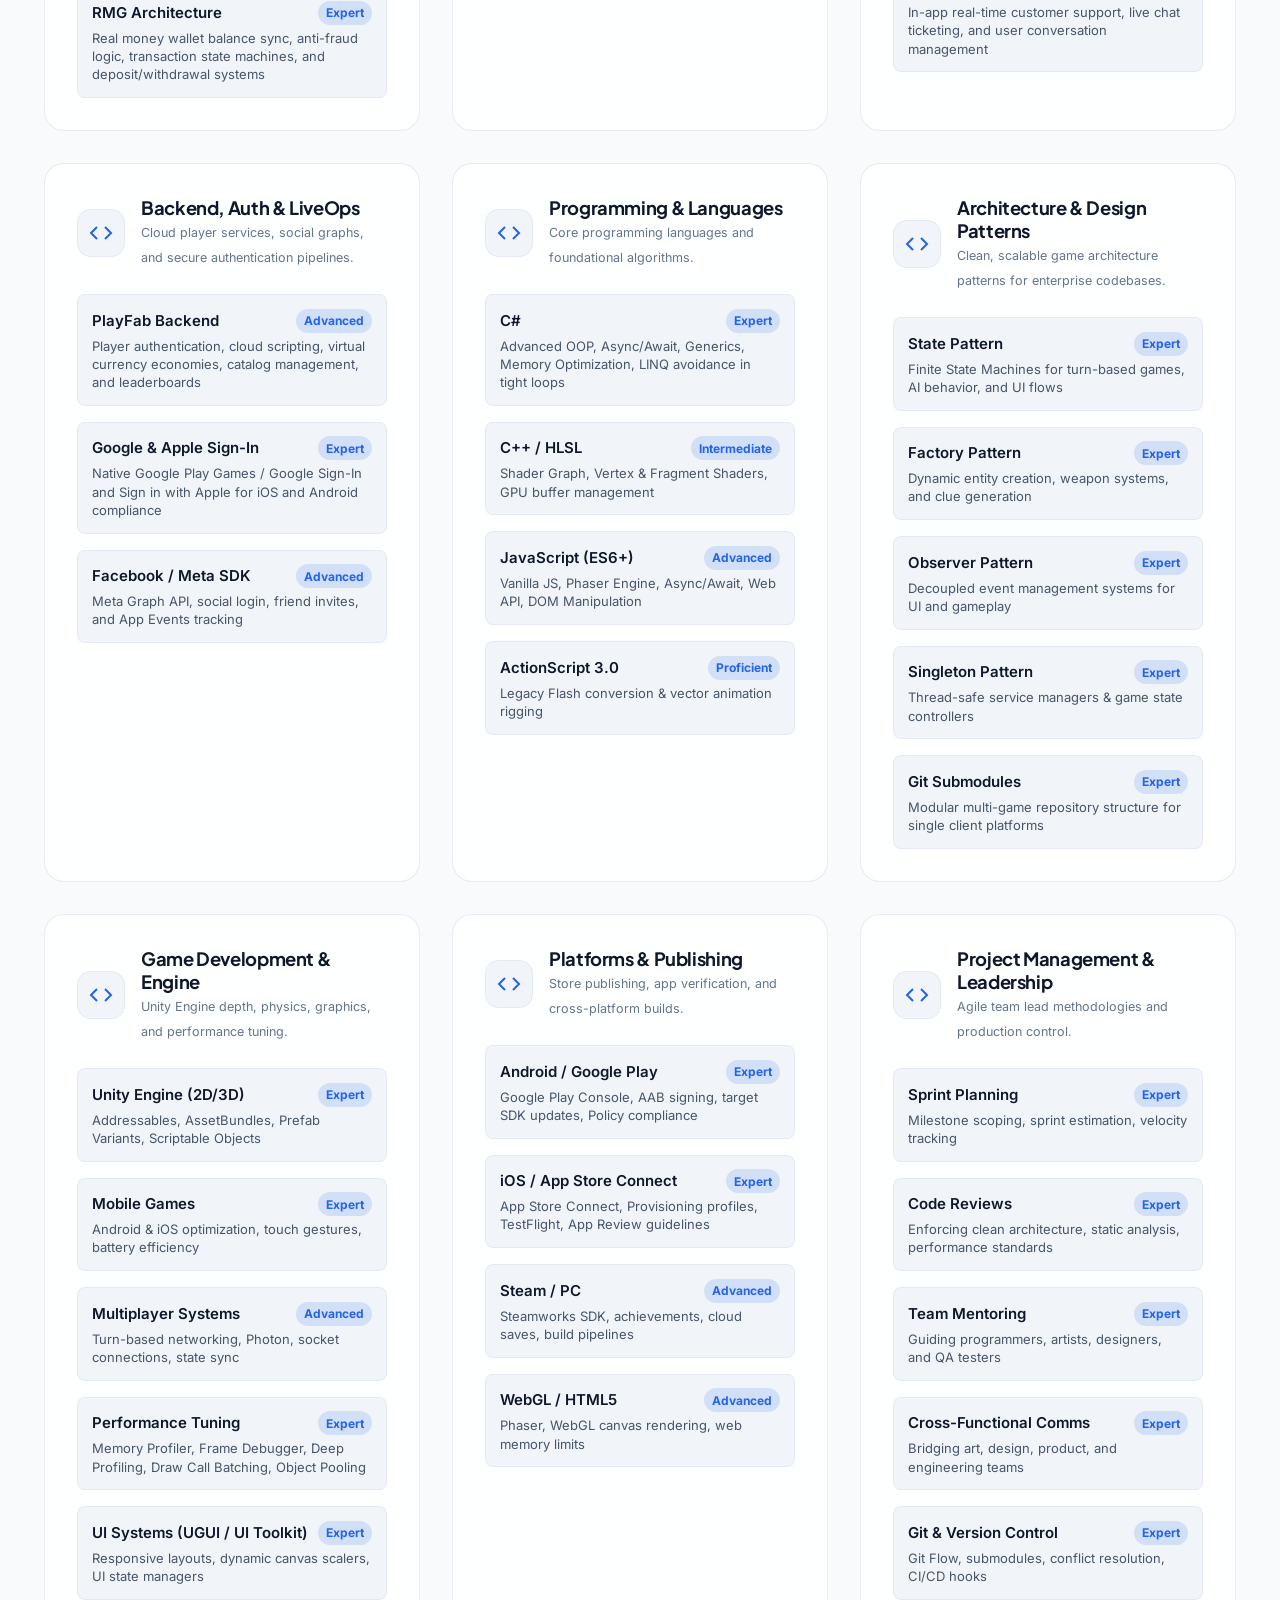
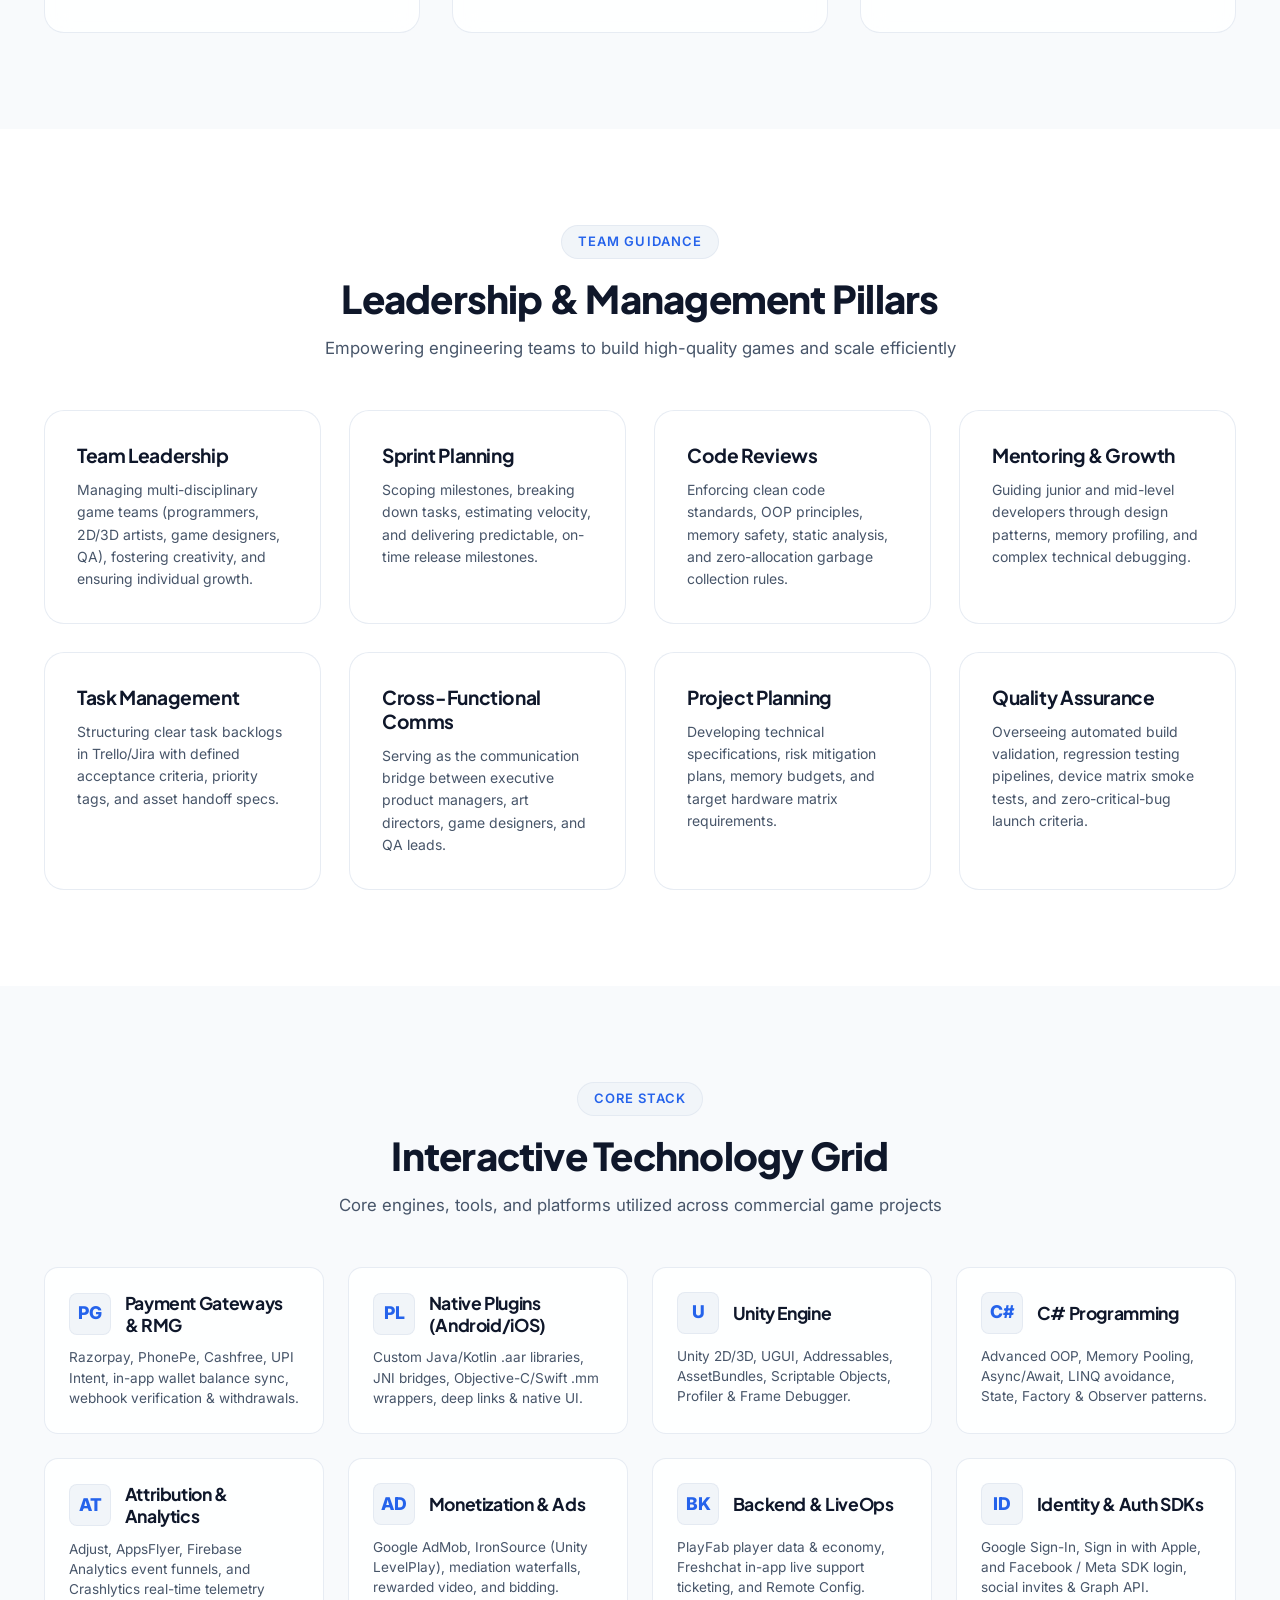
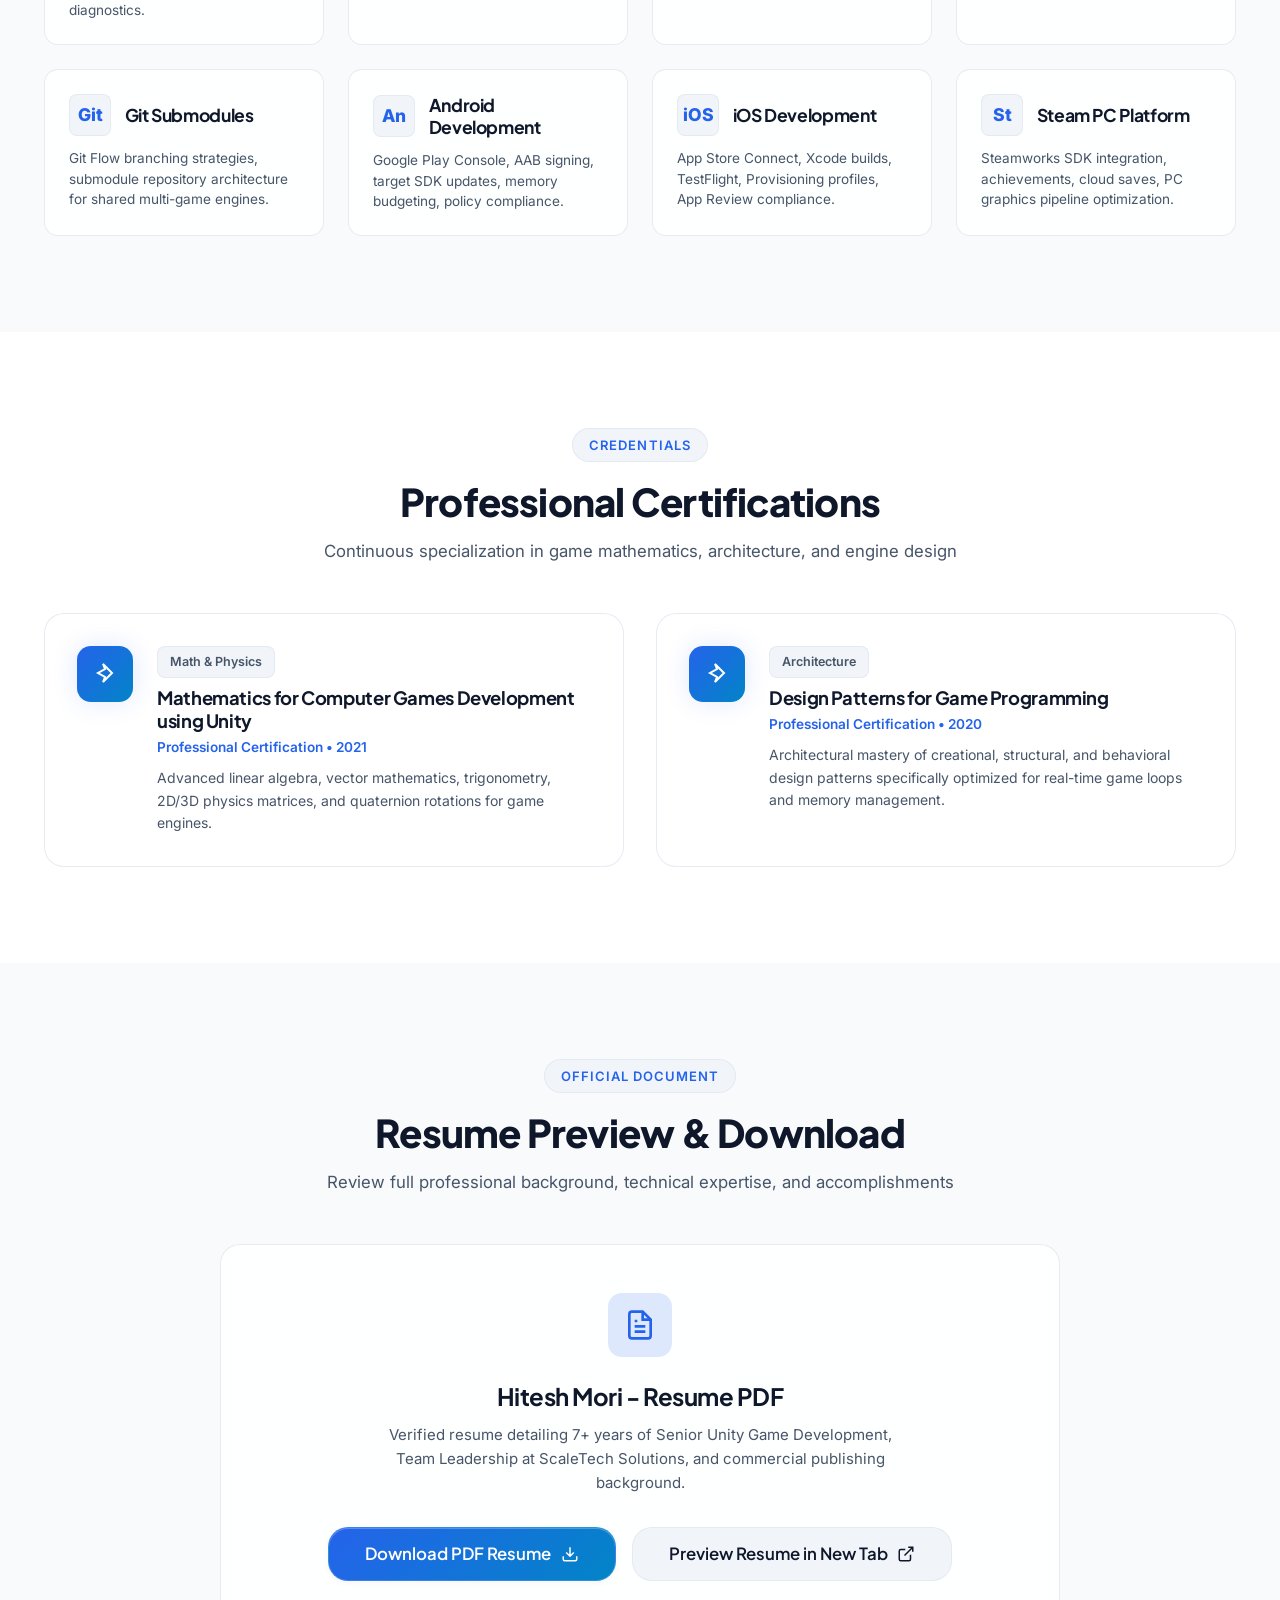
==== commit f72b7142: "Improved resume added skills and improve contact us section" ====
--- a/index.html
+++ b/index.html
@@ -4,11 +4,14 @@
   <meta charset="UTF-8">
   <meta name="viewport" content="width=device-width, initial-scale=1.0">
 
+  <!-- Google Search Console Verification -->
+  <meta name="google-site-verification" content="1wYJpnVH0Ro0N01bdERvS7yZgnea5ppMRaSTuEd9ys8" />
+
   <!-- Primary SEO Meta Tags -->
   <title>Hitesh Mori | Senior Unity Game Developer & Team Lead</title>
   <meta name="title" content="Hitesh Mori | Senior Unity Game Developer & Team Lead">
-  <meta name="description" content="Official portfolio of Hitesh Mori, Senior Unity Game Developer and Team Lead with 7+ years of experience in Unity 2D/3D, C# Game Architecture, Mobile Game Publishing (iOS/Android), Steam PC, Multiplayer, and LiveOps. Based in Ahmedabad, Gujarat, India.">
-  <meta name="keywords" content="Hitesh Mori, Hitesh Mori Unity Developer, Hitesh Mori Game Developer, Senior Unity Developer, Unity Team Lead, Unity 3D Developer India, Unity Developer Ahmedabad, C# Game Architect, Mobile Game Developer, iOS Game Publishing, Google Play Store Optimization, Multiplayer Game Developer, ScaleTech Solutions">
+  <meta name="description" content="Official portfolio of Hitesh Mori, Senior Unity Game Developer and Team Lead with 7+ years of experience in Unity 2D/3D, C# Game Architecture, Real Money Games (RMG), Payment Gateways (Razorpay, PhonePe, Cashfree), Native Android & iOS Plugins, SDK Integrations (Firebase, PlayFab, AdMob, Adjust, AppsFlyer), and Store Publishing.">
+  <meta name="keywords" content="Hitesh Mori, Senior Unity Developer, Unity Team Lead, Real Money Games Unity, Razorpay Unity, PhonePe Unity, Cashfree Unity, Android Native Plugin Unity, iOS Native Plugin Unity, PlayFab Unity, Firebase Unity, AdMob IronSource, Adjust AppsFlyer, Unity Developer India">
   <meta name="author" content="Hitesh Mori">
   <meta name="robots" content="index, follow, max-snippet:-1, max-image-preview:large, max-video-preview:-1">
   <link rel="canonical" href="https://hitesh276.github.io/portfolio/">
@@ -31,7 +34,7 @@
   <meta property="og:site_name" content="Hitesh Mori Portfolio">
   <meta property="og:url" content="https://hitesh276.github.io/portfolio/">
   <meta property="og:title" content="Hitesh Mori | Senior Unity Game Developer & Team Lead">
-  <meta property="og:description" content="Senior Unity Game Developer & Team Lead with 7+ years of commercial experience in Unity 2D/3D, C#, Mobile & PC game architecture, multiplayer, and store publishing.">
+  <meta property="og:description" content="Senior Unity Game Developer & Team Lead with 7+ years building commercial games, Real Money Games (RMG), Payment Gateways (Razorpay, PhonePe, Cashfree), Native Plugins (Android/iOS), and LiveOps SDKs.">
   <meta property="og:image" content="https://hitesh276.github.io/portfolio/assets/images/hitesh_mori.jpg">
   <meta property="og:image:secure_url" content="https://hitesh276.github.io/portfolio/assets/images/hitesh_mori.jpg">
   <meta property="og:image:type" content="image/jpeg">
@@ -47,7 +50,7 @@
   <meta name="twitter:card" content="summary_large_image">
   <meta name="twitter:url" content="https://hitesh276.github.io/portfolio/">
   <meta name="twitter:title" content="Hitesh Mori | Senior Unity Game Developer & Team Lead">
-  <meta name="twitter:description" content="Senior Unity Game Developer & Team Lead with 7+ years building commercial games across Mobile (iOS/Android), PC (Steam), and Web.">
+  <meta name="twitter:description" content="Senior Unity Game Developer & Team Lead with 7+ years building commercial games across Mobile (iOS/Android), PC (Steam), Real Money Games, and native plugins.">
   <meta name="twitter:image" content="https://hitesh276.github.io/portfolio/assets/images/hitesh_mori.jpg">
   <meta name="twitter:image:alt" content="Hitesh Mori - Senior Unity Game Developer">
 
@@ -56,7 +59,7 @@
   <link rel="apple-touch-icon" href="assets/images/hitesh_mori.jpg">
 
   <!-- Stylesheet -->
-  <link rel="stylesheet" href="assets/css/style.css?v=6">
+  <link rel="stylesheet" href="assets/css/style.css?v=8">
 
   <!-- Structured Data (JSON-LD) - Schema.org Graph -->
   <script type="application/ld+json">
@@ -70,7 +73,7 @@
         "givenName": "Hitesh",
         "familyName": "Mori",
         "jobTitle": "Senior Unity Game Developer & Team Lead",
-        "description": "Senior Unity Game Developer & Team Lead with 7+ years of experience leading game engineering teams, architecting scalable gameplay systems, and publishing games to Google Play, Apple App Store, and Steam.",
+        "description": "Senior Unity Game Developer & Team Lead with 7+ years of experience leading game engineering teams, architecting scalable gameplay systems, Real Money Gaming (RMG) architectures, payment gateway integrations, and publishing games to Google Play, Apple App Store, and Steam.",
         "image": "https://hitesh276.github.io/portfolio/assets/images/hitesh_mori.jpg",
         "url": "https://hitesh276.github.io/portfolio/",
         "email": "mailto:morihitesh3327@gmail.com",
@@ -93,6 +96,17 @@
           "Unity Game Engine",
           "Unity 2D/3D",
           "C# Programming",
+          "Real Money Gaming (RMG)",
+          "Payment Gateways (Razorpay, PhonePe, Cashfree)",
+          "Android Native Plugins (.aar / JNI)",
+          "iOS Native Plugins (.mm / Swift / Objective-C)",
+          "Firebase Analytics & Crashlytics",
+          "PlayFab Backend & CloudScript",
+          "Google AdMob & IronSource (LevelPlay)",
+          "Adjust & AppsFlyer Attribution",
+          "Freshchat Customer Support SDK",
+          "Google Sign-In & Apple Login",
+          "Facebook / Meta SDK",
           "Game Architecture",
           "State Pattern",
           "Factory Pattern",
@@ -101,8 +115,6 @@
           "Google Play Console",
           "App Store Connect",
           "Steamworks",
-          "Firebase Analytics & Remote Config",
-          "Google AdMob & Unity Ads",
           "LiveOps & Game Optimization"
         ]
       },
@@ -167,7 +179,7 @@
             <!-- Icon rendered dynamically via theme.js -->
           </span>
         </button>
-        <a href="#hire-me" class="btn btn--primary btn--sm">Hire Me</a>
+        <a href="https://mail.google.com/mail/?view=cm&fs=1&to=morihitesh3327@gmail.com&su=Senior+Unity+Game+Developer+Opportunity" target="_blank" rel="noopener" class="btn btn--primary btn--sm">Hire Me</a>
         <button class="navbar__mobile-toggle" id="mobileToggle" aria-label="Open navigation menu" aria-expanded="false">
           <svg viewBox="0 0 24 24" width="24" height="24" fill="none" stroke="currentColor" stroke-width="2">
             <line x1="3" y1="12" x2="21" y2="12"></line>
@@ -196,7 +208,7 @@
           <span class="hero__role">7+ Years Professional Experience</span>
 
           <p class="hero__summary">
-            Specializing in high-performance Unity C# architecture, multiplayer systems, team mentoring, and end-to-end mobile publishing on Google Play & Apple App Store. Shipped 15+ titles across Mobile, PC (Steam), and Web.
+            Specializing in high-performance Unity C# architecture, Real Money Games (RMG), Payment Gateways (Razorpay, PhonePe, Cashfree), custom Android & iOS Native Plugins, and enterprise SDK integrations. Shipped 15+ titles across Mobile, PC (Steam), and Web.
           </p>
 
           <div class="hero__actions">
@@ -208,7 +220,7 @@
               Download Resume
               <svg viewBox="0 0 24 24" width="18" height="18" fill="none" stroke="currentColor" stroke-width="2"><path d="M21 15v4a2 2 0 0 1-2 2H5a2 2 0 0 1-2-2v-4M7 10l5 5 5-5M12 15V3"/></svg>
             </a>
-            <a href="#hire-me" class="btn btn--outline btn--lg">Hire Me</a>
+            <a href="https://mail.google.com/mail/?view=cm&fs=1&to=morihitesh3327@gmail.com&su=Senior+Unity+Game+Developer+Opportunity" target="_blank" rel="noopener" class="btn btn--outline btn--lg">Hire Me</a>
           </div>
 
           <div class="hero__stats-strip">
@@ -247,13 +259,13 @@
 
             <div class="hero__pills">
               <span class="tech-pill">Unity 3D/2D</span>
-              <span class="tech-pill">C# Expert</span>
-              <span class="tech-pill">State & Factory Patterns</span>
-              <span class="tech-pill">Git Submodules</span>
-              <span class="tech-pill">Multiplayer Systems</span>
-              <span class="tech-pill">Google Play Console</span>
-              <span class="tech-pill">App Store Connect</span>
-              <span class="tech-pill">Firebase & AdMob</span>
+              <span class="tech-pill">C# Architecture</span>
+              <span class="tech-pill">Real Money Games (RMG)</span>
+              <span class="tech-pill">Razorpay / PhonePe / Cashfree</span>
+              <span class="tech-pill">Android & iOS Plugins</span>
+              <span class="tech-pill">PlayFab & Firebase</span>
+              <span class="tech-pill">Adjust & AppsFlyer</span>
+              <span class="tech-pill">AdMob & IronSource</span>
             </div>
 
             <div class="hero__card-footer">
@@ -386,12 +398,12 @@
             <div class="pillar-card__icon">
               <svg viewBox="0 0 24 24" width="24" height="24" fill="none" stroke="currentColor" stroke-width="2"><path d="M12 2L2 7l10 5 10-5-10-5zM2 17l10 5 10-5M2 12l10 5 10-5"/></svg>
             </div>
-            <h3 class="pillar-card__title">Game Development</h3>
+            <h3 class="pillar-card__title">Game Development & Native Bridges</h3>
             <div class="pillar-card__list">
-              <div class="pillar-card__item"><span class="pillar-card__check">✓</span> Game development from scratch</div>
-              <div class="pillar-card__item"><span class="pillar-card__check">✓</span> Core gameplay systems & state machines</div>
-              <div class="pillar-card__item"><span class="pillar-card__check">✓</span> Decoupled C# architecture</div>
-              <div class="pillar-card__item"><span class="pillar-card__check">✓</span> Memory & draw call optimization</div>
+              <div class="pillar-card__item"><span class="pillar-card__check">✓</span> Game development from scratch & architecture</div>
+              <div class="pillar-card__item"><span class="pillar-card__check">✓</span> Custom native Android (.aar) & iOS (.mm) plugins</div>
+              <div class="pillar-card__item"><span class="pillar-card__check">✓</span> Real Money Game (RMG) wallet & transaction states</div>
+              <div class="pillar-card__item"><span class="pillar-card__check">✓</span> Memory, draw call & battery optimization</div>
               <div class="pillar-card__item"><span class="pillar-card__check">✓</span> Cross-platform builds (iOS, Android, PC)</div>
             </div>
           </div>
@@ -400,13 +412,13 @@
             <div class="pillar-card__icon">
               <svg viewBox="0 0 24 24" width="24" height="24" fill="none" stroke="currentColor" stroke-width="2"><path d="M21 15v4a2 2 0 0 1-2 2H5a2 2 0 0 1-2-2v-4M7 10l5 5 5-5M12 15V3"/></svg>
             </div>
-            <h3 class="pillar-card__title">Publishing & Release</h3>
+            <h3 class="pillar-card__title">Publishing & Payments</h3>
             <div class="pillar-card__list">
-              <div class="pillar-card__item"><span class="pillar-card__check">✓</span> Google Play Console management</div>
-              <div class="pillar-card__item"><span class="pillar-card__check">✓</span> Apple App Store Connect configuration</div>
-              <div class="pillar-card__item"><span class="pillar-card__check">✓</span> Internal & Closed testing tracks</div>
-              <div class="pillar-card__item"><span class="pillar-card__check">✓</span> Provisioning profiles & keystores</div>
-              <div class="pillar-card__item"><span class="pillar-card__check">✓</span> Production rollout management</div>
+              <div class="pillar-card__item"><span class="pillar-card__check">✓</span> Razorpay, PhonePe & Cashfree gateways</div>
+              <div class="pillar-card__item"><span class="pillar-card__check">✓</span> Google Play Console & AAB management</div>
+              <div class="pillar-card__item"><span class="pillar-card__check">✓</span> Apple App Store Connect & TestFlight</div>
+              <div class="pillar-card__item"><span class="pillar-card__check">✓</span> Internal & Closed testing rollout tracks</div>
+              <div class="pillar-card__item"><span class="pillar-card__check">✓</span> Provisioning profiles, certificates & keystores</div>
             </div>
           </div>
 
@@ -416,11 +428,11 @@
             </div>
             <h3 class="pillar-card__title">Store Optimization & Compliance</h3>
             <div class="pillar-card__list">
-              <div class="pillar-card__item"><span class="pillar-card__check">✓</span> Store listing metadata & graphics</div>
-              <div class="pillar-card__item"><span class="pillar-card__check">✓</span> Privacy Policy & Data Safety forms</div>
+              <div class="pillar-card__item"><span class="pillar-card__check">✓</span> Store listing metadata & graphic assets</div>
+              <div class="pillar-card__item"><span class="pillar-card__check">✓</span> Privacy Policy & Data Safety declarations</div>
               <div class="pillar-card__item"><span class="pillar-card__check">✓</span> Target SDK updates & API requirements</div>
-              <div class="pillar-card__item"><span class="pillar-card__check">✓</span> Google Play Policy compliance</div>
-              <div class="pillar-card__item"><span class="pillar-card__check">✓</span> App Store Review guideline passes</div>
+              <div class="pillar-card__item"><span class="pillar-card__check">✓</span> Google Play & App Store policy compliance</div>
+              <div class="pillar-card__item"><span class="pillar-card__check">✓</span> Apple & Google Login verification</div>
             </div>
           </div>
 
@@ -428,13 +440,13 @@
             <div class="pillar-card__icon">
               <svg viewBox="0 0 24 24" width="24" height="24" fill="none" stroke="currentColor" stroke-width="2"><path d="M22 12h-4l-3 9L9 3l-3 9H2"/></svg>
             </div>
-            <h3 class="pillar-card__title">Live Operations & Telemetry</h3>
+            <h3 class="pillar-card__title">LiveOps, Ads & Telemetry</h3>
             <div class="pillar-card__list">
-              <div class="pillar-card__item"><span class="pillar-card__check">✓</span> Firebase Analytics event funnels</div>
-              <div class="pillar-card__item"><span class="pillar-card__check">✓</span> Crashlytics real-time monitoring</div>
-              <div class="pillar-card__item"><span class="pillar-card__check">✓</span> AdMob mediation & waterfall tuning</div>
-              <div class="pillar-card__item"><span class="pillar-card__check">✓</span> Post-release bug fixes & hotfixes</div>
-              <div class="pillar-card__item"><span class="pillar-card__check">✓</span> Continuous version updates</div>
+              <div class="pillar-card__item"><span class="pillar-card__check">✓</span> Adjust & AppsFlyer attribution funnels</div>
+              <div class="pillar-card__item"><span class="pillar-card__check">✓</span> Firebase Analytics & Crashlytics diagnostics</div>
+              <div class="pillar-card__item"><span class="pillar-card__check">✓</span> AdMob & IronSource LevelPlay mediation</div>
+              <div class="pillar-card__item"><span class="pillar-card__check">✓</span> PlayFab economy & Freshchat support SDK</div>
+              <div class="pillar-card__item"><span class="pillar-card__check">✓</span> Remote Config, hotfixes & live updates</div>
             </div>
           </div>
         </div>
@@ -537,6 +549,22 @@
         <div class="tech-grid">
           <div class="tech-grid__item">
             <div class="tech-grid__header">
+              <div class="tech-grid__icon-box">PG</div>
+              <h3 class="tech-grid__title">Payment Gateways & RMG</h3>
+            </div>
+            <p class="tech-grid__detail">Razorpay, PhonePe, Cashfree, UPI Intent, in-app wallet balance sync, webhook verification & withdrawals.</p>
+          </div>
+
+          <div class="tech-grid__item">
+            <div class="tech-grid__header">
+              <div class="tech-grid__icon-box">PL</div>
+              <h3 class="tech-grid__title">Native Plugins (Android/iOS)</h3>
+            </div>
+            <p class="tech-grid__detail">Custom Java/Kotlin .aar libraries, JNI bridges, Objective-C/Swift .mm wrappers, deep links & native UI.</p>
+          </div>
+
+          <div class="tech-grid__item">
+            <div class="tech-grid__header">
               <div class="tech-grid__icon-box">U</div>
               <h3 class="tech-grid__title">Unity Engine</h3>
             </div>
@@ -553,10 +581,34 @@
 
           <div class="tech-grid__item">
             <div class="tech-grid__header">
-              <div class="tech-grid__icon-box">FB</div>
-              <h3 class="tech-grid__title">Firebase Services</h3>
-            </div>
-            <p class="tech-grid__detail">Firebase Analytics telemetry event logging, real-time Crashlytics stack trace monitoring.</p>
+              <div class="tech-grid__icon-box">AT</div>
+              <h3 class="tech-grid__title">Attribution & Analytics</h3>
+            </div>
+            <p class="tech-grid__detail">Adjust, AppsFlyer, Firebase Analytics event funnels, and Crashlytics real-time telemetry diagnostics.</p>
+          </div>
+
+          <div class="tech-grid__item">
+            <div class="tech-grid__header">
+              <div class="tech-grid__icon-box">AD</div>
+              <h3 class="tech-grid__title">Monetization & Ads</h3>
+            </div>
+            <p class="tech-grid__detail">Google AdMob, IronSource (Unity LevelPlay), mediation waterfalls, rewarded video, and bidding.</p>
+          </div>
+
+          <div class="tech-grid__item">
+            <div class="tech-grid__header">
+              <div class="tech-grid__icon-box">BK</div>
+              <h3 class="tech-grid__title">Backend & LiveOps</h3>
+            </div>
+            <p class="tech-grid__detail">PlayFab player data & economy, Freshchat in-app live support ticketing, and Remote Config.</p>
+          </div>
+
+          <div class="tech-grid__item">
+            <div class="tech-grid__header">
+              <div class="tech-grid__icon-box">ID</div>
+              <h3 class="tech-grid__title">Identity & Auth SDKs</h3>
+            </div>
+            <p class="tech-grid__detail">Google Sign-In, Sign in with Apple, and Facebook / Meta SDK login, social invites & Graph API.</p>
           </div>
 
           <div class="tech-grid__item">
@@ -572,7 +624,7 @@
               <div class="tech-grid__icon-box">An</div>
               <h3 class="tech-grid__title">Android Development</h3>
             </div>
-            <p class="tech-grid__detail">Google Play Console, AAB signing, target SDK updates, memory budgeting, AdMob mediation.</p>
+            <p class="tech-grid__detail">Google Play Console, AAB signing, target SDK updates, memory budgeting, policy compliance.</p>
           </div>
 
           <div class="tech-grid__item">
@@ -589,14 +641,6 @@
               <h3 class="tech-grid__title">Steam PC Platform</h3>
             </div>
             <p class="tech-grid__detail">Steamworks SDK integration, achievements, cloud saves, PC graphics pipeline optimization.</p>
-          </div>
-
-          <div class="tech-grid__item">
-            <div class="tech-grid__header">
-              <div class="tech-grid__icon-box">GL</div>
-              <h3 class="tech-grid__title">WebGL & Web</h3>
-            </div>
-            <p class="tech-grid__detail">Phaser HTML5 framework, WebGL canvas rendering, browser memory limit optimization.</p>
           </div>
         </div>
       </div>
@@ -668,8 +712,8 @@
             </div>
 
             <div class="cta-banner__actions">
-              <a href="#contact" class="btn btn--secondary btn--lg" style="background:#ffffff;color:#0f172a;">
-                Contact Me Directly
+              <a href="https://mail.google.com/mail/?view=cm&fs=1&to=morihitesh3327@gmail.com&su=Game+Development+%2F+Team+Lead+Inquiry&body=Hi+Hitesh,%0A%0AI+am+reaching+out+regarding+a+game+development+opportunity+or+project+collaboration.%0A%0ABest+regards," target="_blank" rel="noopener" class="btn btn--secondary btn--lg" style="background:#ffffff;color:#0f172a;">
+                Send Direct Email
               </a>
               <a href="assets/Resume/Resume.pdf" download class="btn btn--outline btn--lg" style="color:#ffffff;border-color:rgba(255,255,255,0.4);">
                 Download Resume
@@ -690,77 +734,70 @@
         </div>
 
         <div class="contact-grid">
-          <div class="contact-info">
-            <div class="contact-item">
-              <div class="contact-item__icon">
-                <svg viewBox="0 0 24 24" width="22" height="22" fill="none" stroke="currentColor" stroke-width="2"><path d="M4 4h16c1.1 0 2 .9 2 2v12c0 1.1-.9 2-2 2H4c-1.1 0-2-.9-2-2V6c0-1.1.9-2 2-2z"></path><polyline points="22,6 12,13 2,6"></polyline></svg>
-              </div>
-              <div>
-                <span class="contact-item__title">Direct Email</span>
-                <div class="contact-item__value">
-                  <a href="mailto:morihitesh3327@gmail.com" style="color:inherit;">morihitesh3327@gmail.com</a>
-                </div>
-              </div>
-            </div>
-
-            <div class="contact-item">
-              <div class="contact-item__icon">
-                <svg viewBox="0 0 24 24" width="22" height="22" fill="none" stroke="currentColor" stroke-width="2"><path d="M22 16.92v3a2 2 0 0 1-2.18 2 19.79 19.79 0 0 1-8.63-3.07 19.5 19.5 0 0 1-6-6 19.79 19.79 0 0 1-3.07-8.67A2 2 0 0 1 4.11 2h3a2 2 0 0 1 2 1.72 12.84 12.84 0 0 0 .7 2.81 2 2 0 0 1-.45 2.11L8.09 9.91a16 16 0 0 0 6 6l1.27-1.27a2 2 0 0 1 2.11-.45 12.84 12.84 0 0 0 2.81.7A2 2 0 0 1 22 16.92z"></path></svg>
-              </div>
-              <div>
-                <span class="contact-item__title">Phone / WhatsApp</span>
-                <div class="contact-item__value">
-                  <a href="tel:+917874504650" style="color:inherit;">+91 7874504650</a>
-                </div>
-              </div>
-            </div>
-
-            <div class="contact-item">
-              <div class="contact-item__icon">
-                <svg viewBox="0 0 24 24" width="22" height="22" fill="none" stroke="currentColor" stroke-width="2"><path d="M16 8a6 6 0 0 1 6 6v7h-4v-7a2 2 0 0 0-2-2 2 2 0 0 0-2 2v7h-4v-7a6 6 0 0 1 6-6z"></path><rect x="2" y="9" width="4" height="12"></rect><circle cx="4" cy="4" r="2"></circle></svg>
-              </div>
-              <div>
-                <span class="contact-item__title">LinkedIn</span>
-                <div class="contact-item__value">
-                  <a href="https://www.linkedin.com/in/hitesh-mori-unity-developer/" target="_blank" rel="noopener" style="color:inherit;">linkedin.com/in/hitesh-mori-unity-developer/</a>
-                </div>
-              </div>
-            </div>
-
-            <div class="contact-item">
-              <div class="contact-item__icon">
-                <svg viewBox="0 0 24 24" width="22" height="22" fill="none" stroke="currentColor" stroke-width="2"><path d="M21 10c0 7-9 13-9 13s-9-6-9-13a9 9 0 0 1 18 0z"></path><circle cx="12" cy="10" r="3"></circle></svg>
-              </div>
-              <div>
-                <span class="contact-item__title">Location</span>
-                <div class="contact-item__value">Ahmedabad, Gujarat, India</div>
-              </div>
-            </div>
-          </div>
-
-          <form class="contact-form" id="contactForm" aria-label="Contact Form">
-            <input type="text" name="_honey" style="display:none" tabindex="-1" autocomplete="off">
-
-            <div class="form-group">
-              <label for="contactName" class="form-label">Full Name</label>
-              <input type="text" id="contactName" name="name" class="form-input" placeholder="e.g. Sarah Jenkins" required>
-            </div>
-
-            <div class="form-group">
-              <label for="contactEmail" class="form-label">Email Address</label>
-              <input type="email" id="contactEmail" name="email" class="form-input" placeholder="e.g. sarah@gamecompany.com" required>
-            </div>
-
-            <div class="form-group">
-              <label for="contactMessage" class="form-label">Message</label>
-              <textarea id="contactMessage" name="message" class="form-textarea" placeholder="Describe your game project, team role, or inquiry..." required></textarea>
-            </div>
-
-            <button type="submit" class="btn btn--primary btn--lg" id="contactSubmitBtn" style="width:100%;">
-              <span>Send Message</span>
-              <svg viewBox="0 0 24 24" width="18" height="18" fill="none" stroke="currentColor" stroke-width="2"><line x1="22" y1="2" x2="11" y2="13"></line><polygon points="22 2 15 22 11 13 2 9 22 2"></polygon></svg>
-            </button>
-          </form>
+          <!-- Email Card -->
+          <div class="contact-card contact-card--featured" style="cursor:default;">
+            <div class="contact-card__icon">
+              <svg viewBox="0 0 24 24" width="24" height="24" fill="none" stroke="currentColor" stroke-width="2"><path d="M4 4h16c1.1 0 2 .9 2 2v12c0 1.1-.9 2-2 2H4c-1.1 0-2-.9-2-2V6c0-1.1.9-2 2-2z"></path><polyline points="22,6 12,13 2,6"></polyline></svg>
+            </div>
+            <span class="contact-card__label">Direct Email</span>
+            <div style="display:flex;align-items:center;gap:0.5rem;width:100%;margin-bottom:0.4rem;">
+              <span class="contact-card__value" style="margin-bottom:0;">morihitesh3327@gmail.com</span>
+              <button class="btn-copy-email" id="copyEmailBtn" title="Copy Email Address" aria-label="Copy Email Address">
+                <svg viewBox="0 0 24 24" width="14" height="14" fill="none" stroke="currentColor" stroke-width="2"><rect x="9" y="9" width="13" height="13" rx="2" ry="2"></rect><path d="M5 15H4a2 2 0 0 1-2-2V4a2 2 0 0 1 2-2h9a2 2 0 0 1 2 2v1"></path></svg>
+              </button>
+            </div>
+            <p class="contact-card__desc">Click below to compose an email directly in Gmail or your mail app.</p>
+            <div style="display:flex;gap:0.5rem;width:100%;margin-top:auto;">
+              <a href="https://mail.google.com/mail/?view=cm&fs=1&to=morihitesh3327@gmail.com&su=Game+Development+%2F+Team+Lead+Inquiry&body=Hi+Hitesh,%0A%0AI+am+reaching+out+regarding+a+game+development+opportunity+or+project+collaboration.%0A%0ABest+regards," target="_blank" rel="noopener" class="btn btn--primary btn--sm" style="flex:1;justify-content:center;font-size:0.8125rem;padding:0.5rem 0.6rem;">
+                <svg viewBox="0 0 24 24" width="14" height="14" fill="none" stroke="currentColor" stroke-width="2"><path d="M4 4h16c1.1 0 2 .9 2 2v12c0 1.1-.9 2-2 2H4c-1.1 0-2-.9-2-2V6c0-1.1.9-2 2-2z"></path><polyline points="22,6 12,13 2,6"></polyline></svg>
+                <span>Compose</span>
+              </a>
+              <a href="mailto:morihitesh3327@gmail.com?subject=Game%20Development%20%2F%20Team%20Lead%20Inquiry&body=Hi%20Hitesh,%0A%0AI%20am%20reaching%20out%20regarding%20a%20game%20development%20opportunity%20or%20project%20collaboration.%0A%0ABest%20regards," class="btn btn--outline btn--sm" style="flex:1;justify-content:center;font-size:0.8125rem;padding:0.5rem 0.6rem;">
+                <span>App</span>
+              </a>
+            </div>
+          </div>
+
+          <!-- Phone / WhatsApp Card -->
+          <a href="tel:+917874504650" class="contact-card" aria-label="Call or WhatsApp +91 7874504650">
+            <div class="contact-card__icon">
+              <svg viewBox="0 0 24 24" width="24" height="24" fill="none" stroke="currentColor" stroke-width="2"><path d="M22 16.92v3a2 2 0 0 1-2.18 2 19.79 19.79 0 0 1-8.63-3.07 19.5 19.5 0 0 1-6-6 19.79 19.79 0 0 1-3.07-8.67A2 2 0 0 1 4.11 2h3a2 2 0 0 1 2 1.72 12.84 12.84 0 0 0 .7 2.81 2 2 0 0 1-.45 2.11L8.09 9.91a16 16 0 0 0 6 6l1.27-1.27a2 2 0 0 1 2.11-.45 12.84 12.84 0 0 0 2.81.7A2 2 0 0 1 22 16.92z"></path></svg>
+            </div>
+            <span class="contact-card__label">Phone / WhatsApp</span>
+            <span class="contact-card__value">+91 7874504650</span>
+            <p class="contact-card__desc">Available for direct voice calls, project discussions, and WhatsApp chats.</p>
+            <span class="contact-card__btn">
+              <span>Call / Message</span>
+              <svg viewBox="0 0 24 24" width="16" height="16" fill="none" stroke="currentColor" stroke-width="2"><line x1="5" y1="12" x2="19" y2="12"></line><polyline points="12 5 19 12 12 19"></polyline></svg>
+            </span>
+          </a>
+
+          <!-- LinkedIn Card -->
+          <a href="https://www.linkedin.com/in/hitesh-mori-unity-developer/" target="_blank" rel="noopener" class="contact-card" aria-label="Connect on LinkedIn">
+            <div class="contact-card__icon">
+              <svg viewBox="0 0 24 24" width="24" height="24" fill="none" stroke="currentColor" stroke-width="2"><path d="M16 8a6 6 0 0 1 6 6v7h-4v-7a2 2 0 0 0-2-2 2 2 0 0 0-2 2v7h-4v-7a6 6 0 0 1 6-6z"></path><rect x="2" y="9" width="4" height="12"></rect><circle cx="4" cy="4" r="2"></circle></svg>
+            </div>
+            <span class="contact-card__label">LinkedIn Profile</span>
+            <span class="contact-card__value">Hitesh Mori</span>
+            <p class="contact-card__desc">Connect on LinkedIn to review recommendations and send InMails.</p>
+            <span class="contact-card__btn">
+              <span>View Profile</span>
+              <svg viewBox="0 0 24 24" width="16" height="16" fill="none" stroke="currentColor" stroke-width="2"><line x1="5" y1="12" x2="19" y2="12"></line><polyline points="12 5 19 12 12 19"></polyline></svg>
+            </span>
+          </a>
+
+          <!-- Location Card -->
+          <div class="contact-card" style="cursor:default;">
+            <div class="contact-card__icon">
+              <svg viewBox="0 0 24 24" width="24" height="24" fill="none" stroke="currentColor" stroke-width="2"><path d="M21 10c0 7-9 13-9 13s-9-6-9-13a9 9 0 0 1 18 0z"></path><circle cx="12" cy="10" r="3"></circle></svg>
+            </div>
+            <span class="contact-card__label">Location & Availability</span>
+            <span class="contact-card__value">Ahmedabad, Gujarat, India</span>
+            <p class="contact-card__desc">Open to Remote (Global) & On-Site Senior / Lead Game Developer opportunities.</p>
+            <span class="contact-card__btn" style="color:var(--accent-secondary);">
+              <span>Full-Time / Remote</span>
+            </span>
+          </div>
         </div>
       </div>
     </section>
@@ -803,7 +840,7 @@
         <div>
           <h4 class="footer__column-title">Connect</h4>
           <div class="footer__links">
-            <a href="mailto:morihitesh3327@gmail.com" class="footer__link">Email Me</a>
+            <a href="https://mail.google.com/mail/?view=cm&fs=1&to=morihitesh3327@gmail.com&su=Portfolio+Inquiry+-+Hitesh+Mori" target="_blank" rel="noopener" class="footer__link">Email Me</a>
             <a href="tel:+917874504650" class="footer__link">Call / WhatsApp</a>
             <a href="assets/Resume/Resume.pdf" target="_blank" download class="footer__link">Download Resume</a>
           </div>
@@ -837,6 +874,6 @@
   </div>
 
   <!-- ES6 Main JavaScript Module -->
-  <script type="module" src="assets/js/main.js?v=2"></script>
+  <script type="module" src="assets/js/main.js?v=5"></script>
 </body>
 </html>
--- a/assets/css/style.css
+++ b/assets/css/style.css
@@ -186,104 +186,140 @@
   }
 }
 
-/* Contact Form & Info */
+/* Contact Direct Cards (4 in One Row) */
 .contact-grid {
   display: grid;
-  grid-template-columns: 0.9fr 1.1fr;
-  gap: 3.5rem;
+  grid-template-columns: repeat(4, 1fr);
+  gap: 1.25rem;
+  max-width: 1280px;
+  margin: 0 auto;
+}
+
+.contact-card {
+  display: flex;
+  flex-direction: column;
   align-items: flex-start;
-}
-
-.contact-info {
-  display: flex;
-  flex-direction: column;
-  gap: 2rem;
-}
-
-.contact-item {
-  display: flex;
-  align-items: flex-start;
-  gap: 1.25rem;
-}
-
-.contact-item__icon {
+  padding: 1.75rem 1.25rem;
+  background: var(--bg-card);
+  border: 1px solid var(--border-color);
+  border-radius: var(--radius-lg);
+  text-decoration: none;
+  color: inherit;
+  transition: transform var(--transition-fast), border-color var(--transition-fast), box-shadow var(--transition-fast);
+  position: relative;
+  overflow: hidden;
+  height: 100%;
+}
+
+.contact-card:hover {
+  transform: translateY(-4px);
+  border-color: var(--accent-primary);
+  box-shadow: 0 12px 24px -8px var(--accent-glow);
+}
+
+.contact-card--featured {
+  background: linear-gradient(135deg, rgba(56, 189, 248, 0.08) 0%, rgba(37, 99, 235, 0.04) 100%), var(--bg-card);
+  border-color: rgba(56, 189, 248, 0.3);
+}
+
+.contact-card__icon {
   width: 48px;
   height: 48px;
   border-radius: var(--radius-md);
-  background: var(--bg-subtle);
+  background: var(--accent-glow);
   border: 1px solid var(--border-color);
   display: flex;
   align-items: center;
   justify-content: center;
   color: var(--accent-primary);
-  flex-shrink: 0;
-}
-
-.contact-item__title {
-  font-size: 0.85rem;
-  font-weight: 600;
+  margin-bottom: 1.25rem;
+  transition: transform var(--transition-fast);
+}
+
+.contact-card:hover .contact-card__icon {
+  transform: scale(1.08);
+}
+
+.contact-card__label {
+  font-size: 0.75rem;
+  font-weight: 700;
   color: var(--text-subtle);
   text-transform: uppercase;
-  letter-spacing: 0.05em;
-}
-
-.contact-item__value {
-  font-size: 1.1rem;
+  letter-spacing: 0.08em;
+  margin-bottom: 0.4rem;
+}
+
+.contact-card__value {
+  font-size: 0.95rem;
   font-weight: 700;
   color: var(--text-main);
   word-break: break-word;
-}
-
-.contact-form {
-  background: var(--bg-card);
-  border: 1px solid var(--border-color);
-  border-radius: var(--radius-lg);
-  padding: 2.5rem;
-  backdrop-filter: blur(12px);
-}
-
-.form-group {
-  display: flex;
-  flex-direction: column;
+  margin-bottom: 0.5rem;
+  line-height: 1.4;
+}
+
+.contact-card__desc {
+  font-size: 0.8125rem;
+  color: var(--text-muted);
+  line-height: 1.5;
+  margin-bottom: 1.25rem;
+  flex-grow: 1;
+}
+
+.contact-card__btn {
+  display: inline-flex;
+  align-items: center;
   gap: 0.5rem;
-  margin-bottom: 1.5rem;
-}
-
-.form-label {
-  font-size: 0.875rem;
+  font-size: 0.85rem;
   font-weight: 600;
+  color: var(--accent-primary);
+  padding: 0.4rem 0;
+  margin-top: auto;
+  transition: gap var(--transition-fast), color var(--transition-fast);
+}
+
+.contact-card:hover .contact-card__btn {
+  color: var(--accent-hover);
+  gap: 0.75rem;
+}
+
+.btn-copy-email {
+  background: var(--bg-subtle);
+  border: 1px solid var(--border-color);
+  border-radius: var(--radius-sm);
+  color: var(--text-muted);
+  width: 28px;
+  height: 28px;
+  display: inline-flex;
+  align-items: center;
+  justify-content: center;
+  cursor: pointer;
+  transition: var(--transition-fast);
+  flex-shrink: 0;
+}
+
+.btn-copy-email:hover {
   color: var(--text-main);
-}
-
-.form-input, .form-textarea {
-  width: 100%;
-  padding: 0.85rem 1.1rem;
-  border-radius: var(--radius-md);
-  background: var(--bg-subtle);
-  border: 1px solid var(--border-color);
-  color: var(--text-main);
-  transition: var(--transition-fast);
-}
-
-.form-input:focus, .form-textarea:focus {
   border-color: var(--accent-primary);
   background: var(--bg-surface);
-  box-shadow: 0 0 0 3px var(--accent-glow);
-}
-
-.form-textarea {
-  min-height: 140px;
-  resize: vertical;
-}
-
-@media (max-width: 1024px) {
+}
+
+.btn-copy-email--success {
+  border-color: #10b981 !important;
+  background: rgba(16, 185, 129, 0.1) !important;
+}
+
+@media (max-width: 1100px) {
+  .contact-grid {
+    grid-template-columns: repeat(2, 1fr);
+    gap: 1.25rem;
+  }
+}
+
+@media (max-width: 600px) {
   .contact-grid {
     grid-template-columns: 1fr;
-    gap: 2.5rem;
-  }
-
-  .contact-form {
-    padding: 1.75rem;
+    gap: 1rem;
   }
 }
 
